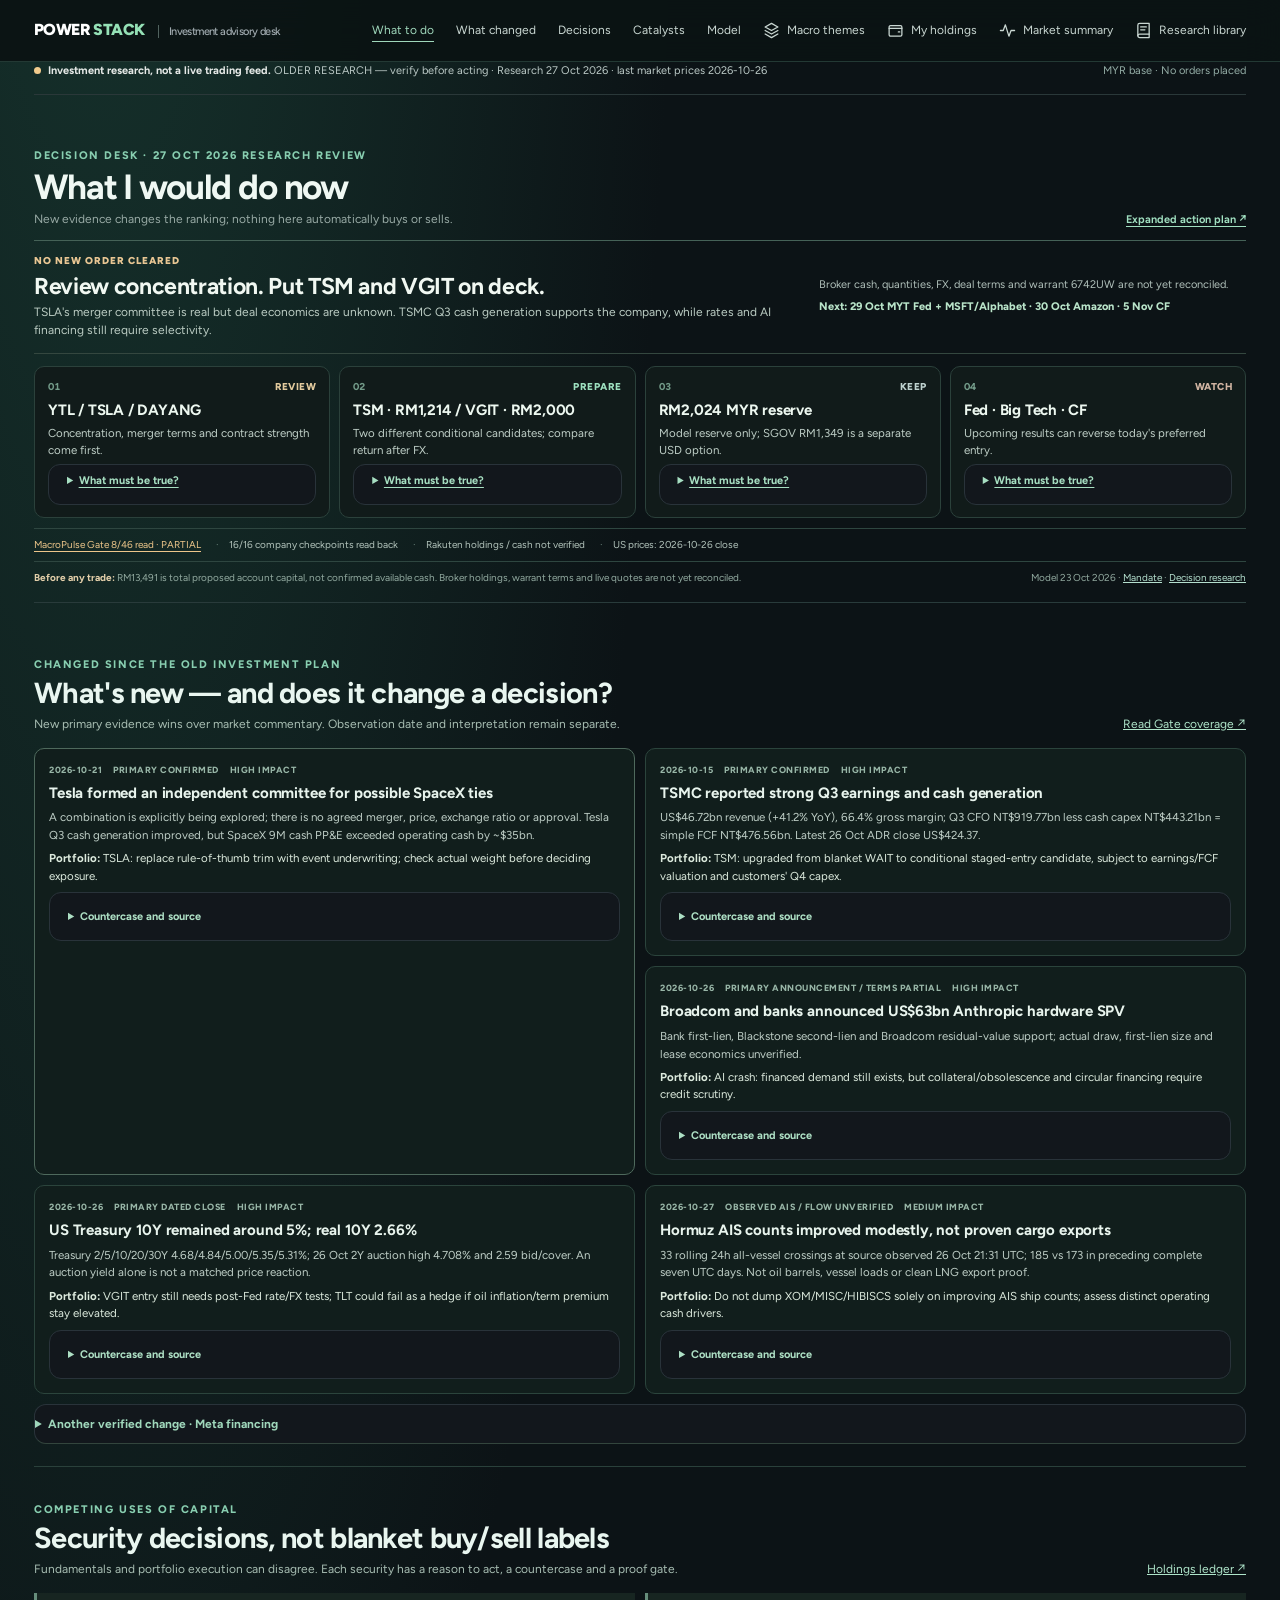
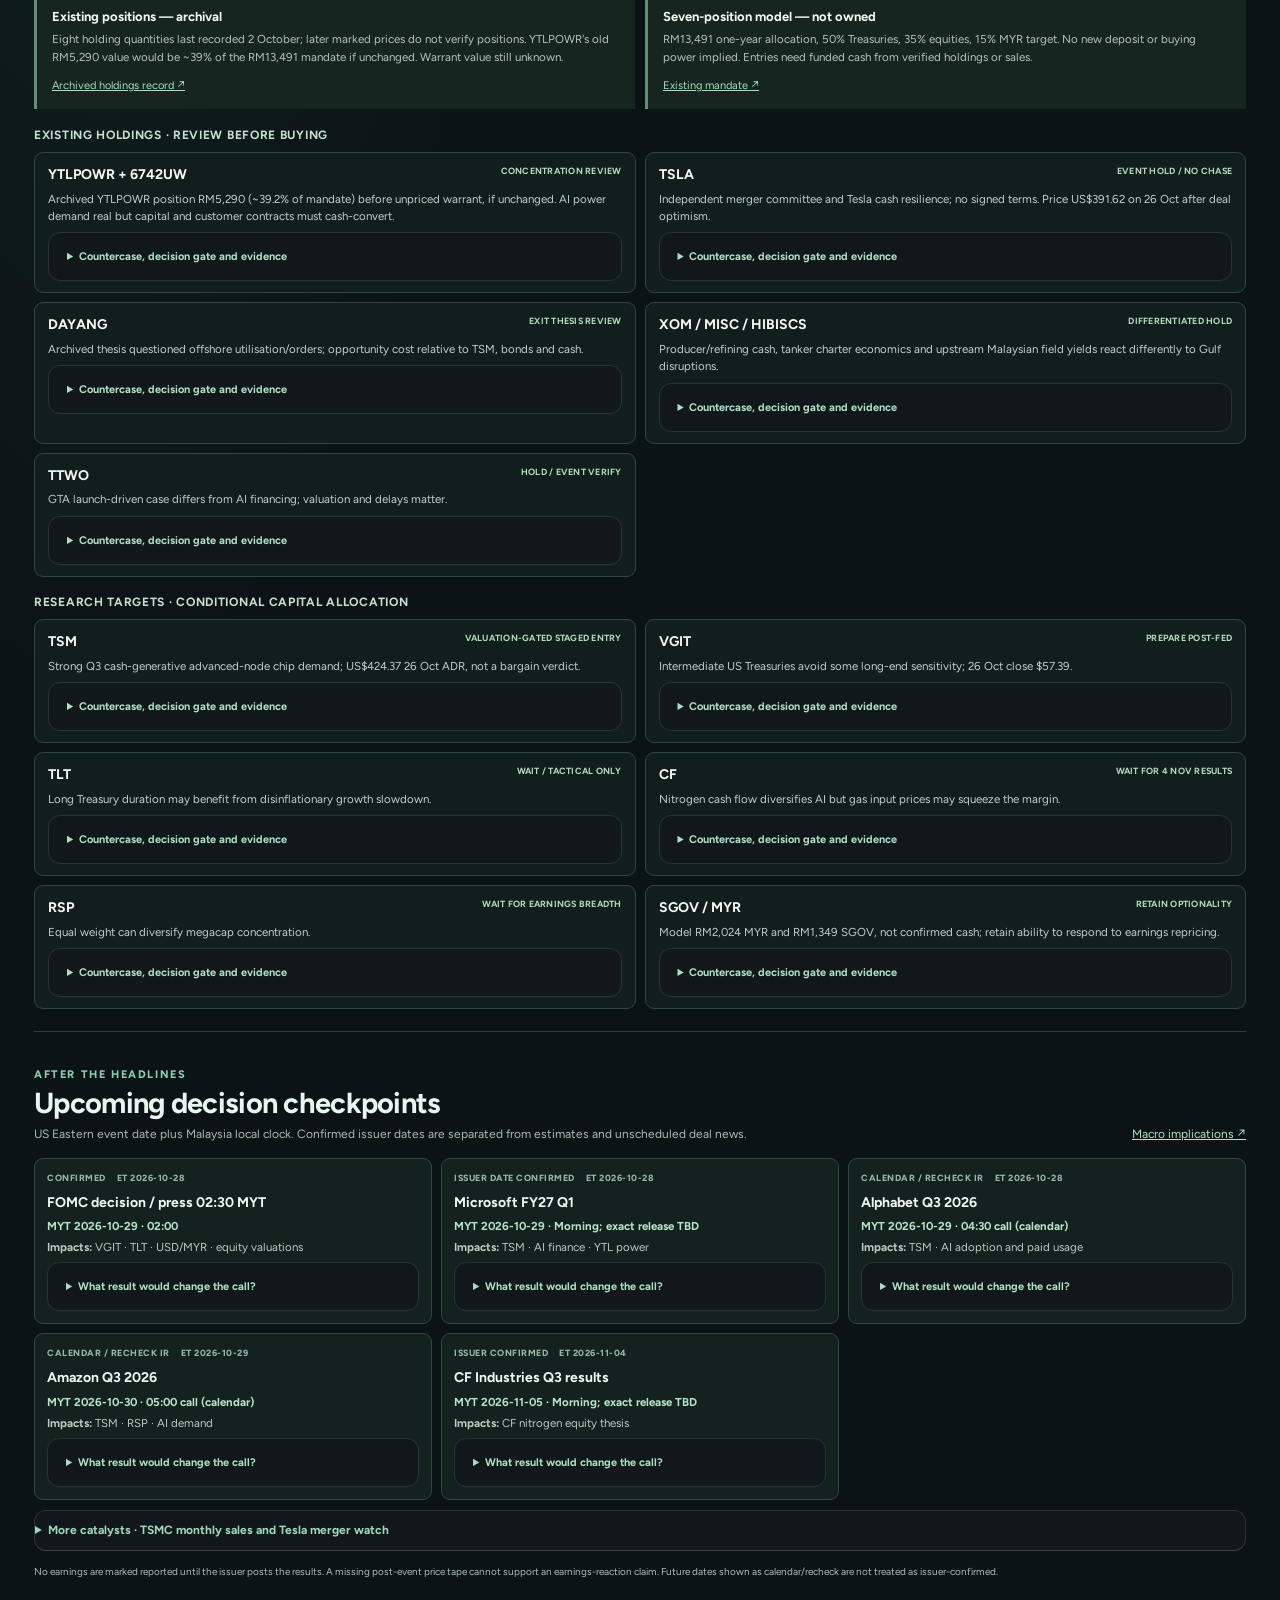
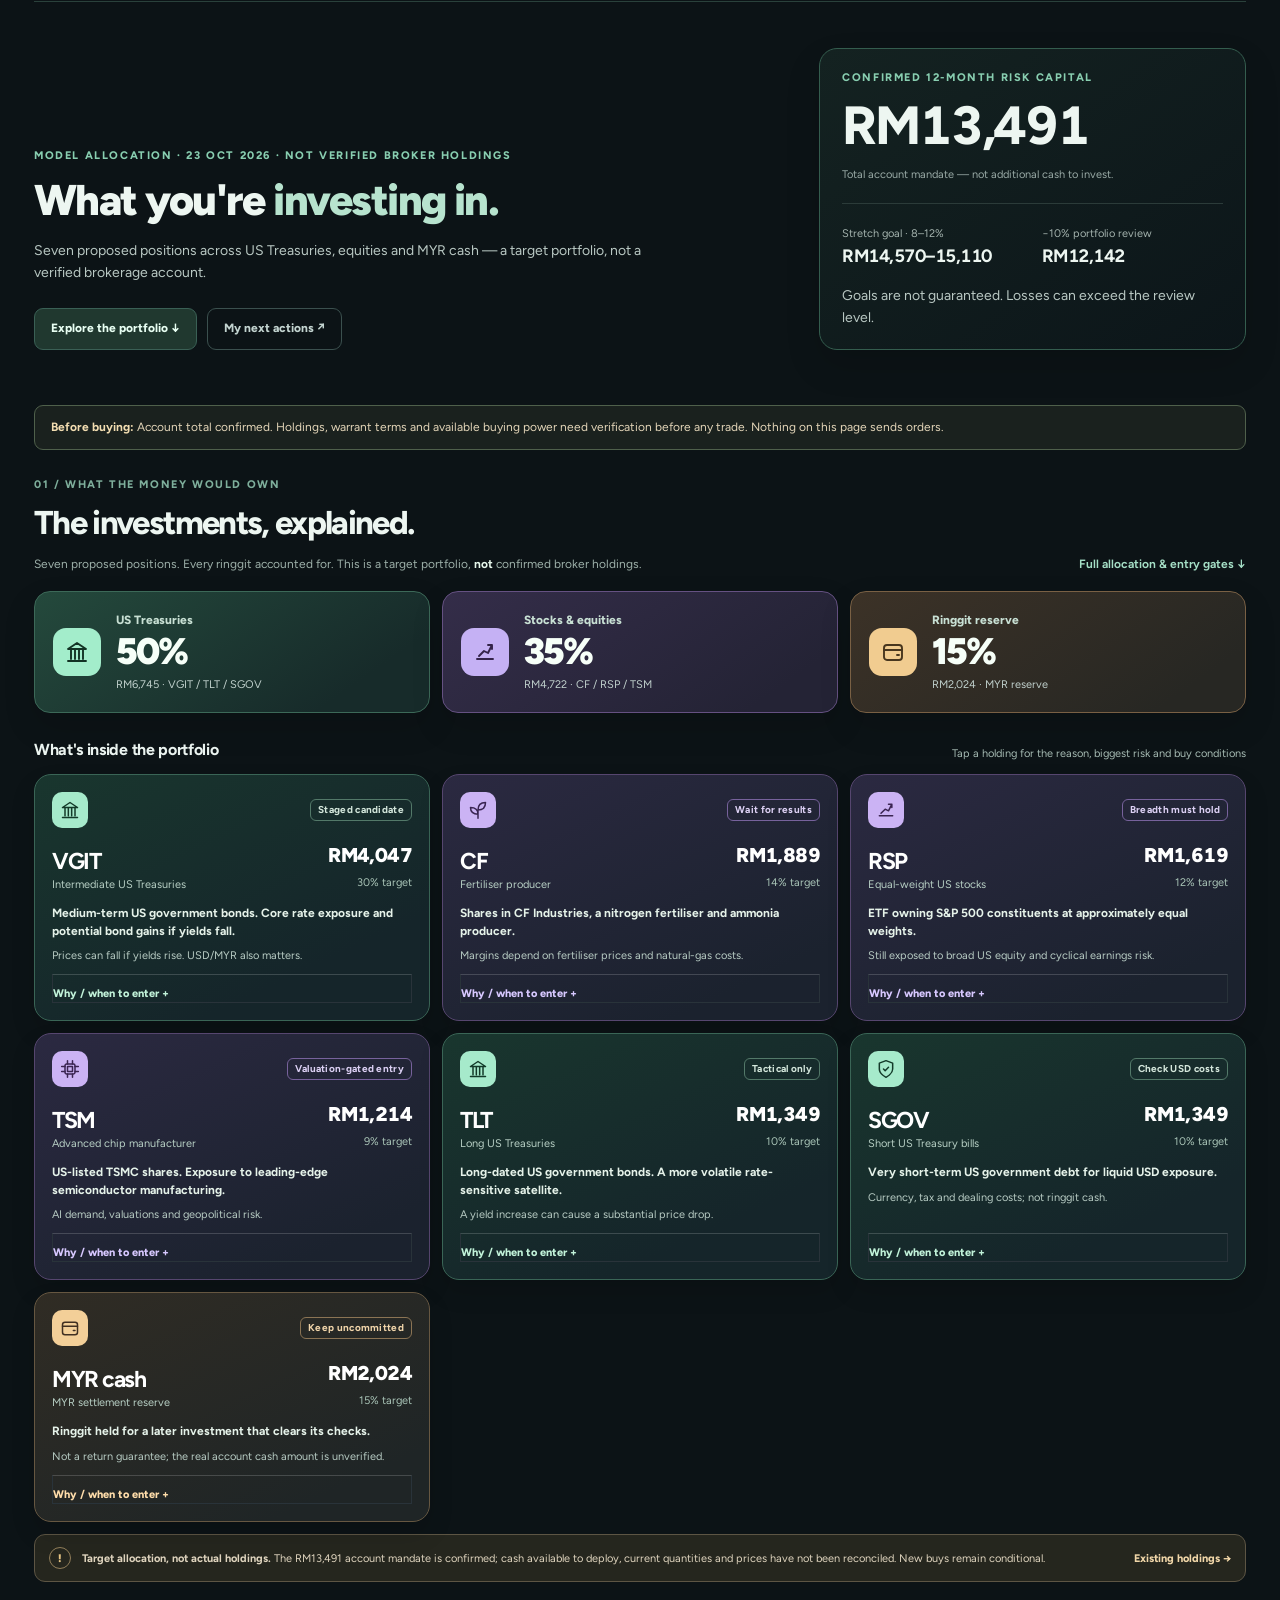
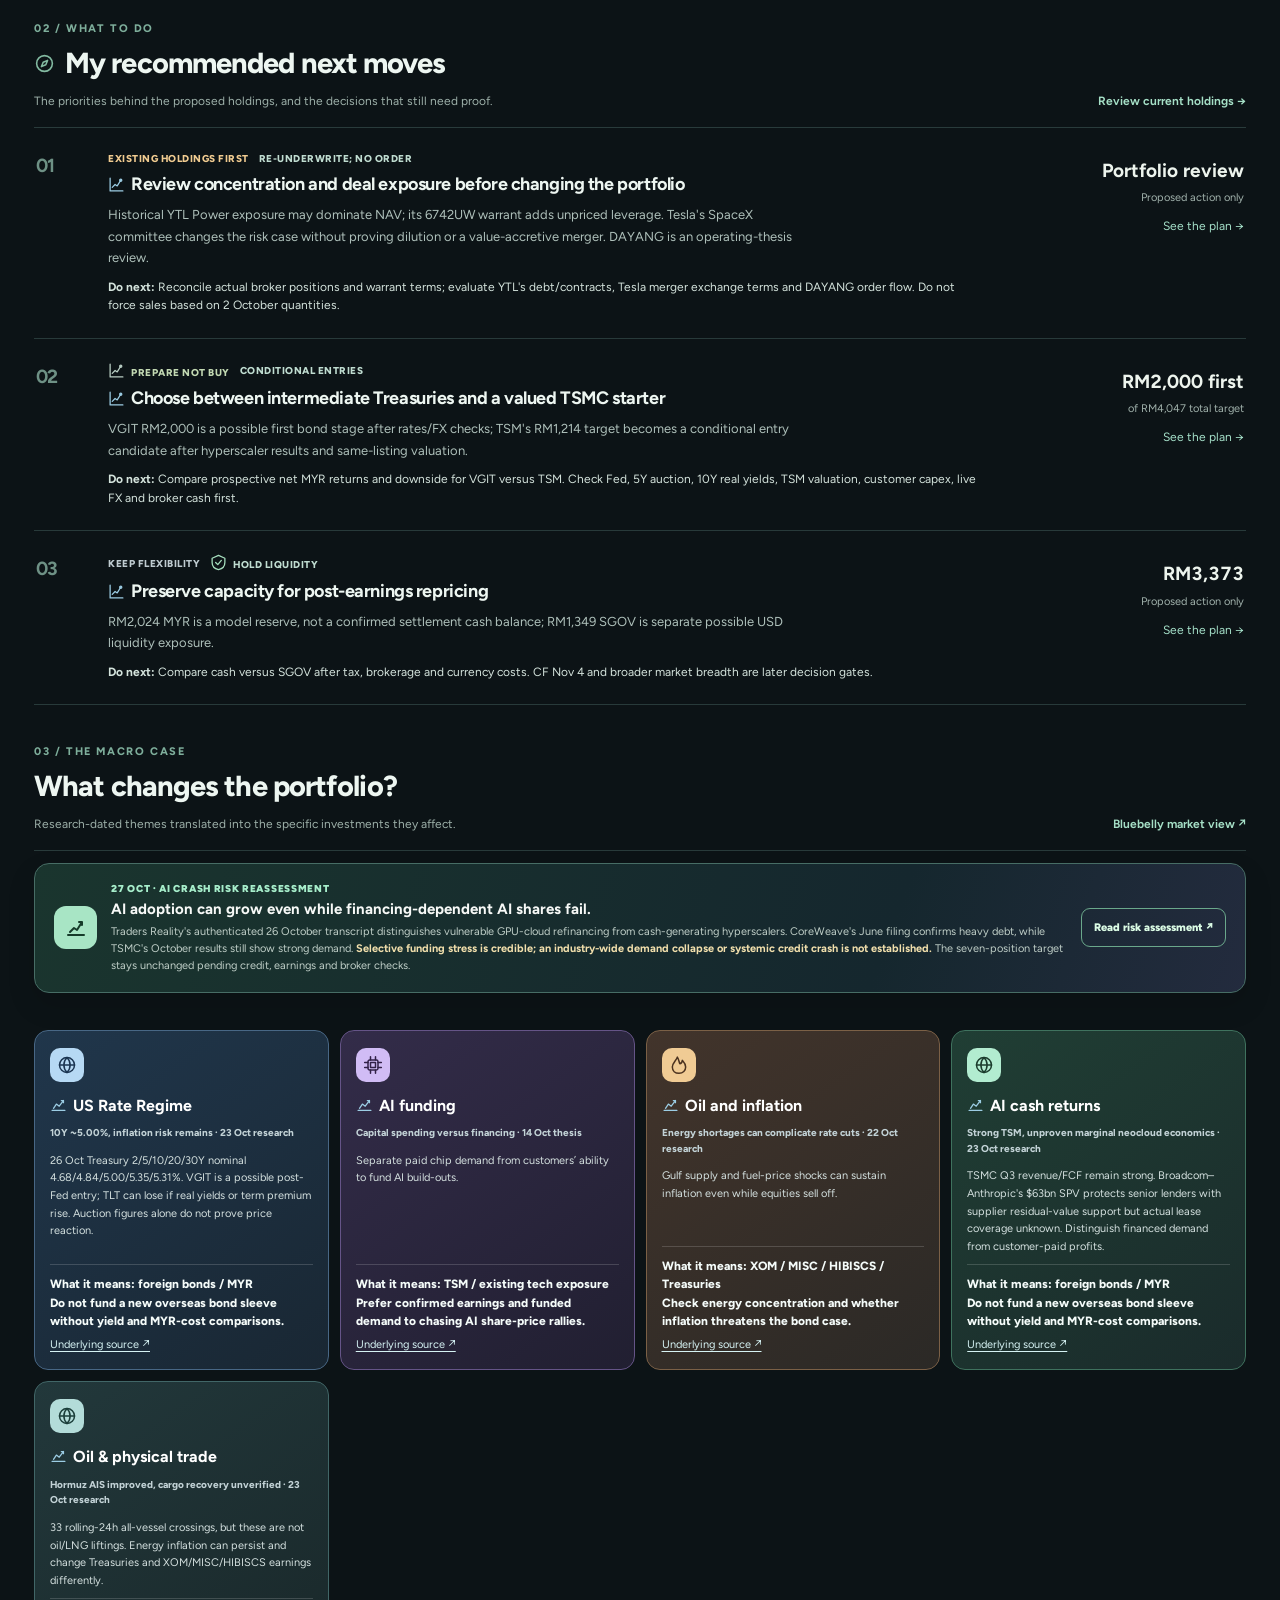
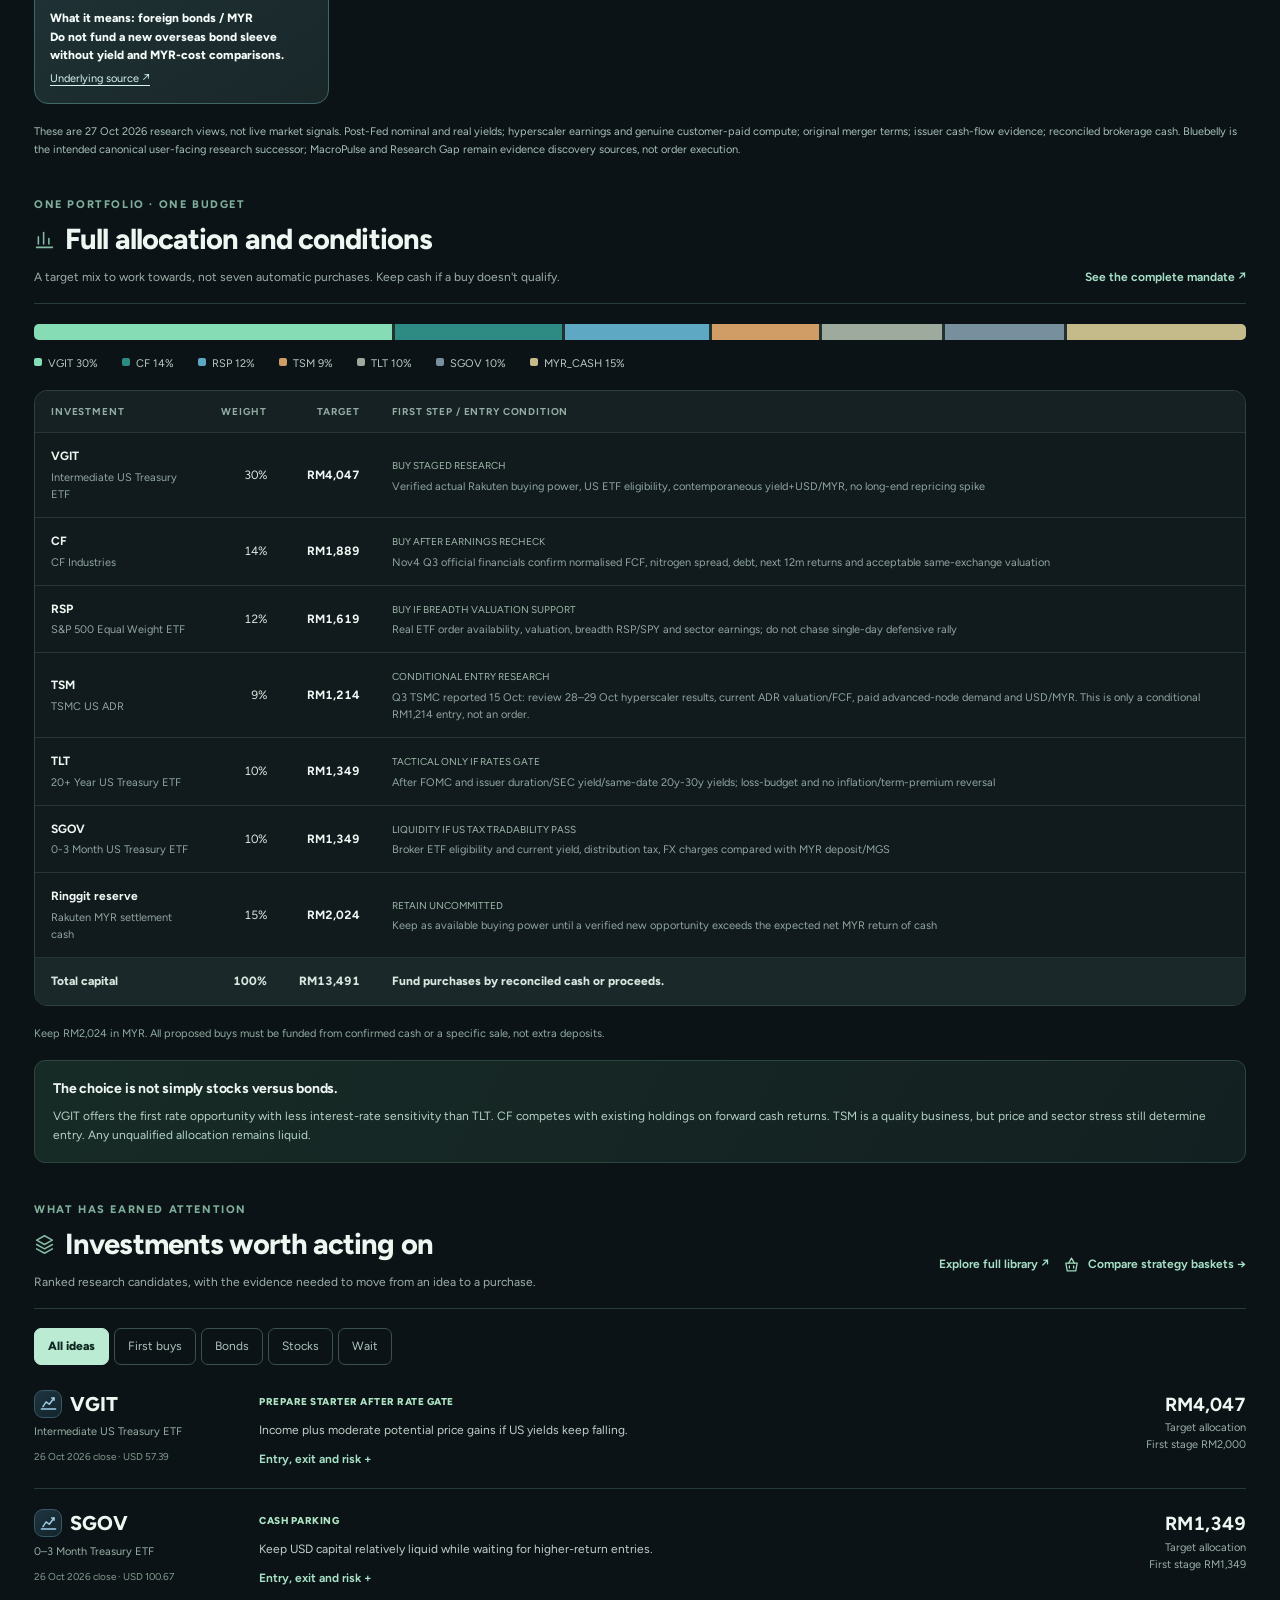
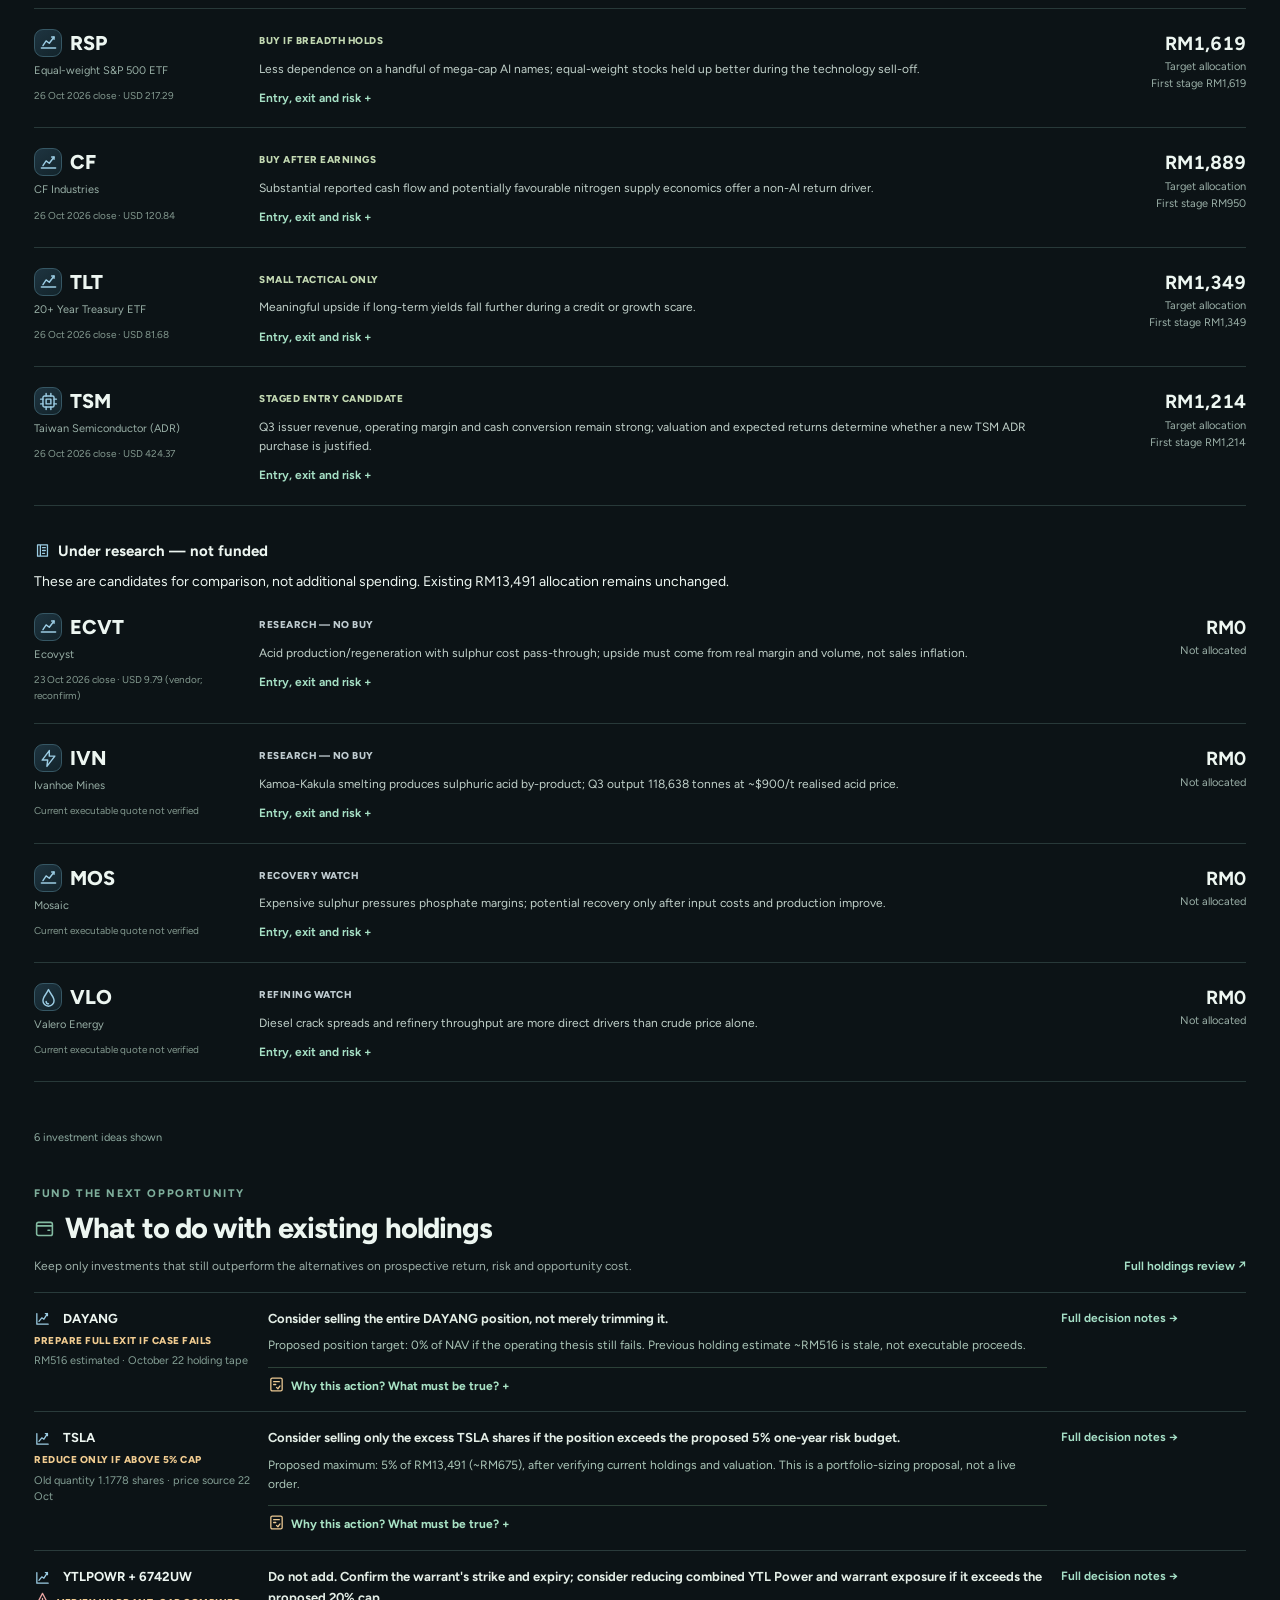
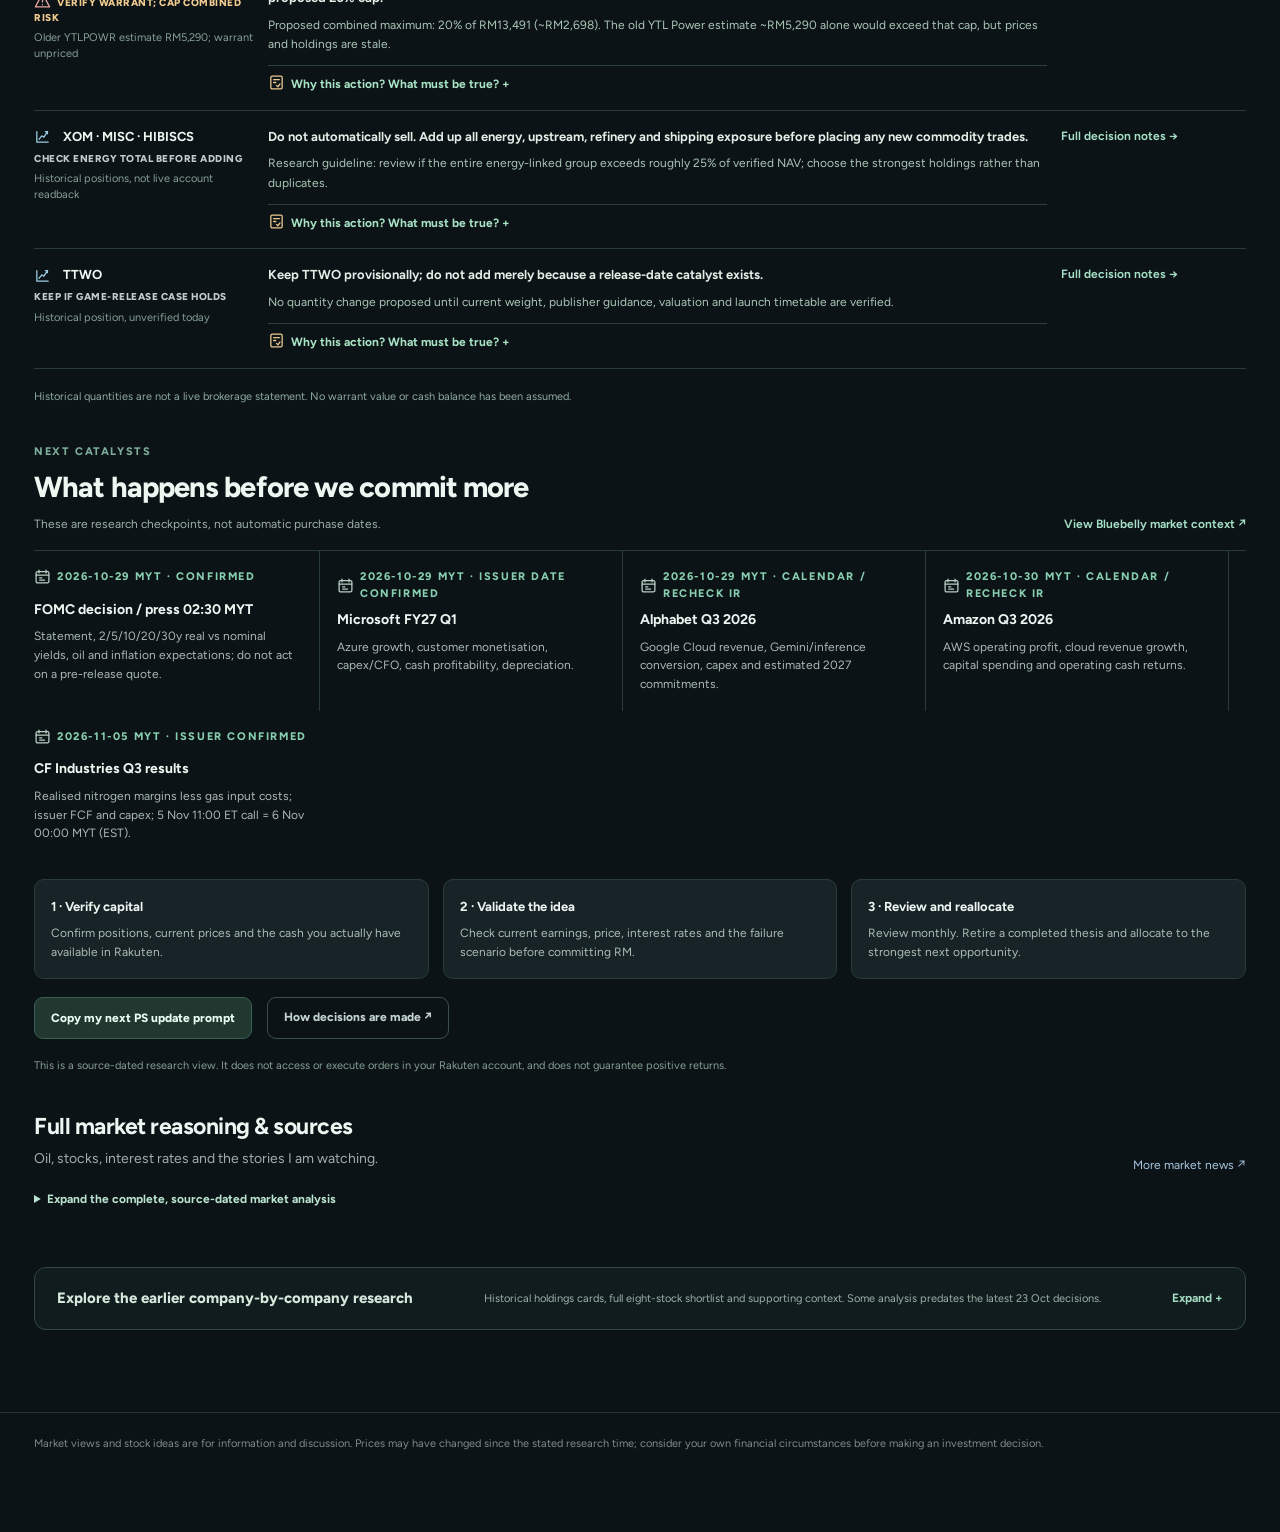
==== index.html @ a8b85f9e "Mirror next event dates in MYT on static decision header" ====
<!doctype html>
<html lang="en">
<head>
<meta charset="utf-8"><meta name="viewport" content="width=device-width,initial-scale=1">
<meta name="description" content="Power Stack investment advisory desk: a clear RM13,491 one-year plan with sourced buy, sell, hold, bond and cash recommendations.">
<title>Investment Plan & Advisor Brief · Power Stack</title>
<link rel="preconnect" href="https://fonts.googleapis.com"><link rel="preconnect" href="https://fonts.gstatic.com" crossorigin>
<link href="https://fonts.googleapis.com/css2?family=Figtree:wght@400;500;600;700;800;900&display=swap" rel="stylesheet">
<style>
:root{color-scheme:dark;--bg:#0a0d10;--surface:#12171c;--surface2:#171e24;--text:#edf2ee;--muted:#a1abb0;--line:#29333a;--mint:#9fd7bb;--amber:#f0c884;--blue:#a8c8e2}
*{box-sizing:border-box}body{margin:0;background:var(--bg);color:var(--text);font:14px/1.55 Inter,system-ui,-apple-system,"Segoe UI",sans-serif}
a{color:var(--mint)}a:focus-visible,button:focus-visible{outline:2px solid var(--mint);outline-offset:3px}
.wrap{max-width:1140px;margin:auto;padding:0 24px 58px}
header{border-bottom:1px solid var(--line);background:#0e1216}header .wrap{padding-top:17px;padding-bottom:17px;display:flex;align-items:center;justify-content:space-between;gap:12px;flex-wrap:wrap}
.logo{font-size:17px;font-weight:850;letter-spacing:-.4px;color:white;text-decoration:none}.logo small{font-size:11px;font-weight:500;color:var(--muted);margin-left:10px}
nav{display:flex;gap:18px;flex-wrap:wrap}nav a{color:#d0d8d8;text-decoration:none;font-size:12px}nav a:hover{color:var(--mint)}
html{scroll-behavior:smooth}main section[id]{scroll-margin-top:28px}header nav a[aria-current="location"]{color:var(--mint);text-decoration:underline;text-underline-offset:7px}main section[id]:target>.adv-title-row h2{color:var(--mint)}@media(prefers-reduced-motion:reduce){html{scroll-behavior:auto}}
main{padding-top:34px}.eyebrow{font-size:11px;text-transform:uppercase;letter-spacing:1.5px;color:var(--mint);font-weight:750}
h1{font-size:clamp(30px,4vw,48px);line-height:1.09;letter-spacing:-1.5px;margin:8px 0 12px}h2{font-size:23px;letter-spacing:-.5px;margin:0}h3{font-size:15px;margin:0 0 8px}p{margin:6px 0 0}
.lead{font-size:16px;color:#c5cfd1;max-width:750px}.meta{font-size:11px;color:var(--muted)}
.hero{display:grid;grid-template-columns:minmax(0,1.6fr) minmax(250px,.95fr);gap:16px;margin:26px 0 20px}
.panel{background:var(--surface);border:1px solid var(--line);border-radius:14px;padding:21px}
.verdict{border-color:#574936;background:linear-gradient(118deg,#211b14,#12171c 72%)}.verdict h2{font-size:20px;color:#f2d29e;margin:8px 0}.verdict p{color:#bec9cb}
.pill{display:inline-flex;border:1px solid #46525c;border-radius:8px;padding:4px 8px;font-size:10px;color:#cfddda;letter-spacing:.2px;font-weight:700;white-space:nowrap}
.pill.strong{color:#9fe2b7;border-color:#2a5c47}.pill.warn{color:var(--amber);border-color:#746043}
.market-summary .market-headline{font-size:clamp(19px,2.5vw,26px);line-height:1.25;letter-spacing:-.5px;margin:5px 0 13px}
.market-summary .market-prose{max-width:855px;color:#d4dddb;font-size:14px;line-height:1.7}
.market-summary .market-prose p{margin:0 0 15px}
.market-summary .market-prose h3{font-size:11px;letter-spacing:.9px;text-transform:uppercase;color:var(--mint);margin:19px 0 6px}
.market-summary .market-prose p.market-view{font-weight:650;color:var(--text);margin-top:13px}
.market-summary .market-sources{display:flex;gap:8px 16px;flex-wrap:wrap;margin-top:15px;border-top:1px solid var(--line);padding-top:12px;font-size:11px}
.market-summary .market-sources a{text-decoration:none;color:var(--blue)}
.market-summary .market-section-sources{display:flex;gap:8px 14px;flex-wrap:wrap;margin:2px 0 16px;font-size:11px}.market-summary .market-section-sources a{text-decoration:none;color:var(--blue)}
.market-summary .market-freshness{font-size:11px;color:var(--muted);margin:9px 0}
.market-summary .market-freshness.stale{color:var(--amber);font-weight:650}

.health{display:grid;gap:8px;margin-top:12px}.health-line{display:flex;align-items:flex-start;justify-content:space-between;gap:10px;padding-bottom:8px;border-bottom:1px solid var(--line)}.health-line:last-child{border:0}
.health-line span:first-child{font-size:12px;color:#c7d0ce}.health-line small{font-size:10px;color:var(--muted);max-width:200px;display:block}
section{margin:34px 0}.section-title{display:flex;align-items:flex-end;justify-content:space-between;gap:12px;flex-wrap:wrap;margin-bottom:15px}.section-title p{color:var(--muted);max-width:800px;margin:4px 0}.quiet-link{font-size:12px;color:var(--blue);text-decoration:none}
.grid{display:grid;grid-template-columns:repeat(2,minmax(0,1fr));gap:13px}.cards3{grid-template-columns:repeat(3,minmax(0,1fr))}
.kicker{color:var(--muted);font-size:11px;text-transform:uppercase;letter-spacing:.7px}
.ticker{font-size:21px;font-weight:850;letter-spacing:-.5px;margin:6px 0 4px}
.company{color:var(--muted);font-size:12px;min-height:18px}
.card-top{display:flex;align-items:start;justify-content:space-between;gap:10px}.card-body{color:#cbd4d3;font-size:13px;margin-top:12px}.card-body p{margin-top:8px}
.card-body strong{color:var(--text);font-weight:650}
.card-foot{border-top:1px solid var(--line);padding-top:11px;margin-top:13px;font-size:11px;color:var(--muted)}.card-foot a{color:var(--blue)}
.tabs{display:flex;gap:7px;flex-wrap:wrap;margin-bottom:14px}.tabs button{border:1px solid var(--line);border-radius:9px;background:#151b1f;color:#bfcbcc;padding:9px 13px;cursor:pointer;font-size:12px}
.tabs button[aria-pressed=true]{background:#26352d;border-color:#447254;color:#bde9cd}
.alert{border-left:3px solid #ad9063;padding:12px 14px;background:#171714;border-radius:0 8px 8px 0;color:#d0d2ca;margin-bottom:13px}
details{border:1px solid var(--line);border-radius:12px;padding:15px 18px;background:var(--surface);margin-top:10px}
summary{font-weight:700;cursor:pointer}details p{color:var(--muted);margin-top:10px}
.links{display:flex;gap:10px;flex-wrap:wrap;margin-top:15px}
.links a{display:inline-flex;border:1px solid #354b43;border-radius:8px;padding:8px 12px;text-decoration:none;color:#d3ebdc;font-size:12px}
aside.note{background:#111b1a;border:1px solid #284c44;border-radius:12px;padding:14px 18px;font-size:12px;color:#b9d6ca;margin-top:18px}
footer{border-top:1px solid var(--line);padding:22px 0;color:#7d8a90;font-size:11px}
@media(max-width:850px){.hero{grid-template-columns:1fr}.cards3{grid-template-columns:repeat(2,minmax(0,1fr))}}
@media(max-width:600px){.wrap{padding-left:15px;padding-right:15px}.grid,.cards3{grid-template-columns:1fr}.panel{padding:16px}header .wrap{align-items:flex-start}.logo small{display:block;margin:0}nav{gap:12px}}
</style>
  <link rel="stylesheet" href="stock-states.css" />
  <link rel="stylesheet" href="advisor-desk.css" />
  <link rel="stylesheet" href="ps-ux.css" />
  <link rel="stylesheet" href="ps-market-icons.css" />
</head>
<body>
<header><div class="wrap"><a class="logo" href="index.html">POWER <em>STACK</em> <small>Investment advisory desk</small></a>
<nav aria-label="Primary"><a href="#decision-brief" aria-current="location">What to do</a><a href="#new-since">What changed</a><a href="#security-decisions">Decisions</a><a href="#catalyst-window">Catalysts</a><a href="#investing-now">Model</a><a href="themes.html">Macro themes</a><a href="holdings.html">My holdings</a><a href="#market-summary">Market summary</a><a href="research-library.html">Research library</a></nav></div></header>
<main class="wrap">

<div class="adv-status" aria-label="Investment research freshness"><span><span class="adv-status-dot"></span><strong>Investment research, not a live trading feed.</strong> <span id="adv-research-status">Research 23 Oct 2026 · US prices to 22 Oct.</span></span><span class="adv-status-right">MYR base · No orders placed</span></div>
<section id="decision-brief" class="ps-decision-brief" aria-labelledby="ps-decision-heading">
 <div class="ps-decision-heading"><div><div class="adv-overline">DECISION DESK · <span id="ps-decision-date">27 Oct 2026 research review</span></div><h1 id="ps-decision-heading">What I would do now</h1><p id="ps-decision-summary">New evidence changes the ranking; nothing here automatically buys or sells.</p></div><a href="#next-moves" class="ps-decision-more">Expanded action plan ↗</a></div>
 <div class="ps-decision-verdict" id="ps-decision-verdict" role="note"><div class="ps-verdict-main"><span class="ps-verdict-status" id="ps-verdict-status">NO NEW ORDER CLEARED</span><strong id="ps-verdict-headline">Review concentration. Put TSM and VGIT on deck.</strong><p id="ps-verdict-reason">TSLA&#39;s merger committee is real but deal economics are unknown. TSMC Q3 cash generation supports the company, while rates and AI financing still require selectivity.</p></div><div class="ps-verdict-evidence"><span id="ps-verdict-blocker">Broker cash, quantities, FX, deal terms and warrant 6742UW are not yet reconciled.</span><span class="ps-verdict-next" id="ps-verdict-next">Next: 29 Oct MYT Fed + MSFT/Alphabet · 30 Oct Amazon · 5 Nov CF</span></div></div>
 <div class="ps-decision-grid" id="ps-decision-grid"><article class="ps-decision-card ps-decision-review"><div class="ps-decision-card-top"><span class="ps-decision-index">01</span><span class="ps-decision-state">REVIEW</span></div><h3>YTL / TSLA / DAYANG</h3><p>Concentration, merger terms and contract strength come first.</p><details class="ps-decision-detail"><summary>What must be true?</summary><p>YTL + warrant combined weight may be large; use verified Rakuten quantities. TSLA: wait for terms, model dilution and combined FCF. DAYANG: inspect orders, earnings and opportunity cost.</p><a href="#security-decisions">Full decision reasoning ↗</a></details></article>
<article class="ps-decision-card ps-decision-prepare"><div class="ps-decision-card-top"><span class="ps-decision-index">02</span><span class="ps-decision-state">PREPARE</span></div><h3>TSM · RM1,214 / VGIT · RM2,000</h3><p>Two different conditional candidates; compare return after FX.</p><details class="ps-decision-detail"><summary>What must be true?</summary><p>TSM: current ADR valuation and post-hyperscaler cash capex. VGIT: nominal/real yields after the Fed, inflation sensitivity and actual buying power. No cash committed.</p><a href="#security-decisions">Full decision reasoning ↗</a></details></article>
<article class="ps-decision-card ps-decision-liquid"><div class="ps-decision-card-top"><span class="ps-decision-index">03</span><span class="ps-decision-state">KEEP</span></div><h3>RM2,024 MYR reserve</h3><p>Model reserve only; SGOV RM1,349 is a separate USD option.</p><details class="ps-decision-detail"><summary>What must be true?</summary><p>Check fees, yield, tax and FX and do not mistake the target reserve for verified Rakuten balance.</p><a href="#investment-plan">Full decision reasoning ↗</a></details></article>
<article class="ps-decision-card ps-decision-wait"><div class="ps-decision-card-top"><span class="ps-decision-index">04</span><span class="ps-decision-state">WATCH</span></div><h3>Fed · Big Tech · CF</h3><p>Upcoming results can reverse today&#39;s preferred entry.</p><details class="ps-decision-detail"><summary>What must be true?</summary><p>Use exact issuer publication times and compare capex, CFO, paid AI usage, demand, cash returns, 5Y/10Y yields and nitrogen-versus-gas spreads.</p><a href="#catalyst-window">Full decision reasoning ↗</a></details></article></div>
 <div class="ps-evidence-strip" id="ps-evidence-strip"><a href="https://app.notion.com/p/406519b67a9481ca9874e9ba45b77e00">MacroPulse Gate 8/46 read · PARTIAL</a><span>16/16 company checkpoints read back</span><span>Rakuten holdings / cash not verified</span><span>US prices: 2026-10-26 close</span></div>
 <div class="ps-decision-footer"><p id="ps-decision-caveat"><strong>Before any trade:</strong> RM13,491 is total proposed account capital, not confirmed available cash. Broker holdings, warrant terms and live quotes are not yet reconciled.</p><span>Model 23 Oct 2026 · <a href="data/rakuten-one-year-mandate.json">Mandate</a> · <a href="research/2026-10-27-deep-decision-refresh-plan.md">Decision research</a></span></div>
 </section>
<section class="ps-current-section" id="new-since" aria-labelledby="ps-new-title">
<div class="ps-current-heading"><div><div class="adv-overline">CHANGED SINCE THE OLD INVESTMENT PLAN</div><h2 id="ps-new-title">What's new — and does it change a decision?</h2><p>New primary evidence wins over market commentary. Observation date and interpretation remain separate.</p></div><a href="https://app.notion.com/p/406519b67a9481ca9874e9ba45b77e00" target="_blank" rel="noopener noreferrer">Read Gate coverage ↗</a></div>
<div class="ps-change-grid" id="ps-new-items"><article class="ps-change-item"><div class="ps-item-eyebrow"><span>2026-10-21</span><span>PRIMARY CONFIRMED</span><span>HIGH impact</span></div><h3>Tesla formed an independent committee for possible SpaceX ties</h3><p>A combination is explicitly being explored; there is no agreed merger, price, exchange ratio or approval. Tesla Q3 cash generation improved, but SpaceX 9M cash PP&amp;E exceeded operating cash by ~$35bn.</p><p class="ps-impact"><b>Portfolio:</b> TSLA: replace rule-of-thumb trim with event underwriting; check actual weight before deciding exposure.</p><details><summary>Countercase and source</summary><p>Fair terms and capital synergies could create value, while holding no new money avoids paying the rumour premium.</p><a href="https://ir.tesla.com/_flysystem/s3/sec/000162828026066775/tsla-20260930-gen.pdf" target="_blank" rel="noopener noreferrer">Original / supporting evidence ↗</a></details></article>
<article class="ps-change-item"><div class="ps-item-eyebrow"><span>2026-10-15</span><span>PRIMARY CONFIRMED</span><span>HIGH impact</span></div><h3>TSMC reported strong Q3 earnings and cash generation</h3><p>US$46.72bn revenue (+41.2% YoY), 66.4% gross margin; Q3 CFO NT$919.77bn less cash capex NT$443.21bn = simple FCF NT$476.56bn. Latest 26 Oct ADR close US$424.37.</p><p class="ps-impact"><b>Portfolio:</b> TSM: upgraded from blanket WAIT to conditional staged-entry candidate, subject to earnings/FCF valuation and customers&#39; Q4 capex.</p><details><summary>Countercase and source</summary><p>High-quality earnings can still deliver poor forward shareholder returns when valuation/cycle/geopolitical risks are high.</p><a href="https://pr.tsmc.com/english/news/3346" target="_blank" rel="noopener noreferrer">Original / supporting evidence ↗</a></details></article>
<article class="ps-change-item"><div class="ps-item-eyebrow"><span>2026-10-26</span><span>PRIMARY ANNOUNCEMENT / TERMS PARTIAL</span><span>HIGH impact</span></div><h3>Broadcom and banks announced US$63bn Anthropic hardware SPV</h3><p>Bank first-lien, Blackstone second-lien and Broadcom residual-value support; actual draw, first-lien size and lease economics unverified.</p><p class="ps-impact"><b>Portfolio:</b> AI crash: financed demand still exists, but collateral/obsolescence and circular financing require credit scrutiny.</p><details><summary>Countercase and source</summary><p>Loan structure may reflect efficient financing of genuine, cash-paying workloads rather than a bubble.</p><a href="https://investors.broadcom.com/news-releases/news-release-details/bank-america-blackstone-citi-and-morgan-stanley-announce" target="_blank" rel="noopener noreferrer">Original / supporting evidence ↗</a></details></article>
<article class="ps-change-item"><div class="ps-item-eyebrow"><span>2026-10-26</span><span>PRIMARY DATED CLOSE</span><span>HIGH impact</span></div><h3>US Treasury 10Y remained around 5%; real 10Y 2.66%</h3><p>Treasury 2/5/10/20/30Y 4.68/4.84/5.00/5.35/5.31%; 26 Oct 2Y auction high 4.708% and 2.59 bid/cover. An auction yield alone is not a matched price reaction.</p><p class="ps-impact"><b>Portfolio:</b> VGIT entry still needs post-Fed rate/FX tests; TLT could fail as a hedge if oil inflation/term premium stay elevated.</p><details><summary>Countercase and source</summary><p>A growth shock could still favour duration even without immediate Fed cuts.</p><a href="https://home.treasury.gov/resource-center/data-chart-center/interest-rates/TextView?type=daily_treasury_yield_curve&amp;field_tdr_date_value_month=202610" target="_blank" rel="noopener noreferrer">Original / supporting evidence ↗</a></details></article>
<article class="ps-change-item"><div class="ps-item-eyebrow"><span>2026-10-27</span><span>OBSERVED AIS / FLOW UNVERIFIED</span><span>MEDIUM impact</span></div><h3>Hormuz AIS counts improved modestly, not proven cargo exports</h3><p>33 rolling 24h all-vessel crossings at source observed 26 Oct 21:31 UTC; 185 vs 173 in preceding complete seven UTC days. Not oil barrels, vessel loads or clean LNG export proof.</p><p class="ps-impact"><b>Portfolio:</b> Do not dump XOM/MISC/HIBISCS solely on improving AIS ship counts; assess distinct operating cash drivers.</p><details><summary>Countercase and source</summary><p>Better port/export deliveries and falling war premium could still hurt some energy positions.</p><a href="https://app.notion.com/p/405519b67a94812dbc66ebb8217596dc" target="_blank" rel="noopener noreferrer">Original / supporting evidence ↗</a></details></article></div>
<details class="ps-more-changes" id="ps-extra-changes"><summary>Another verified change · Meta financing</summary><article class="ps-change-item"><div class="ps-item-eyebrow"><span>2026-10-26</span><span>ISSUER LAUNCH, NOT CLOSED CAPITAL</span><span>HIGH impact</span></div><h3>Meta launched ~$35bn offerings and contemplated more</h3><p>US$22.5bn common forward and ~$12.5bn mandatory convertible; additional US$60bn ATM not yet established. Not US$95bn proceeds in the bank.</p><p class="ps-impact"><b>Portfolio:</b> Track financing terms and ownership dilution versus actual advertising/AI cash return, not just capex headlines.</p><details><summary>Countercase and source</summary><p>Meta advertising cash generation makes its risk different from debt-dependent neocloud projects.</p><a href="https://investor.atmeta.com/investor-news/press-release-details/2026/Meta-Announces-Launch-of-Offering-of-Depositary-Shares-Representing-Series-A-Mandatory-Convertible-Preferred-Stock-and-Offering-of-Class-A-Common-Stock-in-Connection-with-Forward-Sale-Agreements/default.aspx" target="_blank" rel="noopener noreferrer">Original / supporting evidence ↗</a></details></article></details>
</section><section class="ps-current-section" id="security-decisions" aria-labelledby="ps-security-title">
<div class="ps-current-heading"><div><div class="adv-overline">COMPETING USES OF CAPITAL</div><h2 id="ps-security-title">Security decisions, not blanket buy/sell labels</h2><p>Fundamentals and portfolio execution can disagree. Each security has a reason to act, a countercase and a proof gate.</p></div><a href="holdings.html">Holdings ledger ↗</a></div>
<div class="ps-truth-duo">
<div><strong>Existing positions — archival</strong><p>Eight holding quantities last recorded 2 October; later marked prices do not verify positions. YTLPOWR's old RM5,290 value would be ~39% of the RM13,491 mandate if unchanged. Warrant value still unknown.</p><a href="data/holdings-fundamentals.json">Archived holdings record ↗</a></div>
<div><strong>Seven-position model — not owned</strong><p>RM13,491 one-year allocation, 50% Treasuries, 35% equities, 15% MYR target. No new deposit or buying power implied. Entries need funded cash from verified holdings or sales.</p><a href="data/rakuten-one-year-mandate.json">Existing mandate ↗</a></div>
</div>
<div id="ps-security-calls"><h3 class="ps-call-subtitle">Existing holdings · review before buying</h3><div class="ps-call-grid"><article class="ps-call-card"><div class="ps-call-top"><strong>YTLPOWR + 6742UW</strong><span>CONCENTRATION REVIEW</span></div><p class="ps-call-why">Archived YTLPOWR position RM5,290 (~39.2% of mandate) before unpriced warrant, if unchanged. AI power demand real but capital and customer contracts must cash-convert.</p><details><summary>Countercase, decision gate and evidence</summary><p><b>Counter:</b> Contracted power plus grid scarcity can support longer-run value; avoid indiscriminate exits.</p><p><b>Reassess when:</b> Confirm broker quantity, warrant expiry/strike/delta, company debt, PPA economics and actual combined account weight.</p><a href="data/holdings-fundamentals.json" target="_blank" rel="noopener noreferrer">Underlying source ↗</a></details></article>
<article class="ps-call-card"><div class="ps-call-top"><strong>TSLA</strong><span>EVENT HOLD / NO CHASE</span></div><p class="ps-call-why">Independent merger committee and Tesla cash resilience; no signed terms. Price US$391.62 on 26 Oct after deal optimism.</p><details><summary>Countercase, decision gate and evidence</summary><p><b>Counter:</b> A fair combination may create synergies; SpaceX&#39;s investment/FCF needs and dilution could destroy value.</p><p><b>Reassess when:</b> Signed terms, independent fairness, exchange ratio, combined net debt/FCF and actual portfolio weight. No automatic trim.</p><a href="https://ir.tesla.com/_flysystem/s3/sec/000162828026066775/tsla-20260930-gen.pdf" target="_blank" rel="noopener noreferrer">Underlying source ↗</a></details></article>
<article class="ps-call-card"><div class="ps-call-top"><strong>DAYANG</strong><span>EXIT THESIS REVIEW</span></div><p class="ps-call-why">Archived thesis questioned offshore utilisation/orders; opportunity cost relative to TSM, bonds and cash.</p><details><summary>Countercase, decision gate and evidence</summary><p><b>Counter:</b> Higher offshore spending can revive utilisation and earnings.</p><p><b>Reassess when:</b> Most recent Bursa work orders, realised margins, same-session bid and verified position weight.</p><a href="data/holdings-fundamentals.json" target="_blank" rel="noopener noreferrer">Underlying source ↗</a></details></article>
<article class="ps-call-card"><div class="ps-call-top"><strong>XOM / MISC / HIBISCS</strong><span>DIFFERENTIATED HOLD</span></div><p class="ps-call-why">Producer/refining cash, tanker charter economics and upstream Malaysian field yields react differently to Gulf disruptions.</p><details><summary>Countercase, decision gate and evidence</summary><p><b>Counter:</b> Risk-premium compression or a supply recovery can reduce realised earnings.</p><p><b>Reassess when:</b> Issuer cash FCF/fixtures/offshore production vs dated Brent/diesel/LNG and actual account concentration.</p><a href="https://app.notion.com/p/405519b67a94812dbc66ebb8217596dc" target="_blank" rel="noopener noreferrer">Underlying source ↗</a></details></article>
<article class="ps-call-card"><div class="ps-call-top"><strong>TTWO</strong><span>HOLD / EVENT VERIFY</span></div><p class="ps-call-why">GTA launch-driven case differs from AI financing; valuation and delays matter.</p><details><summary>Countercase, decision gate and evidence</summary><p><b>Counter:</b> Release delays or expensive pricing can undermine upside.</p><p><b>Reassess when:</b> Original company release calendar, release economics, latest price/weight.</p><a href="data/holdings-fundamentals.json" target="_blank" rel="noopener noreferrer">Underlying source ↗</a></details></article></div><h3 class="ps-call-subtitle">Research targets · conditional capital allocation</h3><div class="ps-call-grid"><article class="ps-call-card"><div class="ps-call-top"><strong>TSM</strong><span>VALUATION-GATED STAGED ENTRY</span></div><p class="ps-call-why">Strong Q3 cash-generative advanced-node chip demand; US$424.37 26 Oct ADR, not a bargain verdict.</p><details><summary>Countercase, decision gate and evidence</summary><p><b>Counter:</b> Overpaying a premium multiple, Taiwan concentration, or a 2027 AI customer capex slowdown.</p><p><b>Reassess when:</b> Hyperscaler 28–29 Oct reports, same-listing forward EPS/FCF multiple and estimate revisions, FX, entry/stop and cash source.</p><a href="https://pr.tsmc.com/english/news/3346" target="_blank" rel="noopener noreferrer">Underlying source ↗</a></details></article>
<article class="ps-call-card"><div class="ps-call-top"><strong>VGIT</strong><span>PREPARE POST-FED</span></div><p class="ps-call-why">Intermediate US Treasuries avoid some long-end sensitivity; 26 Oct close $57.39.</p><details><summary>Countercase, decision gate and evidence</summary><p><b>Counter:</b> Oil inflation and higher real yields could cause losses despite equity selloff.</p><p><b>Reassess when:</b> FOMC, new 5/10Y yields, inflation compensation, USD/MYR, ETF costs and verified buying power.</p><a href="https://home.treasury.gov/resource-center/data-chart-center/interest-rates/TextView?type=daily_treasury_yield_curve&amp;field_tdr_date_value_month=202610" target="_blank" rel="noopener noreferrer">Underlying source ↗</a></details></article>
<article class="ps-call-card"><div class="ps-call-top"><strong>TLT</strong><span>WAIT / TACTICAL ONLY</span></div><p class="ps-call-why">Long Treasury duration may benefit from disinflationary growth slowdown.</p><details><summary>Countercase, decision gate and evidence</summary><p><b>Counter:</b> Long-term supply/term premium/oil inflation can erase expected hedge payoff.</p><p><b>Reassess when:</b> After Fed 20/30Y nominal/real yields and stress +50bp before commitment.</p><a href="https://home.treasury.gov/resource-center/data-chart-center/interest-rates/TextView?type=daily_treasury_yield_curve&amp;field_tdr_date_value_month=202610" target="_blank" rel="noopener noreferrer">Underlying source ↗</a></details></article>
<article class="ps-call-card"><div class="ps-call-top"><strong>CF</strong><span>WAIT FOR 4 NOV RESULTS</span></div><p class="ps-call-why">Nitrogen cash flow diversifies AI but gas input prices may squeeze the margin.</p><details><summary>Countercase, decision gate and evidence</summary><p><b>Counter:</b> Low-priced gas and strong nitrogen pricing support durable returns.</p><p><b>Reassess when:</b> 4 Nov after-close issuer results and 5 Nov call; CFO/FCF, nitrogen-minus-gas spread, capex and valuation.</p><a href="https://ir.cfindustries.com/Investors/news/news-details/2026/CF-Industries-Holdings-Inc--Declares-Quarterly-Dividend-and-Confirms-Dates-for-Third-Quarter-2026-Results-and-Conference-Call/default.aspx" target="_blank" rel="noopener noreferrer">Underlying source ↗</a></details></article>
<article class="ps-call-card"><div class="ps-call-top"><strong>RSP</strong><span>WAIT FOR EARNINGS BREADTH</span></div><p class="ps-call-why">Equal weight can diversify megacap concentration.</p><details><summary>Countercase, decision gate and evidence</summary><p><b>Counter:</b> A broad macro slowdown pressures cyclical companies even with lower mega-cap concentration.</p><p><b>Reassess when:</b> RSP/SPY breadth and revised forward earnings yield versus Treasuries, FX/costs.</p><a href="research/2026-10-27-deep-decision-refresh-plan.md" target="_blank" rel="noopener noreferrer">Underlying source ↗</a></details></article>
<article class="ps-call-card"><div class="ps-call-top"><strong>SGOV / MYR</strong><span>RETAIN OPTIONALITY</span></div><p class="ps-call-why">Model RM2,024 MYR and RM1,349 SGOV, not confirmed cash; retain ability to respond to earnings repricing.</p><details><summary>Countercase, decision gate and evidence</summary><p><b>Counter:</b> USD liquidity can carry tax/FX cost while MYR cash has different opportunity cost.</p><p><b>Reassess when:</b> Broker eligibility, distribution taxes, live net USD yield, actual MYR cash and transaction costs.</p><a href="data/rakuten-one-year-mandate.json" target="_blank" rel="noopener noreferrer">Underlying source ↗</a></details></article></div></div>
</section><section class="ps-current-section" id="catalyst-window" aria-labelledby="ps-event-title">
<div class="ps-current-heading"><div><div class="adv-overline">AFTER THE HEADLINES</div><h2 id="ps-event-title">Upcoming decision checkpoints</h2><p>US Eastern event date plus Malaysia local clock. Confirmed issuer dates are separated from estimates and unscheduled deal news.</p></div><a href="#market-brief">Macro implications ↗</a></div>
<div class="ps-event-grid" id="ps-event-cards"><article class="ps-event-card"><div class="ps-item-eyebrow"><span>CONFIRMED</span><span>ET 2026-10-28</span></div><h3>FOMC decision / press 02:30 MYT</h3><p class="ps-event-time">MYT 2026-10-29 · 02:00</p><p><b>Impacts:</b> VGIT · TLT · USD/MYR · equity valuations</p><details><summary>What result would change the call?</summary><p>Statement, 2/5/10/20/30y real vs nominal yields, oil and inflation expectations; do not act on a pre-release quote.</p><a href="https://www.federalreserve.gov/newsevents/2026-october.htm" target="_blank" rel="noopener noreferrer">Issuer / official calendar ↗</a></details></article>
<article class="ps-event-card"><div class="ps-item-eyebrow"><span>ISSUER DATE CONFIRMED</span><span>ET 2026-10-28</span></div><h3>Microsoft FY27 Q1</h3><p class="ps-event-time">MYT 2026-10-29 · Morning; exact release TBD</p><p><b>Impacts:</b> TSM · AI finance · YTL power</p><details><summary>What result would change the call?</summary><p>Azure growth, customer monetisation, capex/CFO, cash profitability, depreciation.</p><a href="https://www.microsoft.com/en-us/investor/default" target="_blank" rel="noopener noreferrer">Issuer / official calendar ↗</a></details></article>
<article class="ps-event-card"><div class="ps-item-eyebrow"><span>CALENDAR / RECHECK IR</span><span>ET 2026-10-28</span></div><h3>Alphabet Q3 2026</h3><p class="ps-event-time">MYT 2026-10-29 · 04:30 call (calendar)</p><p><b>Impacts:</b> TSM · AI adoption and paid usage</p><details><summary>What result would change the call?</summary><p>Google Cloud revenue, Gemini/inference conversion, capex and estimated 2027 commitments.</p><a href="https://abc.xyz/investor/" target="_blank" rel="noopener noreferrer">Issuer / official calendar ↗</a></details></article>
<article class="ps-event-card"><div class="ps-item-eyebrow"><span>CALENDAR / RECHECK IR</span><span>ET 2026-10-29</span></div><h3>Amazon Q3 2026</h3><p class="ps-event-time">MYT 2026-10-30 · 05:00 call (calendar)</p><p><b>Impacts:</b> TSM · RSP · AI demand</p><details><summary>What result would change the call?</summary><p>AWS operating profit, cloud revenue growth, capital spending and operating cash returns.</p><a href="https://ir.aboutamazon.com/" target="_blank" rel="noopener noreferrer">Issuer / official calendar ↗</a></details></article>
<article class="ps-event-card"><div class="ps-item-eyebrow"><span>ISSUER CONFIRMED</span><span>ET 2026-11-04</span></div><h3>CF Industries Q3 results</h3><p class="ps-event-time">MYT 2026-11-05 · Morning; exact release TBD</p><p><b>Impacts:</b> CF nitrogen equity thesis</p><details><summary>What result would change the call?</summary><p>Realised nitrogen margins less gas input costs; issuer FCF and capex; 5 Nov 11:00 ET call = 6 Nov 00:00 MYT (EST).</p><a href="https://ir.cfindustries.com/Investors/news/news-details/2026/CF-Industries-Holdings-Inc--Declares-Quarterly-Dividend-and-Confirms-Dates-for-Third-Quarter-2026-Results-and-Conference-Call/default.aspx" target="_blank" rel="noopener noreferrer">Issuer / official calendar ↗</a></details></article></div>
<details class="ps-more-events" id="ps-more-events"><summary>More catalysts · TSMC monthly sales and Tesla merger watch</summary><article class="ps-event-card"><div class="ps-item-eyebrow"><span>ISSUER CONFIRMED</span><span>ET 2026-11-10</span></div><h3>TSMC October monthly sales</h3><p class="ps-event-time">MYT 2026-11-10 · 13:30</p><p><b>Impacts:</b> TSM · foundry demand</p><details><summary>What result would change the call?</summary><p>Year-on-year/m-o-m revenue, guidance pacing, order mix; not a substitute for customer cash margins.</p><a href="https://investor.tsmc.com/english/financial-calendar" target="_blank" rel="noopener noreferrer">Issuer / official calendar ↗</a></details></article>
<article class="ps-event-card"><div class="ps-item-eyebrow"><span>UNSCHEDULED / EVENT WATCH</span><span>ET TBD</span></div><h3>Tesla–SpaceX transaction terms</h3><p class="ps-event-time">MYT TBD · No published event time</p><p><b>Impacts:</b> TSLA existing allocation</p><details><summary>What result would change the call?</summary><p>Special-committee recommendation, consideration, exchange ratio, debt assumption, shareholder vote, regulatory terms.</p><a href="https://ir.tesla.com/_flysystem/s3/sec/000162828026066775/tsla-20260930-gen.pdf" target="_blank" rel="noopener noreferrer">Issuer / official calendar ↗</a></details></article></details>
<p class="ps-source-honesty">No earnings are marked reported until the issuer posts the results. A missing post-event price tape cannot support an earnings-reaction claim. Future dates shown as calendar/recheck are not treated as issuer-confirmed.</p>
</section>
<section id="advisor" class="adv-hero" aria-labelledby="adv-hero-title">
<div><div class="adv-overline">MODEL ALLOCATION · 23 OCT 2026 · NOT VERIFIED BROKER HOLDINGS</div><h2 id="adv-hero-title">What you're <span>investing in.</span></h2><p id="adv-hero-description">US Treasuries, selected companies and a cash reserve. Here are the proposed positions, what each owns and why it earns a place.</p><div class="adv-hero-actions"><a class="adv-button" href="#investing-now">Explore the portfolio ↓</a><a class="adv-button secondary" href="#next-moves">My next actions ↗</a></div></div>
<div class="adv-hero-number"><div class="adv-overline">CONFIRMED 12-MONTH RISK CAPITAL</div><div class="adv-large" id="adv-total-capital">RM13,491</div><div class="adv-meta">Total account mandate — not additional cash to invest.</div><div class="adv-goal-grid"><div><small>Stretch goal · 8–12%</small><strong id="adv-target-value">RM14,570–15,110</strong></div><div><small>−10% portfolio review</small><strong id="adv-review-value">RM12,142</strong></div></div><p class="adv-note">Goals are not guaranteed. Losses can exceed the review level.</p></div>
</section>
<p class="adv-warning-line"><strong>Before buying:</strong> <span id="adv-account-status">Account total confirmed. Holdings, warrant terms and available buying power need verification before any trade.</span> Nothing on this page sends orders.</p>

<section class="adv-block adv-investment-overview" id="investing-now" aria-labelledby="adv-investing-heading">
 <div class="adv-title-row"><div><div class="adv-overline">01 / WHAT THE MONEY WOULD OWN</div><h2 id="adv-investing-heading">The investments, explained.</h2><p>Seven proposed positions. Every ringgit accounted for. This is a target portfolio, <strong>not</strong> confirmed broker holdings.</p></div><a class="adv-inline-link" href="#investment-plan">Full allocation & entry gates ↓</a></div>
 <div class="adv-class-grid" aria-label="Model asset-class allocation">
  <div class="adv-class adv-class-bonds"><span class="adv-class-icon" aria-hidden="true"><svg viewBox="0 0 24 24"><path d="m3 9 9-6 9 6M4 9h16M6 9v10m4-10v10m4-10v10m4-10v10M3 21h18" /></svg></span><div><span class="adv-class-name">US Treasuries</span><strong id="adv-class-bonds">50%</strong><small id="adv-class-bonds-rm">RM6,745 · VGIT / TLT / SGOV</small></div></div>
  <div class="adv-class adv-class-stocks"><span class="adv-class-icon" aria-hidden="true"><svg viewBox="0 0 24 24"><path d="M4 19h16M6 16l5-5 4 2 4-8m-4 0h4v4" /></svg></span><div><span class="adv-class-name">Stocks & equities</span><strong id="adv-class-stocks">35%</strong><small id="adv-class-stocks-rm">RM4,722 · CF / RSP / TSM</small></div></div>
  <div class="adv-class adv-class-cash"><span class="adv-class-icon" aria-hidden="true"><svg viewBox="0 0 24 24"><rect x="3" y="5" width="18" height="15" rx="3"/><path d="M3 10h18M16 15h2"/></svg></span><div><span class="adv-class-name">Ringgit reserve</span><strong id="adv-class-cash">15%</strong><small id="adv-class-cash-rm">RM2,024 · uncommitted MYR</small></div></div>
 </div>
 <div class="adv-positions-head"><strong>What's inside the portfolio</strong><span>Tap a holding for the reason, biggest risk and buy conditions</span></div>
 <div class="adv-position-cards" id="adv-investment-cards" aria-live="polite"><div class="adv-card-loading">Loading the source-dated investment mandate…</div></div>
 <div class="adv-target-notice"><span class="adv-target-symbol" aria-hidden="true">!</span><span><strong>Target allocation, not actual holdings.</strong> The RM13,491 account mandate is confirmed; cash available to deploy, current quantities and prices have not been reconciled. New buys remain conditional.</span><a href="#portfolio-review">Existing holdings →</a></div>
</section>

<section class="adv-block" id="next-moves" aria-labelledby="adv-move-heading">
<div class="adv-title-row"><div><div class="adv-overline">02 / WHAT TO DO</div><h2 id="adv-move-heading">My recommended next moves</h2><p>The priorities behind the proposed holdings, and the decisions that still need proof.</p></div><a href="#portfolio-review" class="adv-inline-link">Review current holdings →</a></div>
<div class="adv-primary-list" id="adv-move-list"><article class="adv-move"><div class="adv-move-num">01</div><div><div class="adv-move-top"><span class="adv-tag caution">EXISTING HOLDINGS FIRST</span><span class="adv-tag">RE-UNDERWRITE; NO ORDER</span></div><h3>Review concentration and deal exposure before changing the portfolio</h3><p>Historical YTL Power exposure may dominate NAV; its 6742UW warrant adds unpriced leverage. Tesla&#39;s SpaceX committee changes the risk case without proving dilution or a value-accretive merger. DAYANG is an operating-thesis review.</p><div class="adv-move-more"><strong>Do next:</strong> Reconcile actual broker positions and warrant terms; evaluate YTL&#39;s debt/contracts, Tesla merger exchange terms and DAYANG order flow. Do not force sales based on 2 October quantities.</div></div><div class="adv-move-side"><strong>Portfolio review</strong><small>Proposed action only</small><a href="#security-decisions">See the plan →</a></div></article><article class="adv-move"><div class="adv-move-num">02</div><div><div class="adv-move-top"><span class="adv-tag conditional">PREPARE NOT BUY</span><span class="adv-tag">CONDITIONAL ENTRIES</span></div><h3>Choose between intermediate Treasuries and a valued TSMC starter</h3><p>VGIT RM2,000 is a possible first bond stage after rates/FX checks; TSM&#39;s RM1,214 target becomes a conditional entry candidate after hyperscaler results and same-listing valuation.</p><div class="adv-move-more"><strong>Do next:</strong> Compare prospective net MYR returns and downside for VGIT versus TSM. Check Fed, 5Y auction, 10Y real yields, TSM valuation, customer capex, live FX and broker cash first.</div></div><div class="adv-move-side"><strong>RM2,000 first</strong><small>of RM4,047 total target</small><a href="#security-decisions">See the plan →</a></div></article><article class="adv-move"><div class="adv-move-num">03</div><div><div class="adv-move-top"><span class="adv-tag neutral">KEEP FLEXIBILITY</span><span class="adv-tag">HOLD LIQUIDITY</span></div><h3>Preserve capacity for post-earnings repricing</h3><p>RM2,024 MYR is a model reserve, not a confirmed settlement cash balance; RM1,349 SGOV is separate possible USD liquidity exposure.</p><div class="adv-move-more"><strong>Do next:</strong> Compare cash versus SGOV after tax, brokerage and currency costs. CF Nov 4 and broader market breadth are later decision gates.</div></div><div class="adv-move-side"><strong>RM3,373</strong><small>Proposed action only</small><a href="#catalyst-window">See the plan →</a></div></article></div>
</section>
<section class="adv-block" id="market-brief" aria-labelledby="adv-market-heading">
<div class="adv-title-row"><div><div class="adv-overline">03 / THE MACRO CASE</div><h2 id="adv-market-heading">What changes the portfolio?</h2><p>Research-dated themes translated into the specific investments they affect.</p></div><a class="adv-inline-link" href="https://bluebelly-desk.vercel.app/" target="_blank" rel="noopener noreferrer">Bluebelly market view ↗</a></div>
<aside class="adv-investigation-update" aria-label="27 October investment research update">
 <div class="adv-investigation-icon" aria-hidden="true"><svg viewBox="0 0 24 24"><path d="M4 19h16M6 16l4-4 3 2 5-8M15 6h3v3"/></svg></div>
 <div class="adv-investigation-body"><small>27 OCT · AI CRASH RISK REASSESSMENT</small><strong>AI adoption can grow even while financing-dependent AI shares fail.</strong><p>Traders Reality's authenticated 26 October transcript distinguishes vulnerable GPU-cloud refinancing from cash-generating hyperscalers. CoreWeave's June filing confirms heavy debt, while TSMC's October results still show strong demand. <b>Selective funding stress is credible; an industry-wide demand collapse or systemic credit crash is not established.</b> The seven-position target stays unchanged pending credit, earnings and broker checks.</p></div>
 <a href="https://github.com/clydigital/power-stack/blob/main/research/2026-10-27-traders-reality-ai-crash-risk-reassessment.md" target="_blank" rel="noopener noreferrer">Read risk assessment ↗</a>
</aside>
<div id="adv-insight-grid" class="adv-insight-grid"><div class="adv-insight"><strong>Treasuries</strong><small>Opportunity, with rate risk</small><p>10-year US yields briefly fell below 5% as investors sought safety. Important for VGIT and TLT. Do not assume inflation has ended.</p></div>
<div class="adv-insight"><strong>Equity rotation</strong><small>Selective, not a full crash</small><p>The technology-heavy Nasdaq fell sharply while the equal-weight S&amp;P held up. Stock selection matters more than index direction.</p></div>
<div class="adv-insight"><strong>Europe and Asia</strong><small>Keep an eye on sovereign stress</small><p>French government debt, Japanese funding flows, UK fiscal risk and Australian/NZ policy are reasons to compare foreign bonds carefully after MYR FX.</p></div></div><p class="adv-source-note" id="adv-signal-advice">A new earnings report, policy surprise, yield reversal or valuation change can replace today&#39;s recommended candidates. The market view is evidence-led, not frozen by an older research dossier.</p>
</section>

<section class="adv-block" id="investment-plan" aria-labelledby="adv-plan-heading">
<div class="adv-title-row"><div><div class="adv-overline">ONE PORTFOLIO · ONE BUDGET</div><h2 id="adv-plan-heading">Full allocation and conditions</h2><p>A target mix to work towards, not seven automatic purchases. Keep cash if a buy doesn't qualify.</p></div><a class="adv-inline-link" href="https://github.com/clydigital/power-stack/blob/main/data/rakuten-one-year-mandate.json" target="_blank" rel="noopener noreferrer">See the complete mandate ↗</a></div>
<div class="adv-money-bar" id="adv-budget-bar" aria-label="Allocation by security"><div style="width:30%;background:#86dcb4" title="VGIT · 30%"></div><div style="width:14%;background:#2d8b84" title="CF · 14%"></div><div style="width:12%;background:#5fa8c4" title="RSP · 12%"></div><div style="width:9%;background:#d09d67" title="TSM · 9%"></div><div style="width:10%;background:#9eaa9e" title="TLT · 10%"></div><div style="width:10%;background:#78909e" title="SGOV · 10%"></div><div style="width:15%;background:#c5ba8a" title="MYR_CASH · 15%"></div></div><div class="adv-legend" id="adv-budget-legend"><span><i style="background:#86dcb4"></i>VGIT 30%</span><span><i style="background:#2d8b84"></i>CF 14%</span><span><i style="background:#5fa8c4"></i>RSP 12%</span><span><i style="background:#d09d67"></i>TSM 9%</span><span><i style="background:#9eaa9e"></i>TLT 10%</span><span><i style="background:#78909e"></i>SGOV 10%</span><span><i style="background:#c5ba8a"></i>MYR_CASH 15%</span></div>
<div class="adv-budget-wrap"><table class="adv-table"><thead><tr><th>Investment</th><th data-num>Weight</th><th data-num>Target</th><th>First step / entry condition</th></tr></thead><tbody id="adv-budget-body"><tr><td><strong>VGIT</strong><small>Intermediate US Treasury ETF</small></td><td data-num>30%</td><td data-num><strong>RM4,047</strong></td><td><span class="adv-sleeve">BUY STAGED RESEARCH</span><small>Verified actual Rakuten buying power, US ETF eligibility, contemporaneous yield+USD/MYR, no long-end repricing spike</small></td></tr>
<tr><td><strong>CF</strong><small>CF Industries</small></td><td data-num>14%</td><td data-num><strong>RM1,889</strong></td><td><span class="adv-sleeve">BUY AFTER EARNINGS RECHECK</span><small>Nov4 Q3 official financials confirm normalised FCF, nitrogen spread, debt, next 12m returns and acceptable same-exchange valuation</small></td></tr>
<tr><td><strong>RSP</strong><small>S&amp;P 500 Equal Weight ETF</small></td><td data-num>12%</td><td data-num><strong>RM1,619</strong></td><td><span class="adv-sleeve">BUY IF BREADTH VALUATION SUPPORT</span><small>Real ETF order availability, valuation, breadth RSP/SPY and sector earnings; do not chase single-day defensive rally</small></td></tr>
<tr><td><strong>TSM</strong><small>TSMC US ADR</small></td><td data-num>9%</td><td data-num><strong>RM1,214</strong></td><td><span class="adv-sleeve">CONDITIONAL ENTRY RESEARCH</span><small>Updated issuer earnings and capacity demand remain strong and QQQ/SMH risk/crowding stabilize; same-listing price and FX verified</small></td></tr>
<tr><td><strong>TLT</strong><small>20+ Year US Treasury ETF</small></td><td data-num>10%</td><td data-num><strong>RM1,349</strong></td><td><span class="adv-sleeve">TACTICAL ONLY IF RATES GATE</span><small>After FOMC and issuer duration/SEC yield/same-date 20y-30y yields; loss-budget and no inflation/term-premium reversal</small></td></tr>
<tr><td><strong>SGOV</strong><small>0-3 Month US Treasury ETF</small></td><td data-num>10%</td><td data-num><strong>RM1,349</strong></td><td><span class="adv-sleeve">LIQUIDITY IF US TAX TRADABILITY PASS</span><small>Broker ETF eligibility and current yield, distribution tax, FX charges compared with MYR deposit/MGS</small></td></tr>
<tr><td><strong>Ringgit reserve</strong><small>Rakuten MYR settlement cash</small></td><td data-num>15%</td><td data-num><strong>RM2,024</strong></td><td><span class="adv-sleeve">RETAIN UNCOMMITTED</span><small>Keep as available buying power until a verified new opportunity exceeds the expected net MYR return of cash</small></td></tr></tbody><tfoot><tr><td>Total capital</td><td data-num>100%</td><td data-num id="adv-budget-total">RM13,491</td><td>Fund purchases by reconciled cash or proceeds.</td></tr></tfoot></table></div>
<p class="adv-source-note" id="adv-cash-line">Keep RM2,024 in MYR. All proposed buys must be funded from confirmed cash or a specific sale, not extra deposits.</p>
<div class="adv-advisor-brief"><strong>The choice is not simply stocks versus bonds.</strong><p>VGIT offers the first rate opportunity with less interest-rate sensitivity than TLT. CF competes with existing holdings on forward cash returns. TSM is a quality business, but price and sector stress still determine entry. Any unqualified allocation remains liquid.</p></div>
</section>
<section class="adv-block" id="opportunities" aria-labelledby="adv-idea-heading">
<div class="adv-title-row"><div><div class="adv-overline">WHAT HAS EARNED ATTENTION</div><h2 id="adv-idea-heading">Investments worth acting on</h2><p>Ranked research candidates, with the evidence needed to move from an idea to a purchase.</p></div><div class="adv-link-row"><a class="adv-inline-link" href="research-library.html">Explore full library ↗</a><a class="adv-inline-link ps-basket-link" href="baskets.html"><svg class="ps-icon" viewBox="0 0 24 24" width="17" height="17" fill="none" stroke="currentColor" stroke-width="1.8" stroke-linejoin="round" stroke-linecap="round" aria-hidden="true"><path d="m4 10 2 11h12l2-11H4Z"/><path d="m8 10 4-7 4 7M9 14v3M15 14v3"/></svg> Compare strategy baskets →</a></div></div>
<div class="adv-filter" aria-label="Filter investment opportunities"><button type="button" data-adv-filter="all" aria-pressed="true">All ideas</button><button type="button" data-adv-filter="buy" aria-pressed="false">First buys</button><button type="button" data-adv-filter="bonds" aria-pressed="false">Bonds</button><button type="button" data-adv-filter="stocks" aria-pressed="false">Stocks</button><button type="button" data-adv-filter="wait" aria-pressed="false">Wait</button></div>
<div id="adv-idea-list" class="adv-idea-list"><article class="adv-idea" data-category="bonds" data-action="buy"><div class="adv-idea-symbol-wrap"><div class="adv-idea-symbol">VGIT</div><div class="adv-idea-name">Intermediate US Treasury ETF</div><div class="adv-idea-price">26 Oct 2026 close · USD 57.39</div></div><div class="adv-idea-copy"><span class="adv-tag positive">BUY STARTER</span><p>Income plus moderate potential price gains if US yields keep falling.</p><details class="adv-details"><summary>Entry, exit and risk</summary><div class="adv-detail-grid"><div><b>Buy only when</b><p>After checking the next executable price, Treasury real yields and USD/MYR. Second tranche after the 27–28 October Fed meeting if the bond thesis survives.</p></div><div><b>What makes me sell</b><p>Review after a substantial yield decline or if real yields and term premium begin rising persistently.</p></div><div><b>Risk to watch</b><p>Currency movements and duration losses; not principal-guaranteed.</p></div><div><b>Next checkpoint</b><p>27–28 Oct · US FOMC</p><a class="adv-inline-link" href="https://advisors.vanguard.com/investments/products/vgit/vanguard-intermediate-term-treasury-etf" target="_blank" rel="noopener noreferrer">See issuer / fund source ↗</a></div></div></details></div><div class="adv-idea-amount"><strong>RM4,047</strong><span>Target allocation</span><span>First stage RM2,000</span></div></article>
<article class="adv-idea" data-category="bonds" data-action="buy"><div class="adv-idea-symbol-wrap"><div class="adv-idea-symbol">SGOV</div><div class="adv-idea-name">0–3 Month Treasury ETF</div><div class="adv-idea-price">26 Oct 2026 close · USD 100.67</div></div><div class="adv-idea-copy"><span class="adv-tag positive">CASH PARKING</span><p>Keep USD capital relatively liquid while waiting for higher-return entries.</p><details class="adv-details"><summary>Entry, exit and risk</summary><div class="adv-detail-grid"><div><b>Buy only when</b><p>Confirm Rakuten eligibility, FX charges and tax treatment against simply keeping MYR cash.</p></div><div><b>What makes me sell</b><p>Redeploy only when a better idea meets the full investment test.</p></div><div><b>Risk to watch</b><p>USD/MYR and distribution mechanics; not a MYR bank deposit.</p></div><div><b>Next checkpoint</b><p>Next broker price and fee check</p><a class="adv-inline-link" href="https://www.ishares.com/us/products/314116/ishares-0-3-month-treasury-bond-etf" target="_blank" rel="noopener noreferrer">See issuer / fund source ↗</a></div></div></details></div><div class="adv-idea-amount"><strong>RM1,349</strong><span>Target allocation</span><span>First stage RM1,349</span></div></article>
<article class="adv-idea" data-category="stocks" data-action="conditional"><div class="adv-idea-symbol-wrap"><div class="adv-idea-symbol">RSP</div><div class="adv-idea-name">Equal-weight S&amp;P 500 ETF</div><div class="adv-idea-price">26 Oct 2026 close · USD 217.29</div></div><div class="adv-idea-copy"><span class="adv-tag conditional">BUY IF BREADTH HOLDS</span><p>Less dependence on a handful of mega-cap AI names; equal-weight stocks held up better during the technology sell-off.</p><details class="adv-details"><summary>Entry, exit and risk</summary><div class="adv-detail-grid"><div><b>Buy only when</b><p>Fresh price and earnings breadth confirm the rotation, without paying an inflated short-term premium.</p></div><div><b>What makes me sell</b><p>Trim when broad earnings deteriorate or the position no longer beats cash and Treasuries on expected return.</p></div><div><b>Risk to watch</b><p>Still equity downside; equal-weighting increases exposure to economically sensitive businesses.</p></div><div><b>Next checkpoint</b><p>Q3 reporting and next broad market session</p><a class="adv-inline-link" href="https://www.invesco.com/us/financial-products/etfs/product-detail?productId=RSP" target="_blank" rel="noopener noreferrer">See issuer / fund source ↗</a></div></div></details></div><div class="adv-idea-amount"><strong>RM1,619</strong><span>Target allocation</span><span>First stage RM1,619</span></div></article>
<article class="adv-idea" data-category="stocks" data-action="conditional"><div class="adv-idea-symbol-wrap"><div class="adv-idea-symbol">CF</div><div class="adv-idea-name">CF Industries</div><div class="adv-idea-price">26 Oct 2026 close · USD 120.84</div></div><div class="adv-idea-copy"><span class="adv-tag conditional">BUY AFTER EARNINGS</span><p>Substantial reported cash flow and potentially favourable nitrogen supply economics offer a non-AI return driver.</p><details class="adv-details"><summary>Entry, exit and risk</summary><div class="adv-detail-grid"><div><b>Buy only when</b><p>Read 4 November Q3 results, remove one-off profit items, and confirm fertiliser pricing exceeds natural-gas cost pressure.</p></div><div><b>What makes me sell</b><p>Review if the nitrogen/gas margin advantage reverses or the cash economics deteriorate.</p></div><div><b>Risk to watch</b><p>Agricultural cycle, energy feedstock cost and expensive entry after strong earnings.</p></div><div><b>Next checkpoint</b><p>4 Nov · Q3 results</p><a class="adv-inline-link" href="https://ir.cfindustries.com/" target="_blank" rel="noopener noreferrer">See issuer / fund source ↗</a></div></div></details></div><div class="adv-idea-amount"><strong>RM1,889</strong><span>Target allocation</span><span>First stage RM950</span></div></article>
<article class="adv-idea" data-category="bonds" data-action="conditional"><div class="adv-idea-symbol-wrap"><div class="adv-idea-symbol">TLT</div><div class="adv-idea-name">20+ Year Treasury ETF</div><div class="adv-idea-price">26 Oct 2026 close · USD 81.68</div></div><div class="adv-idea-copy"><span class="adv-tag conditional">SMALL TACTICAL ONLY</span><p>Meaningful upside if long-term yields fall further during a credit or growth scare.</p><details class="adv-details"><summary>Entry, exit and risk</summary><div class="adv-detail-grid"><div><b>Buy only when</b><p>Check the 20/30-year yield curve and inflation response after FOMC. Never add solely because bonds rose yesterday.</p></div><div><b>What makes me sell</b><p>Review partial profit after roughly 12–15% price appreciation or if a 50bp adverse yield reversal invalidates the thesis.</p></div><div><b>Risk to watch</b><p>Roughly 14.8-year duration: a +0.50 percentage-point yield move can cause about a 7.4% price decline before income/convexity.</p></div><div><b>Next checkpoint</b><p>27–28 Oct · FOMC and long-end yields</p><a class="adv-inline-link" href="https://www.ishares.com/us/products/239454/ishares-20-year-treasury-bond-etf" target="_blank" rel="noopener noreferrer">See issuer / fund source ↗</a></div></div></details></div><div class="adv-idea-amount"><strong>RM1,349</strong><span>Target allocation</span><span>First stage RM1,349</span></div></article>
<article class="adv-idea" data-category="stocks" data-action="wait"><div class="adv-idea-symbol-wrap"><div class="adv-idea-symbol">TSM</div><div class="adv-idea-name">Taiwan Semiconductor (ADR)</div><div class="adv-idea-price">26 Oct 2026 close · USD 424.37</div></div><div class="adv-idea-copy"><span class="adv-tag neutral">STAGED ENTRY CANDIDATE</span><p>Exceptional actual Q3 revenue and margins, but semiconductor valuations and AI credit concerns remain exposed.</p><details class="adv-details"><summary>Entry, exit and risk</summary><div class="adv-detail-grid"><div><b>Buy only when</b><p>Funded chip demand remains solid and sector breadth/valuation stabilise. Need a post-sell-off entry price, not an automatic dip buy.</p></div><div><b>What makes me sell</b><p>Reduce if advanced-node cash generation, bookings or balance-sheet outlook break.</p></div><div><b>Risk to watch</b><p>Sector crowding, geopolitics and high valuation sensitivity.</p></div><div><b>Next checkpoint</b><p>Next operating update and sector confirmation</p><a class="adv-inline-link" href="https://investor.tsmc.com/english/quarterly-results/2026/q3" target="_blank" rel="noopener noreferrer">See issuer / fund source ↗</a></div></div></details></div><div class="adv-idea-amount"><strong>RM1,214</strong><span>Target allocation</span><span>First stage RM1,214</span></div></article></div><p id="adv-filter-result" class="adv-source-note" aria-live="polite">6 investment ideas shown</p>
</section>
<section class="adv-block" id="portfolio-review" aria-labelledby="adv-portfolio-heading">
<div class="adv-title-row"><div><div class="adv-overline">FUND THE NEXT OPPORTUNITY</div><h2 id="adv-portfolio-heading">What to do with existing holdings</h2><p>Keep only investments that still outperform the alternatives on prospective return, risk and opportunity cost.</p></div><a href="holdings.html" class="adv-inline-link">Full holdings review ↗</a></div>
<div id="adv-legacy-review" class="adv-portfolio-list"><div class="adv-portfolio-item"><div><strong>DAYANG</strong><div class="adv-tag caution">SELL REVIEW</div><small>RM516 estimated · October 22 holding tape</small></div><p>Weak operating earnings and uncertain repair. Assess proceeds against alternative returns. <strong>Verify:</strong> Fresh Bursa bid/ask and updated operating orders.</p><a class="adv-inline-link" href="holdings.html">View holding →</a></div>
<div class="adv-portfolio-item"><div><strong>TSLA</strong><div class="adv-tag caution">TRIM REVIEW</div><small>Old quantity 1.1778 shares · price source 22 Oct</small></div><p>High valuation for a one-year outcome, with earnings and financing risks. <strong>Verify:</strong> Check current weight and the Q3 cash/earnings thesis.</p><a class="adv-inline-link" href="holdings.html">View holding →</a></div>
<div class="adv-portfolio-item"><div><strong>YTLPOWR + 6742UW</strong><div class="adv-tag caution">CONCENTRATION REVIEW</div><small>Older YTLPOWR estimate RM5,290; warrant unpriced</small></div><p>Possible overlapping power and leveraged warrant exposure. <strong>Verify:</strong> Confirm parent weight and 6742UW contract before any trade.</p><a class="adv-inline-link" href="holdings.html">View holding →</a></div>
<div class="adv-portfolio-item"><div><strong>XOM · MISC · HIBISCS</strong><div class="adv-tag neutral">REASSESS OVERLAP</div><small>Historical positions, not live account readback</small></div><p>Energy and shipping holdings may react to similar oil/freight shocks. <strong>Verify:</strong> Compare net MYR expected return against cash, bonds and CF.</p><a class="adv-inline-link" href="holdings.html">View holding →</a></div>
<div class="adv-portfolio-item"><div><strong>TTWO</strong><div class="adv-tag neutral">HOLD IF THESIS WINS</div><small>Historical position, unverified today</small></div><p>Game-release catalyst may justify capital but competes with other 12-month ideas. <strong>Verify:</strong> Updated launch evidence, valuation and actual holding size.</p><a class="adv-inline-link" href="holdings.html">View holding →</a></div></div>
<p class="adv-source-note">Historical quantities are not a live brokerage statement. No warrant value or cash balance has been assumed.</p>
</section>
<section class="adv-block" id="upcoming" aria-labelledby="adv-next-heading">
<div class="adv-title-row"><div><div class="adv-overline">NEXT CATALYSTS</div><h2 id="adv-next-heading">What happens before we commit more</h2><p>These are research checkpoints, not automatic purchase dates.</p></div><a class="adv-inline-link" href="https://bluebelly-desk.vercel.app/" target="_blank" rel="noopener noreferrer">View Bluebelly market context ↗</a></div>
<div class="adv-event-list" id="adv-event-list"><div class="adv-event"><span class="adv-overline">27–28 Oct</span><strong>US Federal Reserve decision</strong><p>Could change VGIT/TLT entry risk</p></div>
<div class="adv-event"><span class="adv-overline">28 Oct</span><strong>UK budget, NZ central bank and Australian CPI</strong><p>Foreign bond yield opportunities may reprice</p></div>
<div class="adv-event"><span class="adv-overline">4 Nov</span><strong>CF Industries Q3 earnings</strong><p>Determines whether the CF equity starter qualifies</p></div>
<div class="adv-event"><span class="adv-overline">23 Nov</span><strong>First monthly account review</strong><p>Check net MYR performance, fills and remaining cash</p></div></div>
<div class="adv-review-steps"><div><strong>1 · Verify capital</strong><p>Confirm positions, current prices and the cash you actually have available in Rakuten.</p></div><div><strong>2 · Validate the idea</strong><p>Check current earnings, price, interest rates and the failure scenario before committing RM.</p></div><div><strong>3 · Review and reallocate</strong><p>Review monthly. Retire a completed thesis and allocate to the strongest next opportunity.</p></div></div>
<div class="adv-link-row"><button type="button" class="adv-button" id="adv-copy-update">Copy my next PS update prompt</button><a class="adv-button secondary" href="https://github.com/clydigital/power-stack/blob/main/PS_MANUAL_INVESTMENT_MANIFESTO.md" target="_blank" rel="noopener noreferrer">How decisions are made ↗</a></div><p class="adv-note">This is a source-dated research view. It does not access or execute orders in your Rakuten account, and does not guarantee positive returns.</p>
</section>
<div class="adv-hidden-legacy" aria-hidden="true"><span id="verdict"></span><span id="verdictWhy"></span><span id="asOf"></span><div id="health"></div></div>
<section id="market-summary" class="market-summary" aria-labelledby="marketSummaryHeading">
<div class="section-title"><div><h2 id="marketSummaryHeading">Full market reasoning &amp; sources</h2><p>Oil, stocks, interest rates and the stories I am watching.</p></div><a class="quiet-link" href="https://app.notion.com/p/3ea519b67a948161ba4dec8f97ebf658" target="_blank" rel="noopener noreferrer">More market news ↗</a></div>
<details class="adv-research-details"><summary>Expand the complete, source-dated market analysis</summary>
<article class="panel" aria-label="Dated market commentary">
<div class="card-top"><div class="eyebrow">Market outlook</div><div id="marketSummaryDate" class="meta">Reviewed 27 Oct 2026, 06:00 MYT</div></div>
<h3 class="market-headline" id="marketSummaryTitle">AI Spending Survives, but Who Can Finance It?</h3>
<div class="market-prose" id="marketSummaryBody"><p>On 22 October, QQQ lost 2.86% and semiconductor ETF SMH fell 5.99%, while equal-weight RSP rose 0.73%. The completed-session figures show a sharp change in what investors preferred, not proof that AI orders disappeared.</p>
<p>Traders Reality&#39;s 26 October video is now matched to a complete time-coded transcript (YouTube video ndpZTceNzbg). He separates genuine AI adoption from refinancing risk for neoclouds. Meet Kevin&#39;s oil-and-rates scenario remains a separate attributed interpretation, not independent proof of a market move.</p>
<h3>Act 1 — When the market sells a good business</h3>
<p>Traders Reality&#39;s lens starts with what investors expected. When money is tight, funds can sell profitable companies to raise cash. The useful question is whether customers cancelled orders or whether investors simply stopped paying the old price for those orders.</p>
<p>TSMC&#39;s 15 October quarterly report showed US$46.72bn revenue, 66.4% gross margin and 58.7% operating margin. Its fourth-quarter revenue guidance was US$52.3–54.3bn. Those reported operations still look strong; an attractive purchase price for the US-listed TSM shares is a separate decision.</p>
<p>The subsequent 26 October US close showed a selective rebound: the S&amp;P 500 gained 0.70%, the Nasdaq Composite gained 0.83% and the Philadelphia Semiconductor Index gained 2.8%, while Meta fell 1.9% after its financing announcement. This followed Traders Reality&#39;s livestream, and weakens an uninterrupted sector-crash interpretation without showing that neocloud funding stress has disappeared.</p>

<div class="market-section-sources"><a href="https://investor.tsmc.com/english/quarterly-results/2026/q3" target="_blank" rel="noopener noreferrer">TSMC Q3 issuer results · 15 Oct ↗</a> <a href="https://apnews.com/article/1970e79d013cbddcae89c53b4b98f384" target="_blank" rel="noopener noreferrer">22 Oct equity-session source and comparisons ↗</a> <a href="https://www.reuters.com/business/us-stock-futures-edge-up-oil-falls-heading-into-earnings-barrage-2026-10-26/" target="_blank" rel="noopener noreferrer">Reuters · 26 Oct US close, after video ↗</a> <a href="https://www.youtube.com/watch?v=ndpZTceNzbg" target="_blank" rel="noopener noreferrer">Traders Reality · authenticated 26 Oct video ↗</a></div>
<h3>Act 2 — Credit distinguishes the weak from the strong</h3>
<p>ICE credit data available through FRED for 23 October showed the lowest-rated CCC-and-below group at a 13.56% option-adjusted spread, compared with 3.38% for the broader high-yield index. The two figures measure different groups, not the borrowing rate for any single AI company. Weak-credit stress is clearer than a market-wide funding shutdown.</p>
<p>That distinction changes how I approach AI. A business already generating cash from paying customers is not the same as a highly leveraged data-centre project that needs another refinancing. Before calling the sell-off contagious, I want same-date investment-grade spreads, lender terms, issuer cash flow and a matched market reaction.</p>
<div class="market-section-sources"><a href="https://fred.stlouisfed.org/series/BAMLH0A3HYC" target="_blank" rel="noopener noreferrer">FRED · CCC-and-below spread, observed 23 Oct ↗</a> <a href="https://fred.stlouisfed.org/series/BAMLH0A0HYM2" target="_blank" rel="noopener noreferrer">FRED · broad high-yield spread, observed 23 Oct ↗</a></div>
<h3>Act 3 — The money behind the AI promises</h3>
<p>Meta&#39;s 26 October filing described roughly US$35bn in launched offerings: US$22.5bn in common shares through forward sale arrangements and US$12.5bn in mandatory-convertible preferred depositary shares. A further possible US$60bn programme had not been established. Calling all US$95bn funded, or calculating final dilution from that headline, would jump ahead of the documents.</p>
<p>Anthropic&#39;s 26 October IPO filing reported a US$80.75bn first-half net loss, but roughly US$72.4bn was fair-value remeasurement of financing instruments. That is not the same as US$80bn leaving the bank account. The investor&#39;s harder question is the remaining operating cash requirement and the cost of compute contracts. SpaceX&#39;s reported US$40bn GPU debt financing also needs executed terms before it becomes a bankable comparison.</p>
<div class="market-section-sources"><a href="https://www.sec.gov/Archives/edgar/data/1326801/000119312526431036/d116268dfwp.htm" target="_blank" rel="noopener noreferrer">Meta SEC financing announcement · 26 Oct ↗</a> <a href="https://www.sec.gov/Archives/edgar/data/2130357/000162828026067168/anthropicpbc-sx1.htm" target="_blank" rel="noopener noreferrer">Anthropic SEC S-1 · 26 Oct ↗</a> <a href="https://www.reuters.com/business/media-telecom/musk-says-spacex-raised-40-billion-debt-gpus-2026-10-25/" target="_blank" rel="noopener noreferrer">Reuters · SpaceX financing assertion · 25 Oct ↗</a></div>
<h3>Act 4 — Oil, the Fed and the bond trap</h3>
<p>Meet Kevin&#39;s recovered argument looks to Iran/Hormuz diplomacy as possible relief for oil prices, inflation and bond yields. But a diplomatic headline does not tell us how many barrels or LNG cargoes actually arrived. Different Brent contracts and times have been quoted in recent research; I will not call that a verified price collapse or recovery without matching them.</p>
<p>The US Treasury&#39;s 26 October two-year auction sold US$69bn at 4.708% with 2.59 times bid coverage. Indirect allocations were lower, but direct bidders picked up more. That was somewhat soft demand, not proof that Treasury buyers disappeared. VGIT and especially TLT still need confirmation from five-to-thirty-year nominal and real yields, Fed policy and the oil response.</p>
<div class="market-section-sources"><a href="https://www.treasurydirect.gov/instit/annceresult/press/preanre/2026/R_20261026_3.pdf" target="_blank" rel="noopener noreferrer">US Treasury official 2Y auction · 26 Oct ↗</a> <a href="https://app.notion.com/p/405519b67a9481d4b26fc6f593025623" target="_blank" rel="noopener noreferrer">26 Oct MacroPulse oil-contract caveat ↗</a></div>
<h3>Act 5 — What I would do with RM13,491</h3>
<p>The seven-position target stays 50% US Treasury exposure, 35% equities and 15% MYR reserve, but these are planned weights rather than confirmed broker holdings. VGIT remains a staged duration candidate; TLT has more risk if long yields rise; SGOV is liquid USD exposure, not MYR cash. TSM is a strong-company, price-sensitive entry study; CF waits for its 4 November earnings; RSP needs broader earnings participation.</p>
<p>Before adding money, check actual Rakuten cash and positions. DAYANG remains an operating-thesis exit review, TSLA a valuation-and-weight review, and YTLPOWR plus 6742UW a combined exposure and warrant-terms check. No automatic sale or purchase follows from either creator&#39;s view. The next decision turns on credit spreading beyond weak borrowers, new issuer cash-flow evidence, matched oil shipments and post-Fed yields.</p>
<div class="market-section-sources"><a href="https://github.com/clydigital/power-stack/blob/main/research/2026-10-27-power-stack-decision-gap-sweep-meet-kevin-traders-reality.md" target="_blank" rel="noopener noreferrer">Power Stack · 27 Oct research and source ledger ↗</a> <a href="https://investor.tsmc.com/english/quarterly-results/2026/q3" target="_blank" rel="noopener noreferrer">TSMC · official Q3 results ↗</a></div>
<p class="market-view">My current verdict: KEEP the RM13,491 target model under review, with no automatic orders or company-score changes. Prioritise evidence of credit contagion versus contained stress, issuer cash generation, matched oil shipments and post-Fed real yields. A convincing setup needs an affordable entry, verified funding and a clear condition for being wrong.</p></div>
<p class="market-freshness" id="marketSummaryFreshness">These are not live quotes. Equity prices include dated 22 Oct ETF closes and a separate 26 Oct US index rebound; credit observations end 23 Oct; issuer and Treasury events are 26 Oct. Traders Reality&#39;s 26 Oct video has a verified full transcript and ID (ndpZTceNzbg), while other creator views remain attributed to their available summaries here. Do not treat unrelated trading sessions or indices as matched; no 27 Oct intraday broker cash, same-contract Brent/TTF price, warrant 6742UW terms or completed trade has been verified.</p>
<div class="market-sources" id="marketSummarySources"><a href="https://www.youtube.com/watch?v=ndpZTceNzbg" target="_blank" rel="noopener noreferrer">Traders Reality · 26 Oct original video ↗</a>
<a href="https://www.reuters.com/business/us-stock-futures-edge-up-oil-falls-heading-into-earnings-barrage-2026-10-26/" target="_blank" rel="noopener noreferrer">Reuters · 26 Oct US equity rebound ↗</a>
<a href="https://www.sec.gov/Archives/edgar/data/1326801/000119312526431036/d116268dfwp.htm" target="_blank" rel="noopener noreferrer">Meta SEC offering · 26 Oct ↗</a>
<a href="https://www.sec.gov/Archives/edgar/data/2130357/000162828026067168/anthropicpbc-sx1.htm" target="_blank" rel="noopener noreferrer">Anthropic SEC S-1 · 26 Oct ↗</a>
<a href="https://investor.tsmc.com/english/quarterly-results/2026/q3" target="_blank" rel="noopener noreferrer">TSMC official Q3 · 15 Oct ↗</a>
<a href="https://fred.stlouisfed.org/series/BAMLH0A3HYC" target="_blank" rel="noopener noreferrer">FRED CCC spreads · 23 Oct ↗</a>
<a href="https://fred.stlouisfed.org/series/BAMLH0A0HYM2" target="_blank" rel="noopener noreferrer">FRED broad HY spreads · 23 Oct ↗</a>
<a href="https://www.treasurydirect.gov/instit/annceresult/press/preanre/2026/R_20261026_3.pdf" target="_blank" rel="noopener noreferrer">Treasury auction · 26 Oct ↗</a>
<a href="https://github.com/clydigital/power-stack/blob/main/research/2026-10-27-power-stack-decision-gap-sweep-meet-kevin-traders-reality.md" target="_blank" rel="noopener noreferrer">Power Stack 27 Oct decision-gap sweep ↗</a>
<a href="https://www.reuters.com/business/media-telecom/musk-says-spacex-raised-40-billion-debt-gpus-2026-10-25/" target="_blank" rel="noopener noreferrer">Reuters · SpaceX GPU borrowing assertion ↗</a>
<a href="https://apnews.com/article/1970e79d013cbddcae89c53b4b98f384" target="_blank" rel="noopener noreferrer">AP Oct22 stock closes ↗</a>
<a href="https://www.reuters.com/business/nasdaq-futures-drop-over-1-ai-worries-resurface-oil-climbs-2026-10-22/" target="_blank" rel="noopener noreferrer">Reuters AI-led stock selloff ↗</a>
<a href="https://www.ishares.com/us/products/239454/ishares-20-year-treasury-bond-etf" target="_blank" rel="noopener noreferrer">iShares TLT fund facts ↗</a>
<a href="https://advisors.vanguard.com/investments/products/vgit/vanguard-intermediate-term-treasury-etf" target="_blank" rel="noopener noreferrer">Vanguard VGIT fund facts ↗</a>
<a href="https://www.sec.gov/Archives/edgar/data/1046179/000104617926000726/a3q26e_withguidancexfinal.htm" target="_blank" rel="noopener noreferrer">TSMC Q3 SEC earnings ↗</a>
<a href="https://ir.cfindustries.com/Investors/news/news-details/2026/CF-Industries-Holdings-Inc--Reports-First-Half-2026-Net-Earnings-of-1-34-Billion-Adjusted-EBITDA-of-2-18-Billion/default.aspx" target="_blank" rel="noopener noreferrer">CF official H1 results ↗</a>
<a href="https://www.prnewswire.com/news-releases/meta-reports-third-quarter-2026-results-302915964.html" target="_blank" rel="noopener noreferrer">Meta Q3 issuer report ↗</a>
<a href="https://financialmarkets.bnm.gov.my/benchmark-yields" target="_blank" rel="noopener noreferrer">BNM official 21 Oct benchmark MGS ↗</a>
<a href="https://www.imf.org/en/news/articles/2026/07/22/pr26255-france-imf-executive-board-concludes-2026-article-iv-consultation" target="_blank" rel="noopener noreferrer">IMF France 2026 Article IV ↗</a>
<a href="https://www.ecb.europa.eu/press/pr/date/2026/html/ecb.mp260910~314e508016.en.html" target="_blank" rel="noopener noreferrer">ECB September policy ↗</a>
<a href="https://www.reuters.com/world/asia-pacific/broadcom-ceo-says-biggest-hurdle-ai-fuelled-tech-growth-is-capital-not-memory-2026-10-12/" target="_blank" rel="noopener noreferrer">Reuters · Broadcom CEO on AI financing constraint ↗</a></div>
</article>
</details></section>
<details class="adv-history-archive" id="earlier-research">
<summary><span>Explore the earlier company-by-company research</span><small>Historical holdings cards, full eight-stock shortlist and supporting context. Some analysis predates the latest 23 Oct decisions.</small></summary>
<section id="holdings">
<div class="section-title"><div><h2>Your Portfolio</h2><p>Before looking for the next opportunity, I want to know what I already own and whether the reasons for holding it still make sense.</p></div><a class="quiet-link" href="holdings.html">View all holdings →</a></div>
<div class="alert" id="portfolioCaution">Some of the last recorded prices are older. I would check the latest prices and the terms of the YTL-linked warrant before making changes.</div>
<div class="stock-state-note">Every holding shows <strong>DO NOW</strong>, <strong>CONSIDER ADDING ONLY IF</strong> and <strong>REVIEW REDUCING / EXIT IF</strong>. Open its conditions. Bullish thesis does not mean buy now.</div>
<div id="holdingsToneFilters" class="stock-filter-tabs" role="group" aria-label="Filter holdings by thesis state"><button class="stock-filter stock-filter--all" type="button" data-holding-tone="all" aria-pressed="true">All holdings</button><button class="stock-filter stock-filter--bullish" type="button" data-holding-tone="bullish" aria-pressed="false">Bullish thesis</button><button class="stock-filter stock-filter--conditional" type="button" data-holding-tone="caution" aria-pressed="false">Under pressure</button><button class="stock-filter stock-filter--bearish" type="button" data-holding-tone="bearish" aria-pressed="false">Bearish / breaking</button><button class="stock-filter stock-filter--unconfirmed" type="button" data-holding-tone="unconfirmed" aria-pressed="false">Unconfirmed</button></div>
<div id="holdingGrid" class="grid" aria-live="polite"><div class="panel">Loading holdings…</div></div>
</section>
<section id="shortlist">
<div class="section-title"><div><h2>Stocks on My Radar</h2><p>These are the businesses I am spending more time on. Some have strong earnings behind them, while others could become much more interesting if their prices settle or their results improve.</p></div><a class="quiet-link" href="watchlist.html">Explore the wider watchlist →</a></div>
<div class="tabs" role="group" aria-label="Shortlist filter"><button data-filter="ALL" aria-pressed="true">All ideas</button><button data-filter="UNDERWRITE" aria-pressed="false">Worth a closer look</button><button data-filter="ENTRY_STUDY" aria-pressed="false">Waiting for a better price</button><button data-filter="ADJACENT_RESEARCH" aria-pressed="false">Beyond the AI chips</button></div>
<div class="stock-state-note">Start with <strong>DO NOW</strong> for each stock. Open its price, company-proof and risk gates before any entry. Priority research is not an order to buy.</div>
<div id="shortlistToneFilters" class="stock-filter-tabs" role="group" aria-label="Filter stocks by thesis state"><button class="stock-filter stock-filter--all" type="button" data-shortlist-tone="all" aria-pressed="true">All states</button><button class="stock-filter stock-filter--bullish" type="button" data-shortlist-tone="bullish" aria-pressed="false">Bullish thesis</button><button class="stock-filter stock-filter--conditional" type="button" data-shortlist-tone="conditional" aria-pressed="false">Conditional</button><button class="stock-filter stock-filter--unconfirmed" type="button" data-shortlist-tone="unrated" aria-pressed="false">Unrated research</button></div>
<div id="candidateGrid" class="grid" aria-live="polite"><div class="panel">Loading shortlisted ideas…</div></div>
<details><summary>Other companies I am keeping an eye on</summary><p>LNG, CRDO, CEG, DELL, CTVA, NTR, VST, AVGO and Alibaba are still on my wider watchlist. Several overlap with existing exposure or need more convincing earnings at their current valuations.</p><p><a href="watchlist.html">View more companies →</a></p></details>
</section>
<section id="research">
<div class="section-title"><div><h2>What Could Change My View?</h2><p>Price is only part of the story. I also want to know if earnings are improving, whether companies can afford their expansion plans and whether the broader market is supporting the trend.</p></div></div>
<div class="grid cards3" id="sourceCards"></div>
<article class="panel" id="tsmcCatalystGate" aria-label="TSMC earnings: the next AI investment test" style="margin-top:16px">
<div class="card-top"><div class="eyebrow">Upcoming earnings test · 15 October 2026</div><div class="meta" id="tsmcGateStatus">Issuer results not yet published as of 14 October</div></div>
<h3 style="font-size:18px">TSMC: will AI orders still justify the spending?</h3>
<p id="tsmcGateDate">15 October, 14:00 MYT · Q3 earnings conference.</p>
<p>As of 14 October, revenue was already reported up about 50% year on year. Previous Q3 guidance was 65–67% gross margin and 56–58% operating margin. These are <strong>pre-release figures</strong>, not final Q3 margins.</p>
<p id="tsmcGateDecision">I want to see profitable orders, advanced packaging demand and cash flow hold up. Weaker revenue alone does not prove AI labs cannot pay their bills; it would take verifiable project cuts and worsening funding to raise the concern.</p>
<div class="links"><a href="https://investor.tsmc.com/english/quarterly-results/2026/q3" target="_blank" rel="noopener noreferrer">Issuer results ↗</a><a href="research/2026-10-14-live-ps-capability-routing.md">Research questions ↗</a></div>
</article>
<details><summary>Other ways to invest around AI</summary><div id="adjacent" class="grid" style="margin-top:12px"></div></details>
<details><summary>Explore more ideas and market research</summary><p>The wider library includes company comparisons, market themes, interest-rate analysis and the full watchlist.</p><p><a href="research/2026-10-18-ai-regime-portfolio-trade-review.md">18 Oct portfolio action review: updated holdings, concentration and conditional stock setups ↗</a> — research only; no live execution or score change.</p><p>My DXY and JXY chart notes, US02Y–US30Y GOLD IDEA, SPX log-channel/rollover idea and SMH/QQQ checks live in the separate presenter checklist. These manually recorded chart observations need current market confirmation and never change a company score on their own.</p><div class="links"><a href="research-library.html">Research library</a><a href="themes.html">Developing themes</a><a href="capital-scarcity.html">Capital scarcity</a><a href="motion.html">Live Market Motion</a><a href="https://alchemy-live-market-desk.vercel.app/presenter/technical-checks" target="_blank" rel="noopener noreferrer">Presenter technical checklist ↗</a><a href="watchlist.html">Complete watchlist</a></div></details>
</section>
</details>
</main>
<footer><div class="wrap">Market views and stock ideas are for information and discussion. Prices may have changed since the stated research time; consider your own financial circumstances before making an investment decision.</div></footer>
<script>
/* Make homepage jump destinations and location feedback explicit; full sections use their own pages. */
(() => {
  const nav = document.querySelector('header nav[aria-label="Primary"]');
  if (!nav) return;
  const updateLocation = () => {
    const hash = window.location.hash || '#decision-brief';
    nav.querySelectorAll('a').forEach(a => {
      if (a.getAttribute('href') === hash) a.setAttribute('aria-current','location');
      else a.removeAttribute('aria-current');
    });
  };
  window.addEventListener('hashchange', updateLocation);
  updateLocation();
})();
</script>
<script src="stock-states.js"></script>
<script>
(()=>{'use strict';
const $=s=>document.querySelector(s),esc=v=>String(v??'').replace(/[&<>"']/g,ch=>({'&':'&amp;','<':'&lt;','>':'&gt;','"':'&quot;',"'":'&#39;'}[ch]));
let data=null,holdings=[],watchlist=new Map(),live=null,cpiHold=new Map(),cpiWatch=new Map(),actionHeld=new Map(),actionWatch=new Map(),actionAdjacent=new Map();
let holdingsToneFilter='all',shortlistToneFilter='all',shortlistLaneFilter='ALL';
const when=x=>String(x||'not available');
const baseLinks={research:"research-library.html",watch:"watchlist.html"};
function signal(text){return '<span class="pill'+(/DEGRADED|STALE|PARTIAL|UNVERIFIED|Partial data|Older prices|Needs refresh/.test(text)?' warn':/CURRENT|Updated/.test(text)?' strong':'')+'">'+esc(text)+'</span>'}
function markAsOf(x){return x?'Quote '+esc(x):'Quote unavailable'}
function renderMarketSummary(note){
 const title=$('#marketSummaryTitle'),date=$('#marketSummaryDate'),body=$('#marketSummaryBody'),fresh=$('#marketSummaryFreshness'),sources=$('#marketSummarySources');
 // Keep the complete HTML article visible even when the optional JSON fetch fails.
 if(!note||note.contractVersion!=='power-stack-market-summary/v1'||!Array.isArray(note.sections)||!note.asOf)return;
 const stamp=Date.parse(note.asOf),age=Number.isFinite(stamp)?Math.max(0,(Date.now()-stamp)/3600000):Infinity;
 const fmt=new Intl.DateTimeFormat('en-GB',{timeZone:'Asia/Kuala_Lumpur',day:'numeric',month:'short',year:'numeric',hour:'2-digit',minute:'2-digit',hour12:false});
 date.textContent=Number.isFinite(stamp)?'Reviewed '+fmt.format(new Date(stamp))+' MYT':'Date unavailable';
 title.textContent=note.title||'Market Summary';
 const prose=document.createDocumentFragment();
 for(const part of (note.introParagraphs?.length?note.introParagraphs:[note.intro||''])){const p=document.createElement('p');p.textContent=part;prose.append(p);}
 for(const sec of note.sections.slice(0,5)){const h=document.createElement('h3');h.textContent=sec.label||'';prose.append(h);for(const part of (sec.paragraphs?.length?sec.paragraphs:[sec.text||''])){const p=document.createElement('p');p.textContent=part;prose.append(p);}const refs=document.createElement('div');refs.className='market-section-sources';for(const src of (sec.sources||[])){if(typeof src.url!=='string'||!/^https:\/\//.test(src.url))continue;const a=document.createElement('a');a.href=src.url;a.textContent=(src.label||'Source')+' ↗';a.target='_blank';a.rel='noopener noreferrer';refs.append(a);}if(refs.childElementCount)prose.append(refs);}
 if(note.verdict){const p=document.createElement('p');p.className='market-view';p.textContent=note.verdict;prose.append(p);}
 body.replaceChildren(prose);
 fresh.classList.toggle('stale',age>Number(note.editorial?.freshnessHours||24));
 fresh.textContent=(age>Number(note.editorial?.freshnessHours||24)?'This commentary is more than 24 hours old. ':'Market view as of the research time above. ')+(note.dataLimits||'Not live prices.');
 sources.replaceChildren();
 for(const src of (note.sourceLinks||[])){if(typeof src.url!=='string'||!/^https:\/\//.test(src.url))continue;const a=document.createElement('a');a.href=src.url;a.textContent=src.label||'Source';a.target='_blank';a.rel='noopener noreferrer';sources.append(a);}
}
function renderCatalystGate(packet){
 const status=$('#tsmcGateStatus'), date=$('#tsmcGateDate'), decision=$('#tsmcGateDecision');
 if(!status||!packet||packet.contractVersion!=='power-stack-ai-catalyst-gates/1'||!Array.isArray(packet.events))return;
 const event=packet.events.find(x=>x.id==='TSMC-2026Q3-20261015');
 if(!event)return;
 const starts=Date.parse(event.eventAtMYT||'');
 const after=Number.isFinite(starts)&&Date.now()>=starts;
 const hasResults=event.observedResults&&Array.isArray(event.observedResults.sourceUrls)&&event.observedResults.sourceUrls.length>0;
 // A calendar clock or a user-submitted note is never proof an issuer result was checked.
 if(event.status==='PRE_RELEASE'){
   status.textContent=after?'Release time has passed; issuer evidence still awaiting review':'Issuer report pending · source dated 14 Oct';
   decision.textContent=after?'Results are not yet verified in this dated Power Stack research. Read the issuer release before changing the AI investment view.':'Watch reported margins, the next revenue and capex guide, packaging utilisation and cash conversion. TSMC earnings cannot by themselves verify AI lab payments.';
 }else if(event.status==='PUBLISHED_UNRECONCILED'){
   status.textContent='Issuer figures received; investment implications not yet reviewed';
   decision.textContent='Do not change company scores or buying decisions until the release, sources and market reaction are reconciled.';
 }else if(event.status==='ADJUDICATED'&&hasResults){
   status.textContent='Source-backed earnings review recorded';
   decision.textContent=event.observedResults.conclusion||'Read the published issuer results and reviewed company-specific gates before acting.';
 }else{
   status.textContent='Research incomplete; no investment action';
 }
 if(Number.isFinite(starts))date.textContent='15 October 2026, 14:00 MYT · '+(after?'event time passed; check primary-source results':'scheduled Q3 earnings conference');
}
function renderHealth(){
 const entries=(data?.researchInputs||[]).map(x=>({...x}));
 if(live){const it=entries.find(x=>x.source==='Live macro snapshot');if(it)it.status=String(live.sourceStatus||'').toUpperCase().includes('DEGRADED')?'DEGRADED':'CURRENT';}
 const hasVerifiedMarketUpdates=Number(live?.marketMotion?.itemCount||0)>0;
 const readable={'AI 16-company regime':['AI companies','Latest earnings and spending figures reviewed.'],'MacroPulse / Research Gap':['Market news','Recent events and their market impact reviewed.'],'Live macro snapshot':['Interest rates','Some bond and credit readings still need confirmation.'],'Power Stack holdings and quotes':['Portfolio prices','Some prices need to be refreshed before acting.']};
 if(hasVerifiedMarketUpdates && live?.sourceStatus==='OK')readable['Live macro snapshot'][1]='Bond and credit figures have been checked alongside the latest confirmed market developments.';
 const statuses={CURRENT:'Updated',DEGRADED:'Partial data',STALE:'Older prices',PARTIAL:'Partial data'};
 $('#health').innerHTML=entries.map(x=>{const copy=readable[x.source]||[x.source,x.note];return '<div class="health-line"><div><span>'+esc(copy[0])+'</span><small>'+esc(copy[1])+'</small></div>'+signal(statuses[x.status]||'Check date')+'</div>';}).join('')||'The latest checks are unavailable.';
}
const holdingOrder=()=>data?.portfolioWatch?.top||[];
function renderHoldings(){
const priority=holdingOrder();
const all=holdings.slice().sort((a,b)=>{const ia=priority.indexOf(a.ticker),ib=priority.indexOf(b.ticker);return (ia<0?99:ia)-(ib<0?99:ib)});
const xs=all.filter(h=>holdingsToneFilter==='all'||PowerStackState.holding(h).tone===holdingsToneFilter);
$('#holdingGrid').innerHTML=xs.map(h=>{
const p=h.position||{},watch=priority.includes(h.ticker);
const thesis=PowerStackState.holding(h),decision=PowerStackState.holdingAction(h);
const inflation=PowerStackState.cpiImpact(cpiHold.get(h.ticker));
const inflationTag=inflation?'<div class="stock-state-inline">'+PowerStackState.badge(inflation.text,inflation.tone,inflation.basis)+'</div>':'';
const tags=PowerStackState.strip([{text:'THESIS · '+thesis.text,tone:thesis.tone,label:thesis.basis},{text:'ACTION · '+decision.text,tone:decision.tone,label:decision.basis}]);
return '<article class="panel stock-card-state" data-thesis-tone="'+thesis.tone+'"><div class="card-top"><div><div class="kicker">'+(watch?'Needs review':'Monitor')+'</div><div class="ticker">'+esc(h.ticker)+'</div><div class="company">'+esc(h.name)+'</div></div></div>'+tags+inflationTag+PowerStackState.holdingPlan(actionHeld.get(h.ticker),true)+'<div class="card-foot">'+markAsOf(p.priceAsOf)+' · '+(p.latestPrice===null||p.latestPrice===undefined?'Value unavailable':esc(p.currency||'')+' '+esc(p.latestPrice))+' · Not a live quote</div></article>';
}).join('')||'<div class="panel">No holdings match this thesis state.</div>';
}
function candidateCard(x){
const prev=watchlist.get(x.ticker),src=x.source||'',hasLink=/^https:\/\//.test(src);
const thesis=PowerStackState.candidate(x,prev),decision=PowerStackState.candidateAction(x);
const inflation=PowerStackState.cpiImpact(cpiWatch.get(x.ticker));
const inflationTag=inflation?'<div class="stock-state-inline">'+PowerStackState.badge(inflation.text,inflation.tone,inflation.basis)+'</div>':'';
const tags=PowerStackState.strip([{text:'THESIS · '+thesis.text,tone:thesis.tone,label:thesis.basis},{text:'ACTION · '+decision.text,tone:decision.tone,label:decision.basis}]);
return '<article class="panel stock-card-state" data-lane="'+esc(x.lane)+'" data-thesis-tone="'+thesis.tone+'"><div class="card-top"><div><div class="kicker">'+esc(x.sector)+'</div><div class="ticker">'+esc(x.ticker)+'</div></div></div>'+tags+inflationTag+PowerStackState.watchPlan(actionWatch.get(x.ticker)||actionAdjacent.get(x.ticker),prev||x,cpiWatch.get(x.ticker),true)+'<div class="card-foot">'+(prev?'Previous price reference: '+esc(prev.price||'Check latest quote'):'No scored entry quote')+(hasLink?' · <a href="'+esc(src)+'" target="_blank" rel="noopener noreferrer">Issuer evidence ↗</a>':'')+'</div></article>';
}
function renderCandidates(){
const xs=(data?.focus||[]).filter(x=>(shortlistLaneFilter==='ALL'||x.lane===shortlistLaneFilter)&&(shortlistToneFilter==='all'||PowerStackState.candidate(x,watchlist.get(x.ticker)).tone===shortlistToneFilter));
$('#candidateGrid').innerHTML=xs.map(candidateCard).join('')||'<div class="panel">No stocks match both selected filters.</div>';
}
function renderSources(){
const s=data?.sourceLinks||{};
const contents=[['Today’s market research','The latest news and the next events that could move prices.',s.macroPulse,'Read the market briefing'],['The AI spending boom','A closer look at growth, profits and the cost of building AI.',s.notionAI,'Explore the AI research'],['AI funding risks and picks & shovels','Which parts of the buildout can turn orders into real cash?',s.aiFundingMemo,'Read the 14 October research'],['14 October CPI · 54-stock decision sweep','Every holding and watchlist security reviewed against rates, energy and cash flow.','research/2026-10-14-post-cpi-54-security-review.md','Read the full post-CPI review'],['Interest rates and the wider market','How bond yields, currencies and economic data fit together.',s.live,'Explore the Live Desk']];
$('#sourceCards').innerHTML=contents.map(([name,desc,url,label])=>'<article class="panel"><h3>'+esc(name)+'</h3><p class="meta">'+esc(desc)+'</p><div class="links"><a href="'+esc(url||'#')+'" target="_blank" rel="noopener noreferrer">'+esc(label)+' ↗</a></div></article>').join('');
$('#adjacent').innerHTML=(data?.additionalAdjacentResearch||[]).map(x=>'<div class="panel"><h3>'+esc(x.ticker)+' · '+esc(x.theme)+'</h3><p class="meta">'+esc(x.gate)+'</p><div class="links"><a href="'+esc(x.source)+'" target="_blank" rel="noopener noreferrer">Source ↗</a></div></div>').join('');
}
async function go(){
try{
const inputs=[['decision','data/personal-decision-desk.json'],['holdings','data/holdings-fundamentals.json'],['watch','data/watchlist.json'],['live','data/live-desk-canonical.json'],['market','data/market-summary.json'],['catalyst','data/ai-catalyst-gates.json'],['cpi','data/cpi-2026-10-14-security-overlay.json'],['actions','data/stock-action-playbook.json']];
const res=await Promise.all(inputs.map(async ([k,url])=>{try{const r=await fetch(url,{cache:'no-store'});if(!r.ok)throw Error('HTTP '+r.status);return [k,await r.json()]}catch(e){return [k,null]}}));const vals=Object.fromEntries(res);
renderMarketSummary(vals.market);
renderCatalystGate(vals.catalyst);
data=vals.decision;holdings=vals.holdings?.holdings||[];watchlist=new Map((vals.watch?.candidates||[]).map(c=>[c.ticker,c]));live=vals.live;
const overlay=vals.cpi?.contractVersion==='power-stack-cpi-crossasset-security-review/1'?vals.cpi:null;
cpiHold=new Map((overlay?.holdings||[]).map(h=>[h.ticker,h]));cpiWatch=new Map((overlay?.watchlist||[]).map(w=>[w.ticker,w]));
const playbook=vals.actions?.contractVersion==='power-stack-action-playbook/1'?vals.actions:null;
actionHeld=new Map((playbook?.holdings||[]).map(h=>[h.ticker,h]));actionWatch=new Map((playbook?.watchlist||[]).map(w=>[w.ticker,w]));actionAdjacent=new Map((playbook?.adjacent||[]).map(x=>[x.ticker,x]));
if(!data)throw Error('Decision research file unavailable');
$('#verdict').textContent=data.headline.verdict;$('#verdictWhy').textContent=data.headline.detail+' '+data.headline.next;
$('#asOf').textContent='Updated '+when(data.asOf)+' · Stock prices shown elsewhere may be older';
$('#portfolioCaution').textContent=data.portfolioWatch.why+' I would check the latest price before buying or selling.';
renderHealth();renderHoldings();renderCandidates();renderSources();
}catch(e){$('#verdict').textContent='Data unavailable — no action signal';$('#verdictWhy').textContent='Do not rely on a missing or stale research file. Use the source ledgers below.';$('#health').textContent='Source status unavailable';$('#holdingGrid').innerHTML='<div class="panel">Open the <a href="holdings.html">holdings ledger</a>.</div>';$('#candidateGrid').innerHTML='<div class="panel">Open the <a href="watchlist.html">research watchlist</a>.</div>';}
}
document.querySelectorAll('[data-filter]').forEach(b=>b.addEventListener('click',()=>{shortlistLaneFilter=b.dataset.filter;document.querySelectorAll('[data-filter]').forEach(x=>x.setAttribute('aria-pressed',String(x===b)));renderCandidates()}));
document.querySelectorAll('[data-holding-tone]').forEach(b=>b.addEventListener('click',()=>{holdingsToneFilter=b.dataset.holdingTone;document.querySelectorAll('[data-holding-tone]').forEach(x=>x.setAttribute('aria-pressed',String(x===b)));renderHoldings()}));
document.querySelectorAll('[data-shortlist-tone]').forEach(b=>b.addEventListener('click',()=>{shortlistToneFilter=b.dataset.shortlistTone;document.querySelectorAll('[data-shortlist-tone]').forEach(x=>x.setAttribute('aria-pressed',String(x===b)));renderCandidates()}));
go();
})();
</script>
<script src="advisor-desk.js" defer></script>
  <script src="ps-ux.js"></script>
  <script src="ps-market-icons.js"></script>
</body></html>
---- stock-states.css ----
/* Stock-state colours only. Preserve original Power Stack dark theme and typography.
   Bullish/bearish = STORED THESIS or RISK; action is a separate pill. */
.stock-tag-strip{display:flex;align-items:center;flex-wrap:wrap;gap:6px;margin:6px 0 8px}
.stock-tag{display:inline-flex;align-items:center;width:max-content;max-width:100%;padding:4px 8px;border-radius:999px;border:1px solid #4b5661;background:#171c22;color:#c7d0d7;font-size:10px;font-weight:750;line-height:1.3;letter-spacing:.012em;white-space:normal}
.stock-tag--bullish{color:#a8f0c7;border-color:#35664c;background:#10251b}
.stock-tag--bearish{color:#ffb6b8;border-color:#853d48;background:#34191f}
.stock-tag--caution{color:#f7d794;border-color:#785e34;background:#2e2517}
.stock-tag--conditional{color:#c6c4ff;border-color:#57518b;background:#211d34}
.stock-tag--unconfirmed{color:#b6c7d4;border-color:#455666;background:#19212a}
.stock-tag--unrated{color:#bfc6d0;border-color:#414750;background:#1b2025}
.stock-tag--neutral{color:#c1c9cf;border-color:#454d54;background:#1b2126}
.stock-tag--action{font-weight:850;letter-spacing:.025em}
.stock-state-note{font-size:11px;line-height:1.5;color:#aeb8be;margin:8px 0 13px}
.stock-state-key{display:flex;gap:7px;flex-wrap:wrap;align-items:center;margin:10px 0 14px}
.stock-state-key-label{font-size:10px;color:#b2bdc7;font-weight:700;margin-right:4px}
.stock-filter-tabs{display:flex;gap:7px;flex-wrap:wrap;align-items:center;margin:12px 0 17px}
.stock-filter{appearance:none;border:1px solid #3a444d;background:#13191e;border-radius:10px;padding:8px 11px;color:#c9d3d9;font:inherit;font-size:11px;font-weight:750;cursor:pointer}
.stock-filter:hover{border-color:#75818c}
.stock-filter[aria-pressed=true]{box-shadow:0 0 0 1px currentColor inset;background:#202930;color:#fff}
.stock-filter--bullish[aria-pressed=true]{color:#a8f0c7;border-color:#35664c;background:#162b20}
.stock-filter--bearish[aria-pressed=true]{color:#ffb6b8;border-color:#853d48;background:#311c21}
.stock-filter--conditional[aria-pressed=true]{color:#c6c4ff;border-color:#57518b;background:#231f37}
.stock-filter--unconfirmed[aria-pressed=true]{color:#d6dbdc;border-color:#5c6671;background:#252b32}
.stock-filter--all[aria-pressed=true]{color:#dbe5ee}
.stock-filter:focus-visible,.stock-tag a:focus-visible{outline:2px solid #e9e0ff;outline-offset:3px}
.stock-card-state{border-left:3px solid #51575d}
.stock-card-state[data-thesis-tone=bullish]{border-left-color:#57bc86}
.stock-card-state[data-thesis-tone=bearish]{border-left-color:#df7180}
.stock-card-state[data-thesis-tone=caution]{border-left-color:#d5b568}
.stock-card-state[data-thesis-tone=conditional]{border-left-color:#928cdd}
.stock-card-state[data-thesis-tone=unconfirmed],.stock-card-state[data-thesis-tone=unrated]{border-left-color:#6a7882}
.stock-card-state[data-thesis-tone=neutral]{border-left-color:#55636c}
.stock-state-inline{display:inline-flex;gap:5px;align-items:center;flex-wrap:wrap;max-width:100%}
.stock-state-inline .stock-tag{font-size:9px;padding:3px 6px}
.stock-state-footnote{font-size:10px;color:#9aa5ad;margin-top:8px}
body .watch-card.stock-card-state{border-left-width:3px}
body .holding-card.stock-card-state{border-left-width:3px}
body .idea-card.stock-card-state{border-left-width:3px}
body .idea-row.stock-card-state{border-left:3px solid #55636c}
body .idea-row.stock-card-state[data-thesis-tone=bullish]{border-left-color:#57bc86}
body .idea-row.stock-card-state[data-thesis-tone=bearish]{border-left-color:#df7180}
body .idea-row.stock-card-state[data-thesis-tone=conditional]{border-left-color:#928cdd}
.stock-latest-note{font-size:10px;color:#b8c4ca}
[hidden]{display:none!important}
@media(max-width:650px){.stock-filter-tabs{gap:6px}.stock-filter{padding:8px 9px}.stock-state-key{gap:5px}.stock-tag{font-size:9px}}
@media(prefers-reduced-motion:reduce){.stock-filter{transition:none}}

/* Action playbook. Explicit decisions in the classic Power Stack colour scheme,
   with thesis signals and macro badges still separate from trade eligibility. */
.stock-plan{border:1px solid #39454b;background:#11171b;border-radius:10px;margin:12px 0;padding:12px 13px;color:#dbe2e5;}
.stock-plan-top{display:flex;align-items:center;gap:8px;flex-wrap:wrap;margin-bottom:9px;}
.stock-plan-top .stock-tag{font-size:11px;padding:5px 9px;}
.stock-plan-date{font-size:10px;color:#a5b0b7;}
.stock-plan-row{border-top:1px solid #263038;padding:9px 0 5px;}
.stock-plan-row>b{display:block;font-size:9px;line-height:1.4;letter-spacing:.09em;text-transform:uppercase;color:#9ba9b3;}
.stock-plan-row>p{margin:4px 0 2px;line-height:1.55;font-size:11px;color:#e0e6e8;}
.stock-plan-row--now{border-left:3px solid #6fbb94;padding-left:10px;background:#132019;margin:7px 0 8px;border-radius:0 5px 5px 0;}
.stock-plan-row--now>b{color:#a8f0c7;}
.stock-plan-row--risk{border-left:3px solid #ba6974;padding-left:10px;background:#24171c;border-top:0;border-radius:0 5px 5px 0;margin:8px 0;}
.stock-plan-row--risk>b{color:#ffb6b8;}
.stock-plan-row--entry>b{color:#f4d18d;}
.stock-plan-conditions{display:grid;gap:5px;grid-template-columns:repeat(2,minmax(0,1fr));}
.stock-plan-conditions>.stock-plan-row{min-width:0;}
.stock-plan-conditions>.stock-plan-row:last-child:nth-child(odd){grid-column:1/-1;}
.stock-plan-foot{border-top:1px dashed #40505a;padding-top:8px;margin-top:9px;color:#b6c2c9;font-size:9px;line-height:1.5;}
.stock-plan-details{border:1px solid #374149;border-radius:7px;background:#151d21;margin-top:9px;padding:7px 9px;}
.stock-plan-details summary{cursor:pointer;font-size:10px;font-weight:750;color:#cbd5dc;padding:5px;list-style:revert;}
.stock-plan-details:focus-within{border-color:#b7a5ff;}
.stock-plan-details[open]{margin-bottom:5px;}
.stock-plan-details .stock-plan-row{padding-top:10px;}
.stock-plan-summary{font-size:11px;color:#b0bec6;margin:7px 0 11px;line-height:1.5;}
.stock-plan-inline{font-weight:650;color:#d6e2e6;font-size:10px;line-height:1.45;}
.stock-plan-inline b{color:#b6edce;}
@media(max-width:790px){.stock-plan-conditions{grid-template-columns:1fr}.stock-plan-conditions>.stock-plan-row:last-child:nth-child(odd){grid-column:auto}}
---- advisor-desk.css ----
/* Power Stack client advisory desk — standalone responsive visual layer.
   Keeps legacy stock/watchlist styling untouched; only new .adv-* components. */
:root{--adv-lime:#b6ead2;--adv-ink:#edf6f1;--adv-dim:#aabbb5;--adv-rule:#293b3b;--adv-panel:#151e21;--adv-panel2:#19262a;--adv-dark:#0c1316;--adv-warning:#f1cc8d;--adv-danger:#ef9f9d;}
html{scroll-behavior:smooth;scroll-padding-top:90px}
body{background:radial-gradient(ellipse 48% 28% at 8% -6%,#17362f 0%,transparent 95%),#0c1316;color:var(--adv-ink)}
header{position:sticky;top:0;z-index:30;border-color:#233934;background:rgba(11,19,20,.95);backdrop-filter:blur(18px);-webkit-backdrop-filter:blur(18px)}
header .wrap{max-width:1260px;padding-top:13px;padding-bottom:13px}
.wrap{max-width:1260px}
.logo{font-size:16px;letter-spacing:-.6px}
.logo em{font-style:normal;color:#95e1b6}
.logo small{border-left:1px solid #51635f;padding-left:10px}
nav{align-items:center;gap:22px}nav a{font-size:12px;color:#c9d7d2;padding:8px 0}
nav a[aria-current="page"]{color:#b6ead2;font-weight:700}
nav .adv-nav-cta{border:1px solid #3d7767;border-radius:9px;padding:8px 12px;color:#c8f4dd}
a:focus-visible,button:focus-visible,summary:focus-visible,input:focus-visible{outline:2px solid #b9f6df;outline-offset:3px}
main{padding-top:16px}
.adv-status{display:flex;align-items:center;justify-content:space-between;flex-wrap:wrap;gap:8px 20px;font-size:11px;color:#bbc9c6;padding:0 0 15px;border-bottom:1px solid #2a3839}
.adv-status-dot{display:inline-block;width:7px;height:7px;border-radius:50%;background:#f1cb8d;margin-right:7px;vertical-align:middle}
.adv-status strong{color:#e5e9e7;font-weight:700}
.adv-status-right{color:#93aca5}
.adv-hero{display:grid;grid-template-columns:minmax(0,1.48fr) minmax(280px,.83fr);gap:48px;padding:46px 0 37px;align-items:end}
.adv-overline{color:#88ceb0;font-size:11px;text-transform:uppercase;letter-spacing:1.6px;font-weight:750}
.adv-hero h2{font-size:clamp(38px,5.15vw,68px);max-width:780px;font-weight:760;letter-spacing:-2.8px;line-height:1.035;margin:14px 0 18px;text-wrap:balance}
.adv-hero h2 span{color:#b7e3ce}
.adv-hero p{max-width:640px;font-size:15px;color:#b9c8c3;line-height:1.68}
.adv-hero-actions{display:flex;gap:10px;flex-wrap:wrap;margin:24px 0 0}
.adv-button{appearance:none;min-height:42px;border:1px solid #3a6055;background:#20382f;color:#e8fff3;border-radius:9px;display:inline-flex;align-items:center;justify-content:center;gap:8px;padding:10px 16px;text-decoration:none;font-size:12px;font-weight:750;cursor:pointer;transition:background .16s ease,border-color .16s ease,transform .16s ease}
.adv-button:hover{background:#315744;border-color:#80bea0;transform:translateY(-1px);color:#fff}
.adv-button.secondary{background:transparent;color:#c3d4d0;border-color:#3b504e}
.adv-button.secondary:hover{background:#1d2a29}
.adv-hero-number{border-left:1px solid #3a504b;padding:8px 0 5px 29px}
.adv-hero-number .adv-large{font-size:clamp(38px,4.2vw,56px);letter-spacing:-2.4px;line-height:1.12;font-weight:760;margin:9px 0 10px;font-variant-numeric:tabular-nums}
.adv-meta{font-size:11px;color:#99aaa6}
.adv-goal-grid{display:grid;grid-template-columns:1fr 1fr;gap:18px;margin-top:20px;padding-top:18px;border-top:1px solid #2b3b39}
.adv-goal-grid strong{display:block;font-size:18px;letter-spacing:-.5px;font-variant-numeric:tabular-nums}
.adv-goal-grid small{color:#a3b2ad;font-size:11px;line-height:1.5}
.adv-warning-line{margin:0;padding:12px 16px;border:1px solid #5d5138;border-radius:9px;background:#1f201c;color:#e3d5b8;font-size:12px;line-height:1.65}
.adv-warning-line strong{color:#f2ddb1}
.adv-block{margin:38px 0 0}
.adv-title-row{display:flex;align-items:flex-end;justify-content:space-between;gap:18px;flex-wrap:wrap;padding-bottom:16px;border-bottom:1px solid var(--adv-rule)}
.adv-title-row h2{font-size:clamp(22px,3vw,29px);font-weight:750;letter-spacing:-.9px;margin:4px 0 2px}
.adv-title-row p{font-size:12px;color:#9db0a9;max-width:680px}
.adv-title-row .adv-overline{color:#7eae9b}
.adv-inline-link{color:#a5dfc6;text-decoration:none;font-size:12px;font-weight:650}
.adv-inline-link:hover{text-decoration:underline}
.adv-primary-list{display:grid;gap:0}
.adv-move{display:grid;grid-template-columns:50px minmax(0,1fr) minmax(160px,240px);gap:22px;align-items:start;padding:23px 2px;border-bottom:1px solid #283a3a}
.adv-move-num{font-size:19px;color:#6e9185;font-weight:700;letter-spacing:-1px}
.adv-move-top{display:flex;align-items:center;gap:10px;flex-wrap:wrap;margin-bottom:7px}
.adv-tag{font-size:10px;font-weight:800;letter-spacing:.5px;text-transform:uppercase;color:#bfdcd0;white-space:nowrap}
.adv-tag.positive{color:#aee5c5}
.adv-tag.caution{color:#f0cb90}
.adv-tag.neutral{color:#bfcbd0}
.adv-tag.conditional{color:#c2d8b2}
.adv-move h3{font-size:18px;line-height:1.28;letter-spacing:-.42px;margin:0 0 8px}
.adv-move p{font-size:13px;color:#aec0ba;line-height:1.65;max-width:710px}
.adv-move-more{margin-top:9px;display:block;font-size:12px;color:#d4e3dc}
.adv-move-side{text-align:right;padding-top:5px}
.adv-move-side strong{display:block;font-size:19px;color:#edf4ed;font-variant-numeric:tabular-nums}
.adv-move-side small{display:block;font-size:11px;color:#a0b1ab;margin:4px 0 9px}
.adv-move-side a{font-size:12px;text-decoration:none;color:#a5e0c9}
.adv-move-side a:hover{text-decoration:underline}
.adv-money-bar{display:flex;gap:3px;width:100%;height:16px;overflow:hidden;border-radius:5px;background:#22332f;margin-top:20px}
.adv-money-bar > div{min-width:0;transition:width .25s}
.adv-legend{display:flex;flex-wrap:wrap;gap:9px 24px;margin:15px 0 13px;font-size:11px;color:#b9ccc4}
.adv-legend i{display:inline-block;height:8px;width:8px;border-radius:2px;margin-right:6px;vertical-align:1px}
.adv-budget-wrap{overflow-x:auto;border:1px solid #2d4140;border-radius:13px;background:#111b1d;margin-top:18px}
.adv-table{border-collapse:collapse;width:100%;font-size:12px;min-width:620px}
.adv-table thead th{text-align:left;color:#93ada2;font-size:10px;text-transform:uppercase;letter-spacing:.85px;background:#162124;padding:13px 16px;font-weight:700}
.adv-table td{padding:14px 16px;border-top:1px solid #263636;color:#d9e6df;vertical-align:middle}
.adv-table tbody tr:hover{background:#1a2929}
.adv-table th[data-num],.adv-table td[data-num]{text-align:right;font-variant-numeric:tabular-nums;white-space:nowrap}
.adv-table td strong{display:block;font-size:12px;color:#f0f7f3}
.adv-table td small{display:block;color:#90a5a0;font-size:11px;margin-top:3px}
.adv-table tfoot td{font-weight:750;background:#1a2829}
.adv-sleeve{font-size:10px;color:#9fb7aa}
.adv-heading-flex{display:flex;justify-content:space-between;align-items:center;gap:10px}
.adv-filter{display:flex;gap:5px;flex-wrap:wrap;margin:19px 0 5px}
.adv-filter button{font:inherit;cursor:pointer;font-size:12px;border:1px solid #3b5050;background:transparent;color:#adc2bc;border-radius:7px;min-height:37px;padding:7px 13px}
.adv-filter button[aria-pressed="true"]{background:#bcebd3;color:#0d2720;border-color:#bcebd3;font-weight:800}
.adv-idea-list{display:grid;gap:0}
.adv-idea{display:grid;grid-template-columns:minmax(150px,205px) minmax(0,1fr) minmax(140px,200px);gap:20px;padding:20px 0;border-bottom:1px solid #283939;align-items:start}
.adv-idea-symbol{font-size:20px;line-height:1.2;font-weight:780}
.adv-idea-name{font-size:11px;color:#98afa6;margin-top:3px}
.adv-idea-price{font-size:10px;color:#82988e;margin-top:9px}
.adv-idea p{margin:9px 0;color:#c1d1ca;font-size:12px;line-height:1.6}
.adv-idea-amount{text-align:right}
.adv-idea-amount strong{font-size:19px;font-variant-numeric:tabular-nums}
.adv-idea-amount span{font-size:11px;color:#9aafa7;display:block}
.adv-details{margin-top:10px;border:0;padding:0;background:none;border-radius:0}
.adv-details summary{list-style:none;color:#a6e0c5;font-weight:650;font-size:12px;cursor:pointer;width:fit-content}
.adv-details summary::-webkit-details-marker{display:none}
.adv-details summary:after{content:"  +"}
.adv-details[open] summary:after{content:"  −"}
.adv-detail-grid{display:grid;grid-template-columns:1fr 1fr;gap:12px;margin-top:13px}
.adv-detail-grid div{padding:12px;border-radius:8px;background:#1b2929}
.adv-detail-grid b{display:block;font-size:10px;letter-spacing:.5px;text-transform:uppercase;color:#a3c8b6}
.adv-detail-grid p{font-size:12px;color:#d1ddd4;margin:5px 0}
.adv-idea-hidden{display:none!important}
.adv-portfolio-list{margin:0;display:grid;gap:0}
.adv-portfolio-item{display:grid;grid-template-columns:minmax(160px,220px) minmax(0,1fr) minmax(140px,185px);gap:14px;padding:16px 0;border-bottom:1px solid #2a3b3b;align-items:center}
.adv-portfolio-item strong{font-size:13px}
.adv-portfolio-item p{font-size:12px;color:#b3c6bc;line-height:1.55}
.adv-portfolio-item small{color:#849f95;font-size:11px;line-height:1.45}
.adv-empty{padding:14px 0;color:#a6b5af;font-size:13px}
.adv-event-list{display:grid;grid-template-columns:repeat(4,minmax(0,1fr));gap:0}
.adv-event{padding:17px 17px 17px 0;border-right:1px solid #2a3c38;margin-right:17px}
.adv-event:last-child{margin-right:0;border:0}
.adv-event strong{font-size:14px;display:block;margin:7px 0}
.adv-event p{font-size:12px;color:#a9bab4}
.adv-insight-grid{display:grid;grid-template-columns:repeat(3,minmax(0,1fr));gap:18px;padding-top:18px}
.adv-insight{padding:17px 0;border-top:2px solid #3f6256}
.adv-insight strong{font-size:15px}
.adv-insight small{font-size:10px;text-transform:uppercase;color:#87c6ab;letter-spacing:.8px;display:block;margin:6px 0}
.adv-insight p{color:#b1c1bc;font-size:12px;line-height:1.6}
.adv-source-note{font-size:11px;color:#8eaba0;line-height:1.6;padding-top:13px}
.adv-advisor-brief{padding:17px 18px;border:1px solid #2b4740;border-radius:11px;background:linear-gradient(120deg,#172b26,#132021);margin-top:18px}
.adv-advisor-brief strong{font-size:14px;letter-spacing:-.2px}
.adv-advisor-brief p{color:#b6d2c5;font-size:12px;line-height:1.6;margin-top:7px}
.adv-review-steps{display:grid;grid-template-columns:repeat(3,minmax(0,1fr));gap:14px;margin-top:19px}
.adv-review-steps>div{background:#172326;border:1px solid #2a3d3b;border-radius:10px;padding:16px}
.adv-review-steps strong{font-size:13px}
.adv-review-steps p{color:#a9beb5;font-size:12px;margin-top:7px}
.adv-note{font-size:11px;color:#849e93;line-height:1.65;margin-top:14px}
.adv-hidden-legacy{display:none}
.adv-research-details{background:transparent;border:0;padding:0;margin-top:16px}
.adv-research-details>summary{font-size:12px;color:#b9e3d0;cursor:pointer;margin-bottom:12px}
.adv-research-details .market-prose{max-width:850px}
.adv-research-details .market-prose h3{margin:17px 0 8px}
.adv-link-row{display:flex;gap:15px;flex-wrap:wrap;margin:18px 0}
@media(max-width:960px){
 .adv-hero{grid-template-columns:1fr;gap:25px}
 .adv-hero-number{border-left:0;border-top:1px solid #315047;padding:19px 0 0}
 .adv-goal-grid{max-width:480px}
 .adv-idea{grid-template-columns:150px minmax(0,1fr) 150px;gap:12px}
}
@media(max-width:720px){
 nav{gap:11px}
 nav a{font-size:11px}
 .adv-hero{padding:31px 0 24px}
 .adv-hero h2{font-size:clamp(34px,10vw,47px);letter-spacing:-1.9px}
 .adv-move{grid-template-columns:35px minmax(0,1fr);gap:12px}
 .adv-move-side{grid-column:2;text-align:left;padding:0}
 .adv-move-side strong{display:inline-block;font-size:16px}
 .adv-move-side small{display:inline;margin-left:9px}
 .adv-move-side a{display:block;margin-top:7px}
 .adv-idea{grid-template-columns:minmax(0,1fr) auto;gap:8px}
 .adv-idea-symbol-wrap{grid-column:1}
 .adv-idea-copy{grid-column:1/-1;grid-row:2}
 .adv-idea-amount{grid-column:2;grid-row:1}
 .adv-detail-grid{grid-template-columns:1fr}
 .adv-portfolio-item{grid-template-columns:1fr auto;gap:8px}
 .adv-portfolio-item p{grid-column:1/-1;grid-row:2}
 .adv-event-list,.adv-insight-grid{grid-template-columns:1fr 1fr}
 .adv-review-steps{grid-template-columns:1fr}
 .adv-event:nth-child(2){border-right:0}
 .adv-event:nth-child(3){border-top:1px solid #283c37}
 .adv-event:nth-child(4){border-top:1px solid #283c37}
 .adv-goal-grid{gap:15px}
}
@media(max-width:460px){
 .adv-event-list,.adv-insight-grid{grid-template-columns:1fr}
 .adv-event{border-right:0;border-bottom:1px solid #2a3c38;padding:14px 0;margin:0}
 .adv-event:nth-child(4){border-top:0}
 .adv-goal-grid strong{font-size:16px}
 nav .adv-nav-cta{display:none}
 .adv-hero h2{font-size:37px}
 .adv-button{flex:1 0 140px}
}
@media(prefers-reduced-motion:reduce){html{scroll-behavior:auto}.adv-button,.adv-money-bar>div{transition:none}}

/* Historical research is available without overwhelming the current investment decision. */
.adv-history-archive{margin:46px 0 24px;padding:0;border:1px solid #34483f;border-radius:12px;background:#111c1e}
.adv-history-archive>summary{list-style:none;padding:19px 22px;cursor:pointer;display:flex;justify-content:space-between;flex-wrap:wrap;gap:8px 24px;align-items:center}
.adv-history-archive>summary::-webkit-details-marker{display:none}
.adv-history-archive>summary span{font-size:15px;color:#d5e9dd;font-weight:750}
.adv-history-archive>summary small{font-size:11px;color:#99b3a5;font-weight:400}
.adv-history-archive>summary:after{content:"Expand +";color:#a3dbc1;font-size:12px}
.adv-history-archive[open]>summary{border-bottom:1px solid #283c36}
.adv-history-archive[open]>summary:after{content:"Collapse −"}
.adv-history-archive>section{margin:28px 19px}
.adv-detail-grid p,.adv-idea p{overflow-wrap:anywhere;word-break:normal}
@media(max-width:600px){.adv-history-archive>summary{padding:17px}.adv-history-archive>section{margin:21px 12px}}


/* Plain-language holdings risk decisions: keep the front-page layout intact. */
.adv-portfolio-item{align-items:start}
.adv-portfolio-name{display:grid;gap:5px}
.adv-portfolio-name .adv-tag{white-space:normal;line-height:1.45}
.adv-portfolio-decision{min-width:0}
.adv-portfolio-decision .adv-holding-action{color:#e3eee6;font-weight:670;font-size:13px;line-height:1.6;margin:0}
.adv-portfolio-decision .adv-holding-target{color:#abc6b8;font-size:12px;line-height:1.6;margin:7px 0 0}
.adv-holding-explanation{background:transparent;border:0;border-top:1px solid #2c4138;border-radius:0;padding:8px 0 0;margin:11px 0 0}
.adv-holding-explanation summary{font-size:12px;color:#a8e2c4;cursor:pointer;list-style:none}
.adv-holding-explanation summary::-webkit-details-marker{display:none}
.adv-holding-explanation summary::after{content:' +'}
.adv-holding-explanation[open] summary::after{content:' −'}
.adv-holding-explanation p{color:#b8cec0;font-size:12px;line-height:1.7;margin:8px 0 0}
.adv-holding-explanation b{color:#e6f1e9}
@media(max-width:720px){.adv-portfolio-item>.adv-inline-link{grid-column:1/-1}}


/* Decision Desk V2 — show what the money owns, not merely a trading workflow. */
.adv-investment-overview{margin-top:26px}
.adv-investment-overview .adv-title-row{border-bottom:0;padding-bottom:12px}
.adv-investment-overview .adv-title-row h2{font-size:clamp(25px,3vw,33px);letter-spacing:-.05em}
.adv-investment-overview .adv-title-row p strong{color:#e6f7eb}
.adv-hero{padding-top:32px;padding-bottom:24px;gap:30px}
.adv-hero h2{font-size:clamp(34px,4.3vw,55px);font-weight:850;letter-spacing:-.055em}
.adv-hero p{font-size:14px;line-height:1.55}
.adv-hero-number{background:linear-gradient(145deg,rgba(56,103,83,.18),rgba(12,22,26,.8));border:1px solid #345d4e;border-radius:18px;padding:20px 22px;box-shadow:0 16px 35px #0002}
.adv-warning-line{background:#1a211e;border-color:#4f604b}
.adv-class-grid{display:grid;grid-template-columns:repeat(3,minmax(0,1fr));gap:12px;margin:6px 0 25px}
.adv-class{position:relative;display:flex;align-items:center;gap:15px;min-width:0;border-radius:16px;padding:19px 18px;border:1px solid #3c6958;background:linear-gradient(145deg,#24493c,#172b2a 80%);box-shadow:0 14px 32px #0002}
.adv-class-stocks{border-color:#655182;background:linear-gradient(145deg,#342d49,#242335 84%)}
.adv-class-cash{border-color:#796044;background:linear-gradient(145deg,#3c3227,#272723 84%)}
.adv-class-icon{flex:0 0 48px;width:48px;height:48px;border-radius:13px;display:grid;place-items:center;background:#a3edcb;color:#123224}
.adv-class-stocks .adv-class-icon{background:#c5b1f4;color:#342349}
.adv-class-cash .adv-class-icon{background:#f1cc90;color:#48361e}
.adv-class-icon svg{width:24px;height:24px;fill:none;stroke:currentColor;stroke-width:1.9;stroke-linecap:round;stroke-linejoin:round}
.adv-class>div{min-width:0}
.adv-class-name{display:block;color:#c8e0d4;font-size:12px;font-weight:760}
.adv-class strong{font-size:clamp(29px,3vw,37px);font-weight:900;letter-spacing:-.05em;line-height:1.16;display:block;color:#f6fff8}
.adv-class small{display:block;font-size:11px;line-height:1.45;color:#c0d0cc;margin-top:4px}
.adv-positions-head{display:flex;justify-content:space-between;align-items:end;gap:12px;margin:0 0 12px}
.adv-positions-head strong{font-size:16px;letter-spacing:-.02em;color:#ecf5f1}
.adv-positions-head span{font-size:11px;color:#a6bbb3;text-align:right}
.adv-position-cards{display:grid;grid-template-columns:repeat(3,minmax(0,1fr));gap:12px}
.adv-card-loading{grid-column:1/-1;min-height:85px;padding:22px;border:1px solid #425953;border-radius:14px;background:#172722;color:#b2c9bd}
.adv-position{display:flex;flex-direction:column;min-width:0;border:1px solid #3a6556;border-radius:17px;padding:17px;background:linear-gradient(155deg,#19362e,#15252a 75%);box-shadow:0 12px 25px #0002;transition:border-color .15s,transform .15s}
.adv-position:hover{border-color:#8bc9ae;transform:translateY(-1px)}
.adv-position.equity{border-color:#56466f;background:linear-gradient(155deg,#2b2941,#1b222e 82%)}
.adv-position.equity:hover{border-color:#a698df}
.adv-position.cash{border-color:#665741;background:linear-gradient(155deg,#302c24,#1f2526 82%)}
.adv-position.cash:hover{border-color:#d9bc8e}
.adv-position-head{display:flex;align-items:center;justify-content:space-between;gap:8px}
.adv-position-logo{width:36px;height:36px;display:grid;place-items:center;flex-shrink:0;border-radius:10px;background:#a6eacb;color:#133a29}
.adv-position.equity .adv-position-logo{background:#cbb3f4;color:#3a2451}
.adv-position.cash .adv-position-logo{background:#f3cf98;color:#413022}
.adv-position-logo svg{width:20px;height:20px;fill:none;stroke:currentColor;stroke-width:1.8;stroke-linejoin:round;stroke-linecap:round}
.adv-position-tag{font-size:10px;letter-spacing:.03em;color:#d4e7dc;border-radius:6px;border:1px solid #537969;padding:4px 7px;line-height:1.2;text-align:right;font-weight:700}
.adv-position.equity .adv-position-tag{color:#ddd1f5;border-color:#77629c}
.adv-position.cash .adv-position-tag{color:#f2d6ab;border-color:#8b7454}
.adv-position-main{display:flex;align-items:end;justify-content:space-between;gap:10px;margin-top:12px}
.adv-position-name{min-width:0}
.adv-position-name strong{font-size:23px;letter-spacing:-.055em;line-height:1.15;display:block;color:#fff}
.adv-position-name small{font-size:11px;color:#b7cfc4;display:block;line-height:1.5;margin-top:2px}
.adv-position-money{text-align:right;flex-shrink:0}
.adv-position-money strong{color:#fff;font-size:20px;font-weight:850;font-variant-numeric:tabular-nums;letter-spacing:-.03em;display:block}
.adv-position-money small{font-size:11px;color:#a9c4b7}
.adv-position-role{font-size:12px;color:#e5f2e9;line-height:1.45;margin:12px 0 8px;font-weight:700}
.adv-position-risk{color:#b7cbc3;font-size:11px;line-height:1.5;margin:0 0 10px}
.adv-position-detail{border-top:1px solid rgba(255,255,255,.17);border-radius:0;background:transparent;padding:10px 0 0;margin:auto 0 0}
.adv-position-detail summary{cursor:pointer;font-size:11px;font-weight:770;color:#c1f2d9;list-style:none}
.adv-position.equity .adv-position-detail summary{color:#d7c8ff}
.adv-position.cash .adv-position-detail summary{color:#ffddaa}
.adv-position-detail summary::after{content:" +"}
.adv-position-detail[open] summary::after{content:" −"}
.adv-position-detail p{font-size:11px;color:#d2ddd5;line-height:1.58;margin-top:9px}
.adv-position-detail b{color:#fff}
.adv-target-notice{display:flex;align-items:center;gap:11px;flex-wrap:wrap;padding:12px 14px;border:1px solid #5d5544;border-radius:11px;background:#25261e;color:#dfd4be;font-size:11px;line-height:1.55;margin-top:12px}
.adv-target-notice>span:nth-child(2){flex:1 1 500px}
.adv-target-notice a{white-space:nowrap;color:#f0d6a8;text-decoration:none;font-weight:750}
.adv-target-symbol{display:grid;place-items:center;width:22px;height:22px;border-radius:50%;border:1px solid #907d59;color:#e8c684;font-weight:850}
#market-brief .adv-insight-grid{grid-template-columns:repeat(4,minmax(0,1fr));gap:11px;padding-top:15px}
#market-brief .adv-insight{min-width:0;padding:17px 15px 16px;border:1px solid #486785;border-radius:14px;background:linear-gradient(145deg,#20364b,#192733);border-top:1px solid #486785;display:flex;flex-direction:column;gap:5px}
#market-brief .adv-insight:nth-child(2){background:linear-gradient(145deg,#332c49,#211f31);border-color:#655487}
#market-brief .adv-insight:nth-child(3){background:linear-gradient(145deg,#42342b,#2b2926);border-color:#7b6046}
#market-brief .adv-insight:nth-child(4){background:linear-gradient(145deg,#203e34,#1a2b2b);border-color:#3f725e}
#market-brief .adv-insight:nth-child(5){background:linear-gradient(145deg,#22383b,#192729);border-color:#416667}
#market-brief .adv-insight-icon{width:34px;height:34px;border-radius:10px;background:#b6d9f4;color:#1a3451;display:grid;place-items:center;margin-bottom:7px}
#market-brief .adv-insight:nth-child(2) .adv-insight-icon{background:#d1bcf5;color:#322147}
#market-brief .adv-insight:nth-child(3) .adv-insight-icon{background:#f0cb94;color:#4b321f}
#market-brief .adv-insight:nth-child(4) .adv-insight-icon{background:#b2ecd0;color:#1b3b2c}
#market-brief .adv-insight:nth-child(5) .adv-insight-icon{background:#b3dcd9;color:#1b3e3a}
#market-brief .adv-insight-icon svg{width:20px;height:20px;stroke:currentColor;fill:none;stroke-width:1.8;stroke-linejoin:round;stroke-linecap:round}
#market-brief .adv-insight strong{font-size:16px;color:#fff}
#market-brief .adv-insight small{font-size:10px;color:#c2d2d6;font-weight:750;text-transform:none;letter-spacing:0;margin:2px 0}
#market-brief .adv-insight p{color:#d4e0df;font-size:11px;margin:4px 0}
#market-brief .adv-insight .adv-implication{padding-top:10px;margin-top:auto;border-top:1px solid rgba(255,255,255,.16);font-size:12px;color:#f5fcfa;font-weight:760}
#market-brief .adv-insight a{color:#d6f3f4;font-size:11px;text-decoration:underline;text-underline-offset:3px}
#market-brief .adv-source-note{color:#a5c0b8}
@media(max-width:1020px){
 .adv-position-cards{grid-template-columns:repeat(2,minmax(0,1fr))}
 #market-brief .adv-insight-grid{grid-template-columns:repeat(2,minmax(0,1fr))}
}
@media(max-width:720px){
 .adv-class-grid{grid-template-columns:1fr}
 .adv-class{padding:14px 16px}
 .adv-position-cards{grid-template-columns:1fr}
 .adv-positions-head{align-items:start;flex-direction:column}
 .adv-positions-head span{text-align:left}
 #market-brief .adv-insight-grid{grid-template-columns:1fr}
 .adv-hero-number{padding:17px}
 .adv-hero{gap:14px}
 .adv-investment-overview{margin-top:20px}
 header nav{max-width:100%;width:100%;flex-wrap:nowrap;gap:17px;overflow-x:auto;overscroll-behavior-x:contain;scrollbar-width:thin}
 header nav a{white-space:nowrap;flex:0 0 auto;padding:6px 0}
}
@media(prefers-reduced-motion:reduce){.adv-position{transition:none}}

/* Source-dated investigation updates are distinct from the older model mandate. */
.adv-investigation-update{display:flex;align-items:center;gap:14px;flex-wrap:wrap;margin:12px 0 22px;padding:17px 19px;border:1px solid #476d65;border-radius:15px;background:linear-gradient(110deg,#1a352e,#15272e 70%,#232b3e);box-shadow:0 12px 28px #0002}
.adv-investigation-icon{flex:0 0 43px;width:43px;height:43px;display:grid;place-items:center;background:#a8e5c5;color:#163b2a;border-radius:12px}
.adv-investigation-icon svg{width:24px;height:24px;fill:none;stroke:currentColor;stroke-width:2;stroke-linecap:round;stroke-linejoin:round}
.adv-investigation-body{flex:1 1 360px;min-width:0}
.adv-investigation-body small{display:block;color:#a7eecb;font-size:10px;font-weight:900;letter-spacing:.07em}
.adv-investigation-body strong{display:block;color:#f7f9f7;font-size:15px;line-height:1.4;margin:3px 0}
.adv-investigation-body p{font-size:11px;color:#bfcec7;line-height:1.55;margin:0}
.adv-investigation-body p b{color:#f1dfac}
.adv-investigation-update>a{margin-left:auto;white-space:nowrap;align-self:center;border-radius:9px;border:1px solid #6aa88b;color:#dbfce5;text-decoration:none;font-size:11px;font-weight:850;padding:10px 12px}
.adv-investigation-update>a:hover{background:#234737}
.adv-investigation-update>a:focus-visible{outline:2px solid #c0f6d8;outline-offset:3px}
@media(max-width:700px){.adv-investigation-update{padding:14px;gap:10px}.adv-investigation-update>a{margin-left:0}.adv-investigation-body{flex:1 1 220px}}


/* Decision desk: one verdict, four one-glance actions, depth on demand. */
.ps-decision-brief{padding:18px 0 17px;border-bottom:1px solid var(--adv-rule);scroll-margin-top:85px}
.ps-decision-heading{display:flex;justify-content:space-between;align-items:end;gap:14px;margin-bottom:12px}
.ps-decision-heading h1{font-size:clamp(25px,3.15vw,35px);line-height:1.13;letter-spacing:-1.15px;margin:4px 0;color:#eff8f3}
.ps-decision-heading p{max-width:780px;margin:0;color:#98aaa5;font-size:12px;line-height:1.4}
.ps-decision-more{flex:0 0 auto;color:#a1e0c1;text-decoration:underline;text-underline-offset:3px;font-size:11px;font-weight:650}
.ps-decision-verdict{display:grid;grid-template-columns:minmax(0,1.6fr) minmax(220px,.9fr);gap:12px 25px;border-top:1px solid #456257;border-bottom:1px solid #34473f;padding:12px 0 14px;margin:4px 0 12px}
.ps-verdict-main{display:flex;flex-direction:column;gap:4px}
.ps-verdict-status{font-size:10px;letter-spacing:1px;font-weight:850;color:#e8c693}
.ps-verdict-main>strong{font-size:clamp(17px,2vw,23px);letter-spacing:-.35px;line-height:1.2;color:#f1f8f2}
.ps-verdict-main p{margin:0;color:#bbccc3;line-height:1.45;font-size:12px}
.ps-verdict-evidence{display:flex;flex-direction:column;justify-content:center;gap:6px;font-size:11px;line-height:1.45;color:#afbfb9}
.ps-verdict-next{font-size:11px;font-weight:750;color:#b9e4c9}
.ps-decision-grid{display:grid;grid-template-columns:repeat(4,minmax(0,1fr));gap:9px}
.ps-decision-card{min-width:0;display:flex;flex-direction:column;gap:5px;background:#111b1a;border:1px solid #2b413b;border-radius:10px;padding:12px 13px}
.ps-decision-card-top{display:flex;align-items:center;justify-content:space-between;gap:8px}
.ps-decision-index{font-size:10px;font-weight:750;color:#729a88;font-variant-numeric:tabular-nums}
.ps-decision-state{font-size:10px;letter-spacing:.45px;text-transform:uppercase;font-weight:800;color:#e2ca9d}
.ps-decision-prepare .ps-decision-state{color:#9de0bf}
.ps-decision-liquid .ps-decision-state{color:#bed2cf}
.ps-decision-wait .ps-decision-state{color:#d0b4a2}
.ps-decision-card h3{font-size:15px;line-height:1.25;letter-spacing:-.2px;color:#edf8f0;margin:2px 0 0}
.ps-decision-card>p{font-size:11.5px;line-height:1.48;color:#bfcfc7;margin:0}
.ps-decision-detail{margin-top:auto;padding-top:7px;font-size:11px;color:#a6bcb3}
.ps-decision-detail summary{cursor:pointer;color:#a7dfc2;text-decoration:underline;text-underline-offset:3px}
.ps-decision-detail summary:focus-visible{outline:2px solid #9fd7bb;outline-offset:3px}
.ps-decision-detail[open] summary{margin-bottom:7px}
.ps-decision-detail p{margin:0 0 7px;line-height:1.5;color:#b3c5bb}
.ps-decision-detail a{color:#b5eacb;text-decoration:underline;text-underline-offset:3px}
.ps-decision-footer{display:flex;align-items:start;justify-content:space-between;gap:5px 22px;flex-wrap:wrap;padding:9px 0 0;font-size:10px;line-height:1.4;color:#91a99f}
.ps-decision-footer p{margin:0;max-width:800px;font-size:10px}
.ps-decision-footer strong{color:#e3cfaa}
.ps-decision-footer a{color:#b4dfce}
.adv-hero{padding-top:12px}
@media(max-width:1020px){.ps-decision-grid{grid-template-columns:repeat(2,minmax(0,1fr))}.ps-decision-heading{align-items:start}}
@media(max-width:720px){.ps-decision-brief{padding:14px 0}.ps-decision-heading{display:block}.ps-decision-more{display:inline-block;margin-top:9px}.ps-decision-verdict{grid-template-columns:1fr;gap:10px}.ps-decision-card{padding:13px}}
@media(max-width:530px){.ps-decision-grid{grid-template-columns:1fr;gap:7px}.ps-decision-card{gap:4px}.ps-decision-footer{gap:7px}}
@media(prefers-reduced-motion:reduce){.ps-decision-detail summary{scroll-behavior:auto}}

/* The investment allocation is a supporting view, not a second hero competing with the decisions. */
.adv-hero h2{font-size:clamp(28px,3.6vw,43px);letter-spacing:-1.55px}
.adv-hero{gap:24px;padding-bottom:21px}


/* Evidence-led decision detail, 27 Oct 2026. The top verdict remains the first mobile viewport. */
.ps-evidence-strip{display:flex;align-items:center;gap:6px 15px;flex-wrap:wrap;margin-top:10px;padding:9px 0;border-top:1px solid #2e4640;border-bottom:1px solid #2e4640;font-size:10px;line-height:1.4;color:#b2c3bb}
.ps-evidence-strip>*{position:relative;display:inline-block}
.ps-evidence-strip>*:not(:first-child)::before{content:'·';color:#708c81;margin-right:10px}
.ps-evidence-strip a{color:#edc68a;text-underline-offset:3px}
.ps-current-section{padding:19px 0 22px;border-bottom:1px solid #2a413b;margin:15px 0 8px;scroll-margin-top:100px}
.ps-current-heading{display:flex;justify-content:space-between;align-items:end;gap:12px 22px;flex-wrap:wrap;margin-bottom:14px}
.ps-current-heading h2{font-size:clamp(20px,2.45vw,29px);line-height:1.2;letter-spacing:-.7px;margin:3px 0 4px;color:#e9f6f0}
.ps-current-heading p{margin:0;font-size:12px;color:#a8beb3;max-width:840px}
.ps-current-heading>a{color:#afe5ca;font-size:12px}
.ps-change-grid{display:grid;grid-template-columns:repeat(2,minmax(0,1fr));gap:10px}
.ps-change-item{border:1px solid #2b443c;border-radius:10px;padding:14px;background:#111e1c;min-width:0}
.ps-change-item:first-child{grid-row:span 2;border-color:#4e695c}
.ps-item-eyebrow{display:flex;gap:7px 11px;flex-wrap:wrap;color:#98b6a7;letter-spacing:.5px;text-transform:uppercase;font-size:9px;font-weight:750}
.ps-change-item h3{margin:7px 0 4px;color:#e8f4ed;font-size:15px;letter-spacing:-.15px;line-height:1.32}
.ps-change-item p{margin:6px 0;font-size:11.5px;line-height:1.52;color:#becec6}
.ps-change-item .ps-impact{color:#dceadd}
.ps-change-item details,.ps-event-card details,.ps-call-card details{margin-top:7px}
.ps-change-item summary,.ps-event-card summary,.ps-call-card summary{font-size:11px;color:#addfc4;cursor:pointer;text-underline-offset:3px}
.ps-change-item details p,.ps-event-card details p,.ps-call-card details p{color:#afc4b8;font-size:11px;margin:7px 0}
.ps-change-item details a,.ps-event-card details a,.ps-call-card details a{font-size:11px;color:#b4dfce}
.ps-more-changes,.ps-more-events{border-bottom:1px solid #33453d;padding:10px 0;color:#9fd7bb;font-size:12px}
.ps-more-changes>summary,.ps-more-events>summary{cursor:pointer}
.ps-more-changes .ps-change-item{margin-top:10px}
.ps-truth-duo{display:grid;grid-template-columns:repeat(2,minmax(0,1fr));gap:10px;margin-bottom:17px}
.ps-truth-duo>div{border-left:3px solid #668d7b;background:#172521;padding:13px 15px}
.ps-truth-duo strong{font-size:13px;color:#f0f6ee}
.ps-truth-duo p{font-size:11.5px;line-height:1.5;margin:4px 0 8px;color:#b0c5b9}
.ps-truth-duo a{font-size:11px;color:#a4dec0}
.ps-call-subtitle{font-size:12px;margin:16px 0 8px;color:#c6dfd1;text-transform:uppercase;letter-spacing:.7px}
.ps-call-grid{display:grid;grid-template-columns:repeat(2,minmax(0,1fr));gap:9px}
.ps-call-card{padding:11px 13px;background:#121e1d;border:1px solid #30463e;border-radius:9px;min-width:0}
.ps-call-top{display:flex;align-items:start;justify-content:space-between;gap:8px}
.ps-call-top strong{font-size:14px;color:#f3f8f1}
.ps-call-top span{font-size:9px;font-weight:700;text-align:right;letter-spacing:.25px;color:#b4dcbd}
.ps-call-why{font-size:11.5px;line-height:1.5;color:#c0d0c9;margin:5px 0}
.ps-event-grid{display:grid;grid-template-columns:repeat(3,minmax(0,1fr));gap:9px}
.ps-event-card{border:1px solid #314941;background:#14211f;border-radius:9px;padding:12px;min-width:0}
.ps-event-card h3{font-size:14px;margin:7px 0 3px}
.ps-event-card p{font-size:11.5px;color:#b9cbc1;margin:5px 0;line-height:1.4}
.ps-event-card .ps-event-time{color:#b5e3c9;font-weight:700}
.ps-more-events .ps-event-card{margin-top:10px}
.ps-source-honesty{font-size:10px;color:#aabbb3;line-height:1.55;margin:13px 0 0}
.ps-current-section details summary:focus-visible{outline:2px solid #a0dcbc;outline-offset:3px;border-radius:3px}
@media(max-width:920px){.ps-event-grid{grid-template-columns:repeat(2,minmax(0,1fr))}}
@media(max-width:700px){.ps-change-grid,.ps-truth-duo,.ps-call-grid{grid-template-columns:1fr}.ps-change-item:first-child{grid-row:auto}.ps-event-grid{grid-template-columns:1fr}.ps-current-heading{align-items:start}.ps-evidence-strip>*:not(:first-child)::before{margin-right:6px}.ps-current-section{padding:17px 0}}
@media(max-width:460px){.ps-change-item,.ps-call-card,.ps-event-card{padding:12px}.ps-evidence-strip{font-size:10px;row-gap:5px}}
---- ps-ux.css ----
@import url("https://fonts.googleapis.com/css2?family=Figtree:wght@400;500;600;700;800;900&display=swap");
/* Power Stack navigation/readability layer. Only iconography is applied to the public advisory front page. */
.ps-icon{width:17px;height:17px;flex:0 0 17px;vertical-align:-3px;color:currentColor}
.ps-link-with-icon,.ps-link-icon-text{display:inline-flex;align-items:center;gap:7px}
.ps-icon-heading{display:flex;align-items:center;gap:10px}
.ps-icon-heading>.ps-icon{width:21px;height:21px;flex-basis:21px;color:#90cdb1}
.ps-front-icons header nav a{display:inline-flex;align-items:center;gap:7px}
.ps-front-icons .adv-title-row h2{gap:10px}
.ps-front-icons .adv-title-row h2>.ps-icon{opacity:.9}

/* Secondary research pages: prioritise legible explanations over dashboard density. */
.ps-deep-ux{line-height:1.55}
.ps-deep-ux .topbar{min-height:initial;align-items:center;padding-top:27px;padding-bottom:25px}
.ps-deep-ux .topbar h1{font-size:clamp(33px,4vw,52px);line-height:1.08;margin-bottom:8px}
.ps-deep-ux .topbar p,.ps-deep-ux .themes-top p,.ps-deep-ux .motion-top p{font-size:13px;line-height:1.65}
.ps-deep-ux .side-heading,.ps-deep-ux .eyebrow,.ps-deep-ux .meta{font-size:10px;letter-spacing:.11em}
.ps-deep-ux .side-micro,.ps-deep-ux .brand-sub{font-size:11px;line-height:1.6;color:#a1abb0}
.ps-deep-ux .nav-top{font-size:12px;line-height:1.5}
.ps-deep-ux .nav-item{min-height:38px;display:block;padding:9px 10px}
.ps-deep-ux .nav-item:focus-visible,.ps-deep-ux .ghost-link:focus-visible,.ps-deep-ux .ps-view-switch a:focus-visible{outline:2px solid #9edfb9;outline-offset:3px}
.ps-deep-ux .ghost-link{display:inline-flex;align-items:center;gap:7px;font-size:11px;line-height:1.4;padding:9px 12px}
.ps-deep-ux .summary-card span,.ps-deep-ux .context-meta,.ps-deep-ux .context-rule{font-size:11px;line-height:1.55}
.ps-deep-ux .company,.ps-deep-ux .holding-name,.ps-deep-ux .watch-name,.ps-deep-ux .theme-updated{font-size:11px;line-height:1.5;color:#adb9c1}
.ps-deep-ux .idea-card,.ps-deep-ux .holding-card,.ps-deep-ux .watch-card,.ps-deep-ux .theme-card,.ps-deep-ux .motion-card{line-height:1.6}
.ps-deep-ux .card-copy,.ps-deep-ux .card-body,.ps-deep-ux .detail p,.ps-deep-ux .theme-copy,.ps-deep-ux .theme-why,.ps-deep-ux .rank-copy{font-size:12px;line-height:1.72}
.ps-deep-ux .detail h3,.ps-deep-ux .theme-panel h3,.ps-deep-ux .kicker,.ps-deep-ux .holding-card h3{font-size:11px}
.ps-deep-ux .source-link,.ps-deep-ux .card-foot,.ps-deep-ux .footer{font-size:11px;line-height:1.6}
.ps-deep-ux .rate-home p,.ps-deep-ux .bond-home p,.ps-deep-ux .motion-home p{font-size:12px;line-height:1.7}
.ps-deep-ux .rate-chip,.ps-deep-ux .motion-home-card strong,.ps-deep-ux .bond-bucket strong,.ps-deep-ux .motion-home-card small{font-size:11px;line-height:1.55}
.ps-deep-ux .bond-metric span,.ps-deep-ux .bond-metric small,.ps-deep-ux .bond-bucket span,.ps-deep-ux .bond-bucket p,.ps-deep-ux .motion-home-card span{font-size:10px;line-height:1.55}
.ps-deep-ux .ranking th,.ps-deep-ux .ranking td{font-size:11px;line-height:1.6}
.ps-deep-ux .ranking td:nth-child(2) span{font-size:10px}
.ps-deep-ux .watch-card p,.ps-deep-ux .watch-card small,.ps-deep-ux .watch-hero-copy p,.ps-deep-ux .regime-panel p{font-size:12px;line-height:1.65}
.ps-deep-ux .watch-stat span,.ps-deep-ux .bucket-head p,.ps-deep-ux .watch-card .action-guide{font-size:11px;line-height:1.55}
.ps-deep-ux .motion-hero-copy p,.ps-deep-ux .motion-rule,.ps-deep-ux .motion-live-note,.ps-deep-ux .motion-card p,.ps-deep-ux .motion-card small{font-size:12px;line-height:1.7}
.ps-deep-ux .motion-stat span,.ps-deep-ux .filter-row button{font-size:11px;line-height:1.5}
.ps-deep-ux .premium,.ps-deep-ux .gate,.ps-deep-ux .rank-copy,.ps-deep-ux .note,.ps-deep-ux .live-meta{font-size:12px;line-height:1.7}
.ps-deep-ux .themes-main,.ps-deep-ux .motion-main,.ps-deep-ux .main-content{min-width:0}
.ps-deep-ux :is(.theme-copy,.theme-why,.motion-card,.watch-card,.holding-card,.detail,.rank-copy,.card-body) :is(p,small,span){overflow-wrap:anywhere}
.ps-deep-ux .theme-list,.ps-deep-ux .bucket-grid,.ps-deep-ux .holdings-grid,.ps-deep-ux .motion-grid{gap:14px}
.ps-deep-ux .theme-head,.ps-deep-ux .watch-card,.ps-deep-ux .motion-card,.ps-deep-ux .holding-card{padding:18px}
.ps-deep-ux .theme-copy{max-width:90ch}
.ps-deep-ux .theme-why{padding:15px 18px}
.ps-deep-ux .theme-panel{padding:16px}
.ps-deep-ux .theme-title{font-size:23px;line-height:1.2}
.ps-deep-ux .motion-top h1,.ps-deep-ux .themes-top h1{font-size:clamp(34px,5vw,60px);line-height:1.08}
.ps-deep-ux .summary-grid{gap:12px}
.ps-deep-ux .idea-card{min-height:initial}

/* Consistent wayfinding on every research page. */
.ps-research-navigator{padding:14px 0 17px;margin:0 0 20px;border-bottom:1px solid #27353b}
.ps-research-context{display:flex;align-items:center;gap:10px 15px;flex-wrap:wrap;padding:0 0 13px}
.ps-context-kicker{font-size:10px;letter-spacing:.12em;color:#90bea6;font-weight:800}
.ps-context-location{display:inline-flex;align-items:center;gap:7px;color:#eff5f0;font-weight:760;font-size:14px}
.ps-context-description{color:#9eafb3;font-size:12px}
.ps-view-switch{display:flex;flex-wrap:nowrap;align-items:center;gap:7px;overflow-x:auto;padding:2px 1px 8px;scrollbar-width:thin;scrollbar-color:#44544f transparent}
.ps-view-switch a{display:inline-flex;align-items:center;gap:7px;flex:0 0 auto;color:#b6c5c4;text-decoration:none;border:1px solid #2c3b42;border-radius:10px;padding:9px 12px;background:#111a1e;font-size:12px;white-space:nowrap;min-height:40px}
.ps-view-switch a:hover{border-color:#6b9d86;color:#e5f9ee}
.ps-view-switch a[aria-current="page"]{background:#213a30;border-color:#6b9d86;color:#c8ffdf;font-weight:780}
.ps-reading-guide{margin:8px 0 0;border:1px solid #2b4044;background:#10181b;border-radius:10px;padding:0}
.ps-reading-guide summary{display:flex;align-items:center;gap:8px;cursor:pointer;font-size:12px;line-height:1.55;padding:10px 12px;color:#acd7c1;font-weight:680;list-style:none}
.ps-reading-guide summary::-webkit-details-marker{display:none}
.ps-reading-guide summary::after{content:'+';margin-left:auto}
.ps-reading-guide[open] summary::after{content:'−'}
.ps-reading-guide p{border-top:1px solid #29383d;padding:13px 14px;margin:0;font-size:12px;line-height:1.75;color:#bccdcc;max-width:100ch}

/* The back-office holdings action brief translates ambiguous labels to conditional decisions. */
.ps-holdings-action-brief{border:1px solid #3d554d;background:linear-gradient(145deg,#12211e,#0d1417 72%);padding:22px;margin:0 0 24px;border-radius:13px}
.ps-action-brief-head{display:flex;align-items:flex-start;justify-content:space-between;gap:14px;flex-wrap:wrap;padding-bottom:16px}
.ps-action-brief-head h2{display:flex;align-items:center;gap:9px;font-size:23px;line-height:1.3;letter-spacing:-.5px;margin:6px 0 8px}
.ps-action-brief-head h2 .ps-icon{color:#a2e4c5;flex:0 0 20px}
.ps-action-brief-head p{max-width:800px;color:#abbfb6;font-size:13px;line-height:1.65}
.ps-action-brief-head a{font-size:12px;color:#b3e1c9;text-decoration:none;padding:5px 0}
.ps-action-brief-grid{display:grid;grid-template-columns:repeat(2,minmax(0,1fr));gap:11px}
.ps-holding-explainer{border:1px solid #32413d;background:#101a1b;border-radius:11px;padding:18px;min-width:0}
.ps-holding-explainer-top{display:flex;justify-content:space-between;align-items:flex-start;gap:8px;flex-wrap:wrap}
.ps-holding-explainer-top strong{font-size:16px;color:#eaf9f0}
.ps-holding-explainer-top span{font-size:10px;line-height:1.5;letter-spacing:.025em;color:#eed4a9;border:1px solid #65543a;border-radius:7px;padding:4px 7px;font-weight:750}
.ps-holding-verdict{font-weight:700;color:#e0f3e7;font-size:13px;line-height:1.65;margin:12px 0}
.ps-holding-target{display:flex;align-items:flex-start;gap:9px;padding:11px 12px;background:#182d29;border-left:2px solid #7ebda0;border-radius:6px;color:#c7e4d6;font-size:12px;line-height:1.65}
.ps-holding-target>.ps-icon{margin-top:2px;flex:0 0 17px}
.ps-holding-explainer dl{margin:14px 0;display:grid;gap:11px}
.ps-holding-explainer dt{color:#86ba9f;font-size:10px;letter-spacing:.08em;font-weight:800;text-transform:uppercase;margin-bottom:4px}
.ps-holding-explainer dd{margin:0;font-size:12px;line-height:1.7;color:#c2d2c9}
.ps-holding-explainer details{border-top:1px solid #33443f;padding-top:10px;margin-top:7px}
.ps-holding-explainer details summary{font-size:12px;color:#b5e2cc;cursor:pointer}
.ps-holding-explainer details p{font-size:12px;line-height:1.7;color:#c1d1c9;margin:10px 0}
.ps-holding-explainer details small{color:#91a79d;font-size:10px}
.ps-loading{color:#aebfba;font-size:12px}
@media(max-width:1050px){.ps-action-brief-grid{grid-template-columns:1fr}.ps-deep-ux .topbar{flex-wrap:wrap}.ps-deep-ux .top-actions{justify-content:flex-start}}
@media(max-width:720px){.ps-holdings-action-brief{padding:16px}.ps-action-brief-head h2{font-size:20px}.ps-research-context{gap:7px 12px}.ps-context-description{width:100%}.ps-deep-ux .theme-head,.ps-deep-ux .watch-card,.ps-deep-ux .motion-card,.ps-deep-ux .holding-card{padding:14px}.ps-deep-ux .theme-grid{grid-template-columns:1fr}.ps-deep-ux .detail-grid{grid-template-columns:1fr}}
@media(prefers-reduced-motion:reduce){.ps-view-switch a{transition:none}}


/* Strategy and exposure categorisation: source classification only, not a risk score. */
.ps-front-icons .ps-basket-link{display:inline-flex;align-items:center;gap:8px}
.ps-front-icons .adv-title-row>.adv-link-row{display:flex;align-items:center;gap:14px;flex-wrap:wrap}
.ps-basket-link .ps-icon{color:#9fd9b9;width:17px;height:17px}
.ps-exposure-explainer{display:flex;align-items:center;justify-content:space-between;gap:14px;flex-wrap:wrap;padding:15px 17px;margin-bottom:17px;border:1px solid #345147;border-radius:11px;background:#13211e}
.ps-exposure-explainer>div{display:flex;flex-direction:column;gap:5px;min-width:0}
.ps-exposure-explainer strong{color:#c2ebd3;font-size:13px}
.ps-exposure-explainer span{color:#a9c1b4;font-size:12px;line-height:1.7}
.ps-exposure-explainer b{color:#d6efe2}
.ps-exposure-explainer a{color:#b9e9d2;font-size:12px;font-weight:700;text-decoration:none}
.ps-exposure-explainer a:hover{text-decoration:underline}
.ps-link-icon-text .ps-exposure-icon{width:15px;height:15px;flex:0 0 15px;color:#9acdb2}
.ps-exposure-tag{display:inline-flex;align-items:center;gap:6px;color:#bee6cb;border-color:#345849}
.ps-exposure-tag .ps-exposure-icon{width:14px;height:14px}
.ps-deep-ux .card-tags{gap:5px}
.ps-deep-ux #exposureNav .nav-item .ps-link-icon-text{display:inline-flex;align-items:center;gap:7px}
.ps-deep-ux #exposureNav .nav-item.active{background:#1e382d;border-color:#4b7c63;color:#e0f5e9}
.ps-deep-ux .ps-research-navigator{scroll-margin-top:20px}
@media(max-width:660px){.ps-exposure-explainer{padding:13px}.ps-front-icons .adv-title-row>.adv-link-row{gap:9px}}

/* Library: a quiet filter rail, not a second brand hero or a mini dashboard. */
.ps-library-page .brand-block.library-filter-heading{
  display:flex;align-items:center;justify-content:space-between;gap:12px;
  flex:0 0 auto;min-height:56px;padding:15px 19px;
  overflow:visible;border-bottom:1px solid #243039;background:#0e151c;
}
.ps-library-page .library-filter-heading::after{display:none}
.ps-library-page .library-filter-title{
  color:#e4ede8;font-size:14px;line-height:1.3;font-weight:750;letter-spacing:-.02em;
}
.ps-library-page .library-filter-helper{
  color:#81968c;font-size:10px;line-height:1.4;white-space:nowrap;
}
.ps-library-page .side-scroll{
  min-height:0;padding:9px 12px 24px;overscroll-behavior:contain;
  scrollbar-width:thin;scrollbar-color:#3a4c48 transparent;
}
.ps-library-page .side-scroll .side-section{padding:15px 1px 13px}
.ps-library-page .side-scroll .side-section.library-universe{padding:6px 1px 11px}
.ps-library-page .side-scroll .side-heading{
  padding:0 10px 8px;color:#869a9f;font-size:10px;letter-spacing:.09em;
  font-weight:700;
}
.ps-library-page .side-scroll .side-micro{padding:0 10px 10px;font-size:10px;line-height:1.5}
.ps-library-page .side-scroll .mini-track{display:none}
.ps-library-page .side-scroll .side-nav{gap:2px}
.ps-library-page .side-scroll .nav-item{
  position:relative;min-height:37px;padding:9px 11px;border-radius:8px;
  background:transparent;border:1px solid transparent;color:#b9c9c7;
  box-shadow:none;transition:background-color .15s,border-color .15s;
}
.ps-library-page .side-scroll .nav-item:hover{background:#15221f;border-color:#2a4039;color:#edf8f1}
.ps-library-page .side-scroll .nav-item.active{
  color:#e9f6ee;background:#172b23;border-color:#345747;
  box-shadow:inset 3px 0 #8dddab;
}
.ps-library-page .side-scroll .nav-top{font-size:12px;line-height:1.45}
.ps-library-page .side-scroll .nav-top span{min-width:0}
.ps-library-page .side-scroll .nav-top b{
  flex-shrink:0;font-size:11px;font-weight:650;font-variant-numeric:tabular-nums;color:#98aca7;
}
.ps-library-page .side-scroll .nav-item.active .nav-top b{color:#a7e6c0}
.ps-library-page #allIdeasNav .all-ideas{
  width:100%;min-height:40px;padding:10px 12px;background:transparent;border-color:transparent;
}
.ps-library-page #allIdeasNav .all-ideas.active{background:#172b23;border-color:#345747}
.ps-library-page #allIdeasNav .all-ideas .nav-top span{font-weight:700;color:inherit}
.ps-library-page .side-scroll .nav-item:focus-visible{
  outline:2px solid #9edfb9;outline-offset:2px;
}
.ps-deep-ux.ps-library-page .topbar{align-items:flex-start;flex-wrap:wrap;gap:18px 28px}
.ps-library-page .library-identity{flex:1 1 390px;min-width:0;max-width:770px}
.ps-library-page .library-wordmark{display:inline-flex;align-items:center;gap:5px;margin:0 0 15px;color:#f1f5f0;text-decoration:none;font-size:16px;font-weight:850;letter-spacing:-.045em;line-height:1.3}
.ps-library-page .library-wordmark em{color:#a9e6c4;font-style:normal}
.ps-library-page .library-wordmark:hover{color:#fff}
.ps-library-page .library-wordmark:focus-visible{outline:2px solid #9edfb9;outline-offset:4px;border-radius:2px}
.ps-library-page .library-identity>.eyebrow{color:#9dc5b2;margin-bottom:2px}
.ps-deep-ux.ps-library-page .topbar h1{margin:6px 0 12px;font-size:clamp(35px,4vw,56px);letter-spacing:-.05em;line-height:1.05}
.ps-library-page .library-identity #viewSubtitle{max-width:70ch}
.ps-library-page .topbar .top-actions{flex:0 1 520px;align-items:flex-start}
@media(max-width:1170px){
  .ps-library-page .topbar .top-actions{flex:1 1 100%;justify-content:flex-start}
}
@media(max-width:900px){
  .ps-library-page .side-scroll{max-height:340px;overflow-y:auto}
  .ps-library-page .library-wordmark{margin-bottom:11px}
  .ps-deep-ux.ps-library-page .topbar{gap:16px}
}
@media(max-width:650px){
  .ps-library-page .side-scroll{max-height:275px;padding-bottom:14px}
  .ps-library-page .brand-block.library-filter-heading{min-height:50px;padding:12px 16px}
}
@media(prefers-reduced-motion:reduce){
  .ps-library-page .side-scroll .nav-item{transition:none}
}

/* Library header: one permanent title, a restrained status/exit, then horizontal workspace navigation. */
.ps-deep-ux.ps-library-page .topbar{
  min-height:0;padding:23px clamp(20px,3.25vw,42px) 23px;
  align-items:flex-start;justify-content:space-between;flex-wrap:wrap;gap:16px 24px;
}
.ps-library-page .library-identity{flex:1 1 390px;max-width:730px;min-width:0}
.ps-library-page .library-wordmark{font-size:15px;margin-bottom:16px}
.ps-library-page .library-identity>.eyebrow{font-size:10px;letter-spacing:.11em}
.ps-deep-ux.ps-library-page .topbar #libraryTitle{
  font-size:clamp(32px,3vw,44px);font-weight:800;
  letter-spacing:-.042em;line-height:1.14;margin:5px 0 8px;
}
.ps-library-page .library-identity #viewSubtitle{
  max-width:66ch;font-size:12px;line-height:1.65;margin:0;color:#a5b8ba;
}
.ps-library-page .topbar .top-actions.library-utilities{
  display:flex;align-items:center;justify-content:flex-end;
  gap:9px;flex:0 1 auto;min-width:0;max-width:100%;flex-wrap:wrap;
  margin-top:2px;
}
.ps-library-page .library-utilities .live-badge{
  min-height:32px;font-size:10px;padding:6px 10px;
  box-shadow:none;white-space:nowrap;
}
.ps-library-page .library-utilities .library-desk-link{
  display:inline-flex;align-items:center;
  min-height:32px;padding:6px 10px;font-size:11px;font-weight:650;
  color:#bcd5c7;background:transparent;border:1px solid #33473d;
  border-radius:8px;text-decoration:none;white-space:nowrap;box-shadow:none;
}
.ps-library-page .library-utilities .library-desk-link:hover{color:#e8faee;border-color:#659e80}
.ps-library-page .ps-research-context{display:none}
.ps-library-page .ps-research-navigator{
  margin:0 0 16px;padding:3px 0 12px;
  border-bottom:1px solid #263632;
}
.ps-library-page .ps-view-switch{gap:5px;padding:2px 1px 7px}
.ps-library-page .ps-view-switch a{
  min-height:34px;padding:7px 10px;font-size:11px;
  border:1px solid transparent;background:transparent;color:#abbdba;
  border-radius:8px;
}
.ps-library-page .ps-view-switch a:hover{border-color:#33483d;background:#14231c}
.ps-library-page .ps-view-switch a[aria-current="page"]{
  background:#1d3429;border-color:#48715b;color:#d7f6e4;
}
.ps-library-page .ps-reading-guide{margin-top:2px;border-color:#243a31;background:transparent}
.ps-library-page .ps-reading-guide summary{font-size:11px;padding:8px 11px}
@media(max-width:1050px){
  .ps-library-page .topbar .top-actions.library-utilities{flex:1 1 100%;justify-content:flex-start;margin-top:0}
}
@media(max-width:650px){
  .ps-deep-ux.ps-library-page .topbar{padding:18px 16px 19px;gap:12px}
  .ps-library-page .library-wordmark{margin-bottom:12px}
  .ps-deep-ux.ps-library-page .topbar #libraryTitle{font-size:34px}
}

/* Full Library navigation: an actual top-level tab bar, not a row of action pills.
   The rest of Power Stack's secondary pages retain their original navigation. */
body.ps-library-page .ps-research-navigator.ps-library-nav {
  width:100%; min-width:0;
  margin:0; padding:0 clamp(20px,3.25vw,42px);
  background:#10171d; border-top:0; border-bottom:1px solid #2a373c;
  box-shadow:inset 0 1px rgba(255,255,255,.025);
}
body.ps-library-page .ps-library-tabs {
  display:flex; flex-wrap:nowrap; justify-content:flex-start; align-items:stretch;
  gap:clamp(4px,.8vw,11px); overflow-x:auto; overscroll-behavior-x:contain;
  margin:0; padding:0; scrollbar-width:thin; scrollbar-color:#34463e transparent;
}
body.ps-library-page .ps-library-tabs a {
  position:relative; display:inline-flex; align-items:center; justify-content:center;
  flex:0 0 auto; min-height:48px; padding:0 clamp(9px,1vw,15px);
  border:0; border-bottom:2px solid transparent; border-radius:0;
  background:transparent; box-shadow:none; text-decoration:none;
  color:#a5b8b6; font-size:12px; font-weight:600; letter-spacing:.005em;
  line-height:1.3; white-space:nowrap;
  transition:color .15s ease, border-color .15s ease;
}
body.ps-library-page .ps-library-tabs a:hover {
  background:transparent; border-color:transparent; border-bottom-color:#517765;
  color:#e3f0e9;
}
body.ps-library-page .ps-library-tabs a[aria-current="page"],
body.ps-library-page .ps-library-tabs a[aria-current="page"]:hover {
  background:transparent; border-color:transparent; border-bottom-color:#9ed9b5;
  color:#e5f8ec; font-weight:750;
}
body.ps-library-page .ps-library-tabs a:focus-visible {
  outline:2px solid #9edfb9; outline-offset:-5px; border-radius:3px;
}
@media(max-width:900px){
  body.ps-library-page .ps-research-navigator.ps-library-nav { padding:0 13px; }
  body.ps-library-page .ps-library-tabs { gap:3px; }
  body.ps-library-page .ps-library-tabs a { min-height:44px; padding:0 12px; font-size:12px; }
}
@media(prefers-reduced-motion:reduce){
  body.ps-library-page .ps-library-tabs a {transition:none}
}

/* One lightweight brand typeface across Power Stack views. System font remains fallback. */
body,button,input,select,textarea{font-family:"Figtree",system-ui,-apple-system,"Segoe UI",sans-serif}
---- ps-market-icons.css ----
/*
 * Market iconography borrowed from the first-party Alchemy Live Desk Hybrid SVG set.
 * Icons identify a concept, not signal trade eligibility or source verification.
 * No font, emoji, network icon library or mutable market data dependency.
 */
:root {
  --ps-market-neutral:#b9cec4;
  --ps-market-info:#9ccde4;
  --ps-market-good:#a6dfbe;
  --ps-market-warn:#ecc993;
  --ps-market-risk:#e7a4a1;
}
.ps-market-icon{width:17px;height:17px;min-width:17px;display:inline-block;vertical-align:-3px;margin-right:6px;flex-shrink:0;pointer-events:none}
.ps-market-icon--neutral{color:var(--ps-market-neutral)}
.ps-market-icon--info{color:var(--ps-market-info)}
.ps-market-icon--good{color:var(--ps-market-good)}
.ps-market-icon--warn{color:var(--ps-market-warn)}
.ps-market-icon--risk{color:var(--ps-market-risk)}
.ps-market-has-glyph{overflow-wrap:anywhere}
.ps-market-tile{width:31px;height:31px;flex:0 0 31px;display:inline-grid;place-items:center;vertical-align:middle;
  border:1px solid #355247;border-radius:9px;background:linear-gradient(148deg,#20392f,#15251f);color:#acd9bf}
.ps-market-tile .ps-market-icon{margin:0;width:19px;height:19px;min-width:19px}
.ps-market-tile--info{background:linear-gradient(145deg,#1e3440,#13242b);border-color:#365764}
.ps-market-tile--warn{background:linear-gradient(145deg,#3e2d1a,#242019);border-color:#6c5434}
.ps-market-tile--risk{background:linear-gradient(145deg,#3f2526,#25191b);border-color:#674044}
.ps-market-tile--good{background:linear-gradient(145deg,#204333,#13291f);border-color:#467b5d}
.ps-market-has-tile{display:inline-flex;align-items:center;gap:9px;max-width:100%}
.ps-market-has-tile>.ps-market-tile{flex-shrink:0}
.ps-market-has-glyph>.ps-market-icon{color:var(--ps-market-info)}
.ps-market-has-glyph>.ps-market-icon--neutral{color:var(--ps-market-neutral)}
.ps-market-has-glyph>.ps-market-icon--good{color:var(--ps-market-good)}
.ps-market-has-glyph>.ps-market-icon--warn{color:var(--ps-market-warn)}
.ps-market-has-glyph>.ps-market-icon--risk{color:var(--ps-market-risk)}

/* Library. Asset glyphs are editorial sector markers, not company ratings. */
.ps-deep-ux .idea-card .ticker.ps-market-has-tile,.ps-deep-ux .idea-row .row-stock-top strong.ps-market-has-tile{display:inline-flex;gap:9px;align-items:center;min-width:0}
.ps-deep-ux .idea-card .card-head{gap:10px}
.ps-deep-ux .idea-card .card-head .ticker-row{display:flex;gap:7px;align-items:center;flex-wrap:wrap}
.ps-deep-ux .idea-card .ticker .ps-market-tile{width:31px;height:31px}
.ps-deep-ux .idea-row .row-stock-top strong .ps-market-tile{width:26px;height:26px;flex-basis:26px;border-radius:7px}
.ps-deep-ux .detail h3 .ps-market-icon,.ps-deep-ux .theme-panel h3 .ps-market-icon{margin-right:8px}
.ps-deep-ux .bond-metric span.ps-market-has-glyph,.ps-deep-ux .summary-card span.ps-market-has-glyph{display:inline-flex;align-items:center;gap:5px}
.ps-deep-ux .bond-metric span.ps-market-has-glyph .ps-market-icon,.ps-deep-ux .summary-card span.ps-market-has-glyph .ps-market-icon{width:14px;height:14px;min-width:14px;margin-right:0}
.ps-deep-ux .rate-home h2 .ps-market-icon,.ps-deep-ux .bond-home h2 .ps-market-icon,.ps-deep-ux .motion-home h2 .ps-market-icon{width:21px;height:21px;min-width:21px}
.ps-deep-ux .ps-exposure-explainer strong .ps-market-icon{margin-right:8px}

/* Holdings: differentiation between source, observed outcome, risk and next test. */
.ps-deep-ux .holding-ticker.ps-market-has-tile{display:inline-flex;align-items:center;gap:9px}
.ps-deep-ux .holding-ticker .ps-market-tile{width:35px;height:35px;flex-basis:35px}
.ps-deep-ux .holding-card .card-section h3.ps-market-has-glyph{display:block;line-height:1.5}
.ps-deep-ux .divergence-card h4 .ps-market-icon{width:15px;height:15px;min-width:15px;margin-right:6px}
.ps-deep-ux .divergence-card .div-top b.ps-market-has-glyph{display:inline-flex;align-items:center;gap:5px;flex-wrap:wrap}
.ps-deep-ux .cluster-card b .ps-market-icon{margin-right:5px}
.ps-holding-explainer-top>strong.ps-market-has-glyph{display:inline-flex;align-items:center;gap:6px}
.ps-holding-explainer dt .ps-market-icon{width:14px;height:14px;min-width:14px}

/* Watchlist: action class drives visual language, but the original text gate remains. */
.ps-deep-ux .watch-ticker.ps-market-has-tile{display:inline-flex;align-items:center;gap:8px}
.ps-deep-ux .watch-card .action-pill.ps-market-has-glyph{display:inline-flex;align-items:center;gap:5px;white-space:normal;line-height:1.4}
.ps-deep-ux .watch-card .action-pill>.ps-market-icon{margin-right:0;width:14px;height:14px;min-width:14px}
.ps-deep-ux .bucket-head h2 .ps-market-icon{width:19px;height:19px;min-width:19px}
.ps-deep-ux .watch-hero-copy h2 .ps-market-icon{width:22px;height:22px;min-width:22px}

/* Theme cards and motion: causal reading cues, not extra decorative badges. */
.ps-deep-ux .theme-title.ps-market-has-tile{display:inline-flex;gap:9px;align-items:center;flex-wrap:wrap;min-width:0}
.ps-deep-ux .theme-title .ps-market-tile{width:33px;height:33px;flex-basis:33px}
.ps-deep-ux .theme-panel h3.ps-market-has-glyph{line-height:1.65}
.ps-deep-ux .theme-why.ps-market-has-glyph{display:flex;align-items:flex-start;gap:8px}
.ps-deep-ux .theme-why.ps-market-has-glyph .ps-market-icon{margin-top:2px;margin-right:0}
.ps-deep-ux .news-date .ps-market-icon{width:13px;height:13px;min-width:13px}
.ps-deep-ux .motion-card h3.ps-market-has-tile{display:flex;align-items:flex-start;gap:9px;max-width:100%}
.ps-deep-ux .motion-card h3.ps-market-has-tile .ps-market-tile{width:33px;height:33px;flex-basis:33px}
.ps-deep-ux .motion-kicker.ps-market-has-glyph{align-items:center}
.ps-deep-ux .motion-toolbar .filter-row button.ps-market-has-glyph{display:inline-flex;gap:5px;align-items:center}
.ps-deep-ux .motion-toolbar .filter-row button .ps-market-icon{margin-right:0;width:14px;height:14px;min-width:14px}

/* Rates, capital scarcity and scenario baskets */
.ps-deep-ux main.scarcity .section>.meta.ps-market-has-glyph{display:inline-flex;align-items:center;gap:6px;line-height:1.6}
.ps-deep-ux main.scarcity .section>.meta .ps-market-icon{margin-right:0}
.ps-deep-ux .signal .meta.ps-market-has-glyph{display:inline-flex;align-items:center;gap:6px}
.ps-deep-ux .signal .meta .ps-market-icon{margin-right:0}
.ps-deep-ux .rank-card .rank-ticker .ps-market-icon{width:15px;height:15px;min-width:15px}
.ps-deep-ux .basket-evidence-row strong.ps-market-has-glyph{display:inline-flex;align-items:center;gap:5px}
.ps-deep-ux .basket-card-outcome span.ps-market-has-glyph{display:inline-flex;gap:5px;align-items:center}
.ps-deep-ux .basket-card-outcome span .ps-market-icon{width:14px;height:14px;min-width:14px;margin-right:0}
.ps-deep-ux .basket-logic-grid h3 .ps-market-icon{margin-right:7px}
.ps-deep-ux .basket-baseline p strong .ps-market-icon{color:#e9c98c}
.ps-deep-ux .basket-hero-number>span.ps-market-has-glyph{display:flex;align-items:center;gap:7px}
.ps-deep-ux .basket-hero-number>span .ps-market-icon{margin-right:0}

/* Client front page: iconography only, preserve spacing, colour hierarchy and capital decisions. */
.ps-front-icons .adv-move h3 .ps-market-icon,.ps-front-icons .adv-insight strong .ps-market-icon{width:17px;height:17px;min-width:17px}
.ps-front-icons .adv-event .adv-overline.ps-market-has-glyph{display:inline-flex;align-items:center;gap:6px}
.ps-front-icons .adv-event .adv-overline .ps-market-icon{margin-right:0}
.ps-front-icons .adv-idea-symbol.ps-market-has-tile{display:inline-flex;align-items:center;gap:8px}
.ps-front-icons .adv-idea-symbol .ps-market-tile{width:28px;height:28px;flex-basis:28px}
.ps-front-icons .adv-move h3.ps-market-has-glyph{display:block}
.ps-front-icons .adv-radar-section h3 .ps-market-icon{margin-right:7px}
.ps-front-icons .adv-portfolio-name>strong.ps-market-has-glyph{display:inline-flex;align-items:center;gap:6px}

/* Small screens and reduced animation */
@media(max-width:640px){
  .ps-market-tile{width:27px;height:27px;flex-basis:27px;border-radius:8px}
  .ps-market-tile .ps-market-icon{width:17px;height:17px;min-width:17px}
  .ps-deep-ux .theme-title.ps-market-has-tile{gap:7px}
  .ps-deep-ux .motion-card h3.ps-market-has-tile{gap:7px}
  .ps-front-icons .adv-idea-symbol .ps-market-tile{width:25px;height:25px;flex-basis:25px}
}
@media(prefers-reduced-motion:reduce){.ps-market-icon,.ps-market-tile{transition:none}}
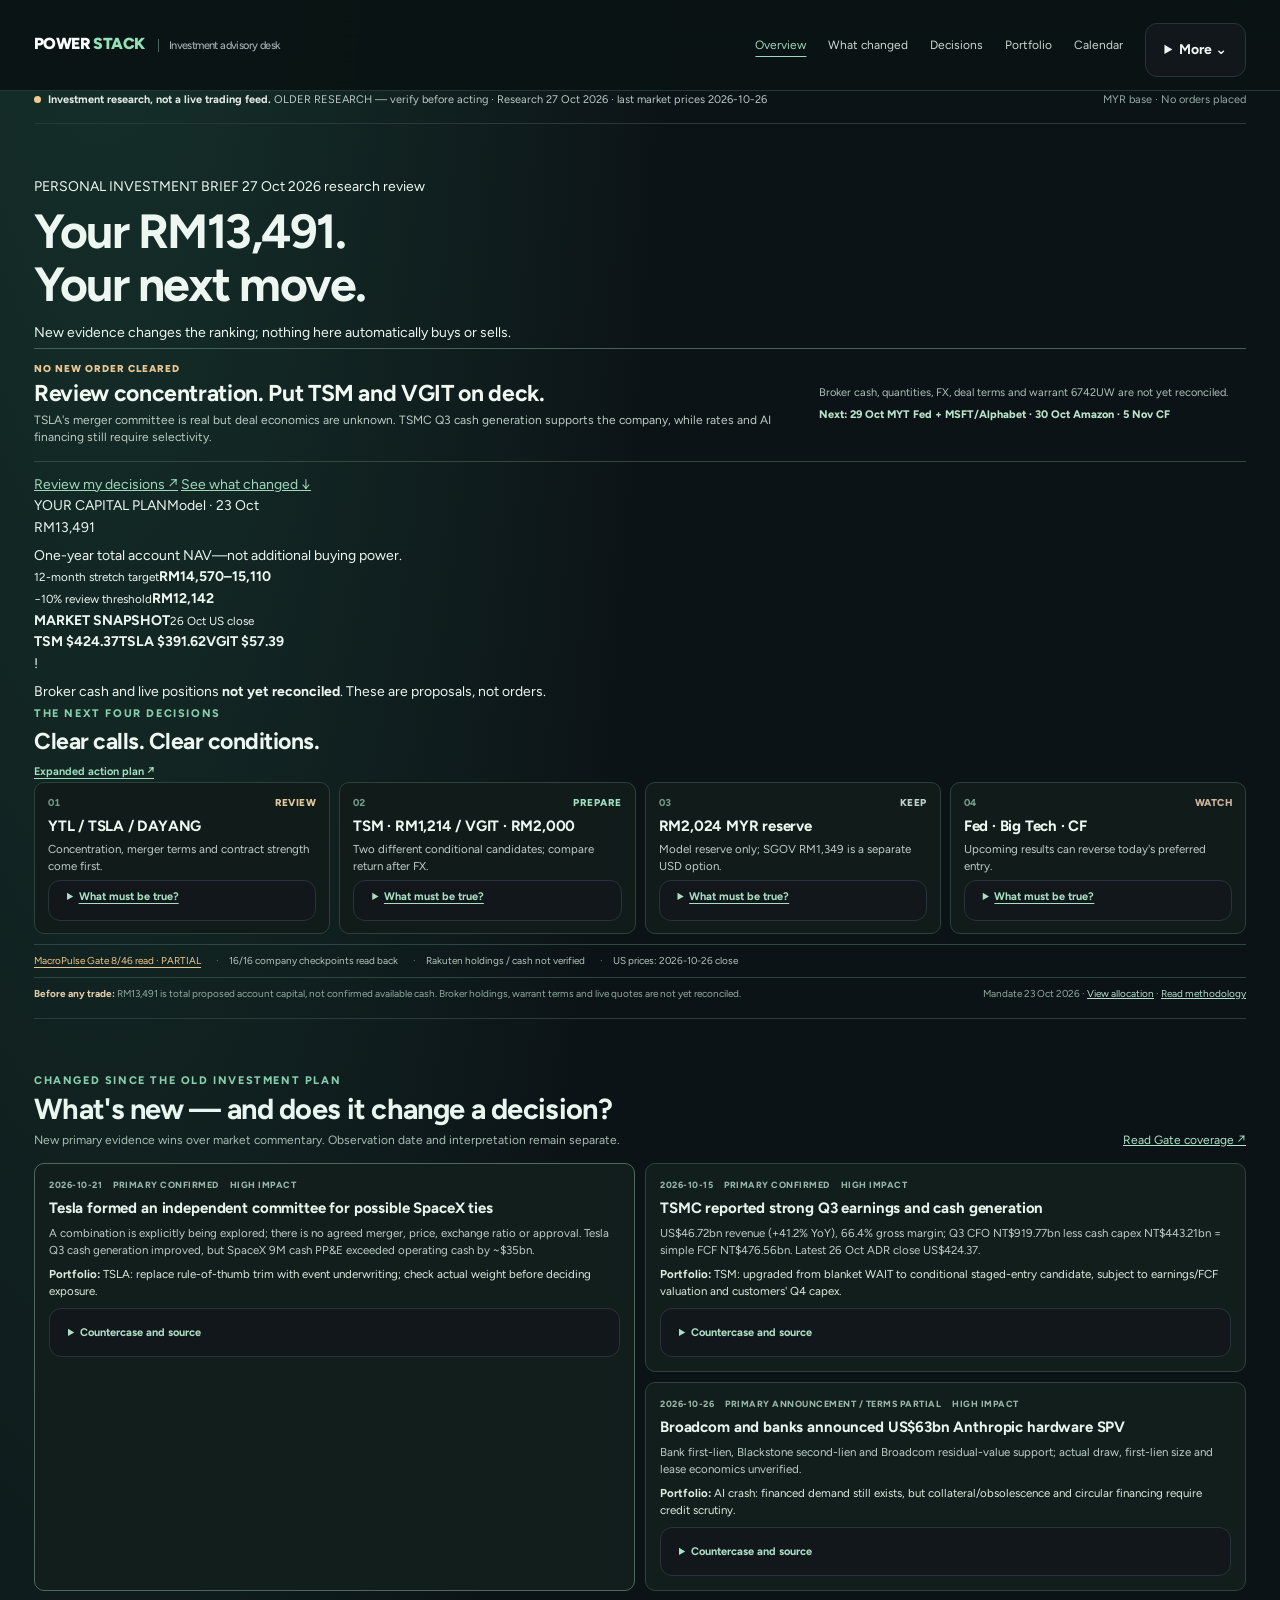
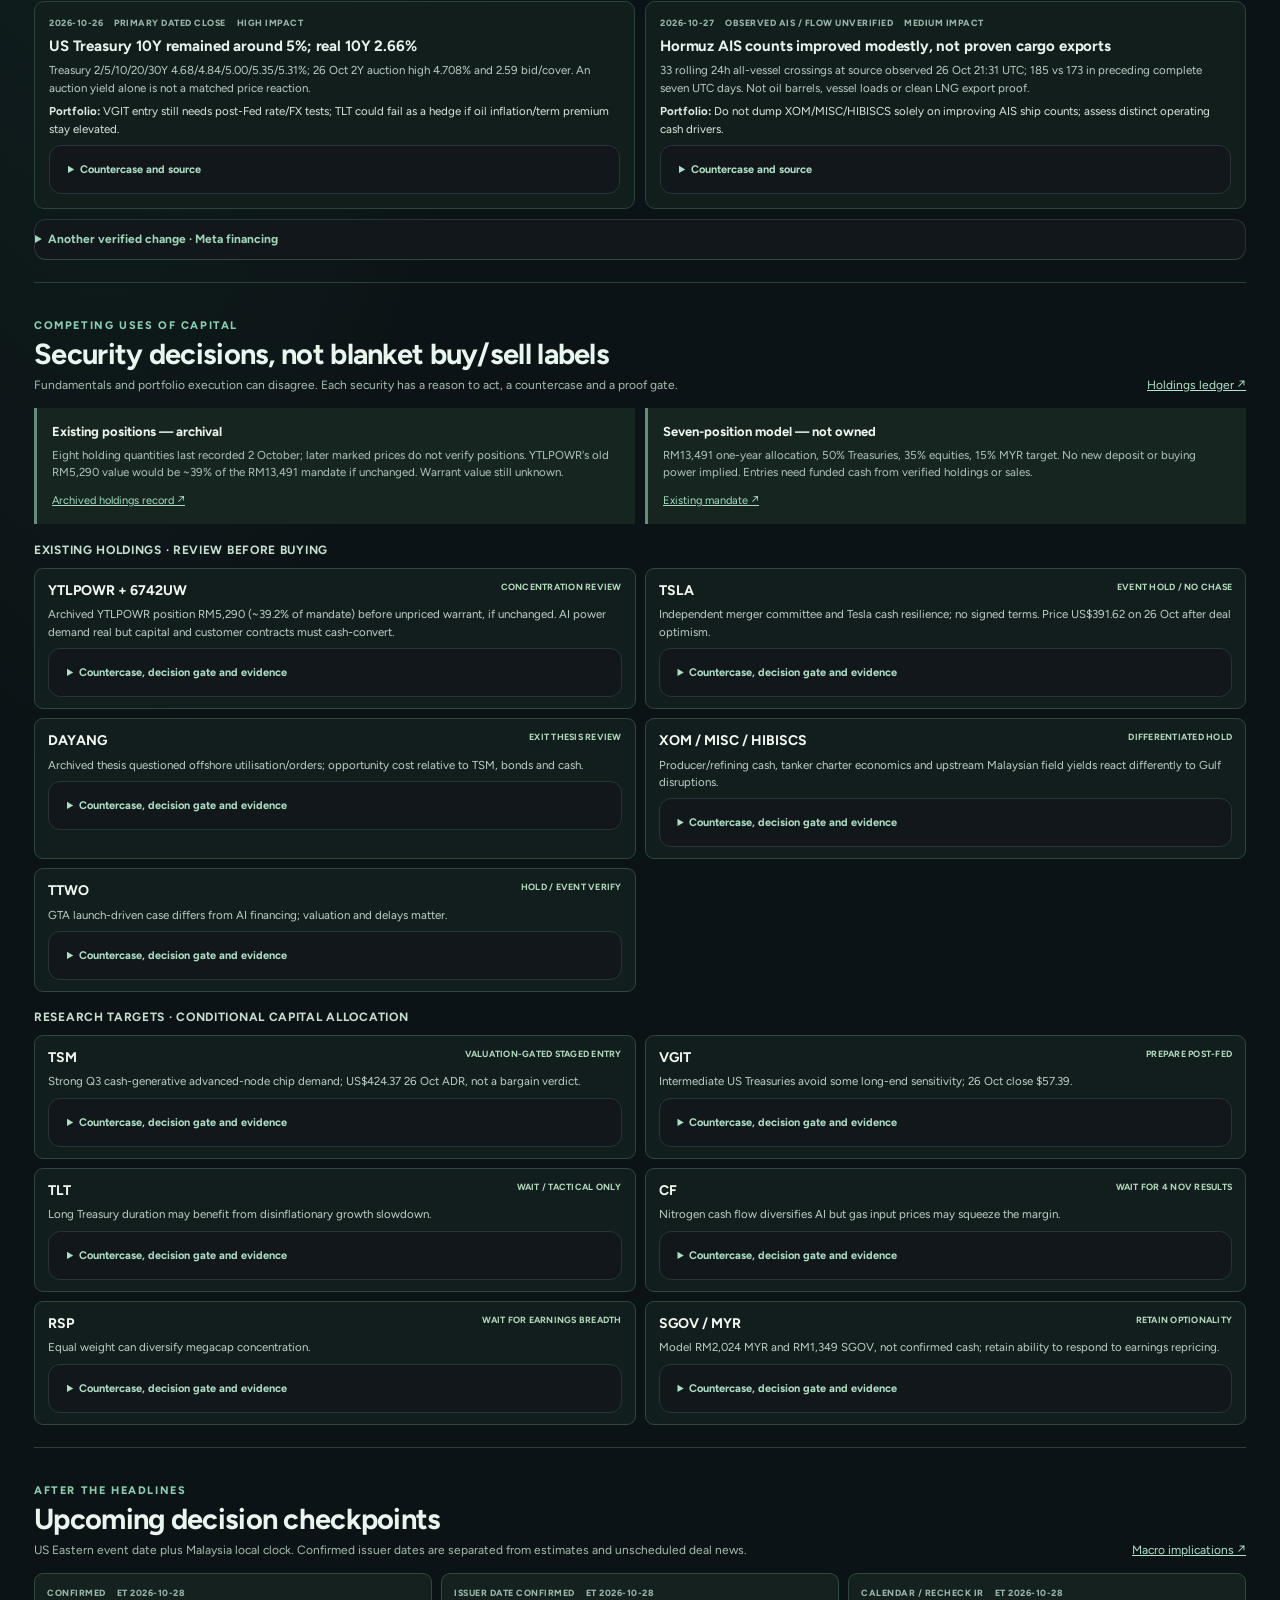
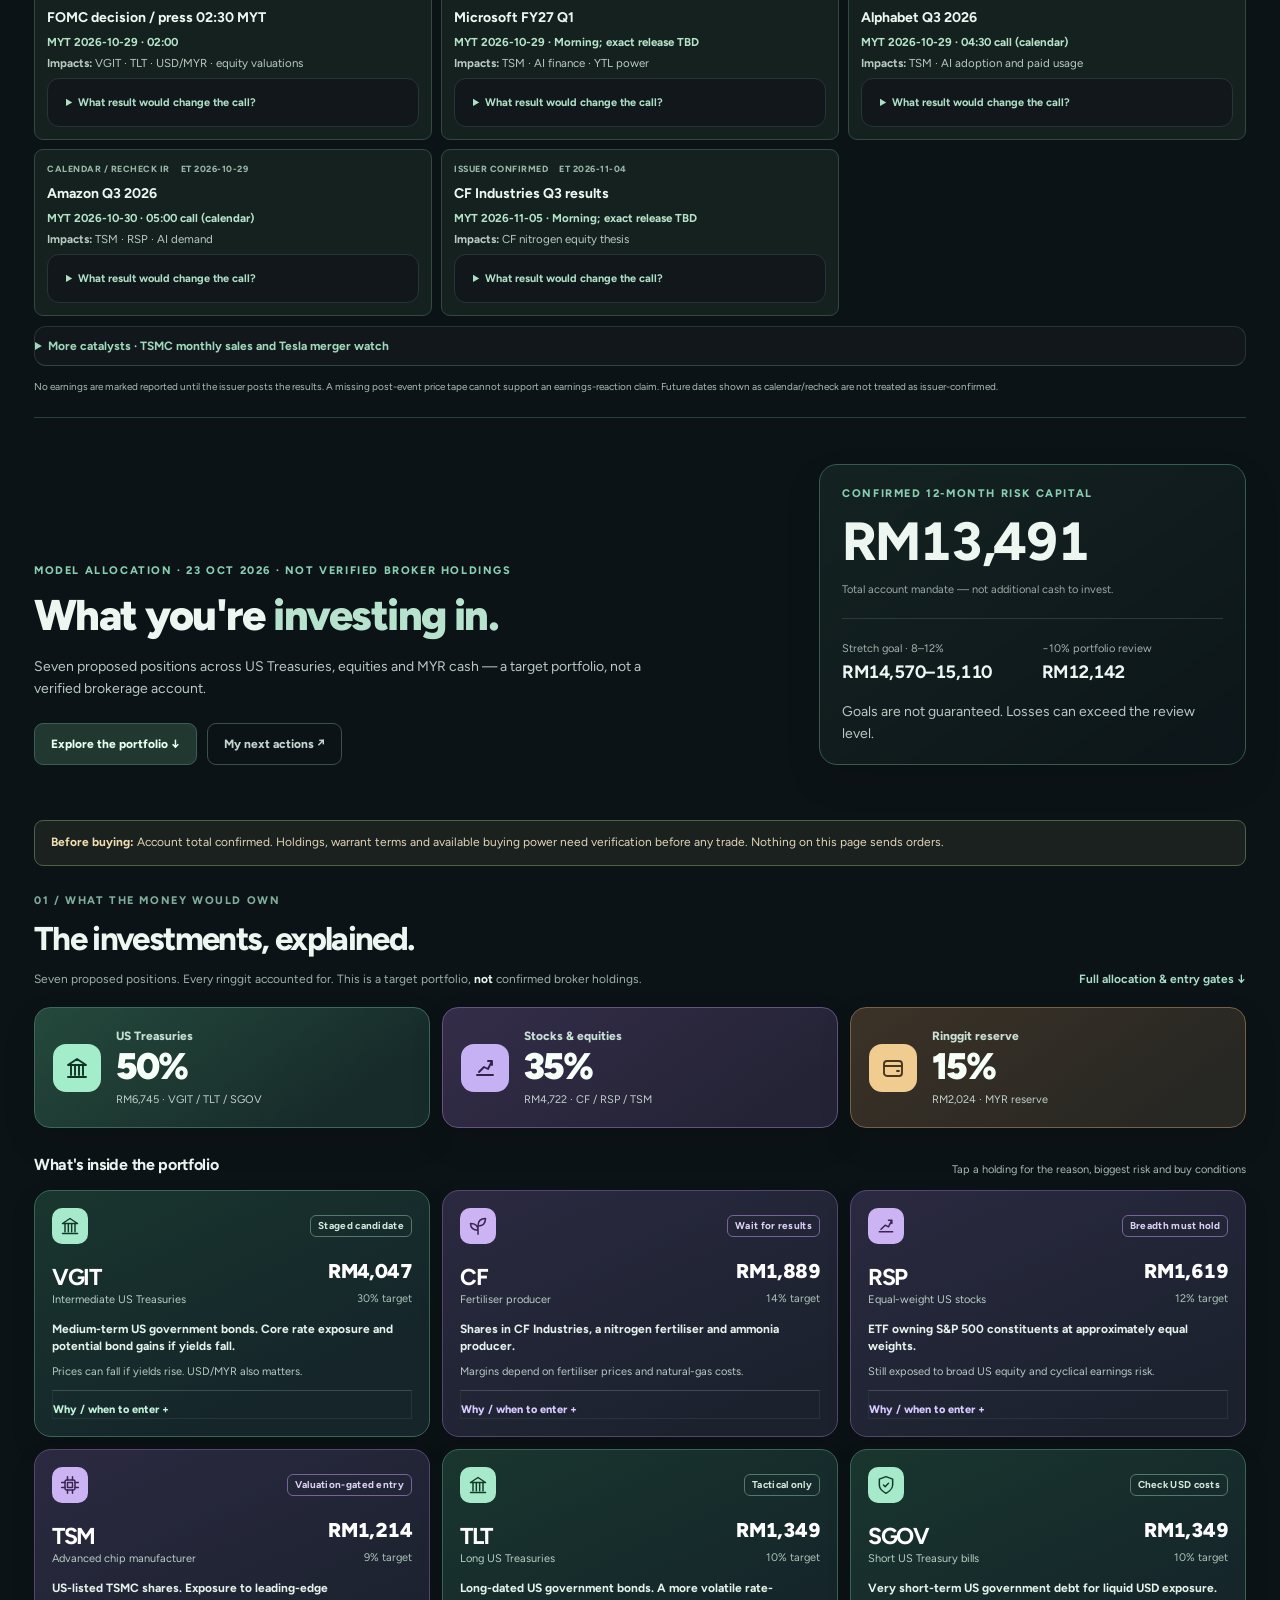
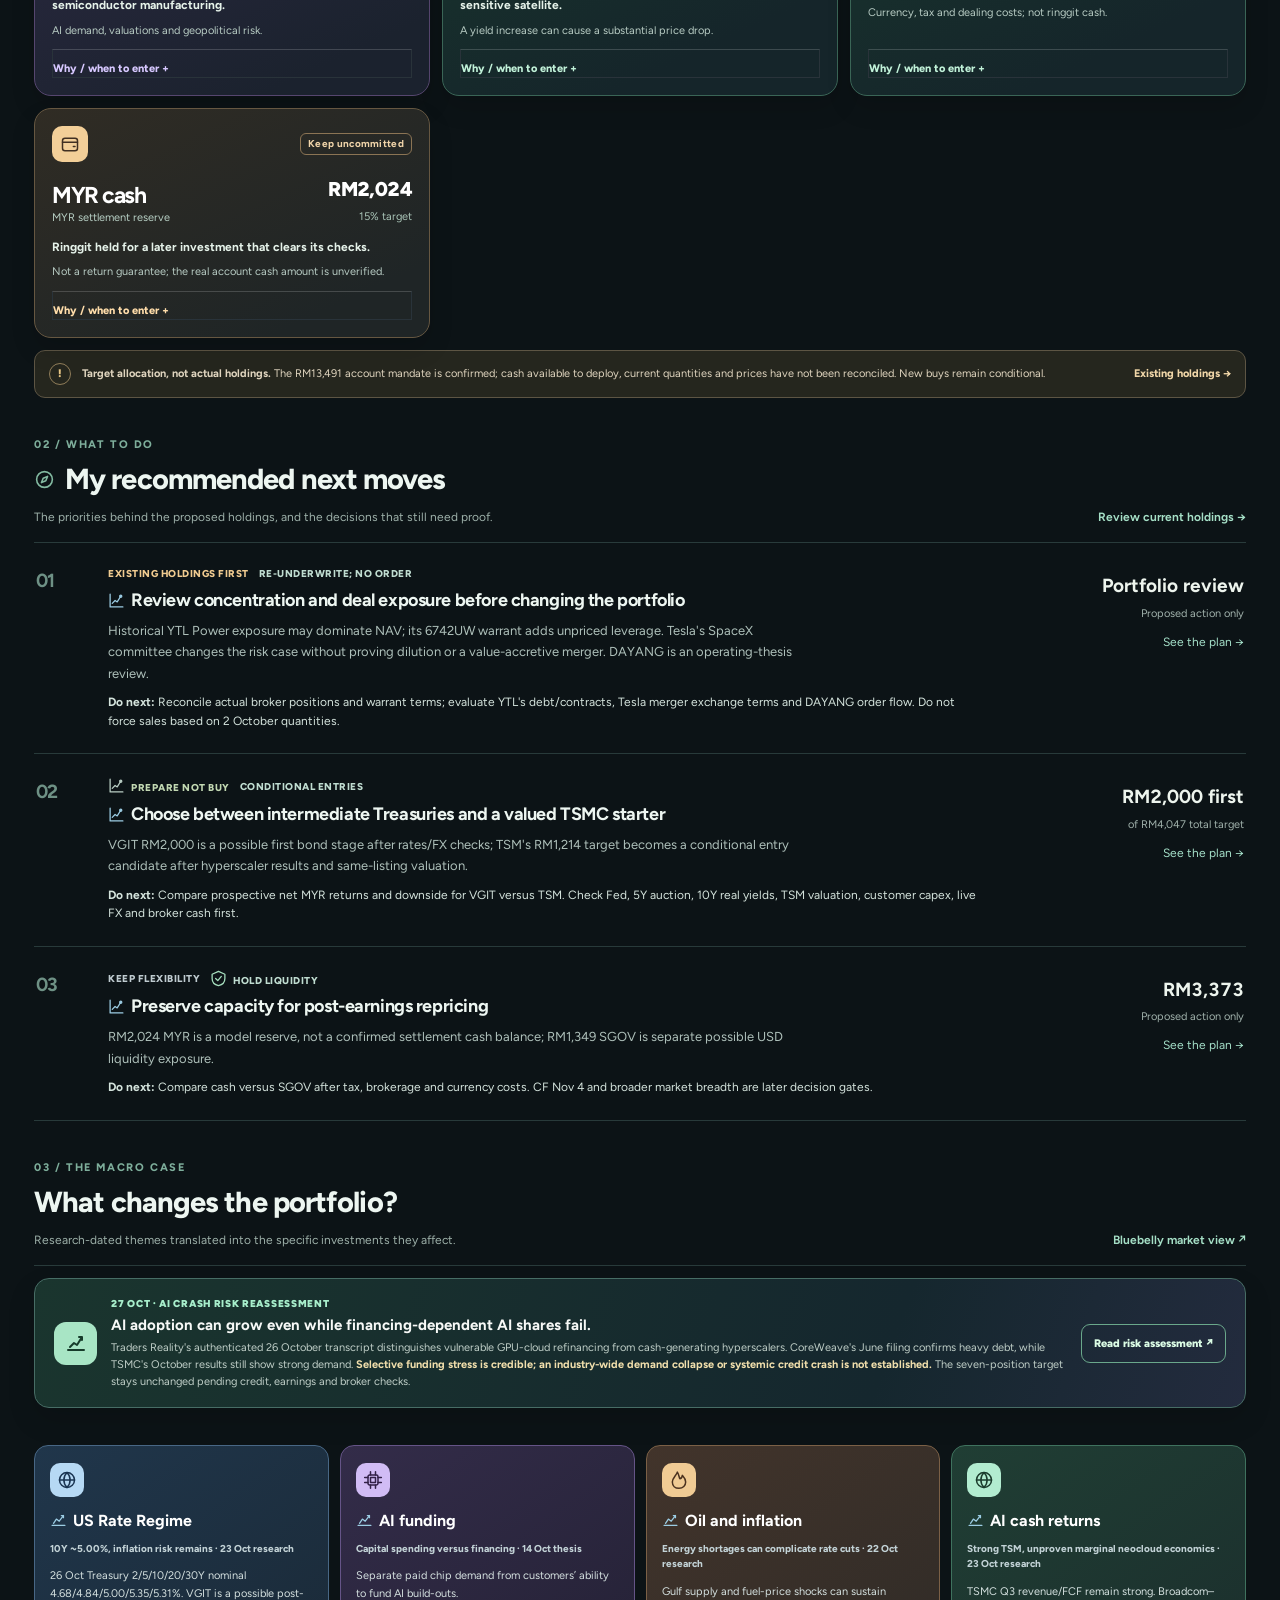
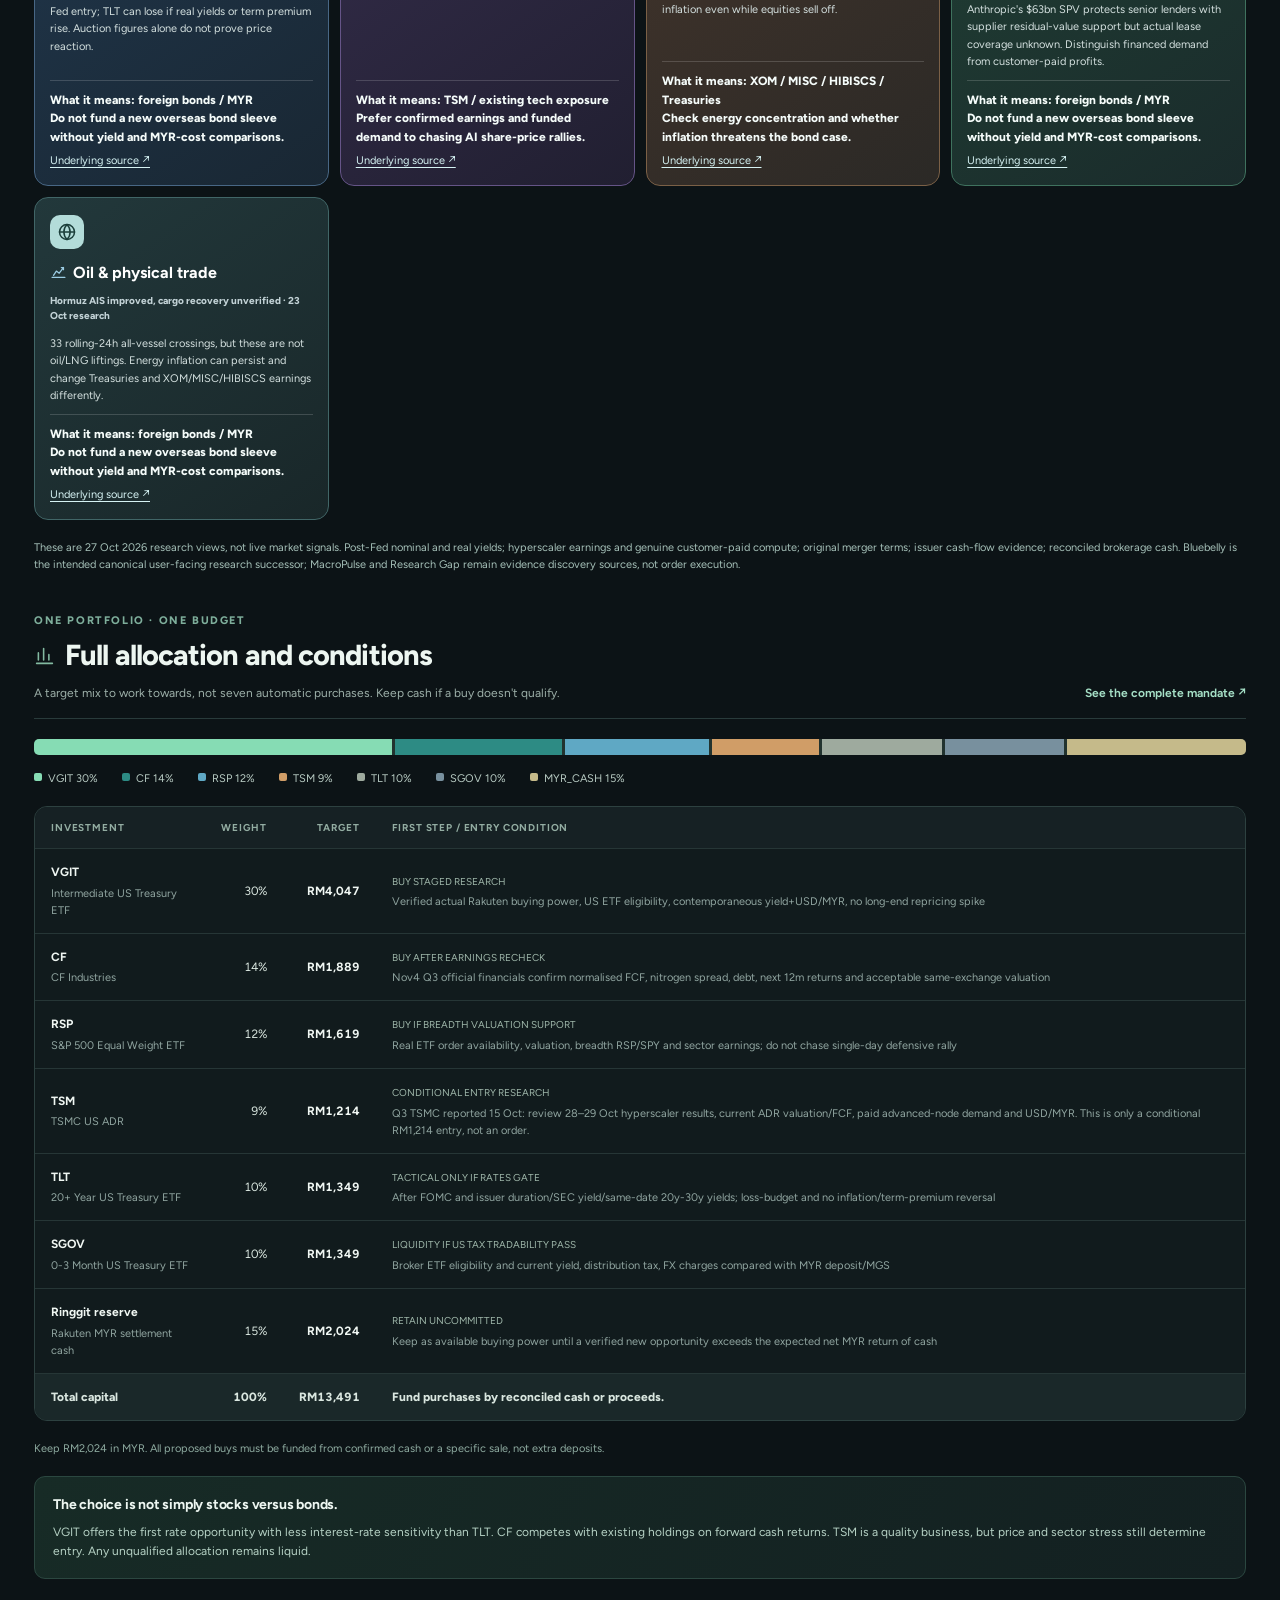
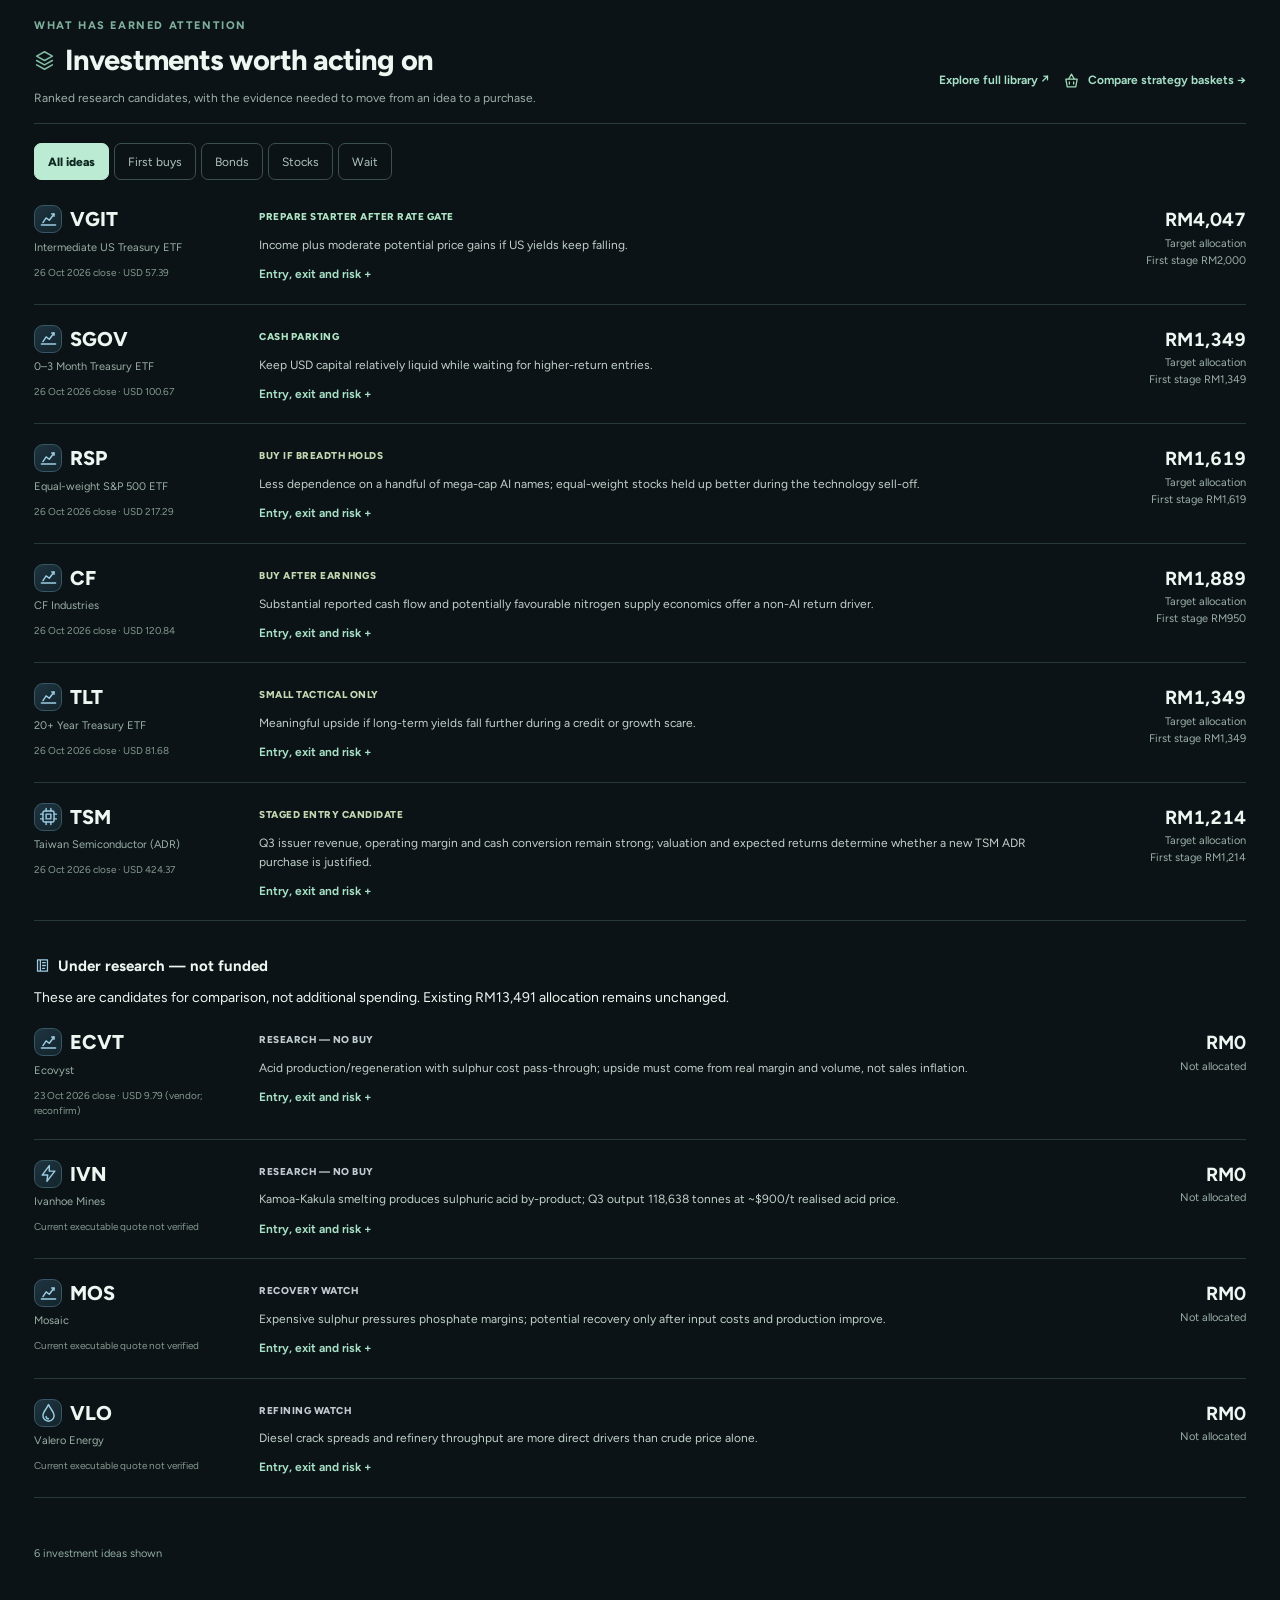
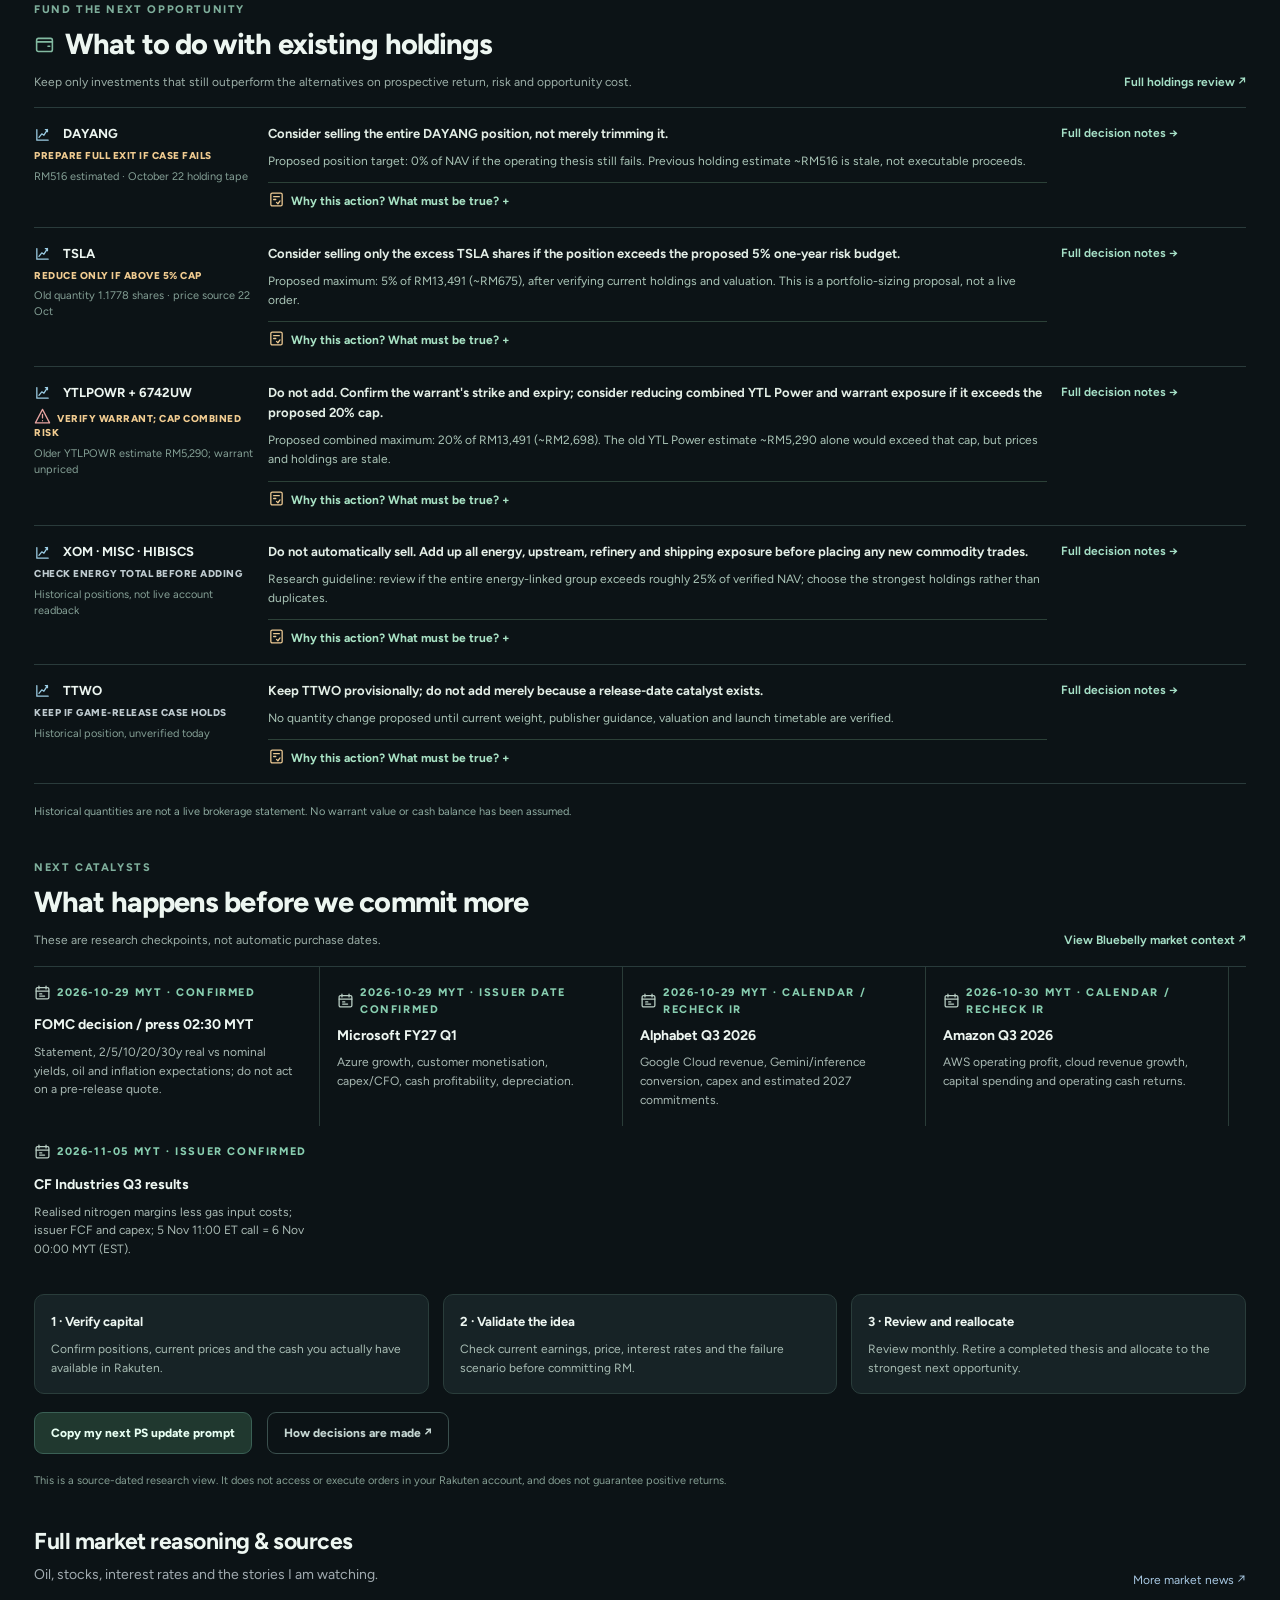
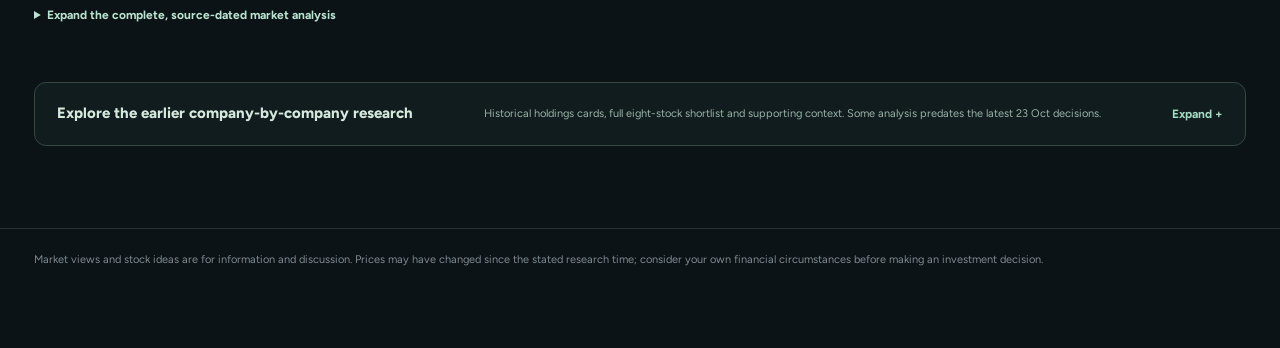
==== commit 1c8b62bc: "Restore visual advisory mockup: large capital-and-next-move hero, compact action cards and market ta" ====
--- a/index.html
+++ b/index.html
@@ -63,20 +63,55 @@
 </head>
 <body>
 <header><div class="wrap"><a class="logo" href="index.html">POWER <em>STACK</em> <small>Investment advisory desk</small></a>
-<nav aria-label="Primary"><a href="#decision-brief" aria-current="location">What to do</a><a href="#new-since">What changed</a><a href="#security-decisions">Decisions</a><a href="#catalyst-window">Catalysts</a><a href="#investing-now">Model</a><a href="themes.html">Macro themes</a><a href="holdings.html">My holdings</a><a href="#market-summary">Market summary</a><a href="research-library.html">Research library</a></nav></div></header>
+<nav aria-label="Primary"><a href="#decision-brief" aria-current="location">Overview</a><a href="#new-since">What changed</a><a href="#security-decisions">Decisions</a><a href="#investing-now">Portfolio</a><a href="#catalyst-window">Calendar</a><details class="ps-nav-more"><summary>More <span aria-hidden="true">⌄</span></summary><div class="ps-nav-menu"><a href="holdings.html">My holdings</a><a href="themes.html">Macro themes</a><a href="#market-summary">Market summary</a><a href="research-library.html">Research library</a><a href="#next-moves">Detailed actions</a></div></details></nav></div></header>
 <main class="wrap">
 
-<div class="adv-status" aria-label="Investment research freshness"><span><span class="adv-status-dot"></span><strong>Investment research, not a live trading feed.</strong> <span id="adv-research-status">Research 23 Oct 2026 · US prices to 22 Oct.</span></span><span class="adv-status-right">MYR base · No orders placed</span></div>
-<section id="decision-brief" class="ps-decision-brief" aria-labelledby="ps-decision-heading">
- <div class="ps-decision-heading"><div><div class="adv-overline">DECISION DESK · <span id="ps-decision-date">27 Oct 2026 research review</span></div><h1 id="ps-decision-heading">What I would do now</h1><p id="ps-decision-summary">New evidence changes the ranking; nothing here automatically buys or sells.</p></div><a href="#next-moves" class="ps-decision-more">Expanded action plan ↗</a></div>
- <div class="ps-decision-verdict" id="ps-decision-verdict" role="note"><div class="ps-verdict-main"><span class="ps-verdict-status" id="ps-verdict-status">NO NEW ORDER CLEARED</span><strong id="ps-verdict-headline">Review concentration. Put TSM and VGIT on deck.</strong><p id="ps-verdict-reason">TSLA&#39;s merger committee is real but deal economics are unknown. TSMC Q3 cash generation supports the company, while rates and AI financing still require selectivity.</p></div><div class="ps-verdict-evidence"><span id="ps-verdict-blocker">Broker cash, quantities, FX, deal terms and warrant 6742UW are not yet reconciled.</span><span class="ps-verdict-next" id="ps-verdict-next">Next: 29 Oct MYT Fed + MSFT/Alphabet · 30 Oct Amazon · 5 Nov CF</span></div></div>
- <div class="ps-decision-grid" id="ps-decision-grid"><article class="ps-decision-card ps-decision-review"><div class="ps-decision-card-top"><span class="ps-decision-index">01</span><span class="ps-decision-state">REVIEW</span></div><h3>YTL / TSLA / DAYANG</h3><p>Concentration, merger terms and contract strength come first.</p><details class="ps-decision-detail"><summary>What must be true?</summary><p>YTL + warrant combined weight may be large; use verified Rakuten quantities. TSLA: wait for terms, model dilution and combined FCF. DAYANG: inspect orders, earnings and opportunity cost.</p><a href="#security-decisions">Full decision reasoning ↗</a></details></article>
-<article class="ps-decision-card ps-decision-prepare"><div class="ps-decision-card-top"><span class="ps-decision-index">02</span><span class="ps-decision-state">PREPARE</span></div><h3>TSM · RM1,214 / VGIT · RM2,000</h3><p>Two different conditional candidates; compare return after FX.</p><details class="ps-decision-detail"><summary>What must be true?</summary><p>TSM: current ADR valuation and post-hyperscaler cash capex. VGIT: nominal/real yields after the Fed, inflation sensitivity and actual buying power. No cash committed.</p><a href="#security-decisions">Full decision reasoning ↗</a></details></article>
-<article class="ps-decision-card ps-decision-liquid"><div class="ps-decision-card-top"><span class="ps-decision-index">03</span><span class="ps-decision-state">KEEP</span></div><h3>RM2,024 MYR reserve</h3><p>Model reserve only; SGOV RM1,349 is a separate USD option.</p><details class="ps-decision-detail"><summary>What must be true?</summary><p>Check fees, yield, tax and FX and do not mistake the target reserve for verified Rakuten balance.</p><a href="#investment-plan">Full decision reasoning ↗</a></details></article>
-<article class="ps-decision-card ps-decision-wait"><div class="ps-decision-card-top"><span class="ps-decision-index">04</span><span class="ps-decision-state">WATCH</span></div><h3>Fed · Big Tech · CF</h3><p>Upcoming results can reverse today&#39;s preferred entry.</p><details class="ps-decision-detail"><summary>What must be true?</summary><p>Use exact issuer publication times and compare capex, CFO, paid AI usage, demand, cash returns, 5Y/10Y yields and nitrogen-versus-gas spreads.</p><a href="#catalyst-window">Full decision reasoning ↗</a></details></article></div>
+<div class="adv-status" aria-label="Investment research freshness"><span><span class="adv-status-dot"></span><strong>Investment research, not a live trading feed.</strong> <span id="adv-research-status">Research 27 Oct 2026 · US closes through 26 Oct.</span></span><span class="adv-status-right">MYR base · No orders placed</span></div>
+<section id="decision-brief" class="ps-decision-brief ps-editorial-front" aria-labelledby="ps-decision-heading">
+ <div class="ps-hero-layout">
+  <div class="ps-hero-story">
+    <div class="ps-hero-eyebrow"><span class="ps-hero-live-mark" aria-hidden="true"></span> PERSONAL INVESTMENT BRIEF <span class="ps-hero-date" id="ps-decision-date">27 Oct 2026 research review</span></div>
+    <h1 id="ps-decision-heading">Your <span class="ps-money-emphasis">RM13,491.</span><br>Your next move.</h1>
+    <p id="ps-decision-summary">A personal investment brief, rebuilt around the evidence that changed your decisions—not a list of market headlines.</p>
+    <div class="ps-decision-verdict" id="ps-decision-verdict" role="note">
+      <div class="ps-verdict-main">
+        <span class="ps-verdict-status" id="ps-verdict-status">NO NEW ORDER CLEARED</span>
+        <strong id="ps-verdict-headline">Review concentration. Put TSM and VGIT on deck.</strong>
+        <p id="ps-verdict-reason">TSLA&#39;s merger committee is real but deal economics are unknown. TSMC Q3 cash generation supports the company, while rates and AI financing still require selectivity.</p>
+      </div>
+      <div class="ps-verdict-evidence">
+        <span id="ps-verdict-blocker">Broker cash, quantities, FX, deal terms and warrant 6742UW are not yet reconciled.</span>
+        <span class="ps-verdict-next" id="ps-verdict-next">Next: 29 Oct MYT Fed + MSFT/Alphabet · 30 Oct Amazon · 5 Nov CF</span>
+      </div>
+    </div>
+    <div class="ps-hero-actions">
+      <a class="ps-hero-primary" href="#security-decisions">Review my decisions <span aria-hidden="true">↗</span></a>
+      <a class="ps-hero-secondary" href="#new-since">See what changed <span aria-hidden="true">↓</span></a>
+    </div>
+  </div>
+  <aside class="ps-hero-account" aria-label="Portfolio mandate and dated market prices">
+    <div class="ps-account-top"><span>YOUR CAPITAL PLAN</span><span class="ps-account-vintage">Model · 23 Oct</span></div>
+    <div class="ps-account-number" id="ps-hero-capital">RM13,491</div>
+    <p class="ps-account-caption">One-year total account NAV—not additional buying power.</p>
+    <div class="ps-account-metrics">
+      <div><small>12-month stretch target</small><strong id="ps-hero-target">RM14,570–15,110</strong></div>
+      <div><small>−10% review threshold</small><strong id="ps-hero-review">RM12,142</strong></div>
+    </div>
+    <div class="ps-account-market">
+      <div class="ps-quote-title"><strong>MARKET SNAPSHOT</strong><small id="ps-quote-vintage">26 Oct US close</small></div>
+      <div class="ps-quote-list" id="ps-hero-quote-list"><span class="ps-quote-pill"><b>TSM</b> <strong>$424.37</strong></span><span class="ps-quote-pill"><b>TSLA</b> <strong>$391.62</strong></span><span class="ps-quote-pill"><b>VGIT</b> <strong>$57.39</strong></span></div>
+    </div>
+    <div class="ps-account-warning"><span aria-hidden="true">!</span><p>Broker cash and live positions <strong>not yet reconciled</strong>. These are proposals, not orders.</p></div>
+  </aside>
+ </div>
+ <div class="ps-action-heading"><div><span class="adv-overline">THE NEXT FOUR DECISIONS</span><h2>Clear calls. Clear conditions.</h2></div><a href="#next-moves" class="ps-decision-more">Expanded action plan ↗</a></div>
+ <div class="ps-decision-grid" id="ps-decision-grid"><article class="ps-decision-card ps-decision-review"><div class="ps-decision-card-top"><span class="ps-decision-index">01</span><span class="ps-decision-state">REVIEW</span></div><h3>YTL / TSLA / DAYANG</h3><p>Concentration, merger terms and contract strength come first.</p><details class="ps-decision-detail"><summary>What clears this call?</summary><p>YTL + warrant combined weight may be large; use verified Rakuten quantities. TSLA: wait for terms, model dilution and combined FCF. DAYANG: inspect orders, earnings and opportunity cost.</p><a href="#security-decisions">Review the evidence ↗</a></details></article>
+<article class="ps-decision-card ps-decision-prepare"><div class="ps-decision-card-top"><span class="ps-decision-index">02</span><span class="ps-decision-state">PREPARE</span></div><h3>TSM · RM1,214 / VGIT · RM2,000</h3><p>Two different conditional candidates; compare return after FX.</p><details class="ps-decision-detail"><summary>What clears this call?</summary><p>TSM: current ADR valuation and post-hyperscaler cash capex. VGIT: nominal/real yields after the Fed, inflation sensitivity and actual buying power. No cash committed.</p><a href="#security-decisions">Review the evidence ↗</a></details></article>
+<article class="ps-decision-card ps-decision-liquid"><div class="ps-decision-card-top"><span class="ps-decision-index">03</span><span class="ps-decision-state">KEEP</span></div><h3>RM2,024 MYR reserve</h3><p>Model reserve only; SGOV RM1,349 is a separate USD option.</p><details class="ps-decision-detail"><summary>What clears this call?</summary><p>Check fees, yield, tax and FX and do not mistake the target reserve for verified Rakuten balance.</p><a href="#investment-plan">Review the evidence ↗</a></details></article>
+<article class="ps-decision-card ps-decision-wait"><div class="ps-decision-card-top"><span class="ps-decision-index">04</span><span class="ps-decision-state">WATCH</span></div><h3>Fed · Big Tech · CF</h3><p>Upcoming results can reverse today&#39;s preferred entry.</p><details class="ps-decision-detail"><summary>What clears this call?</summary><p>Use exact issuer publication times and compare capex, CFO, paid AI usage, demand, cash returns, 5Y/10Y yields and nitrogen-versus-gas spreads.</p><a href="#catalyst-window">Review the evidence ↗</a></details></article></div>
  <div class="ps-evidence-strip" id="ps-evidence-strip"><a href="https://app.notion.com/p/406519b67a9481ca9874e9ba45b77e00">MacroPulse Gate 8/46 read · PARTIAL</a><span>16/16 company checkpoints read back</span><span>Rakuten holdings / cash not verified</span><span>US prices: 2026-10-26 close</span></div>
- <div class="ps-decision-footer"><p id="ps-decision-caveat"><strong>Before any trade:</strong> RM13,491 is total proposed account capital, not confirmed available cash. Broker holdings, warrant terms and live quotes are not yet reconciled.</p><span>Model 23 Oct 2026 · <a href="data/rakuten-one-year-mandate.json">Mandate</a> · <a href="research/2026-10-27-deep-decision-refresh-plan.md">Decision research</a></span></div>
- </section>
+ <div class="ps-decision-footer"><p id="ps-decision-caveat"><strong>Before any trade:</strong> RM13,491 is total proposed account capital, not confirmed available cash. Broker holdings, warrant terms and live quotes are not yet reconciled.</p><span>Mandate 23 Oct 2026 · <a href="data/rakuten-one-year-mandate.json">View allocation</a> · <a href="research/2026-10-27-deep-decision-refresh-plan.md">Read methodology</a></span></div>
+</section>
 <section class="ps-current-section" id="new-since" aria-labelledby="ps-new-title">
 <div class="ps-current-heading"><div><div class="adv-overline">CHANGED SINCE THE OLD INVESTMENT PLAN</div><h2 id="ps-new-title">What's new — and does it change a decision?</h2><p>New primary evidence wins over market commentary. Observation date and interpretation remain separate.</p></div><a href="https://app.notion.com/p/406519b67a9481ca9874e9ba45b77e00" target="_blank" rel="noopener noreferrer">Read Gate coverage ↗</a></div>
 <div class="ps-change-grid" id="ps-new-items"><article class="ps-change-item"><div class="ps-item-eyebrow"><span>2026-10-21</span><span>PRIMARY CONFIRMED</span><span>HIGH impact</span></div><h3>Tesla formed an independent committee for possible SpaceX ties</h3><p>A combination is explicitly being explored; there is no agreed merger, price, exchange ratio or approval. Tesla Q3 cash generation improved, but SpaceX 9M cash PP&amp;E exceeded operating cash by ~$35bn.</p><p class="ps-impact"><b>Portfolio:</b> TSLA: replace rule-of-thumb trim with event underwriting; check actual weight before deciding exposure.</p><details><summary>Countercase and source</summary><p>Fair terms and capital synergies could create value, while holding no new money avoids paying the rumour premium.</p><a href="https://ir.tesla.com/_flysystem/s3/sec/000162828026066775/tsla-20260930-gen.pdf" target="_blank" rel="noopener noreferrer">Original / supporting evidence ↗</a></details></article>
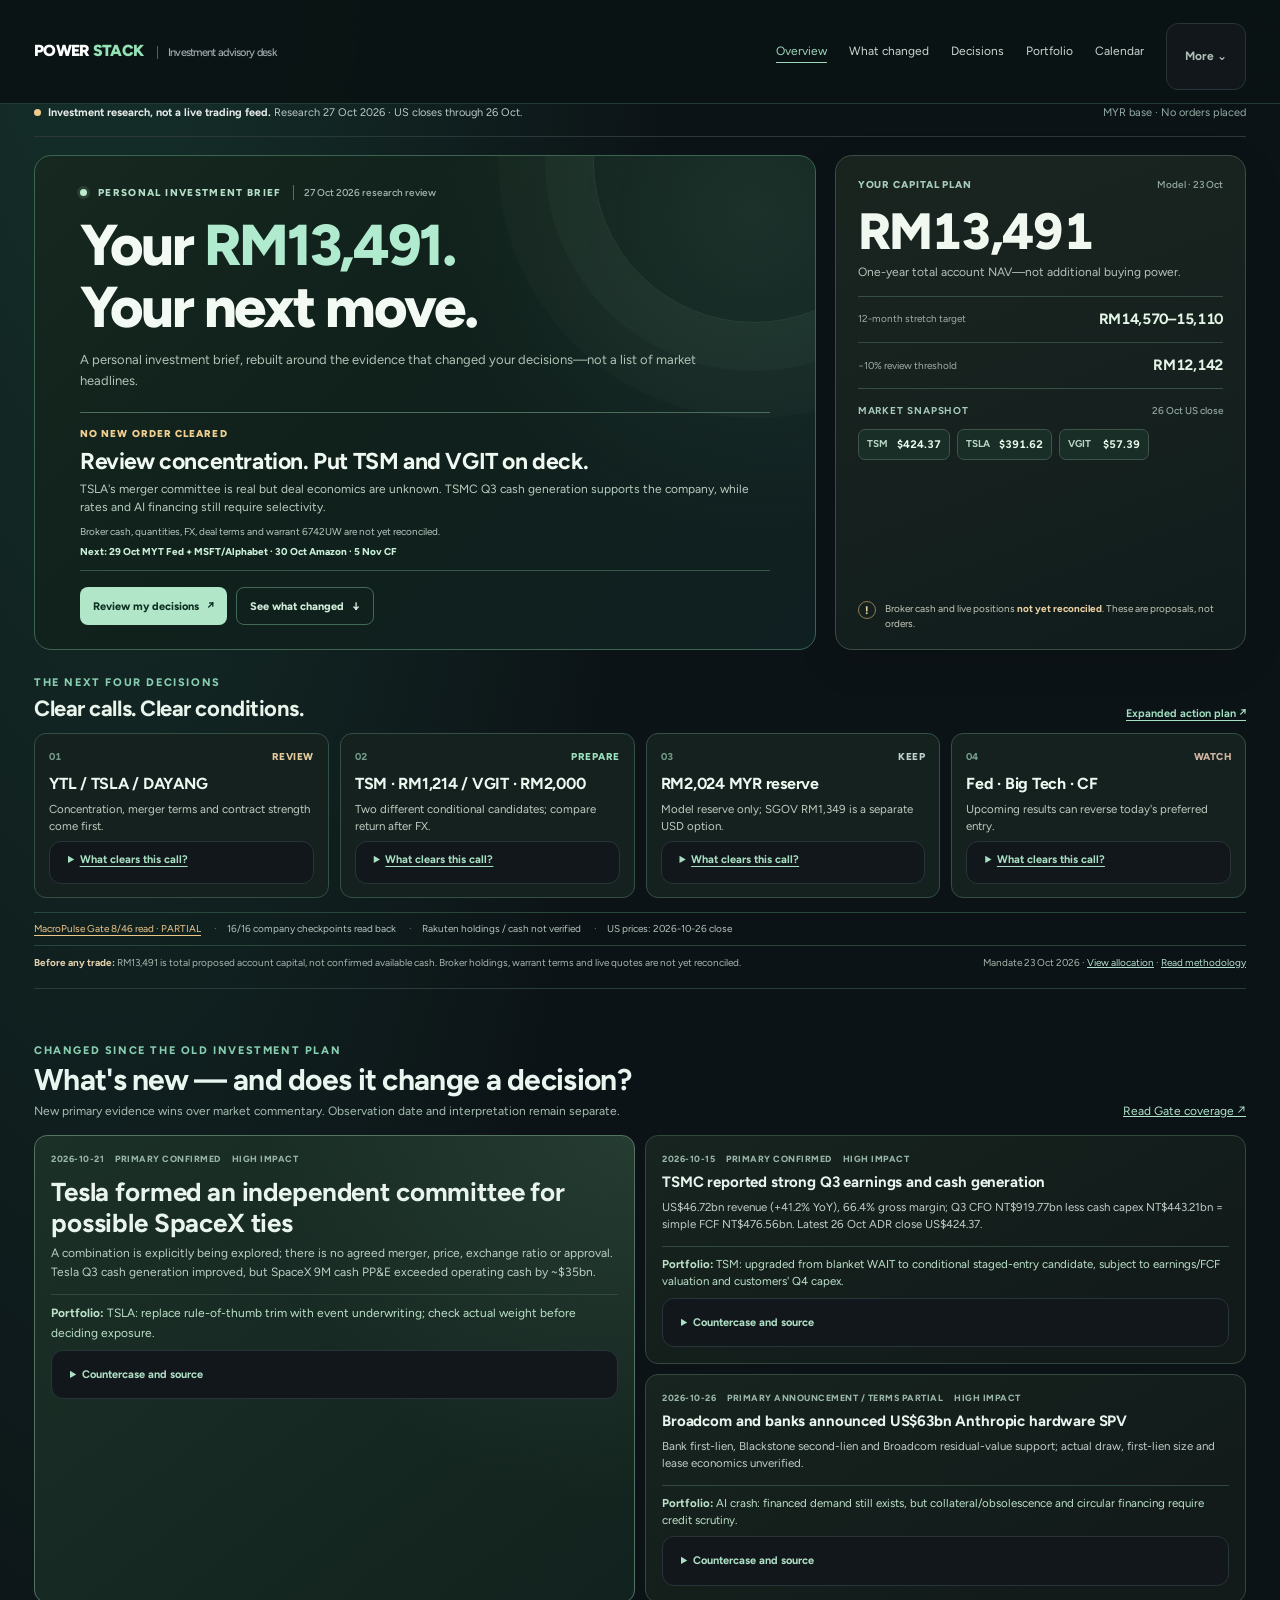
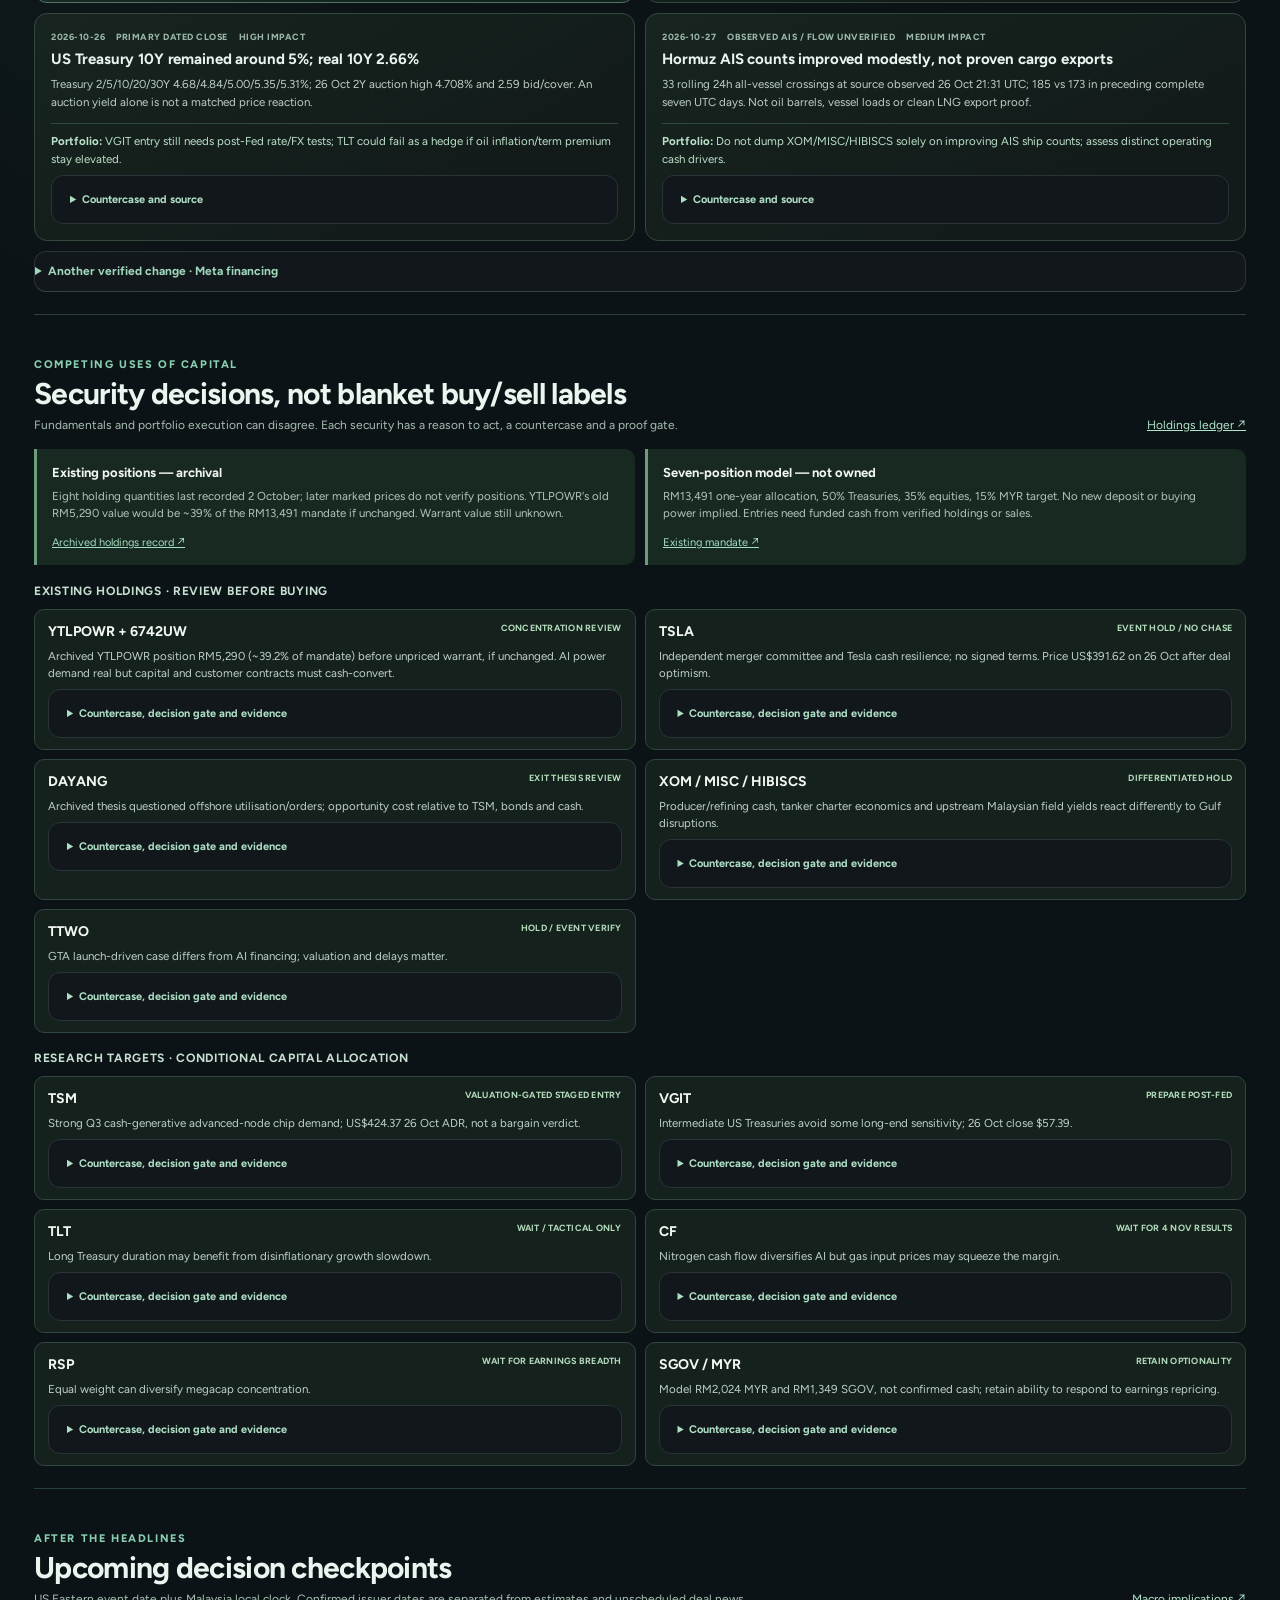
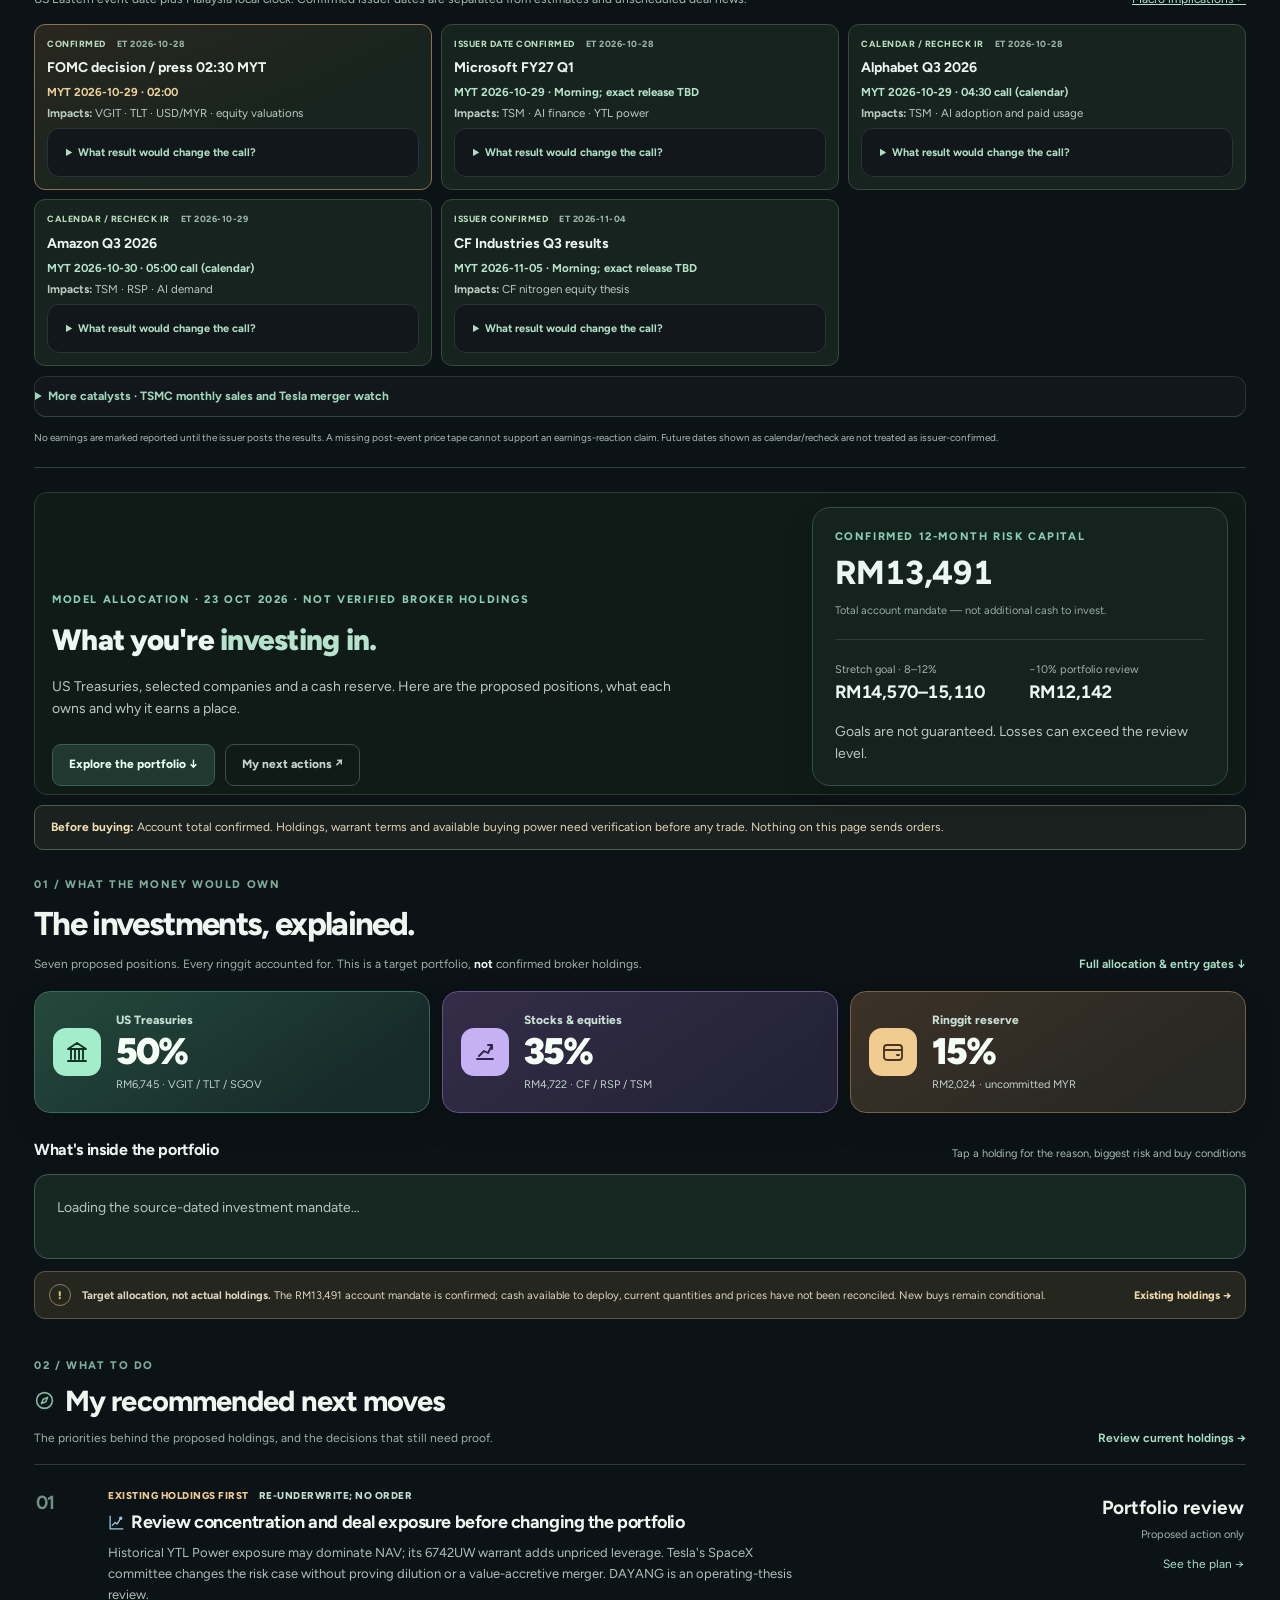
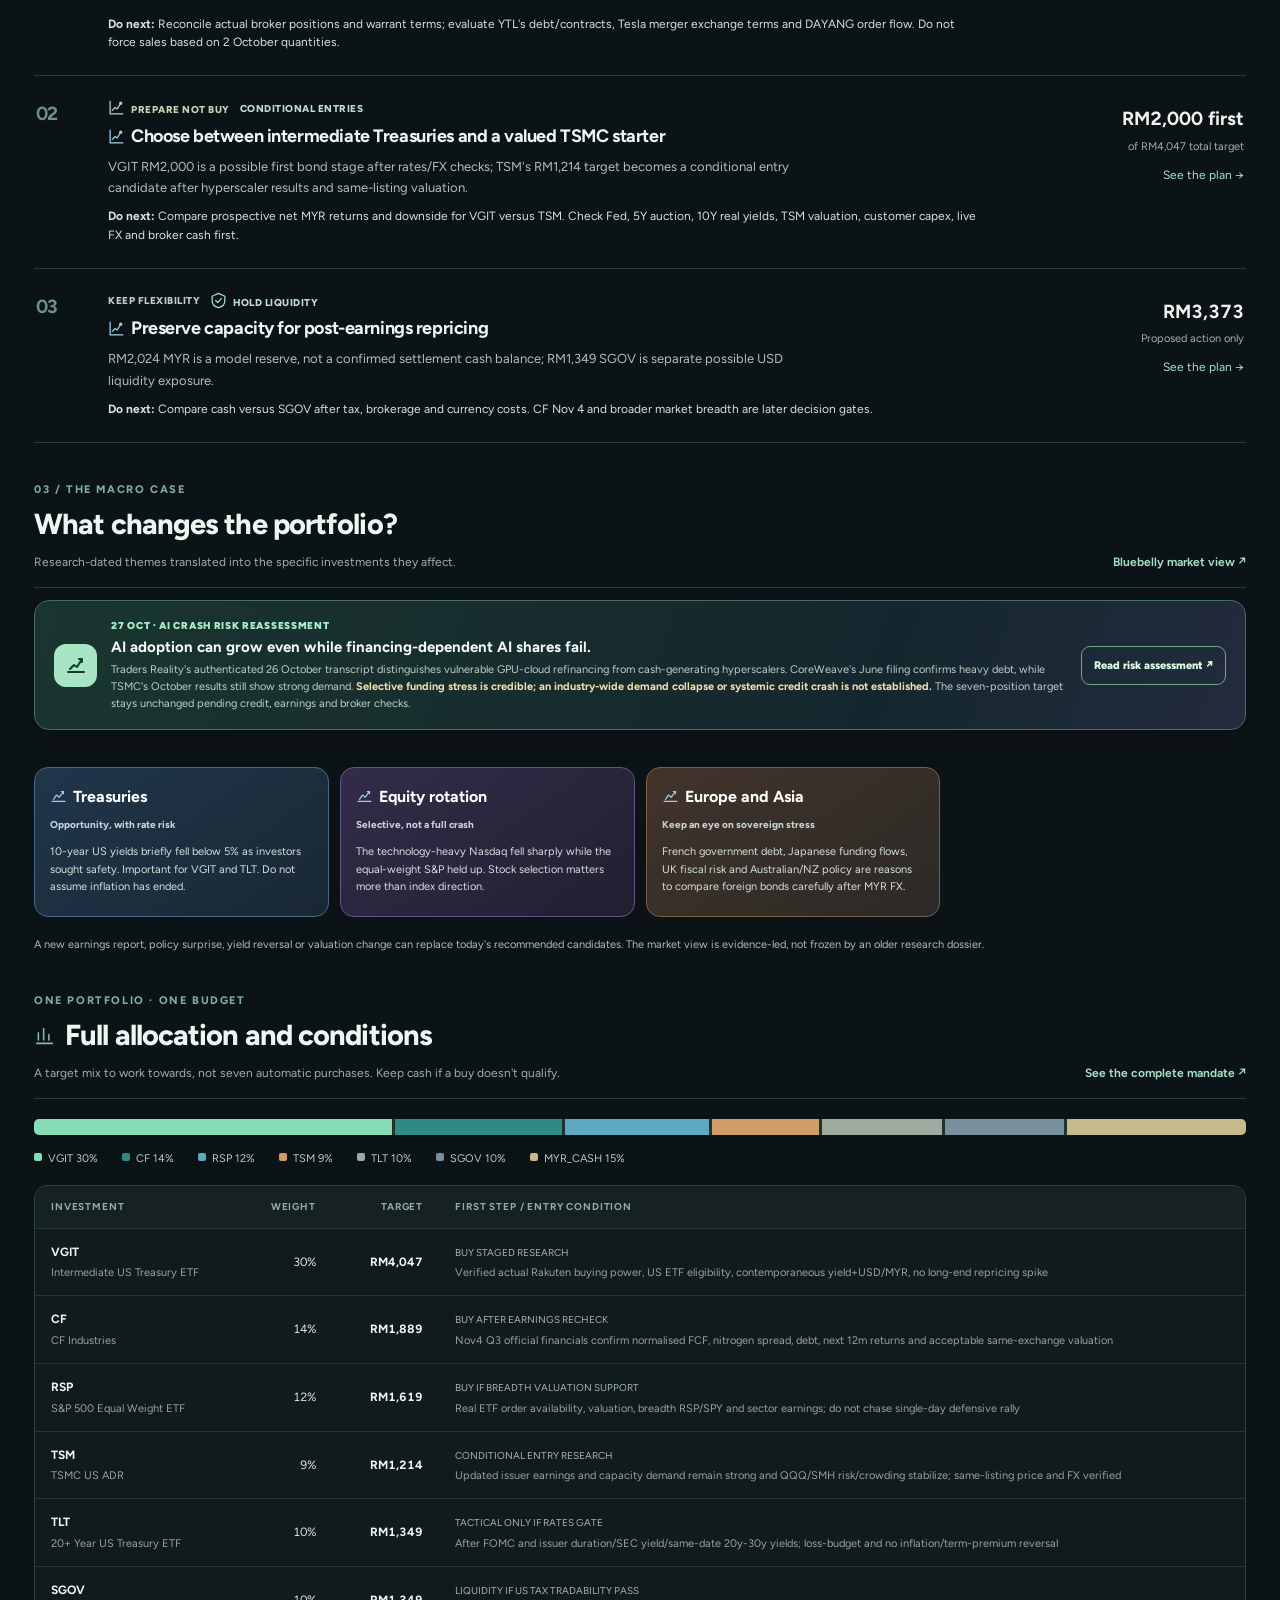
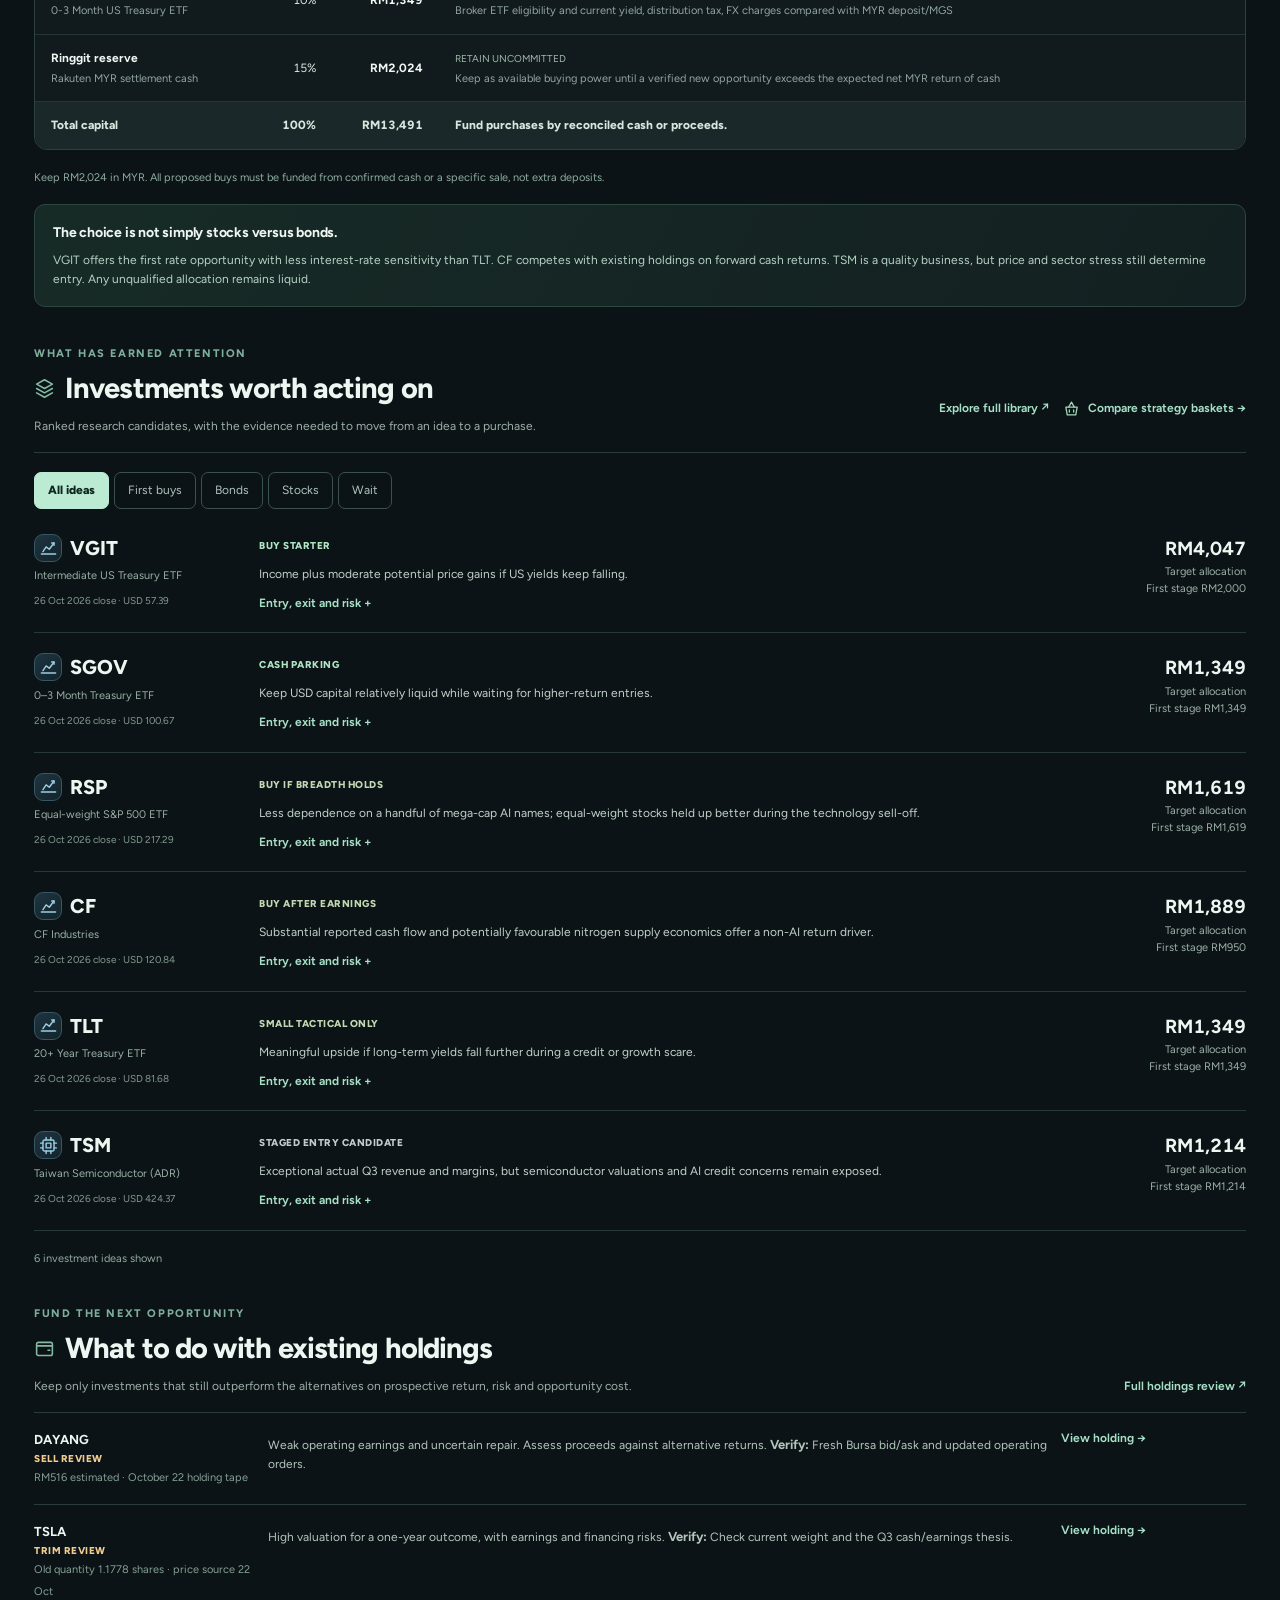
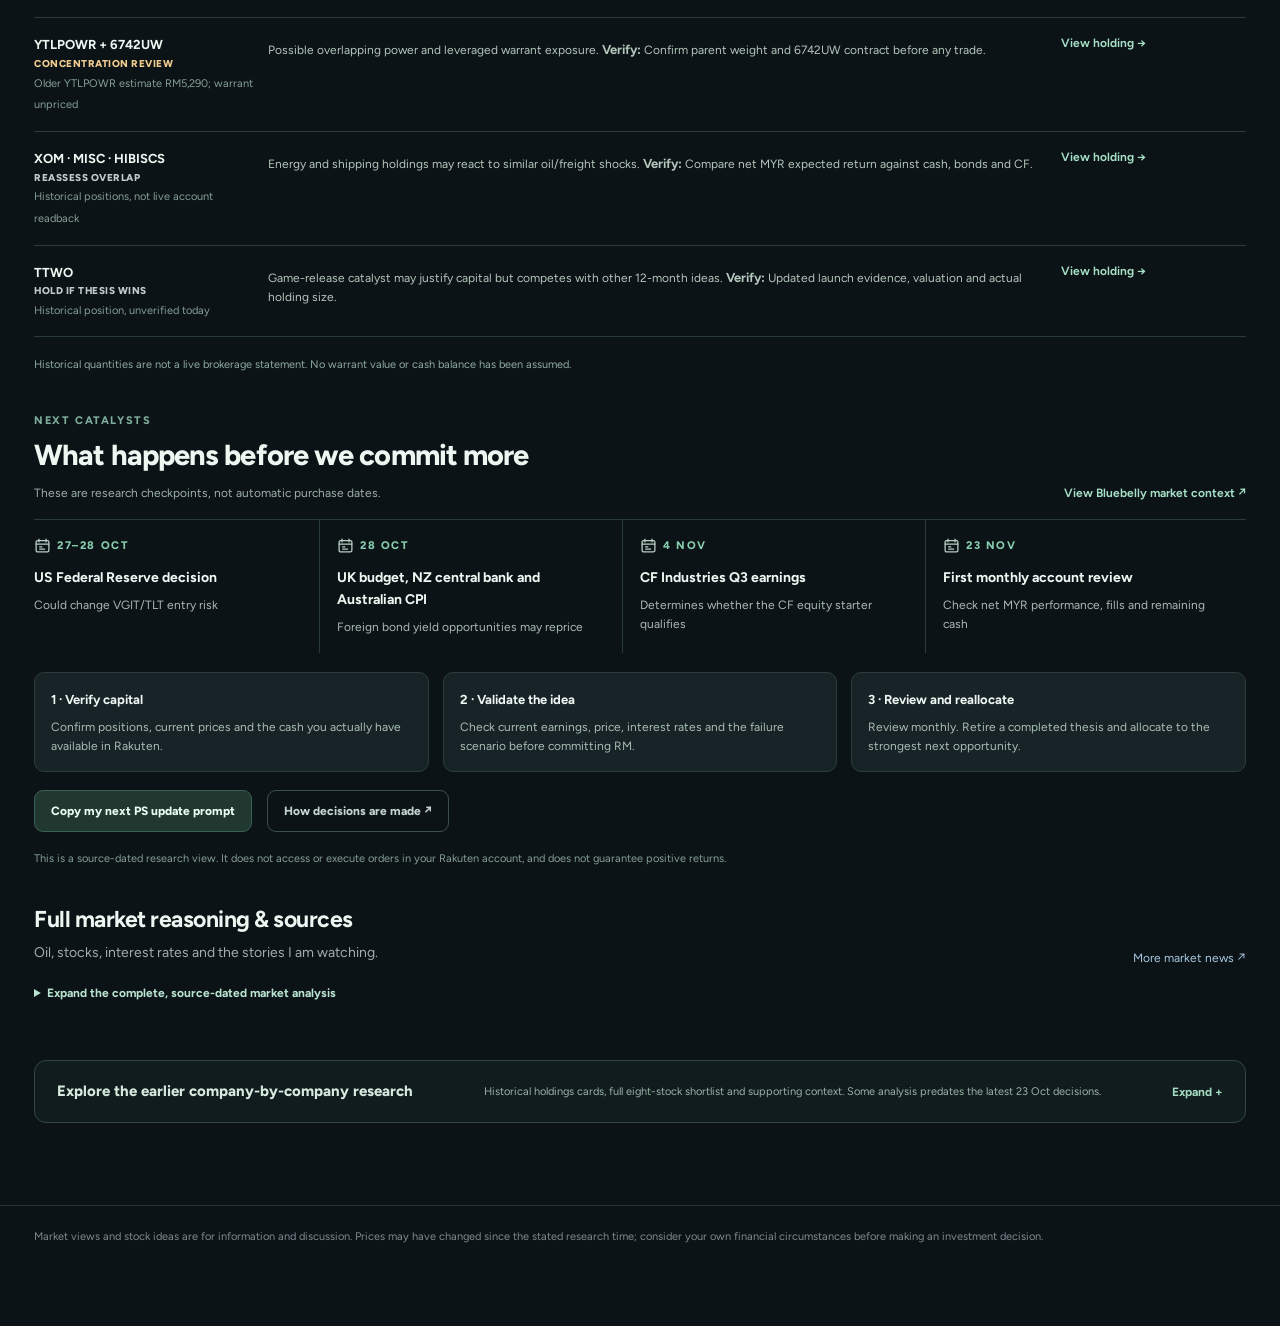
==== commit 1d46ac86: "Bind semantic capital headline to the same mandate as the account snapshot" ====
--- a/index.html
+++ b/index.html
@@ -71,7 +71,7 @@
  <div class="ps-hero-layout">
   <div class="ps-hero-story">
     <div class="ps-hero-eyebrow"><span class="ps-hero-live-mark" aria-hidden="true"></span> PERSONAL INVESTMENT BRIEF <span class="ps-hero-date" id="ps-decision-date">27 Oct 2026 research review</span></div>
-    <h1 id="ps-decision-heading">Your <span class="ps-money-emphasis">RM13,491.</span><br>Your next move.</h1>
+    <h1 id="ps-decision-heading">Your <span class="ps-money-emphasis" id="ps-hero-headline-capital">RM13,491.</span><br>Your next move.</h1>
     <p id="ps-decision-summary">A personal investment brief, rebuilt around the evidence that changed your decisions—not a list of market headlines.</p>
     <div class="ps-decision-verdict" id="ps-decision-verdict" role="note">
       <div class="ps-verdict-main">
--- a/advisor-desk.css
+++ b/advisor-desk.css
@@ -405,3 +405,97 @@
 @media(max-width:920px){.ps-event-grid{grid-template-columns:repeat(2,minmax(0,1fr))}}
 @media(max-width:700px){.ps-change-grid,.ps-truth-duo,.ps-call-grid{grid-template-columns:1fr}.ps-change-item:first-child{grid-row:auto}.ps-event-grid{grid-template-columns:1fr}.ps-current-heading{align-items:start}.ps-evidence-strip>*:not(:first-child)::before{margin-right:6px}.ps-current-section{padding:17px 0}}
 @media(max-width:460px){.ps-change-item,.ps-call-card,.ps-event-card{padding:12px}.ps-evidence-strip{font-size:10px;row-gap:5px}}
+
+
+/* V2 mockup direction: premium editorial investment brief, not a dense terminal.
+   No external imagery, generated live prices, or execution controls. */
+header .wrap{gap:14px}
+.logo{font-weight:850;letter-spacing:-.7px}
+.ps-nav-more{position:relative;align-self:center}
+.ps-nav-more>summary{list-style:none;cursor:pointer;color:#aebfb6;font-size:12px;padding:8px 0;white-space:nowrap}
+.ps-nav-more>summary::-webkit-details-marker{display:none}
+.ps-nav-more>summary:focus-visible{outline:2px solid #b6ead2;outline-offset:3px}
+.ps-nav-more[open]>summary{color:#b9f0d2}
+.ps-nav-menu{position:absolute;top:calc(100% + 12px);right:0;min-width:192px;display:grid;gap:0;padding:7px;background:#111d1a;border:1px solid #456a58;border-radius:11px;box-shadow:0 20px 40px rgba(0,0,0,.4);z-index:40}
+.ps-nav-menu a{display:block;padding:9px 11px;font-size:12px;white-space:nowrap;border-radius:6px}
+.ps-nav-menu a:hover{background:#203c31}
+.ps-editorial-front{position:relative;isolation:isolate;padding:6px 0 18px;margin-top:12px;scroll-margin-top:90px}
+.ps-hero-layout{display:grid;grid-template-columns:minmax(0,1.52fr) minmax(310px,.8fr);gap:19px;align-items:stretch}
+.ps-hero-story{position:relative;min-width:0;overflow:hidden;display:flex;flex-direction:column;justify-content:center;background:radial-gradient(circle at 92% 12%,rgba(87,140,109,.16),transparent 38%),linear-gradient(135deg,#162820 0%,#10201b 46%,#102022 100%);border:1px solid #3b6452;border-radius:17px;padding:29px clamp(24px,3.8vw,45px) 24px}
+.ps-hero-story::before{content:'';pointer-events:none;position:absolute;right:-100px;top:-155px;width:320px;height:320px;border:1px solid rgba(171,231,196,.10);border-radius:100%;box-shadow:0 0 0 48px rgba(171,231,196,.027),0 0 0 95px rgba(171,231,196,.020)}
+.ps-hero-eyebrow{display:flex;align-items:center;gap:8px 11px;flex-wrap:wrap;font-size:10px;color:#b4dfc9;letter-spacing:1.35px;font-weight:800;z-index:1}
+.ps-hero-live-mark{display:inline-block;width:7px;height:7px;background:#bcecca;border-radius:50%;box-shadow:0 0 0 3px rgba(188,236,202,.12)}
+.ps-hero-date{color:#a1b5ae;letter-spacing:0;font-weight:550;font-size:10px;border-left:1px solid #4c7663;padding-left:10px}
+.ps-hero-story h1{position:relative;z-index:1;font-size:clamp(34px,4.5vw,59px);line-height:1.07;letter-spacing:-2.3px;margin:14px 0 13px;font-weight:800;color:#f2faf3}
+.ps-money-emphasis{color:#b0ebcf;white-space:nowrap}
+.ps-hero-story>p{position:relative;z-index:1;color:#b0c4b7;max-width:620px;line-height:1.55;font-size:13px;margin:0}
+.ps-editorial-front .ps-decision-verdict{position:relative;z-index:1;display:grid;grid-template-columns:minmax(0,1fr);gap:0;margin:21px 0 0;padding:13px 0 11px;border-top:1px solid #4d6c5b;border-bottom:1px solid #385747;background:transparent}
+.ps-editorial-front .ps-verdict-status{font-size:10px;letter-spacing:1.08px;color:#f0cf90}
+.ps-editorial-front .ps-verdict-main>strong{font-size:clamp(17px,1.88vw,23px);line-height:1.23;letter-spacing:-.4px;color:#f0f9f1;margin:2px 0 1px}
+.ps-editorial-front .ps-verdict-main p{line-height:1.5;font-size:12px;color:#b8cec0}
+.ps-editorial-front .ps-verdict-evidence{display:flex;gap:5px;align-items:start;margin-top:9px;color:#a7bfb3}
+.ps-editorial-front .ps-verdict-evidence #ps-verdict-blocker{font-size:10px;color:#b6c6bf}
+.ps-editorial-front .ps-verdict-next{font-size:10px;color:#c9efd9;font-weight:750}
+.ps-hero-actions{display:flex;align-items:center;gap:9px;flex-wrap:wrap;margin-top:16px;position:relative;z-index:2}
+.ps-hero-primary,.ps-hero-secondary{display:inline-flex;align-items:center;gap:8px;justify-content:center;min-height:38px;padding:8px 13px;text-decoration:none;font-size:11px;font-weight:750;border-radius:8px}
+.ps-hero-primary{background:#b1e7c8;color:#103225}
+.ps-hero-primary:hover{background:#d5fae3;color:#103225}
+.ps-hero-secondary{border:1px solid #426a56;color:#d0ecd9}
+.ps-hero-secondary:hover{background:#1c3a2d}
+.ps-hero-account{min-width:0;display:flex;flex-direction:column;background:linear-gradient(159deg,#1a241f 0%,#16211f 55%,#0f1c1b 100%);border:1px solid #3c4b44;border-radius:17px;padding:21px 22px 18px;box-shadow:0 13px 38px rgba(0,0,0,.13)}
+.ps-account-top,.ps-quote-title{display:flex;justify-content:space-between;align-items:center;gap:9px;font-size:10px;font-weight:800;letter-spacing:.9px;color:#a6cbbb}
+.ps-account-vintage{font-size:10px;font-weight:550;letter-spacing:0;color:#91a6a0}
+.ps-account-number{margin:12px 0 0;font-size:clamp(35px,4vw,51px);line-height:1.09;letter-spacing:-2.1px;font-weight:800;color:#f1f8f0;font-variant-numeric:tabular-nums}
+.ps-account-caption{color:#b5c2b9;font-size:12px;line-height:1.5;margin:3px 0 15px}
+.ps-account-metrics{display:grid;grid-template-columns:1fr;gap:0;border-top:1px solid #374e42;border-bottom:1px solid #374e42}
+.ps-account-metrics>div{display:flex;justify-content:space-between;align-items:center;gap:12px;padding:11px 0}
+.ps-account-metrics>div:first-child{border-bottom:1px solid #334940}
+.ps-account-metrics small{font-size:10px;color:#9eada5;line-height:1.2}
+.ps-account-metrics strong{font-size:15px;white-space:nowrap;color:#e3f5e6;letter-spacing:-.3px;font-variant-numeric:tabular-nums}
+.ps-account-market{padding-top:14px}
+.ps-quote-title small{color:#94a9a0;text-transform:none;letter-spacing:0;font-weight:500;font-size:10px}
+.ps-quote-list{display:flex;flex-wrap:wrap;gap:7px;margin-top:10px}
+.ps-quote-pill{display:flex;align-items:center;justify-content:space-between;gap:9px;min-width:90px;border:1px solid #3e554a;background:#182e27;border-radius:7px;padding:6px 8px;font-size:11px;color:#b8d6c4}
+.ps-quote-pill b{font-size:10px}
+.ps-quote-pill strong{color:#eaf9ec;font-size:11px;font-variant-numeric:tabular-nums}
+.ps-account-warning{margin-top:auto;display:flex;align-items:start;gap:9px;padding-top:14px}
+.ps-account-warning>span{display:flex;align-items:center;justify-content:center;flex:0 0 auto;width:18px;height:18px;border-radius:100%;border:1px solid #927b53;color:#e9d09f;font-size:11px;font-weight:750}
+.ps-account-warning p{margin:0;font-size:10px;color:#c2c6b8;line-height:1.52}
+.ps-account-warning strong{color:#ebd1a3}
+.ps-action-heading{display:flex;align-items:end;justify-content:space-between;flex-wrap:wrap;gap:8px 15px;margin:21px 0 10px}
+.ps-action-heading h2{font-size:clamp(17px,2.2vw,22px);line-height:1.2;margin:3px 0 0;letter-spacing:-.45px;color:#e9f4eb}
+.ps-editorial-front .ps-decision-grid{gap:11px}
+.ps-editorial-front .ps-decision-card{position:relative;border-radius:12px;background:#14211e;border:1px solid #344f43;padding:15px 14px 13px;min-height:153px;transition:border-color .14s ease,background .14s ease}
+.ps-editorial-front .ps-decision-card:hover{border-color:#5c9177;background:#192e25}
+.ps-editorial-front .ps-decision-card h3{font-size:16px;line-height:1.25;letter-spacing:-.25px;margin:5px 0 2px}
+.ps-editorial-front .ps-decision-card>p{font-size:11.5px;color:#bdcdc1;line-height:1.5}
+.ps-editorial-front .ps-decision-state{font-size:10px}
+.ps-editorial-front .ps-decision-detail{font-size:11px;margin-top:auto;padding-top:9px}
+.ps-editorial-front .ps-decision-detail summary{font-size:11px}
+.ps-editorial-front .ps-evidence-strip{margin-top:14px;border-color:#284639;gap:5px 13px}
+.ps-editorial-front .ps-decision-footer{padding-top:10px;color:#a5b5ac}
+.ps-editorial-front .ps-decision-footer p{font-size:10px}
+.ps-current-section{scroll-margin-top:93px;margin:22px 0 9px}
+.ps-current-section .ps-current-heading{margin-bottom:15px}
+.ps-current-heading h2{font-size:clamp(22px,2.75vw,30px)}
+.ps-change-item{background:linear-gradient(150deg,#17241f,#121b1a 76%);border-color:#33473d;border-radius:13px;padding:16px}
+.ps-change-item:first-child{background:radial-gradient(circle at right top,rgba(158,215,171,.11),transparent 49%),linear-gradient(142deg,#1b3027,#12221e);border-color:#557362}
+.ps-change-item:first-child h3{font-size:clamp(19px,2.2vw,26px);line-height:1.17;margin-top:11px;max-width:550px}
+.ps-change-item:first-child p{font-size:12px;line-height:1.6}
+.ps-change-item .ps-item-eyebrow span{white-space:nowrap}
+.ps-change-item .ps-impact{color:#bce1c9;border-top:1px solid #304b3d;padding-top:9px;margin-top:12px}
+.ps-current-section .ps-truth-duo>div{border-left-color:#6d9b7c;background:#182921;border-radius:0 10px 10px 0}
+.ps-current-section .ps-call-card{background:#15211d;border-radius:10px}
+.ps-event-card{background:#17231e;border-color:#354b3c;border-radius:11px}
+.ps-event-card:first-child{border-color:#8a7350;background:linear-gradient(155deg,#29271e,#17241f 65%)}
+.ps-event-card:first-child .ps-event-time{color:#ebd199}
+.ps-event-card .ps-item-eyebrow span:first-child{color:#b9dbbf}
+.adv-hero{padding:14px 17px 8px!important;margin:24px 0 10px!important;border:1px solid #273d35;border-radius:13px;background:#101b18;gap:17px}
+.adv-hero h2{font-size:clamp(23px,2.3vw,30px)!important;line-height:1.23;letter-spacing:-.75px}
+.adv-hero .adv-large{font-size:clamp(25px,2.6vw,36px);letter-spacing:-1px}
+.adv-hero .adv-hero-number{background:#14231d;border-color:#355040}
+@media(max-width:1080px){.ps-hero-layout{grid-template-columns:minmax(0,1.17fr) minmax(285px,.9fr)}.ps-hero-story{padding:24px}.ps-hero-story h1{font-size:clamp(32px,4vw,49px)}header nav{gap:11px}}
+@media(max-width:800px){.ps-hero-layout{grid-template-columns:1fr}.ps-hero-story{min-height:0}.ps-account-metrics{grid-template-columns:1fr 1fr}.ps-account-metrics>div:first-child{border-right:1px solid #334940;border-bottom:0;padding-right:12px}.ps-account-metrics>div:nth-child(2){padding-left:12px}.ps-account-metrics>div{display:flex;align-items:start;flex-direction:column;gap:7px}.ps-account-warning{padding-top:12px}.ps-hero-account{gap:5px}.ps-account-market{padding-top:8px}}
+@media(max-width:640px){header nav{gap:10px}.ps-hero-story{padding:24px 20px}.ps-hero-story h1{font-size:clamp(34px,9vw,46px);letter-spacing:-1.7px}.ps-hero-layout{gap:10px}.ps-hero-account{padding:19px}.ps-hero-actions>a{flex:1 1 140px}.ps-editorial-front .ps-decision-card{min-height:0}.ps-account-top{align-items:start}.ps-action-heading{align-items:start}}
+@media(max-width:460px){.ps-editorial-front .ps-decision-grid{grid-template-columns:1fr;gap:8px}.ps-money-emphasis{white-space:normal}.ps-hero-story h1{font-size:37px}.ps-account-metrics strong{font-size:14px}.ps-account-metrics small{font-size:10px}.ps-current-section .ps-change-item:first-child h3{font-size:20px}.ps-nav-menu{right:-2px}}
+@media(prefers-reduced-motion:reduce){.ps-editorial-front .ps-decision-card{transition:none}}
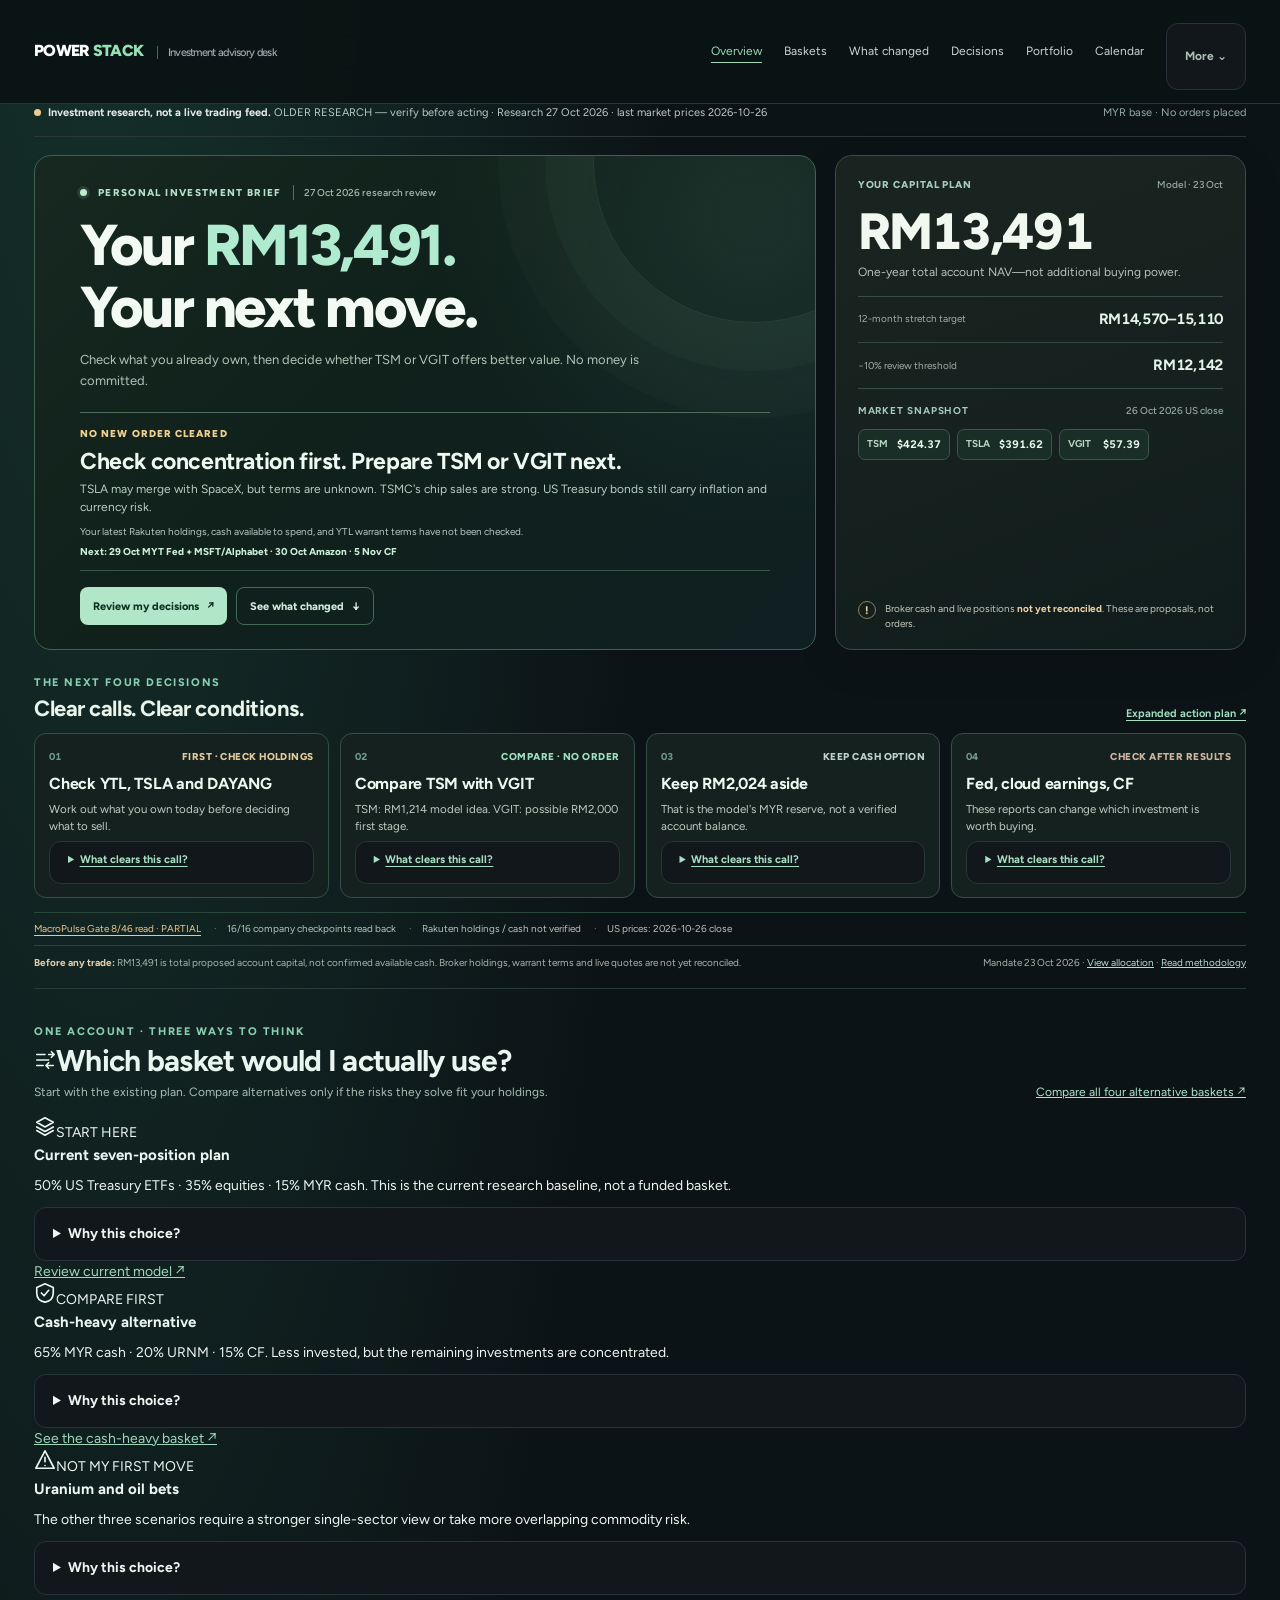
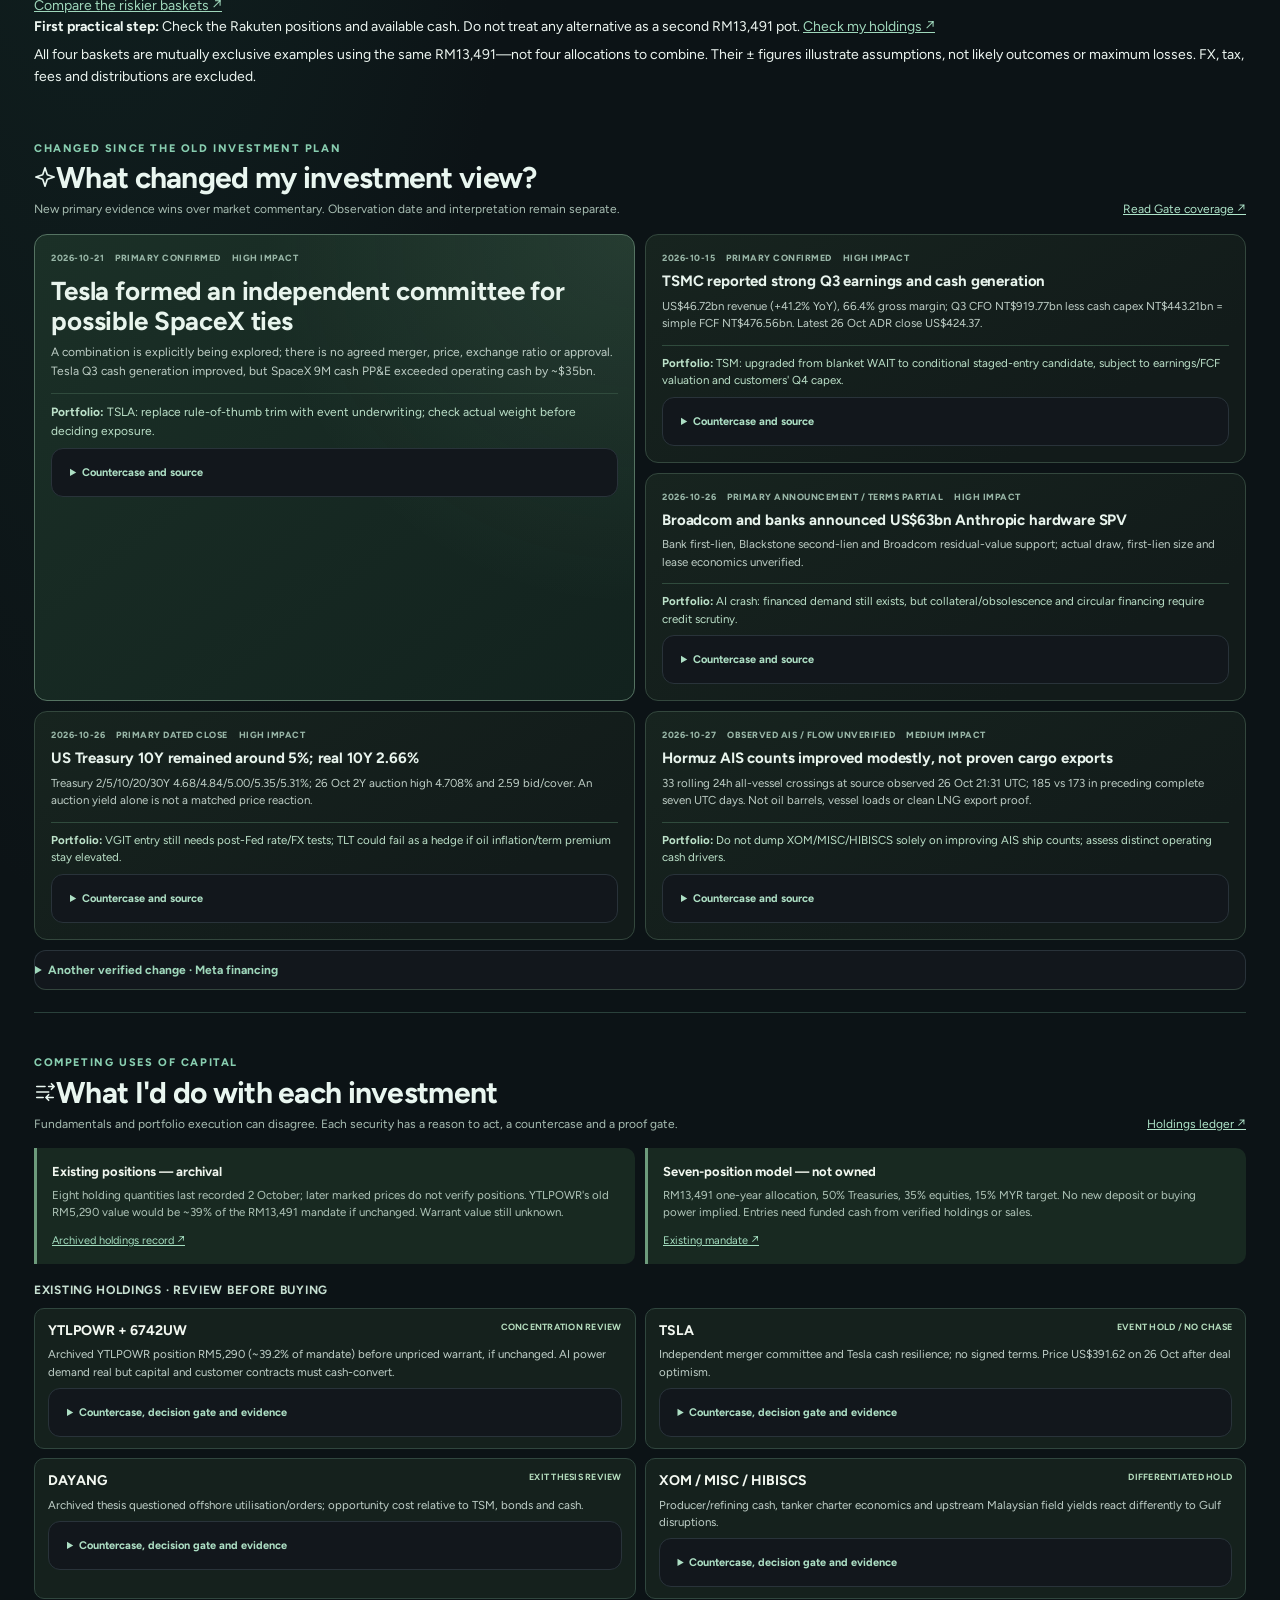
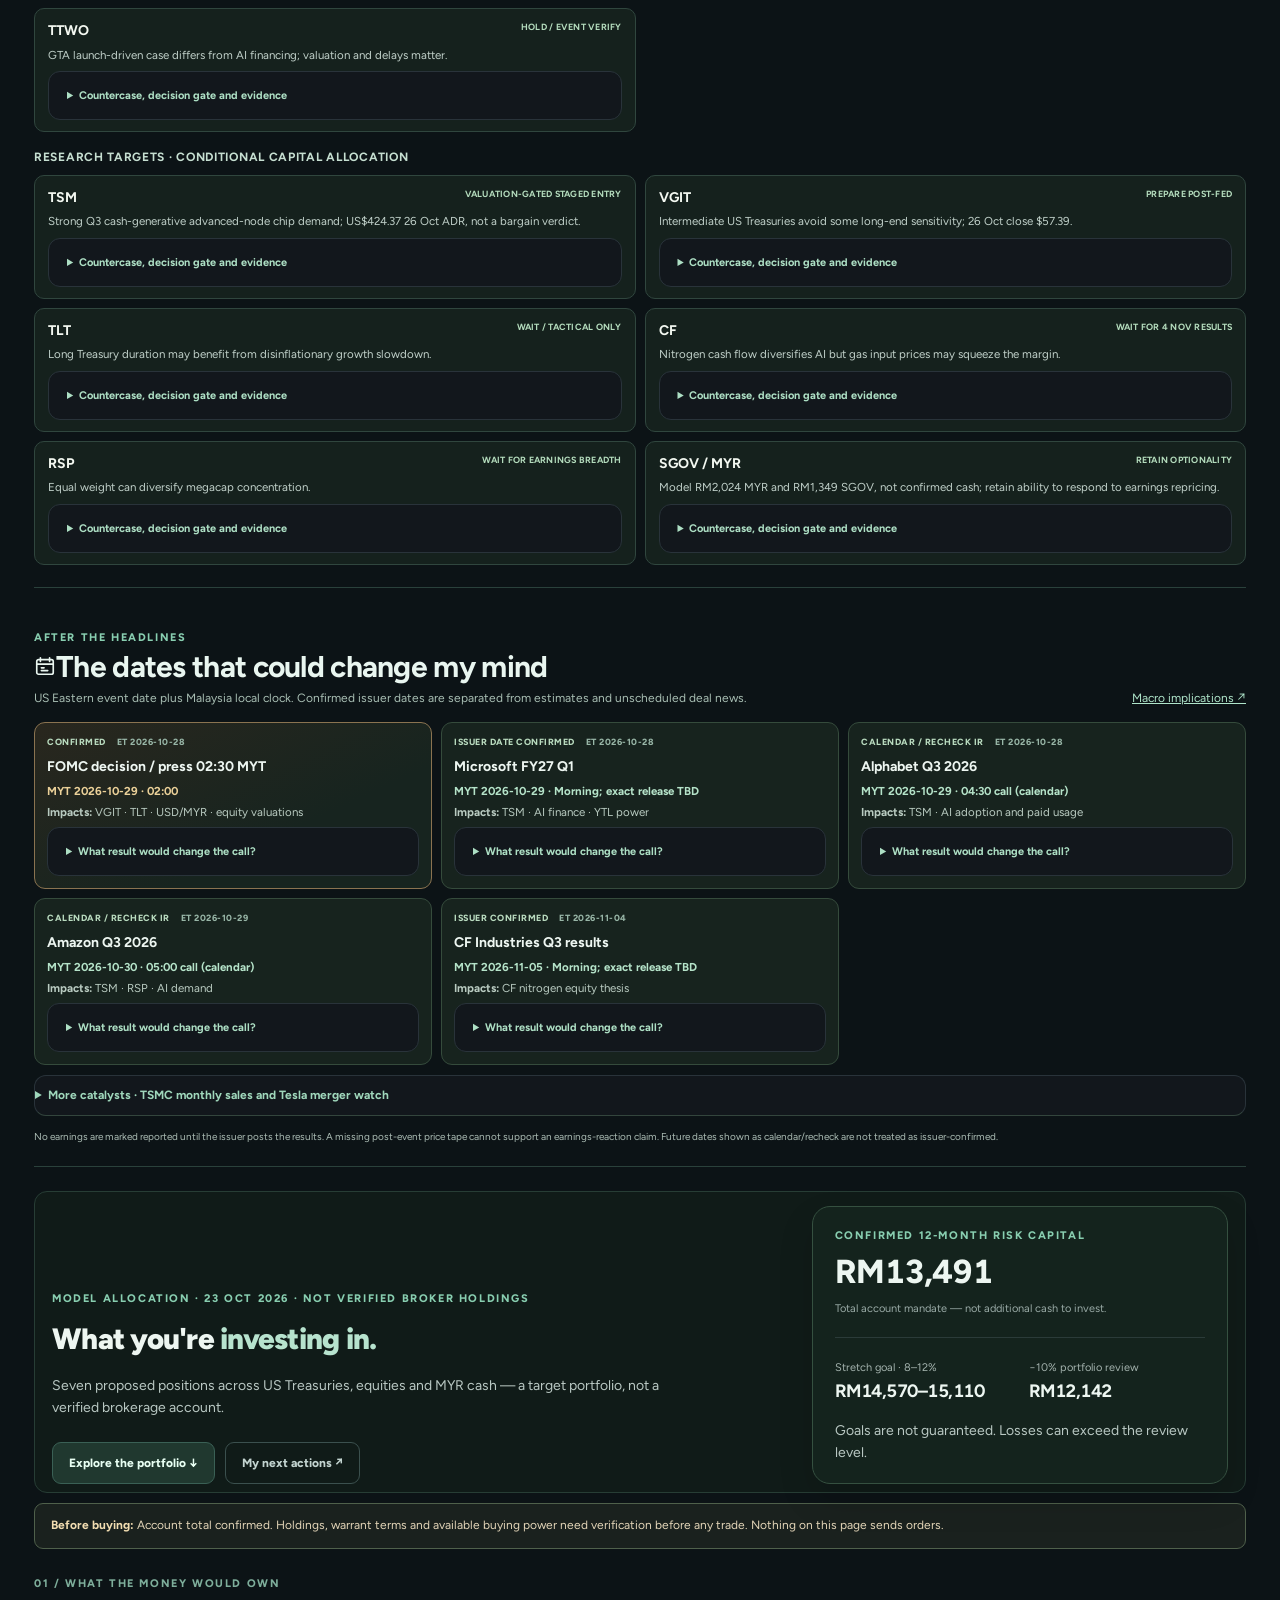
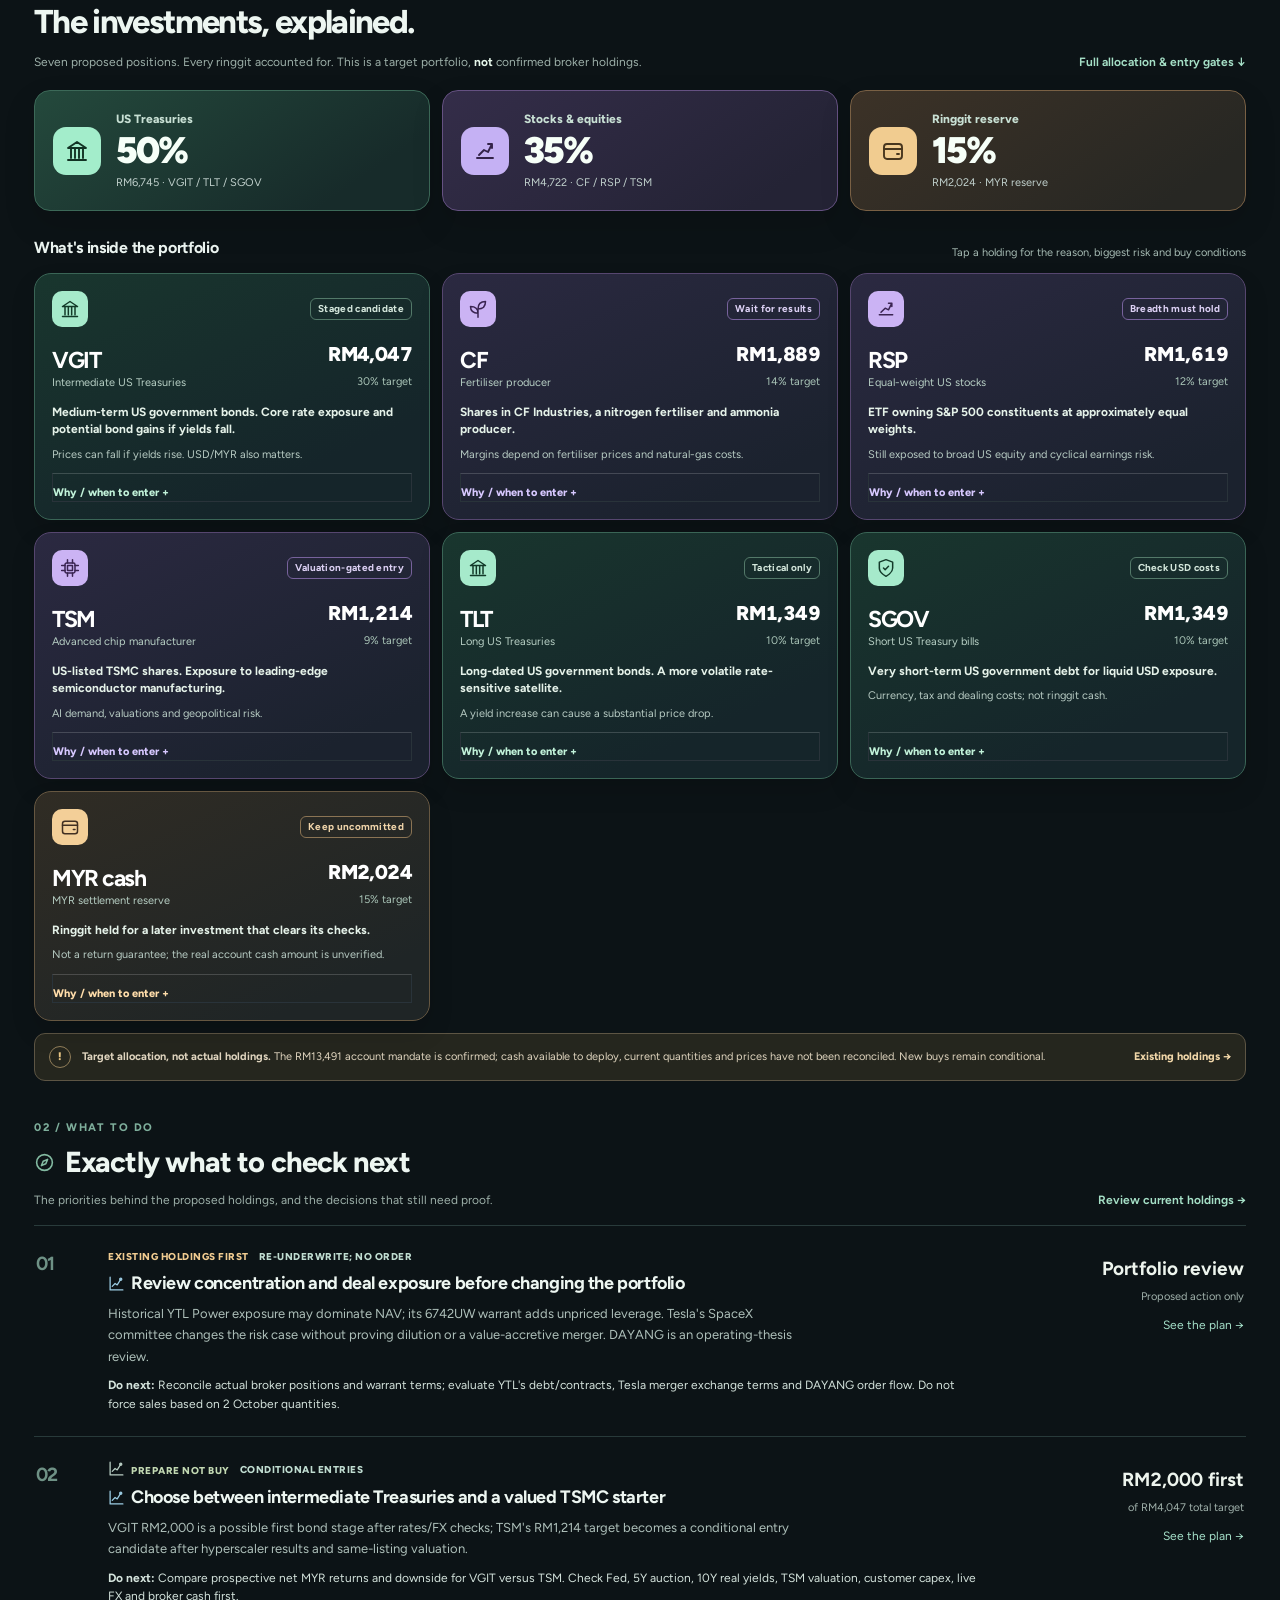
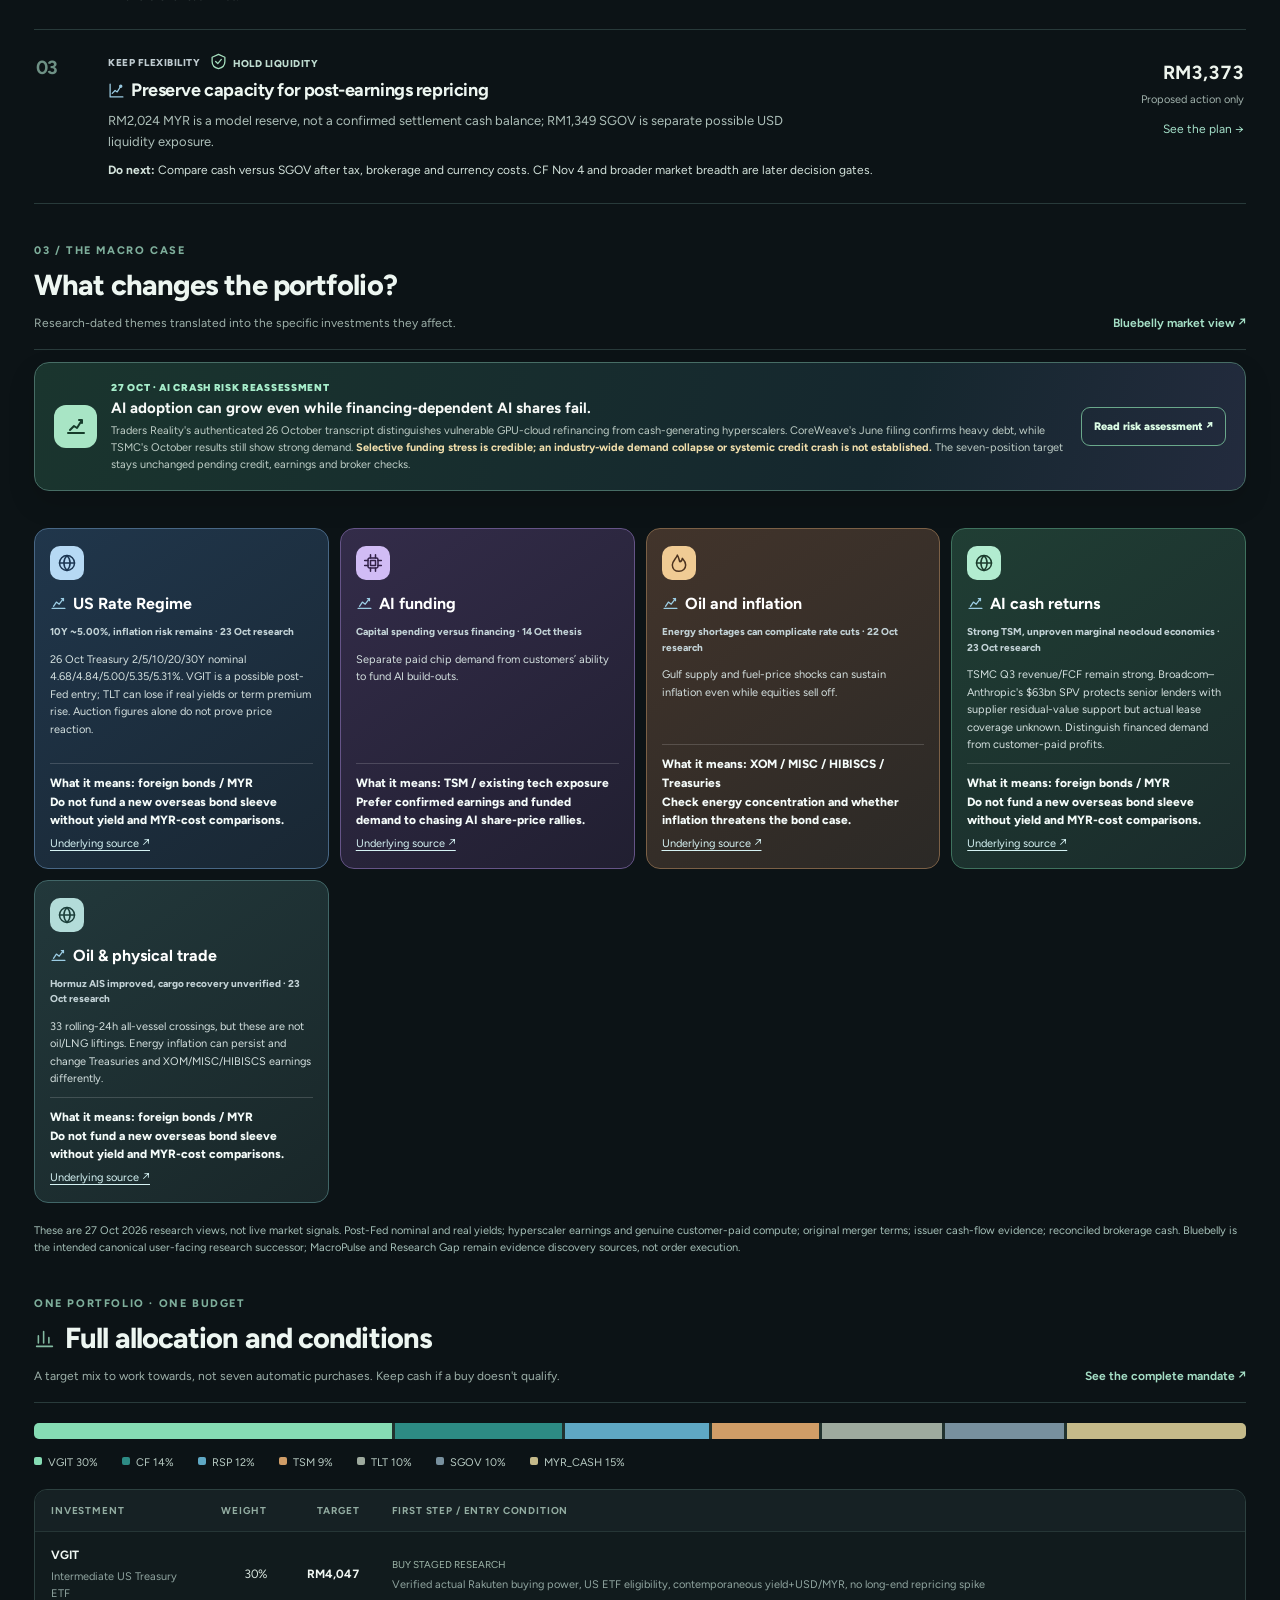
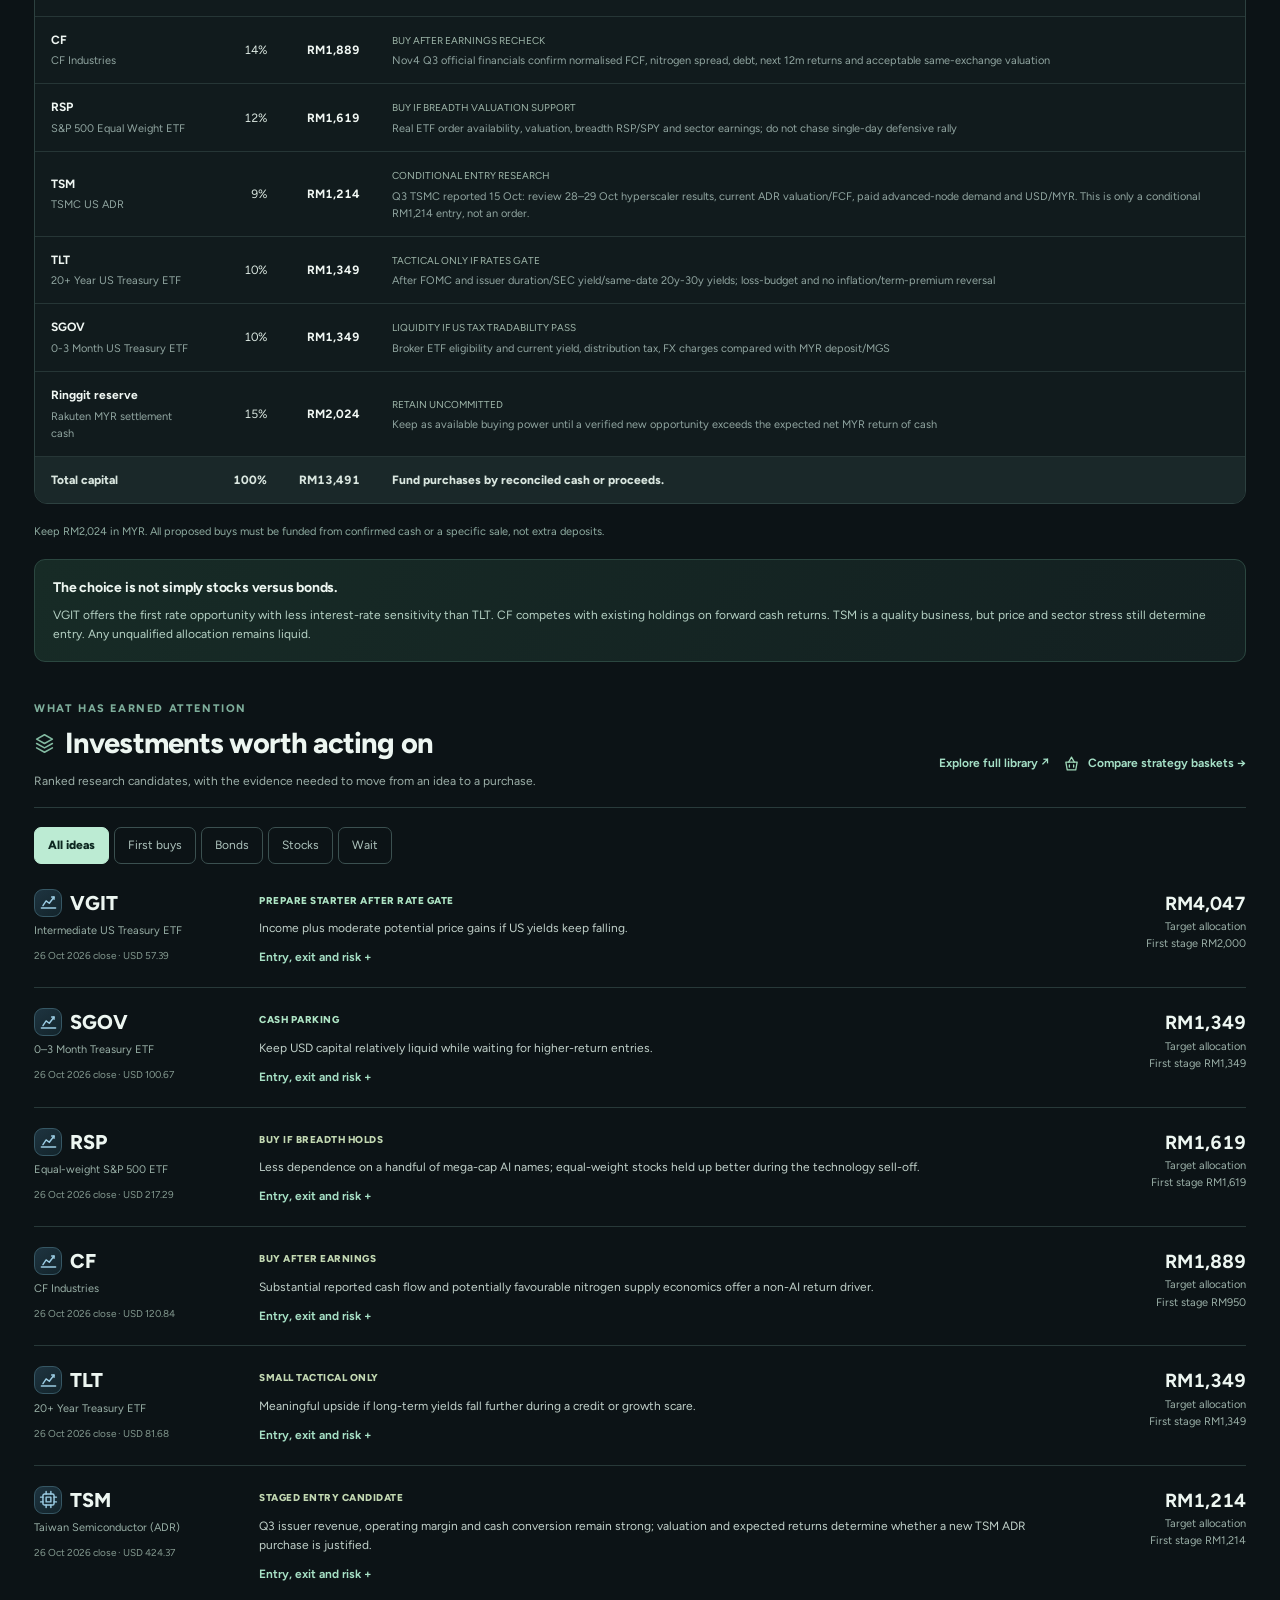
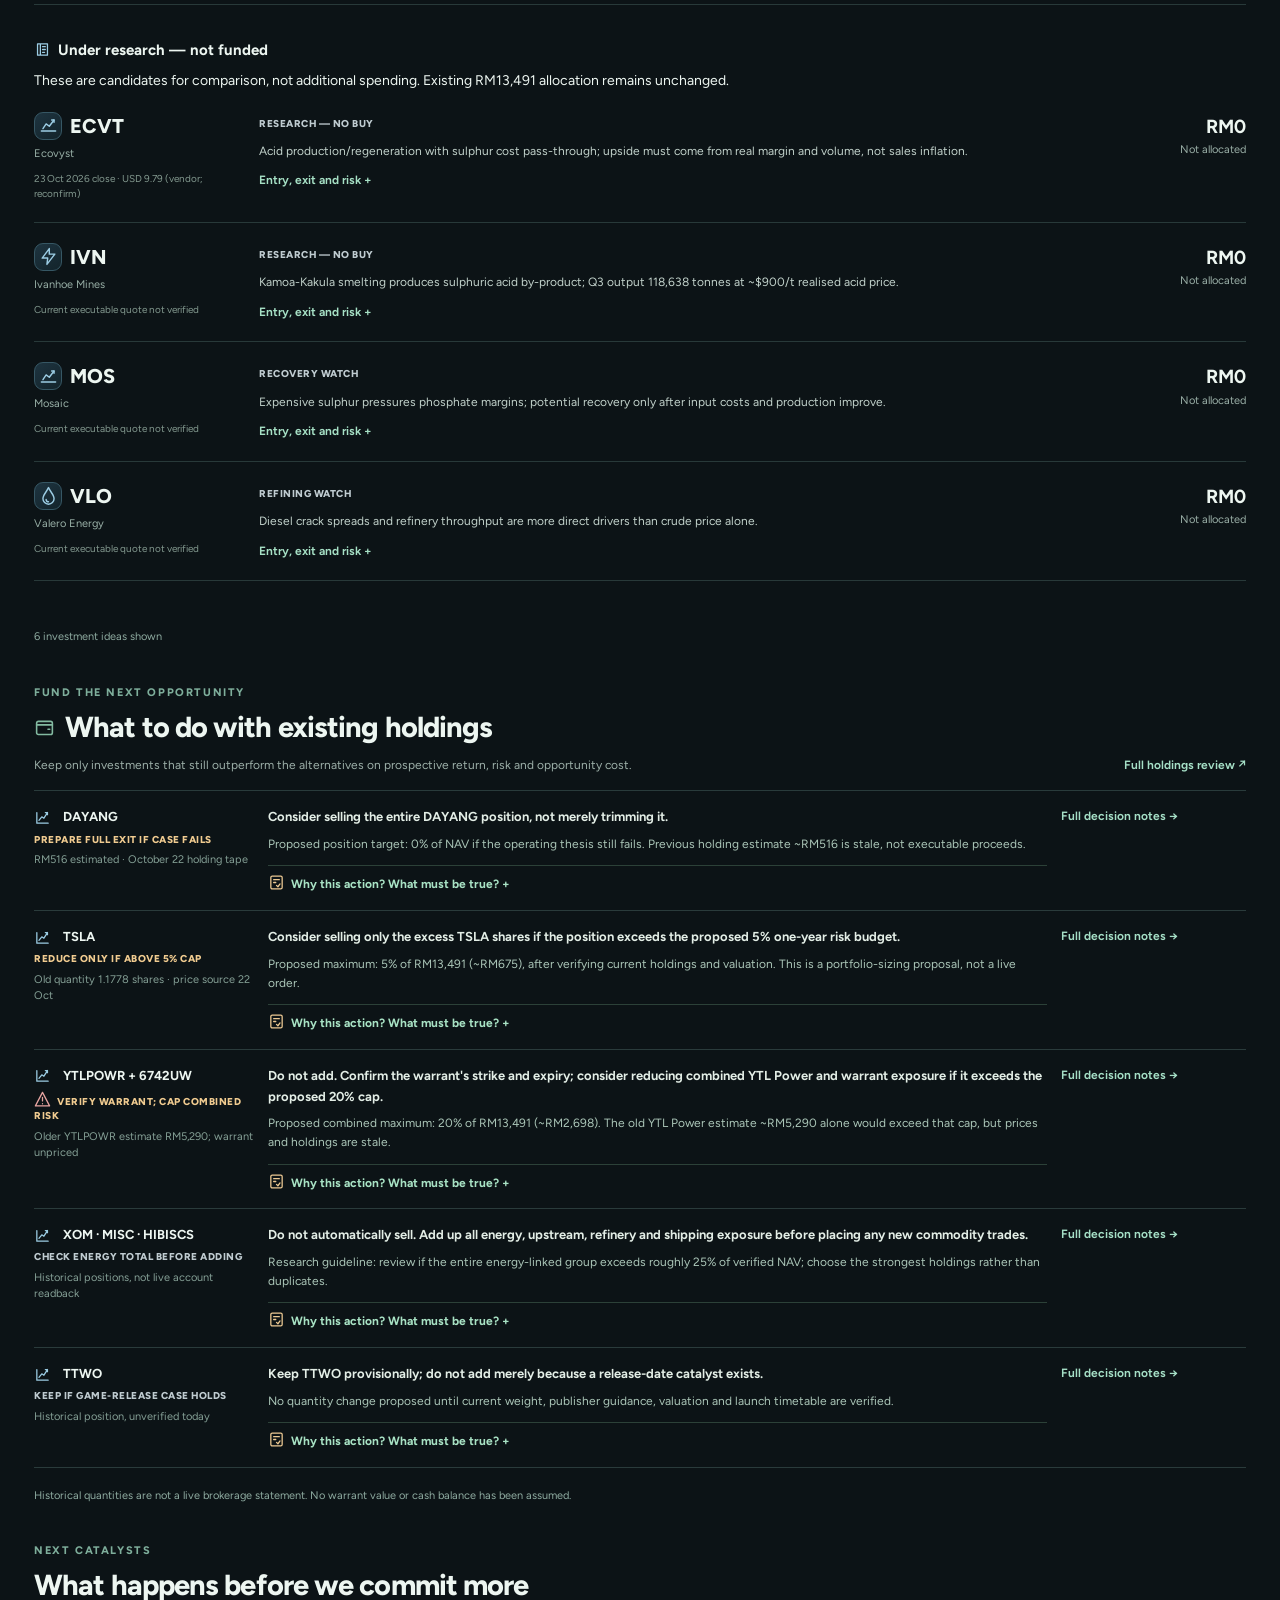
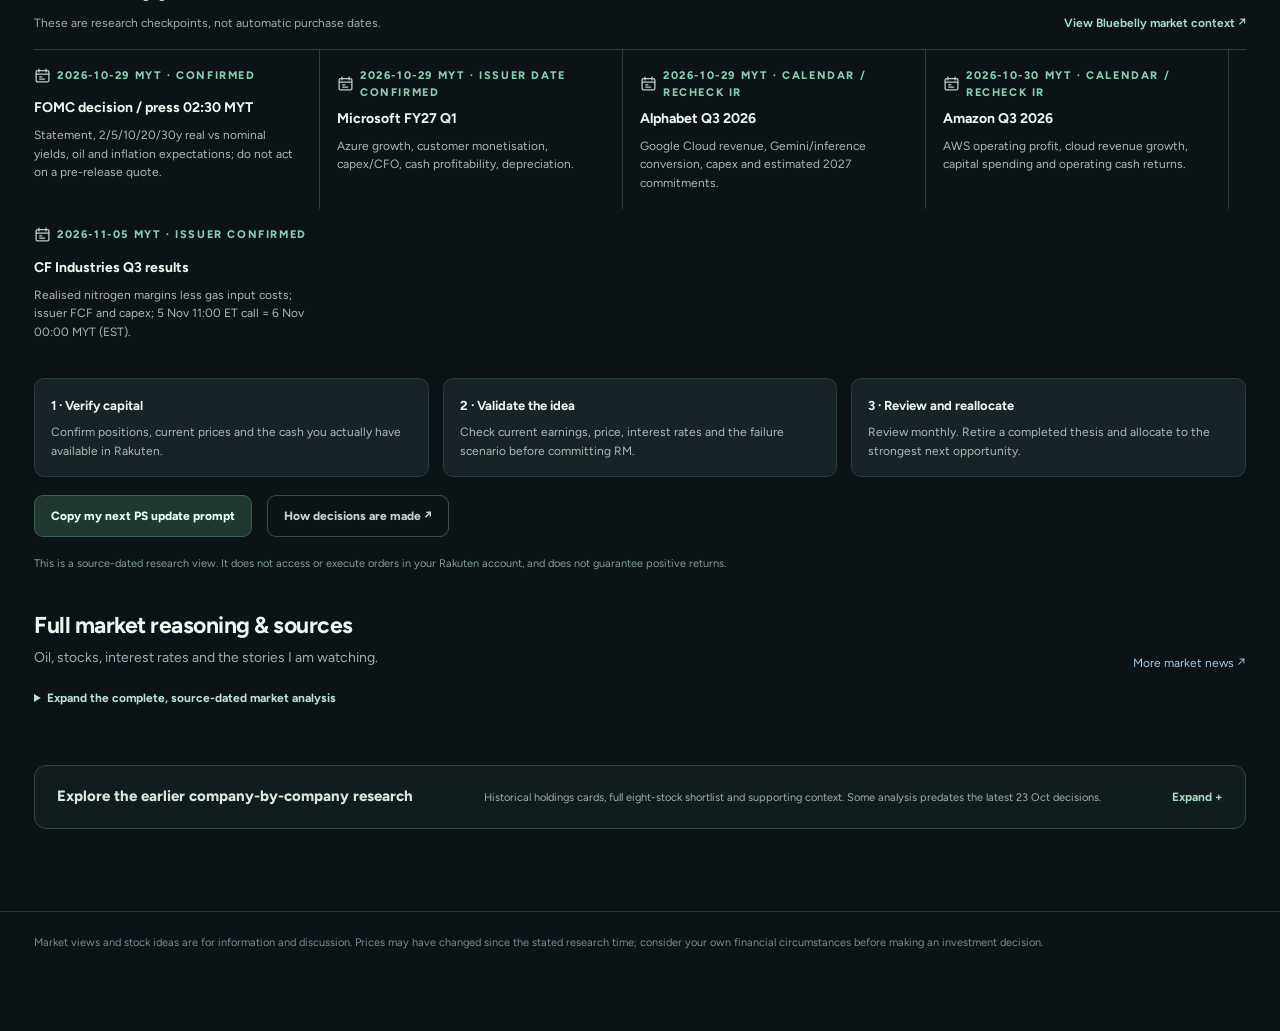
==== commit 309909de: "Show decision icons, plain-language action gates and three basket recommendations on the homepage" ====
--- a/index.html
+++ b/index.html
@@ -63,7 +63,7 @@
 </head>
 <body>
 <header><div class="wrap"><a class="logo" href="index.html">POWER <em>STACK</em> <small>Investment advisory desk</small></a>
-<nav aria-label="Primary"><a href="#decision-brief" aria-current="location">Overview</a><a href="#new-since">What changed</a><a href="#security-decisions">Decisions</a><a href="#investing-now">Portfolio</a><a href="#catalyst-window">Calendar</a><details class="ps-nav-more"><summary>More <span aria-hidden="true">⌄</span></summary><div class="ps-nav-menu"><a href="holdings.html">My holdings</a><a href="themes.html">Macro themes</a><a href="#market-summary">Market summary</a><a href="research-library.html">Research library</a><a href="#next-moves">Detailed actions</a></div></details></nav></div></header>
+<nav aria-label="Primary"><a href="#decision-brief" aria-current="location">Overview</a><a href="#basket-recommendations">Baskets</a><a href="#new-since">What changed</a><a href="#security-decisions">Decisions</a><a href="#investing-now">Portfolio</a><a href="#catalyst-window">Calendar</a><details class="ps-nav-more"><summary>More <span aria-hidden="true">⌄</span></summary><div class="ps-nav-menu"><a href="holdings.html">My holdings</a><a href="themes.html">Macro themes</a><a href="#market-summary">Market summary</a><a href="research-library.html">Research library</a><a href="#next-moves">Detailed actions</a></div></details></nav></div></header>
 <main class="wrap">
 
 <div class="adv-status" aria-label="Investment research freshness"><span><span class="adv-status-dot"></span><strong>Investment research, not a live trading feed.</strong> <span id="adv-research-status">Research 27 Oct 2026 · US closes through 26 Oct.</span></span><span class="adv-status-right">MYR base · No orders placed</span></div>
@@ -105,15 +105,23 @@
   </aside>
  </div>
  <div class="ps-action-heading"><div><span class="adv-overline">THE NEXT FOUR DECISIONS</span><h2>Clear calls. Clear conditions.</h2></div><a href="#next-moves" class="ps-decision-more">Expanded action plan ↗</a></div>
- <div class="ps-decision-grid" id="ps-decision-grid"><article class="ps-decision-card ps-decision-review"><div class="ps-decision-card-top"><span class="ps-decision-index">01</span><span class="ps-decision-state">REVIEW</span></div><h3>YTL / TSLA / DAYANG</h3><p>Concentration, merger terms and contract strength come first.</p><details class="ps-decision-detail"><summary>What clears this call?</summary><p>YTL + warrant combined weight may be large; use verified Rakuten quantities. TSLA: wait for terms, model dilution and combined FCF. DAYANG: inspect orders, earnings and opportunity cost.</p><a href="#security-decisions">Review the evidence ↗</a></details></article>
-<article class="ps-decision-card ps-decision-prepare"><div class="ps-decision-card-top"><span class="ps-decision-index">02</span><span class="ps-decision-state">PREPARE</span></div><h3>TSM · RM1,214 / VGIT · RM2,000</h3><p>Two different conditional candidates; compare return after FX.</p><details class="ps-decision-detail"><summary>What clears this call?</summary><p>TSM: current ADR valuation and post-hyperscaler cash capex. VGIT: nominal/real yields after the Fed, inflation sensitivity and actual buying power. No cash committed.</p><a href="#security-decisions">Review the evidence ↗</a></details></article>
-<article class="ps-decision-card ps-decision-liquid"><div class="ps-decision-card-top"><span class="ps-decision-index">03</span><span class="ps-decision-state">KEEP</span></div><h3>RM2,024 MYR reserve</h3><p>Model reserve only; SGOV RM1,349 is a separate USD option.</p><details class="ps-decision-detail"><summary>What clears this call?</summary><p>Check fees, yield, tax and FX and do not mistake the target reserve for verified Rakuten balance.</p><a href="#investment-plan">Review the evidence ↗</a></details></article>
-<article class="ps-decision-card ps-decision-wait"><div class="ps-decision-card-top"><span class="ps-decision-index">04</span><span class="ps-decision-state">WATCH</span></div><h3>Fed · Big Tech · CF</h3><p>Upcoming results can reverse today&#39;s preferred entry.</p><details class="ps-decision-detail"><summary>What clears this call?</summary><p>Use exact issuer publication times and compare capex, CFO, paid AI usage, demand, cash returns, 5Y/10Y yields and nitrogen-versus-gas spreads.</p><a href="#catalyst-window">Review the evidence ↗</a></details></article></div>
+ <div class="ps-decision-grid" id="ps-decision-grid"><article class="ps-decision-card ps-decision-review"><div class="ps-decision-card-top"><span class="ps-action-graphic"><span class="ps-semantic-icon ps-semantic-icon--warn" aria-hidden="true"><svg viewBox="0 0 24 24" width="22" height="22" fill="none" stroke="currentColor" stroke-width="1.8" stroke-linecap="round" stroke-linejoin="round"><use href="assets/market-iconography/sprite.svg#bb-risk"></use></svg></span><span class="ps-decision-index">01</span></span><span class="ps-decision-state">FIRST · CHECK HOLDINGS</span></div><h3>Check YTL, TSLA and DAYANG</h3><p>Work out what you own today before deciding what to sell.</p><details class="ps-decision-detail"><summary>What to check first</summary><p>Open the holdings review. Check YTL Power plus its warrant together, your TSLA position size, and DAYANG&#39;s latest contracts. Do not place an exit order until the quantities and evidence match.</p><a href="#security-decisions">Open the full assessment ↗</a></details></article>
+<article class="ps-decision-card ps-decision-prepare"><div class="ps-decision-card-top"><span class="ps-action-graphic"><span class="ps-semantic-icon ps-semantic-icon--info" aria-hidden="true"><svg viewBox="0 0 24 24" width="22" height="22" fill="none" stroke="currentColor" stroke-width="1.8" stroke-linecap="round" stroke-linejoin="round"><use href="assets/market-iconography/sprite.svg#bb-compare"></use></svg></span><span class="ps-decision-index">02</span></span><span class="ps-decision-state">COMPARE · NO ORDER</span></div><h3>Compare TSM with VGIT</h3><p>TSM: RM1,214 model idea. VGIT: possible RM2,000 first stage.</p><details class="ps-decision-detail"><summary>What to check first</summary><p>For TSM, check the price paid against earnings and what cloud customers report. For VGIT, check US yields after the Fed, USD/MYR and all dealing costs. Pick neither if the numbers do not work.</p><a href="#security-decisions">Open the full assessment ↗</a></details></article>
+<article class="ps-decision-card ps-decision-liquid"><div class="ps-decision-card-top"><span class="ps-action-graphic"><span class="ps-semantic-icon ps-semantic-icon--good" aria-hidden="true"><svg viewBox="0 0 24 24" width="22" height="22" fill="none" stroke="currentColor" stroke-width="1.8" stroke-linecap="round" stroke-linejoin="round"><use href="assets/market-iconography/sprite.svg#bb-shield"></use></svg></span><span class="ps-decision-index">03</span></span><span class="ps-decision-state">KEEP CASH OPTION</span></div><h3>Keep RM2,024 aside</h3><p>That is the model&#39;s MYR reserve, not a verified account balance.</p><details class="ps-decision-detail"><summary>What to check first</summary><p>Confirm real buying power in Rakuten. Keep SGOV&#39;s separate RM1,349 USD allocation out of the MYR-cash total; compare fund taxes, FX and fees before using it.</p><a href="#investment-plan">Open the full assessment ↗</a></details></article>
+<article class="ps-decision-card ps-decision-wait"><div class="ps-decision-card-top"><span class="ps-action-graphic"><span class="ps-semantic-icon ps-semantic-icon--neutral" aria-hidden="true"><svg viewBox="0 0 24 24" width="22" height="22" fill="none" stroke="currentColor" stroke-width="1.8" stroke-linecap="round" stroke-linejoin="round"><use href="assets/market-iconography/sprite.svg#bb-calendar"></use></svg></span><span class="ps-decision-index">04</span></span><span class="ps-decision-state">CHECK AFTER RESULTS</span></div><h3>Fed, cloud earnings, CF</h3><p>These reports can change which investment is worth buying.</p><details class="ps-decision-detail"><summary>What to check first</summary><p>29 Oct Malaysia time: Fed, Microsoft and Alphabet. 30 Oct: Amazon. 5 Nov: CF results. Read the releases first, then compare new cash-flow and demand numbers before changing your plan.</p><a href="#catalyst-window">Open the full assessment ↗</a></details></article></div>
  <div class="ps-evidence-strip" id="ps-evidence-strip"><a href="https://app.notion.com/p/406519b67a9481ca9874e9ba45b77e00">MacroPulse Gate 8/46 read · PARTIAL</a><span>16/16 company checkpoints read back</span><span>Rakuten holdings / cash not verified</span><span>US prices: 2026-10-26 close</span></div>
  <div class="ps-decision-footer"><p id="ps-decision-caveat"><strong>Before any trade:</strong> RM13,491 is total proposed account capital, not confirmed available cash. Broker holdings, warrant terms and live quotes are not yet reconciled.</p><span>Mandate 23 Oct 2026 · <a href="data/rakuten-one-year-mandate.json">View allocation</a> · <a href="research/2026-10-27-deep-decision-refresh-plan.md">Read methodology</a></span></div>
 </section>
+<section id="basket-recommendations" class="ps-basket-recommendations" aria-labelledby="ps-basket-title">
+<div class="ps-current-heading ps-basket-heading"><div><div class="adv-overline">ONE ACCOUNT · THREE WAYS TO THINK</div><h2 id="ps-basket-title"><span class="ps-semantic-icon ps-semantic-icon--info" aria-hidden="true"><svg viewBox="0 0 24 24" width="22" height="22" fill="none" stroke="currentColor" stroke-width="1.8" stroke-linecap="round" stroke-linejoin="round"><use href="assets/market-iconography/sprite.svg#bb-compare"></use></svg></span>Which basket would I actually use?</h2><p>Start with the existing plan. Compare alternatives only if the risks they solve fit your holdings.</p></div><a href="baskets.html" class="ps-basket-all">Compare all four alternative baskets ↗</a></div>
+<div class="ps-basket-guides" id="ps-home-basket-guides"><article class="ps-home-basket-card ps-home-basket-card--baseline"><div class="ps-home-basket-card-top"><span class="ps-semantic-icon ps-semantic-icon--good" aria-hidden="true"><svg viewBox="0 0 24 24" width="22" height="22" fill="none" stroke="currentColor" stroke-width="1.8" stroke-linecap="round" stroke-linejoin="round"><use href="assets/market-iconography/sprite.svg#bb-layers"></use></svg></span><span>START HERE</span></div><h3>Current seven-position plan</h3><p>50% US Treasury ETFs · 35% equities · 15% MYR cash. This is the current research baseline, not a funded basket.</p><details><summary>Why this choice?</summary><p>Keep it as the comparison point. VGIT and TSM can qualify after prices, earnings and cash are checked; no automatic purchase.</p></details><a href="#investing-now" class="ps-basket-cta">Review current model <span aria-hidden="true">↗</span></a></article>
+<article class="ps-home-basket-card ps-home-basket-card--alternative"><div class="ps-home-basket-card-top"><span class="ps-semantic-icon ps-semantic-icon--info" aria-hidden="true"><svg viewBox="0 0 24 24" width="22" height="22" fill="none" stroke="currentColor" stroke-width="1.8" stroke-linecap="round" stroke-linejoin="round"><use href="assets/market-iconography/sprite.svg#bb-shield"></use></svg></span><span>COMPARE FIRST</span></div><h3>Cash-heavy alternative</h3><p>65% MYR cash · 20% URNM · 15% CF. Less invested, but the remaining investments are concentrated.</p><details><summary>Why this choice?</summary><p>Only a defensive comparison. URNM is still a volatile miner ETF; CF needs its November earnings. Do not call it safe cash.</p></details><a href="baskets.html#basket-dry-powder" class="ps-basket-cta">See the cash-heavy basket <span aria-hidden="true">↗</span></a></article>
+<article class="ps-home-basket-card ps-home-basket-card--risk"><div class="ps-home-basket-card-top"><span class="ps-semantic-icon ps-semantic-icon--warn" aria-hidden="true"><svg viewBox="0 0 24 24" width="22" height="22" fill="none" stroke="currentColor" stroke-width="1.8" stroke-linecap="round" stroke-linejoin="round"><use href="assets/market-iconography/sprite.svg#bb-risk"></use></svg></span><span>NOT MY FIRST MOVE</span></div><h3>Uranium and oil bets</h3><p>The other three scenarios require a stronger single-sector view or take more overlapping commodity risk.</p><details><summary>Why this choice?</summary><p>Wait for uranium contract evidence, Gulf cargo flows and CF results. Check current oil holdings first. None clears a new trade today.</p></details><a href="baskets.html#basket-compare-title" class="ps-basket-cta">Compare the riskier baskets <span aria-hidden="true">↗</span></a></article></div>
+<div class="ps-basket-next" id="ps-basket-next"><strong>First practical step:</strong> Check the Rakuten positions and available cash. Do not treat any alternative as a second RM13,491 pot. <a href="holdings.html">Check my holdings ↗</a></div>
+<p class="ps-basket-qualification" id="ps-basket-qualification">All four baskets are mutually exclusive examples using the same RM13,491—not four allocations to combine. Their ± figures illustrate assumptions, not likely outcomes or maximum losses. FX, tax, fees and distributions are excluded.</p>
+</section>
 <section class="ps-current-section" id="new-since" aria-labelledby="ps-new-title">
-<div class="ps-current-heading"><div><div class="adv-overline">CHANGED SINCE THE OLD INVESTMENT PLAN</div><h2 id="ps-new-title">What's new — and does it change a decision?</h2><p>New primary evidence wins over market commentary. Observation date and interpretation remain separate.</p></div><a href="https://app.notion.com/p/406519b67a9481ca9874e9ba45b77e00" target="_blank" rel="noopener noreferrer">Read Gate coverage ↗</a></div>
+<div class="ps-current-heading"><div><div class="adv-overline">CHANGED SINCE THE OLD INVESTMENT PLAN</div><h2 id="ps-new-title"><span class="ps-semantic-icon ps-semantic-icon--info" aria-hidden="true"><svg viewBox="0 0 24 24" width="22" height="22" fill="none" stroke="currentColor" stroke-width="1.8" stroke-linecap="round" stroke-linejoin="round"><use href="assets/market-iconography/sprite.svg#bb-spark"></use></svg></span>What changed my investment view?</h2><p>New primary evidence wins over market commentary. Observation date and interpretation remain separate.</p></div><a href="https://app.notion.com/p/406519b67a9481ca9874e9ba45b77e00" target="_blank" rel="noopener noreferrer">Read Gate coverage ↗</a></div>
 <div class="ps-change-grid" id="ps-new-items"><article class="ps-change-item"><div class="ps-item-eyebrow"><span>2026-10-21</span><span>PRIMARY CONFIRMED</span><span>HIGH impact</span></div><h3>Tesla formed an independent committee for possible SpaceX ties</h3><p>A combination is explicitly being explored; there is no agreed merger, price, exchange ratio or approval. Tesla Q3 cash generation improved, but SpaceX 9M cash PP&amp;E exceeded operating cash by ~$35bn.</p><p class="ps-impact"><b>Portfolio:</b> TSLA: replace rule-of-thumb trim with event underwriting; check actual weight before deciding exposure.</p><details><summary>Countercase and source</summary><p>Fair terms and capital synergies could create value, while holding no new money avoids paying the rumour premium.</p><a href="https://ir.tesla.com/_flysystem/s3/sec/000162828026066775/tsla-20260930-gen.pdf" target="_blank" rel="noopener noreferrer">Original / supporting evidence ↗</a></details></article>
 <article class="ps-change-item"><div class="ps-item-eyebrow"><span>2026-10-15</span><span>PRIMARY CONFIRMED</span><span>HIGH impact</span></div><h3>TSMC reported strong Q3 earnings and cash generation</h3><p>US$46.72bn revenue (+41.2% YoY), 66.4% gross margin; Q3 CFO NT$919.77bn less cash capex NT$443.21bn = simple FCF NT$476.56bn. Latest 26 Oct ADR close US$424.37.</p><p class="ps-impact"><b>Portfolio:</b> TSM: upgraded from blanket WAIT to conditional staged-entry candidate, subject to earnings/FCF valuation and customers&#39; Q4 capex.</p><details><summary>Countercase and source</summary><p>High-quality earnings can still deliver poor forward shareholder returns when valuation/cycle/geopolitical risks are high.</p><a href="https://pr.tsmc.com/english/news/3346" target="_blank" rel="noopener noreferrer">Original / supporting evidence ↗</a></details></article>
 <article class="ps-change-item"><div class="ps-item-eyebrow"><span>2026-10-26</span><span>PRIMARY ANNOUNCEMENT / TERMS PARTIAL</span><span>HIGH impact</span></div><h3>Broadcom and banks announced US$63bn Anthropic hardware SPV</h3><p>Bank first-lien, Blackstone second-lien and Broadcom residual-value support; actual draw, first-lien size and lease economics unverified.</p><p class="ps-impact"><b>Portfolio:</b> AI crash: financed demand still exists, but collateral/obsolescence and circular financing require credit scrutiny.</p><details><summary>Countercase and source</summary><p>Loan structure may reflect efficient financing of genuine, cash-paying workloads rather than a bubble.</p><a href="https://investors.broadcom.com/news-releases/news-release-details/bank-america-blackstone-citi-and-morgan-stanley-announce" target="_blank" rel="noopener noreferrer">Original / supporting evidence ↗</a></details></article>
@@ -121,7 +129,7 @@
 <article class="ps-change-item"><div class="ps-item-eyebrow"><span>2026-10-27</span><span>OBSERVED AIS / FLOW UNVERIFIED</span><span>MEDIUM impact</span></div><h3>Hormuz AIS counts improved modestly, not proven cargo exports</h3><p>33 rolling 24h all-vessel crossings at source observed 26 Oct 21:31 UTC; 185 vs 173 in preceding complete seven UTC days. Not oil barrels, vessel loads or clean LNG export proof.</p><p class="ps-impact"><b>Portfolio:</b> Do not dump XOM/MISC/HIBISCS solely on improving AIS ship counts; assess distinct operating cash drivers.</p><details><summary>Countercase and source</summary><p>Better port/export deliveries and falling war premium could still hurt some energy positions.</p><a href="https://app.notion.com/p/405519b67a94812dbc66ebb8217596dc" target="_blank" rel="noopener noreferrer">Original / supporting evidence ↗</a></details></article></div>
 <details class="ps-more-changes" id="ps-extra-changes"><summary>Another verified change · Meta financing</summary><article class="ps-change-item"><div class="ps-item-eyebrow"><span>2026-10-26</span><span>ISSUER LAUNCH, NOT CLOSED CAPITAL</span><span>HIGH impact</span></div><h3>Meta launched ~$35bn offerings and contemplated more</h3><p>US$22.5bn common forward and ~$12.5bn mandatory convertible; additional US$60bn ATM not yet established. Not US$95bn proceeds in the bank.</p><p class="ps-impact"><b>Portfolio:</b> Track financing terms and ownership dilution versus actual advertising/AI cash return, not just capex headlines.</p><details><summary>Countercase and source</summary><p>Meta advertising cash generation makes its risk different from debt-dependent neocloud projects.</p><a href="https://investor.atmeta.com/investor-news/press-release-details/2026/Meta-Announces-Launch-of-Offering-of-Depositary-Shares-Representing-Series-A-Mandatory-Convertible-Preferred-Stock-and-Offering-of-Class-A-Common-Stock-in-Connection-with-Forward-Sale-Agreements/default.aspx" target="_blank" rel="noopener noreferrer">Original / supporting evidence ↗</a></details></article></details>
 </section><section class="ps-current-section" id="security-decisions" aria-labelledby="ps-security-title">
-<div class="ps-current-heading"><div><div class="adv-overline">COMPETING USES OF CAPITAL</div><h2 id="ps-security-title">Security decisions, not blanket buy/sell labels</h2><p>Fundamentals and portfolio execution can disagree. Each security has a reason to act, a countercase and a proof gate.</p></div><a href="holdings.html">Holdings ledger ↗</a></div>
+<div class="ps-current-heading"><div><div class="adv-overline">COMPETING USES OF CAPITAL</div><h2 id="ps-security-title"><span class="ps-semantic-icon ps-semantic-icon--good" aria-hidden="true"><svg viewBox="0 0 24 24" width="22" height="22" fill="none" stroke="currentColor" stroke-width="1.8" stroke-linecap="round" stroke-linejoin="round"><use href="assets/market-iconography/sprite.svg#bb-compare"></use></svg></span>What I'd do with each investment</h2><p>Fundamentals and portfolio execution can disagree. Each security has a reason to act, a countercase and a proof gate.</p></div><a href="holdings.html">Holdings ledger ↗</a></div>
 <div class="ps-truth-duo">
 <div><strong>Existing positions — archival</strong><p>Eight holding quantities last recorded 2 October; later marked prices do not verify positions. YTLPOWR's old RM5,290 value would be ~39% of the RM13,491 mandate if unchanged. Warrant value still unknown.</p><a href="data/holdings-fundamentals.json">Archived holdings record ↗</a></div>
 <div><strong>Seven-position model — not owned</strong><p>RM13,491 one-year allocation, 50% Treasuries, 35% equities, 15% MYR target. No new deposit or buying power implied. Entries need funded cash from verified holdings or sales.</p><a href="data/rakuten-one-year-mandate.json">Existing mandate ↗</a></div>
@@ -137,7 +145,7 @@
 <article class="ps-call-card"><div class="ps-call-top"><strong>RSP</strong><span>WAIT FOR EARNINGS BREADTH</span></div><p class="ps-call-why">Equal weight can diversify megacap concentration.</p><details><summary>Countercase, decision gate and evidence</summary><p><b>Counter:</b> A broad macro slowdown pressures cyclical companies even with lower mega-cap concentration.</p><p><b>Reassess when:</b> RSP/SPY breadth and revised forward earnings yield versus Treasuries, FX/costs.</p><a href="research/2026-10-27-deep-decision-refresh-plan.md" target="_blank" rel="noopener noreferrer">Underlying source ↗</a></details></article>
 <article class="ps-call-card"><div class="ps-call-top"><strong>SGOV / MYR</strong><span>RETAIN OPTIONALITY</span></div><p class="ps-call-why">Model RM2,024 MYR and RM1,349 SGOV, not confirmed cash; retain ability to respond to earnings repricing.</p><details><summary>Countercase, decision gate and evidence</summary><p><b>Counter:</b> USD liquidity can carry tax/FX cost while MYR cash has different opportunity cost.</p><p><b>Reassess when:</b> Broker eligibility, distribution taxes, live net USD yield, actual MYR cash and transaction costs.</p><a href="data/rakuten-one-year-mandate.json" target="_blank" rel="noopener noreferrer">Underlying source ↗</a></details></article></div></div>
 </section><section class="ps-current-section" id="catalyst-window" aria-labelledby="ps-event-title">
-<div class="ps-current-heading"><div><div class="adv-overline">AFTER THE HEADLINES</div><h2 id="ps-event-title">Upcoming decision checkpoints</h2><p>US Eastern event date plus Malaysia local clock. Confirmed issuer dates are separated from estimates and unscheduled deal news.</p></div><a href="#market-brief">Macro implications ↗</a></div>
+<div class="ps-current-heading"><div><div class="adv-overline">AFTER THE HEADLINES</div><h2 id="ps-event-title"><span class="ps-semantic-icon ps-semantic-icon--neutral" aria-hidden="true"><svg viewBox="0 0 24 24" width="22" height="22" fill="none" stroke="currentColor" stroke-width="1.8" stroke-linecap="round" stroke-linejoin="round"><use href="assets/market-iconography/sprite.svg#bb-calendar"></use></svg></span>The dates that could change my mind</h2><p>US Eastern event date plus Malaysia local clock. Confirmed issuer dates are separated from estimates and unscheduled deal news.</p></div><a href="#market-brief">Macro implications ↗</a></div>
 <div class="ps-event-grid" id="ps-event-cards"><article class="ps-event-card"><div class="ps-item-eyebrow"><span>CONFIRMED</span><span>ET 2026-10-28</span></div><h3>FOMC decision / press 02:30 MYT</h3><p class="ps-event-time">MYT 2026-10-29 · 02:00</p><p><b>Impacts:</b> VGIT · TLT · USD/MYR · equity valuations</p><details><summary>What result would change the call?</summary><p>Statement, 2/5/10/20/30y real vs nominal yields, oil and inflation expectations; do not act on a pre-release quote.</p><a href="https://www.federalreserve.gov/newsevents/2026-october.htm" target="_blank" rel="noopener noreferrer">Issuer / official calendar ↗</a></details></article>
 <article class="ps-event-card"><div class="ps-item-eyebrow"><span>ISSUER DATE CONFIRMED</span><span>ET 2026-10-28</span></div><h3>Microsoft FY27 Q1</h3><p class="ps-event-time">MYT 2026-10-29 · Morning; exact release TBD</p><p><b>Impacts:</b> TSM · AI finance · YTL power</p><details><summary>What result would change the call?</summary><p>Azure growth, customer monetisation, capex/CFO, cash profitability, depreciation.</p><a href="https://www.microsoft.com/en-us/investor/default" target="_blank" rel="noopener noreferrer">Issuer / official calendar ↗</a></details></article>
 <article class="ps-event-card"><div class="ps-item-eyebrow"><span>CALENDAR / RECHECK IR</span><span>ET 2026-10-28</span></div><h3>Alphabet Q3 2026</h3><p class="ps-event-time">MYT 2026-10-29 · 04:30 call (calendar)</p><p><b>Impacts:</b> TSM · AI adoption and paid usage</p><details><summary>What result would change the call?</summary><p>Google Cloud revenue, Gemini/inference conversion, capex and estimated 2027 commitments.</p><a href="https://abc.xyz/investor/" target="_blank" rel="noopener noreferrer">Issuer / official calendar ↗</a></details></article>
@@ -166,7 +174,7 @@
 </section>
 
 <section class="adv-block" id="next-moves" aria-labelledby="adv-move-heading">
-<div class="adv-title-row"><div><div class="adv-overline">02 / WHAT TO DO</div><h2 id="adv-move-heading">My recommended next moves</h2><p>The priorities behind the proposed holdings, and the decisions that still need proof.</p></div><a href="#portfolio-review" class="adv-inline-link">Review current holdings →</a></div>
+<div class="adv-title-row"><div><div class="adv-overline">02 / WHAT TO DO</div><h2 id="adv-move-heading">Exactly what to check next</h2><p>The priorities behind the proposed holdings, and the decisions that still need proof.</p></div><a href="#portfolio-review" class="adv-inline-link">Review current holdings →</a></div>
 <div class="adv-primary-list" id="adv-move-list"><article class="adv-move"><div class="adv-move-num">01</div><div><div class="adv-move-top"><span class="adv-tag caution">EXISTING HOLDINGS FIRST</span><span class="adv-tag">RE-UNDERWRITE; NO ORDER</span></div><h3>Review concentration and deal exposure before changing the portfolio</h3><p>Historical YTL Power exposure may dominate NAV; its 6742UW warrant adds unpriced leverage. Tesla&#39;s SpaceX committee changes the risk case without proving dilution or a value-accretive merger. DAYANG is an operating-thesis review.</p><div class="adv-move-more"><strong>Do next:</strong> Reconcile actual broker positions and warrant terms; evaluate YTL&#39;s debt/contracts, Tesla merger exchange terms and DAYANG order flow. Do not force sales based on 2 October quantities.</div></div><div class="adv-move-side"><strong>Portfolio review</strong><small>Proposed action only</small><a href="#security-decisions">See the plan →</a></div></article><article class="adv-move"><div class="adv-move-num">02</div><div><div class="adv-move-top"><span class="adv-tag conditional">PREPARE NOT BUY</span><span class="adv-tag">CONDITIONAL ENTRIES</span></div><h3>Choose between intermediate Treasuries and a valued TSMC starter</h3><p>VGIT RM2,000 is a possible first bond stage after rates/FX checks; TSM&#39;s RM1,214 target becomes a conditional entry candidate after hyperscaler results and same-listing valuation.</p><div class="adv-move-more"><strong>Do next:</strong> Compare prospective net MYR returns and downside for VGIT versus TSM. Check Fed, 5Y auction, 10Y real yields, TSM valuation, customer capex, live FX and broker cash first.</div></div><div class="adv-move-side"><strong>RM2,000 first</strong><small>of RM4,047 total target</small><a href="#security-decisions">See the plan →</a></div></article><article class="adv-move"><div class="adv-move-num">03</div><div><div class="adv-move-top"><span class="adv-tag neutral">KEEP FLEXIBILITY</span><span class="adv-tag">HOLD LIQUIDITY</span></div><h3>Preserve capacity for post-earnings repricing</h3><p>RM2,024 MYR is a model reserve, not a confirmed settlement cash balance; RM1,349 SGOV is separate possible USD liquidity exposure.</p><div class="adv-move-more"><strong>Do next:</strong> Compare cash versus SGOV after tax, brokerage and currency costs. CF Nov 4 and broader market breadth are later decision gates.</div></div><div class="adv-move-side"><strong>RM3,373</strong><small>Proposed action only</small><a href="#catalyst-window">See the plan →</a></div></article></div>
 </section>
 <section class="adv-block" id="market-brief" aria-labelledby="adv-market-heading">
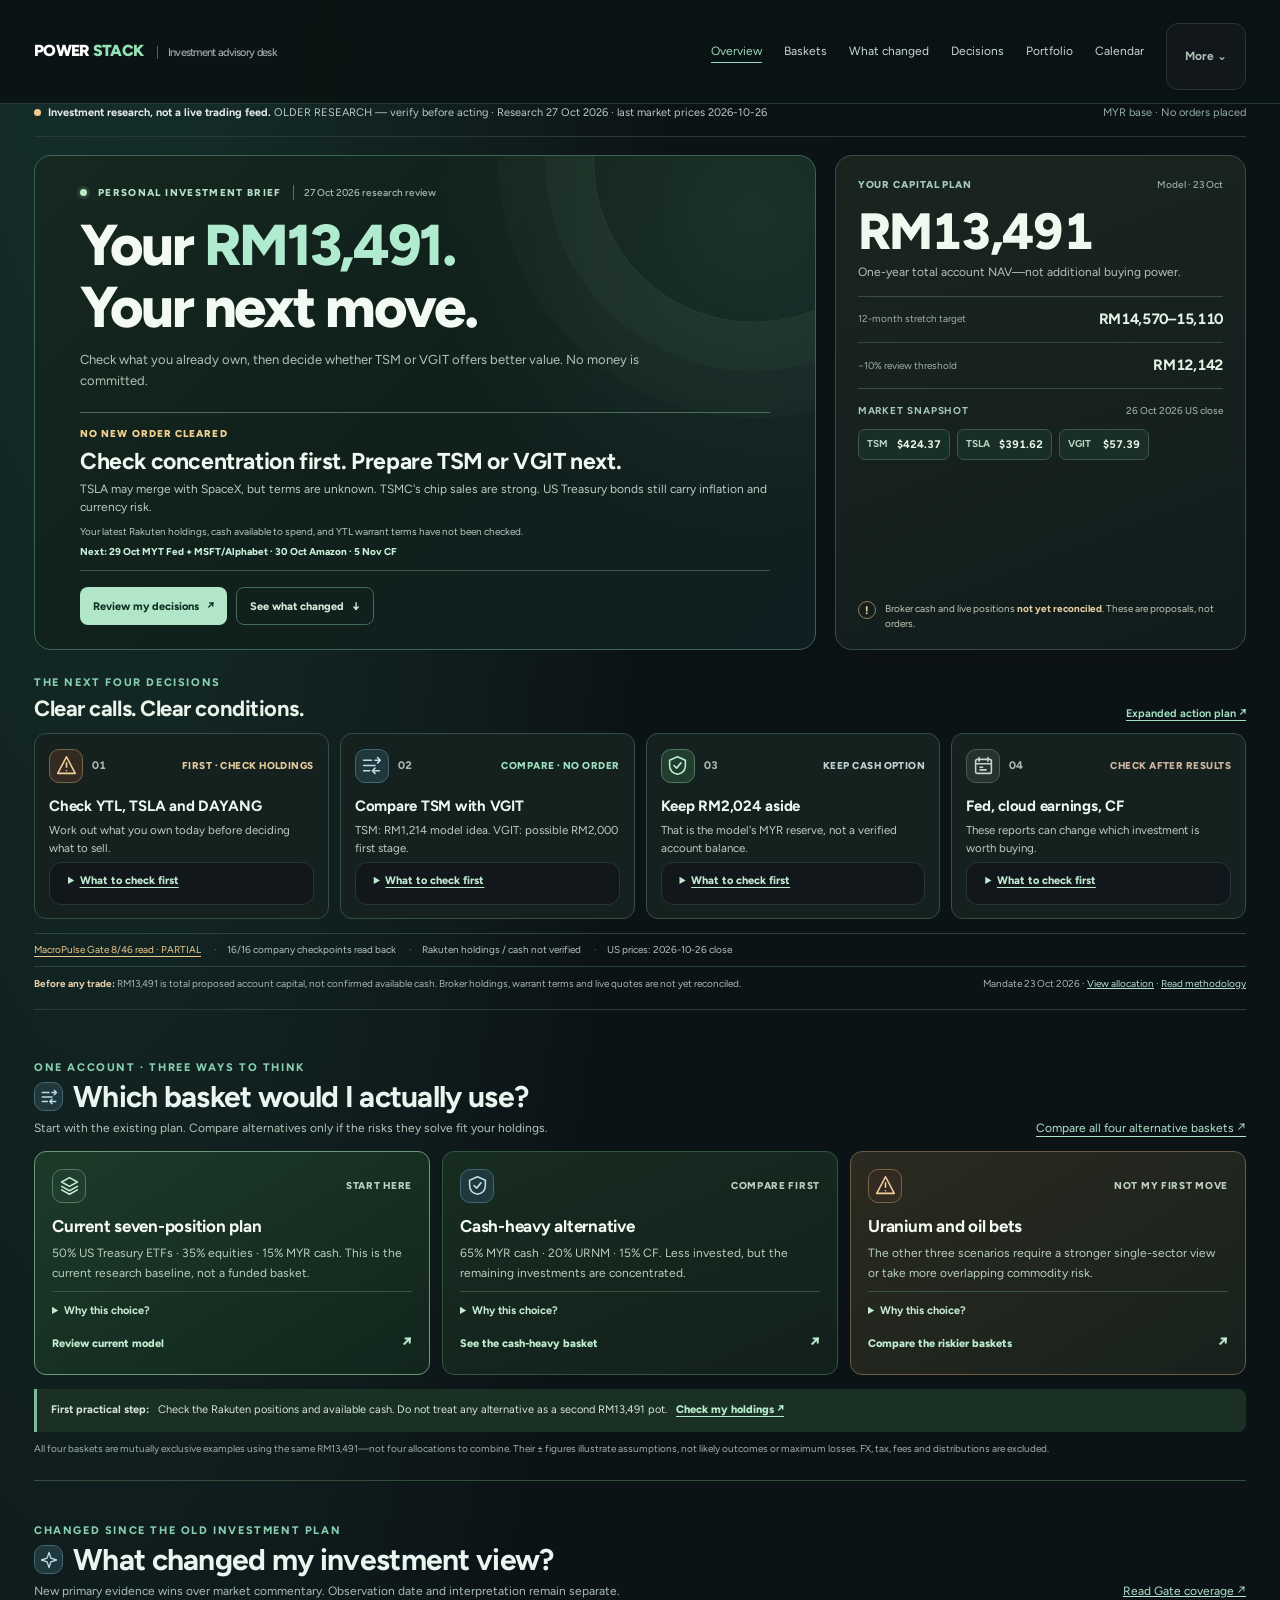
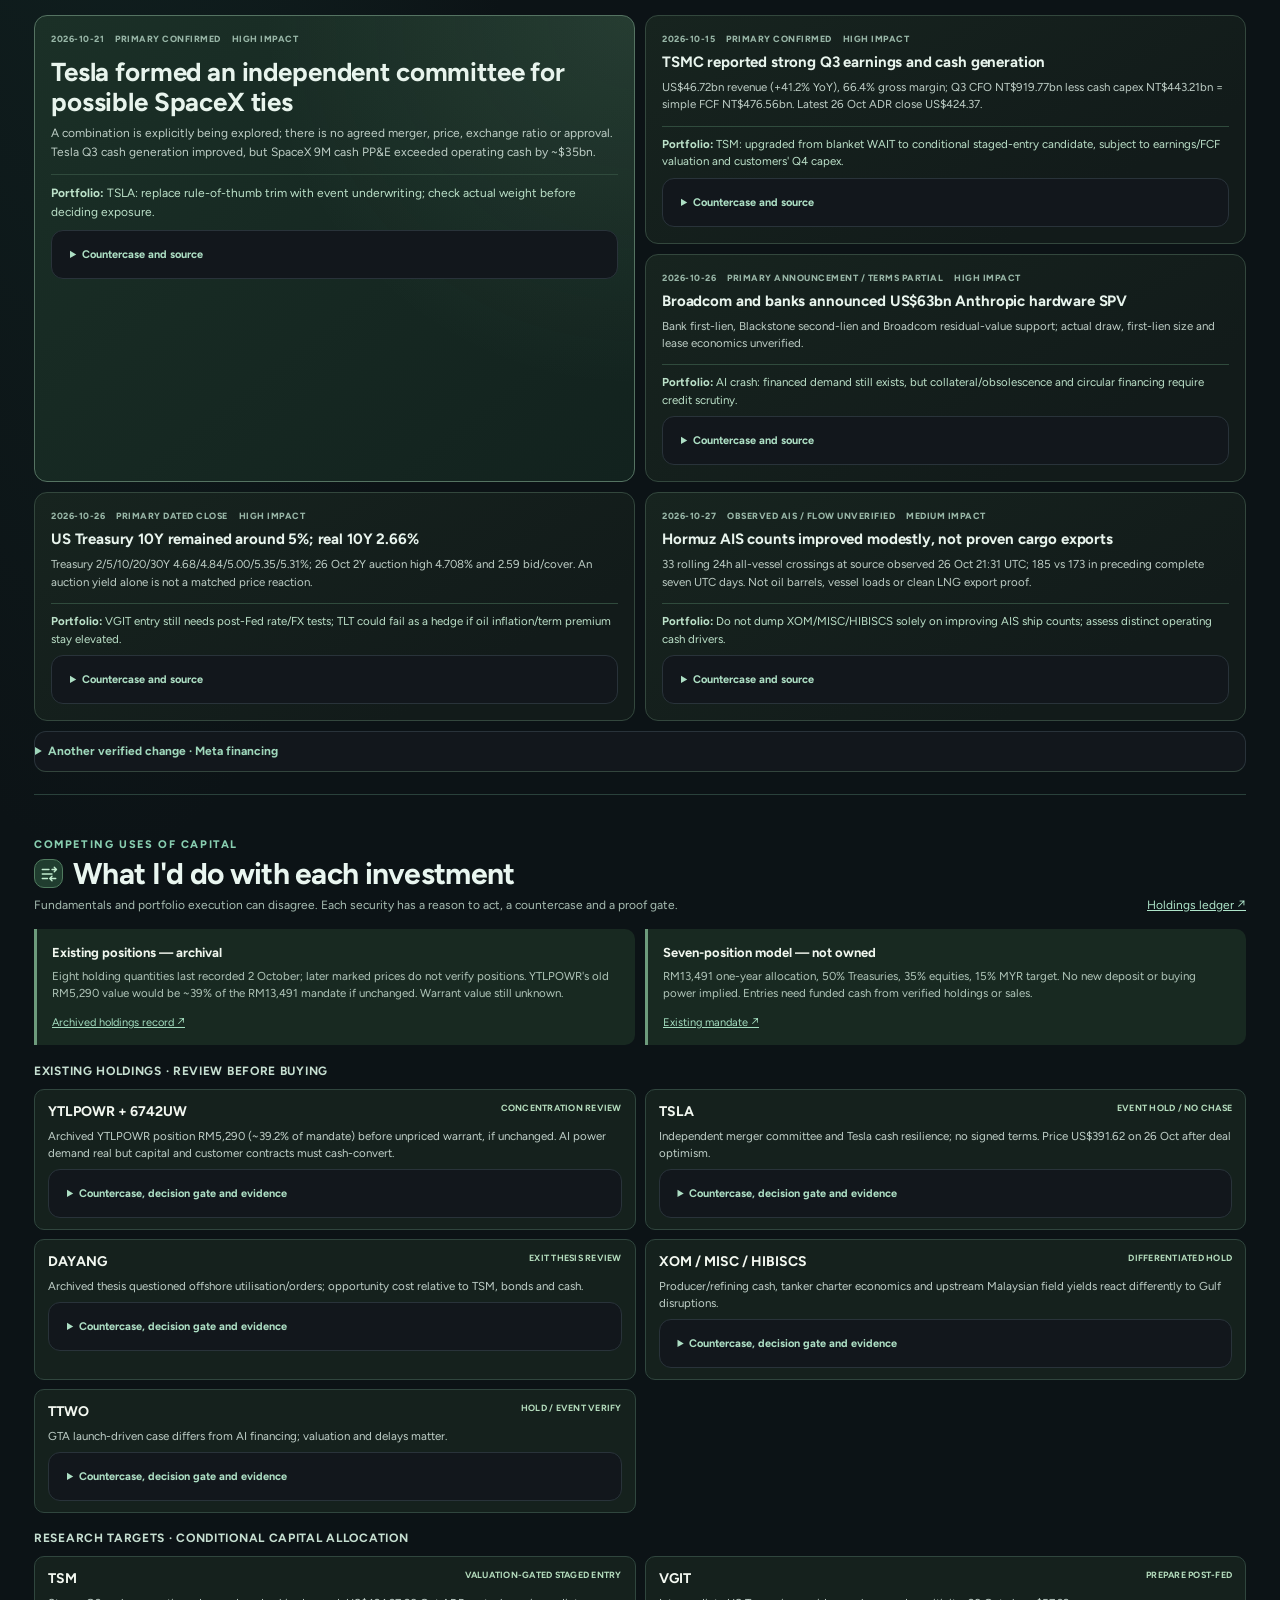
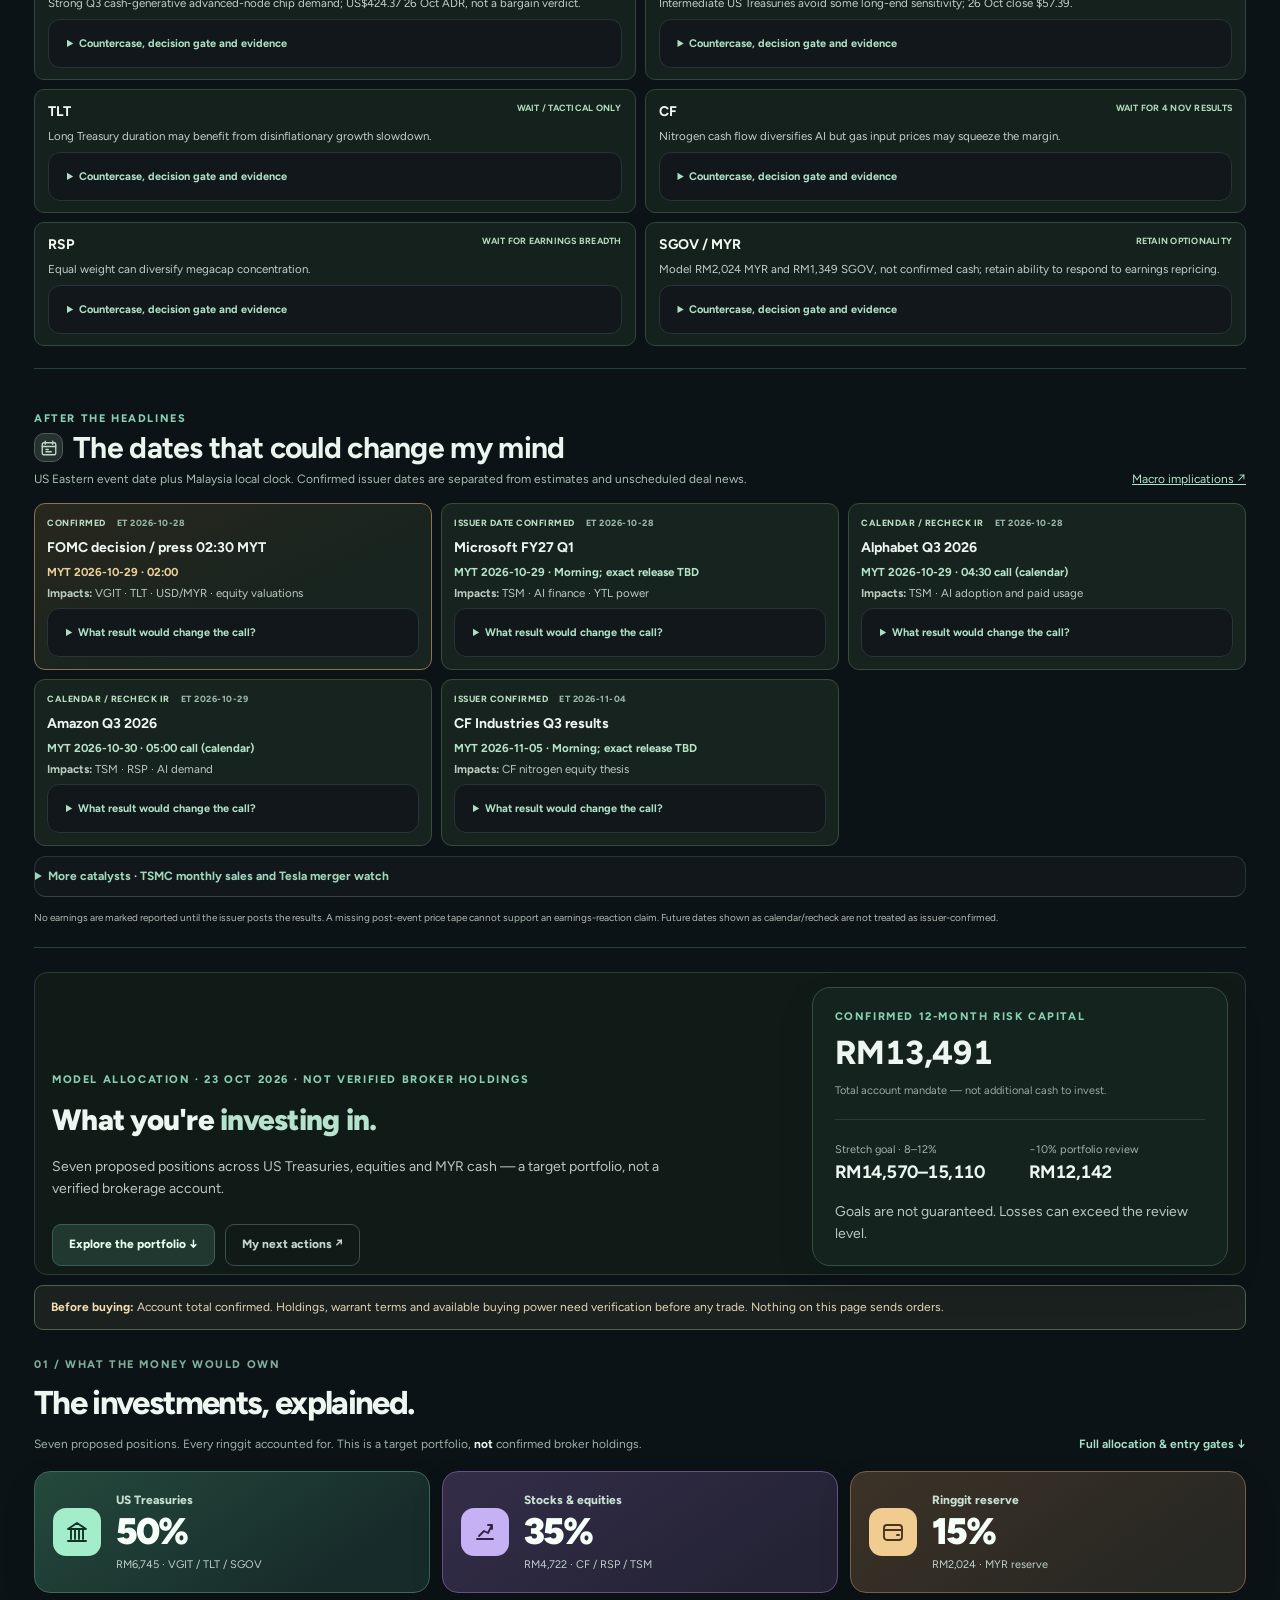
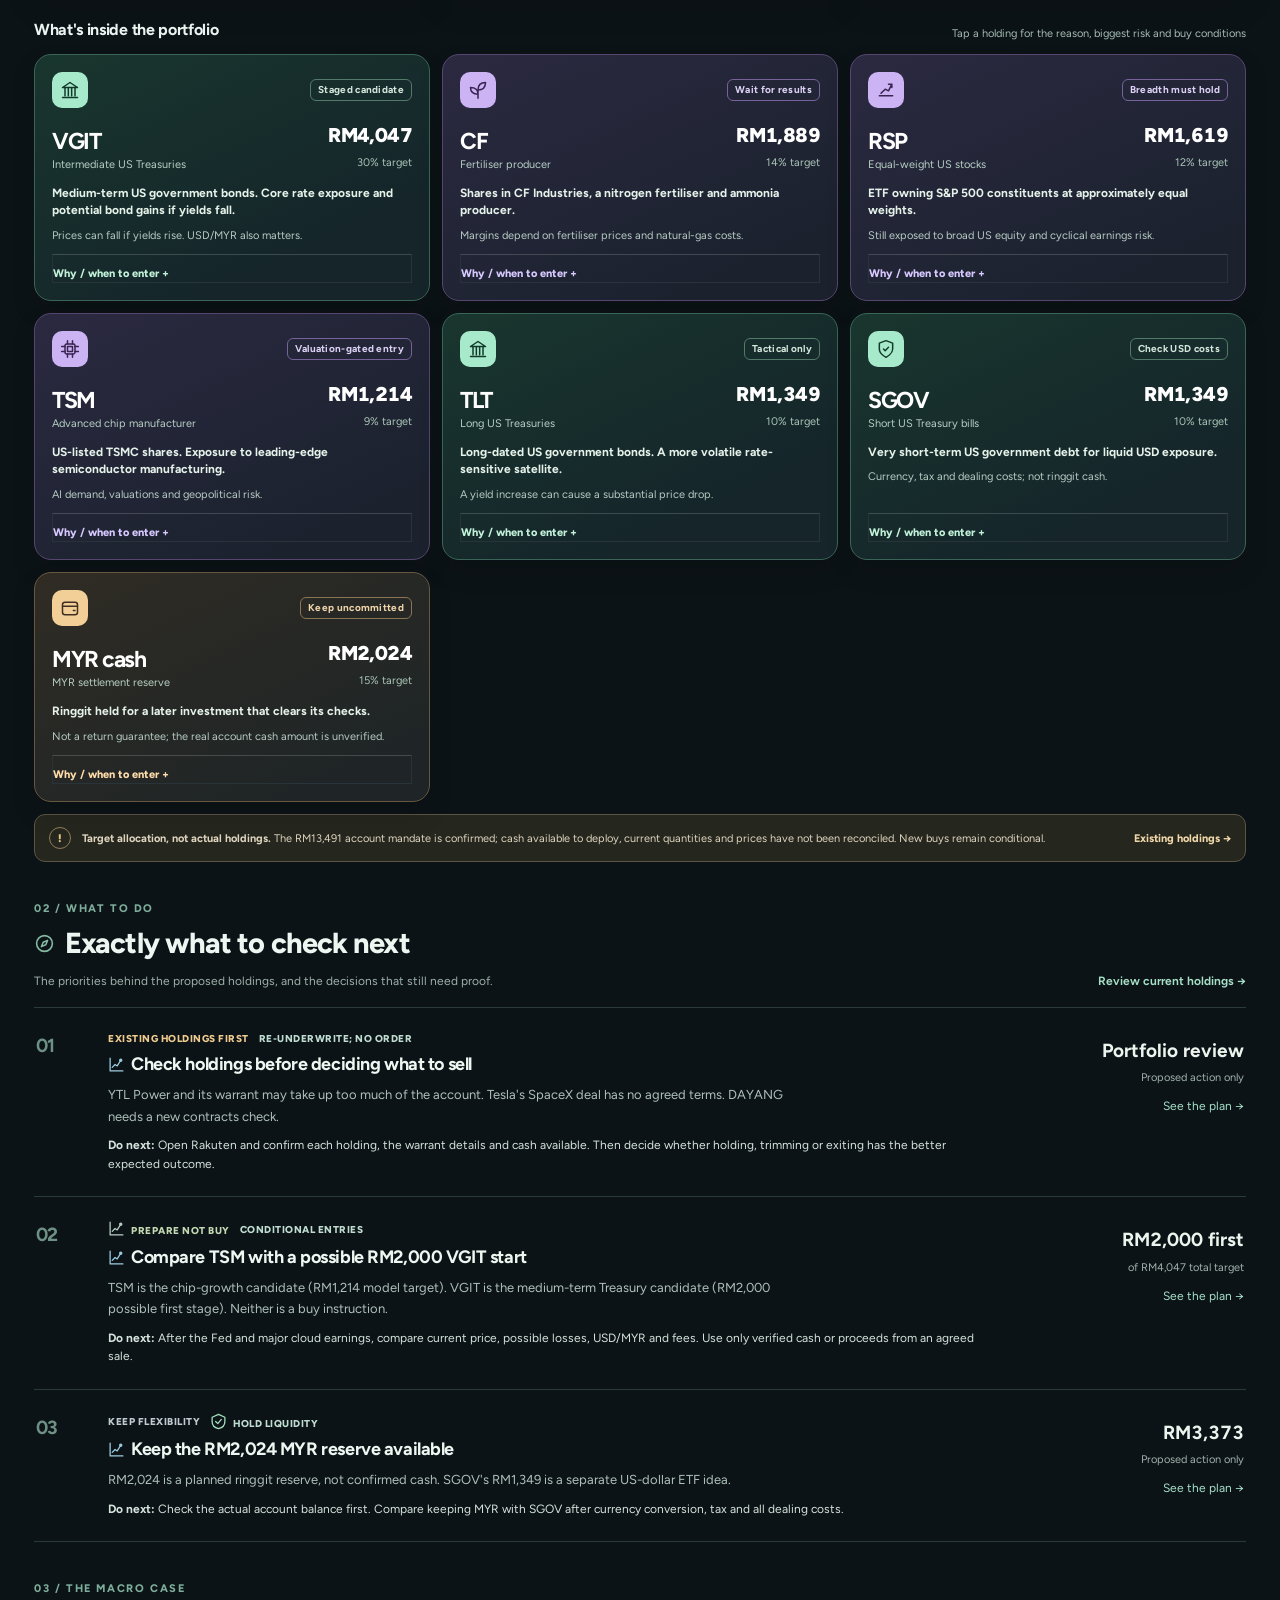
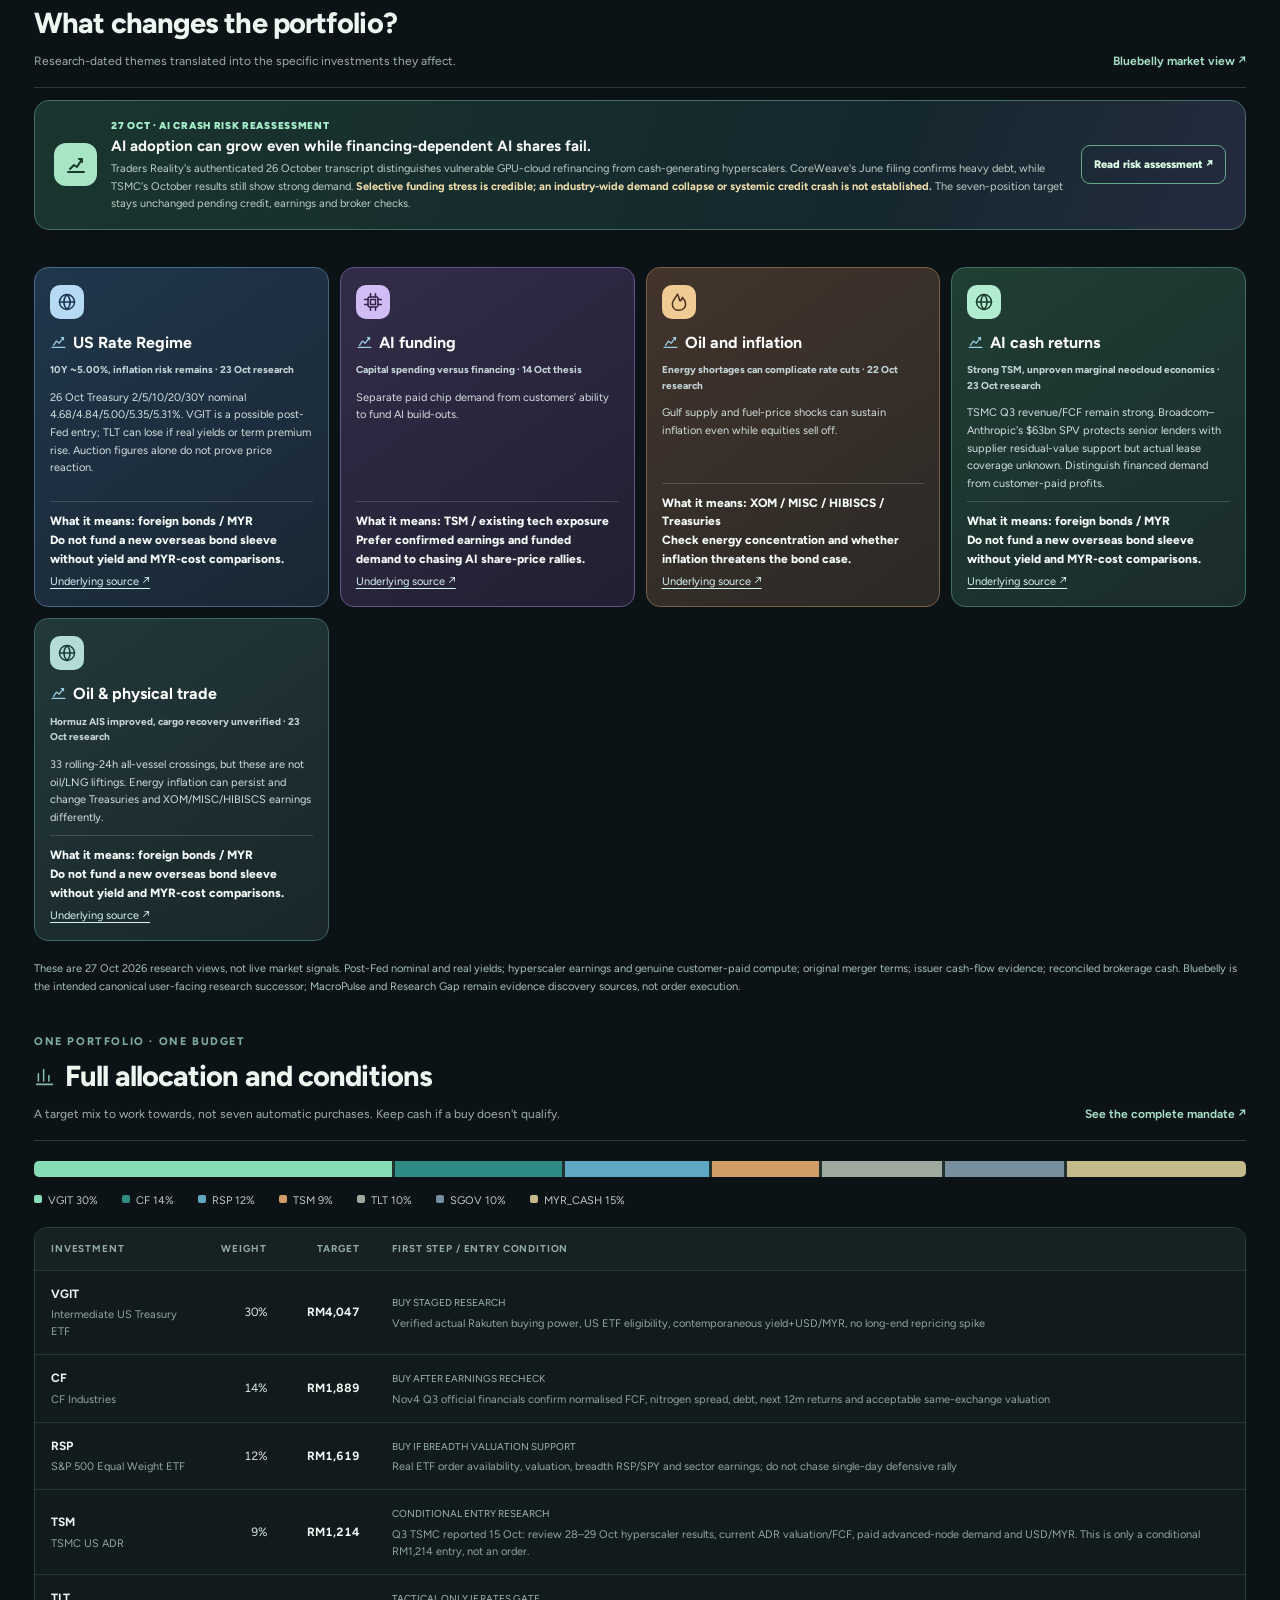
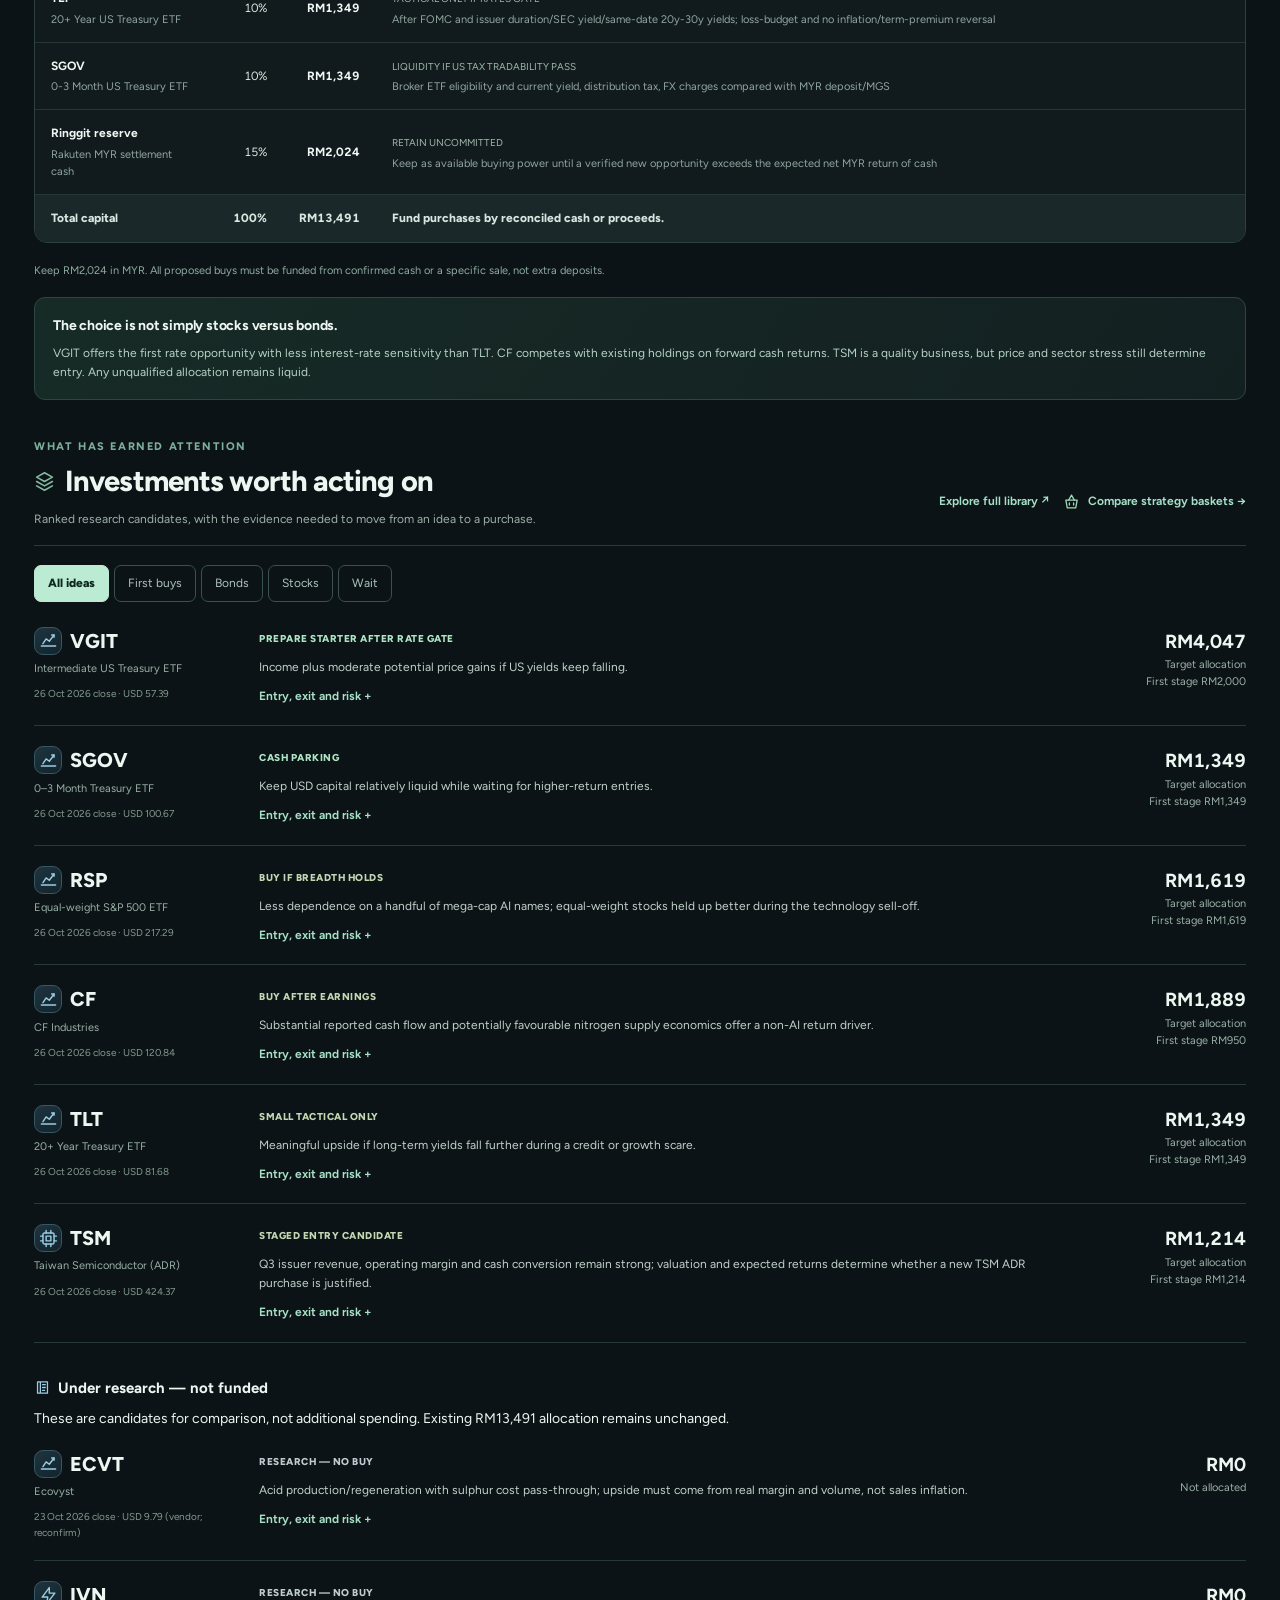
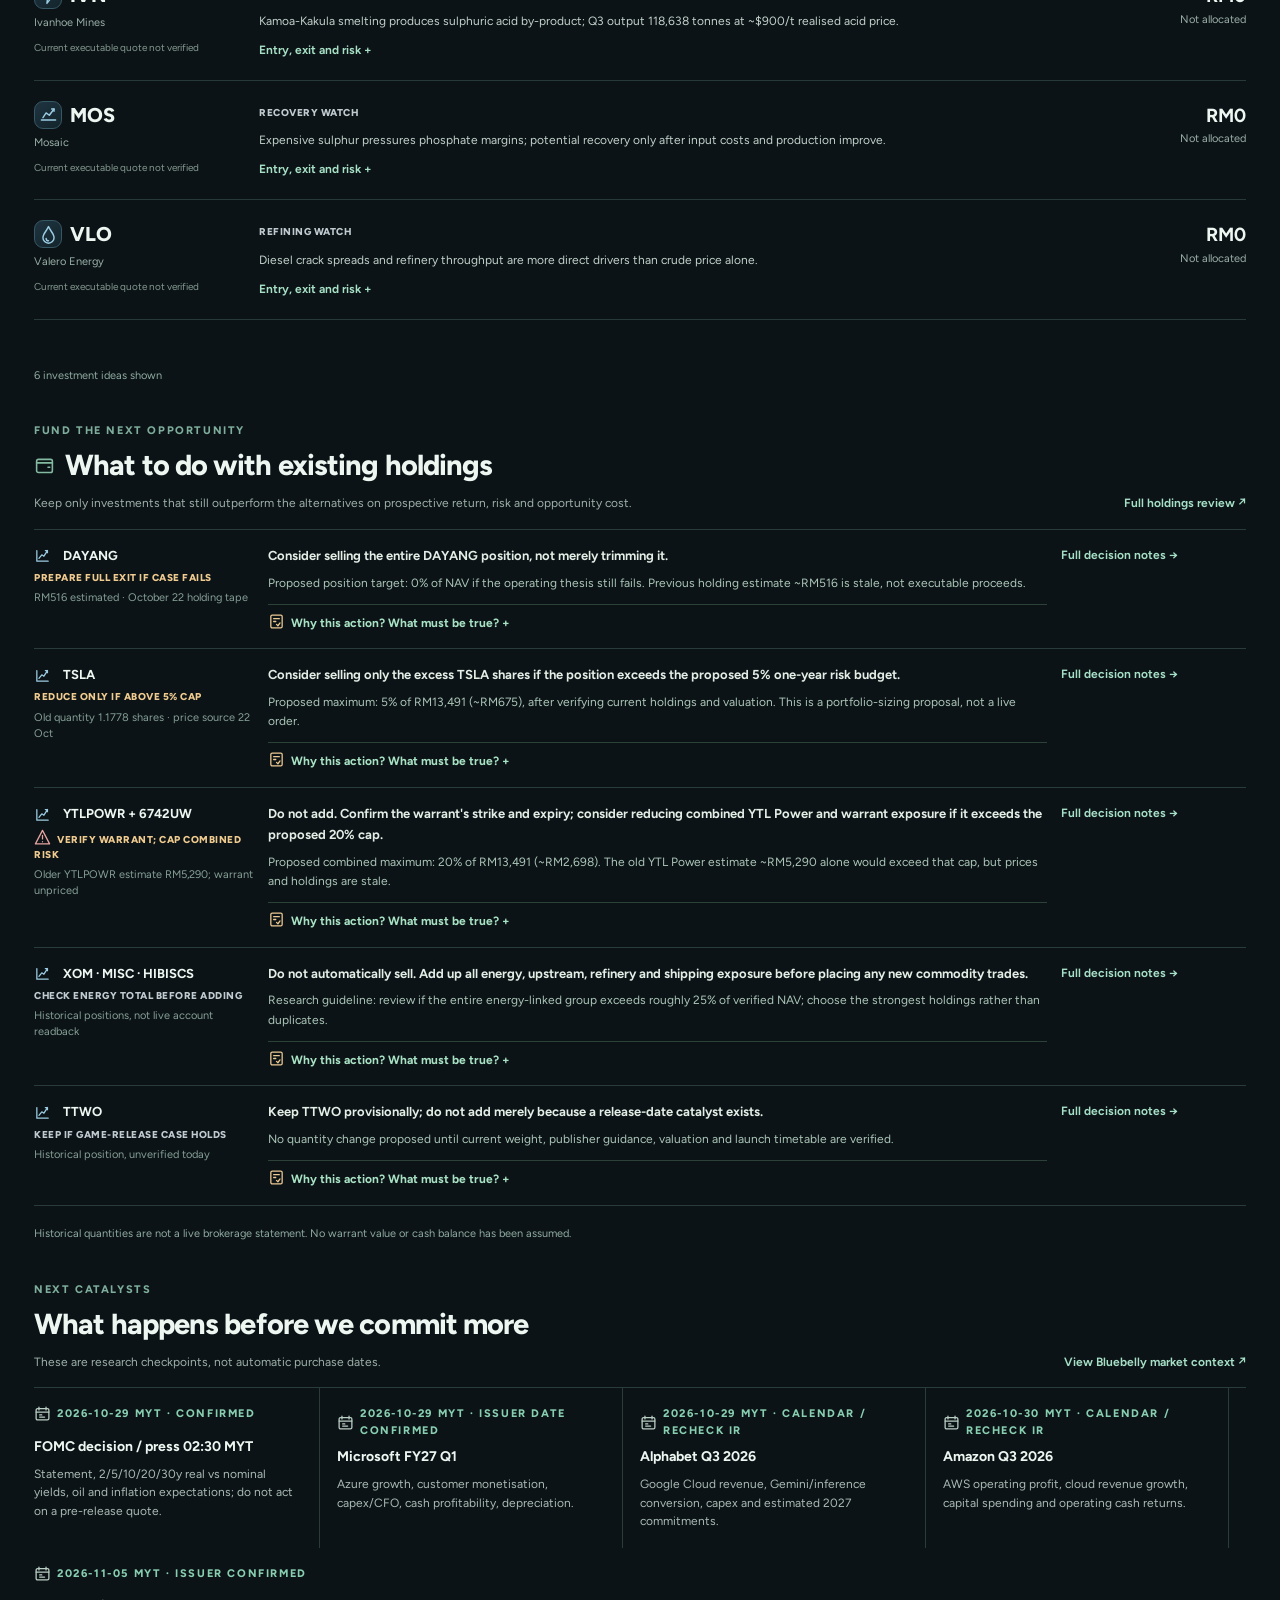
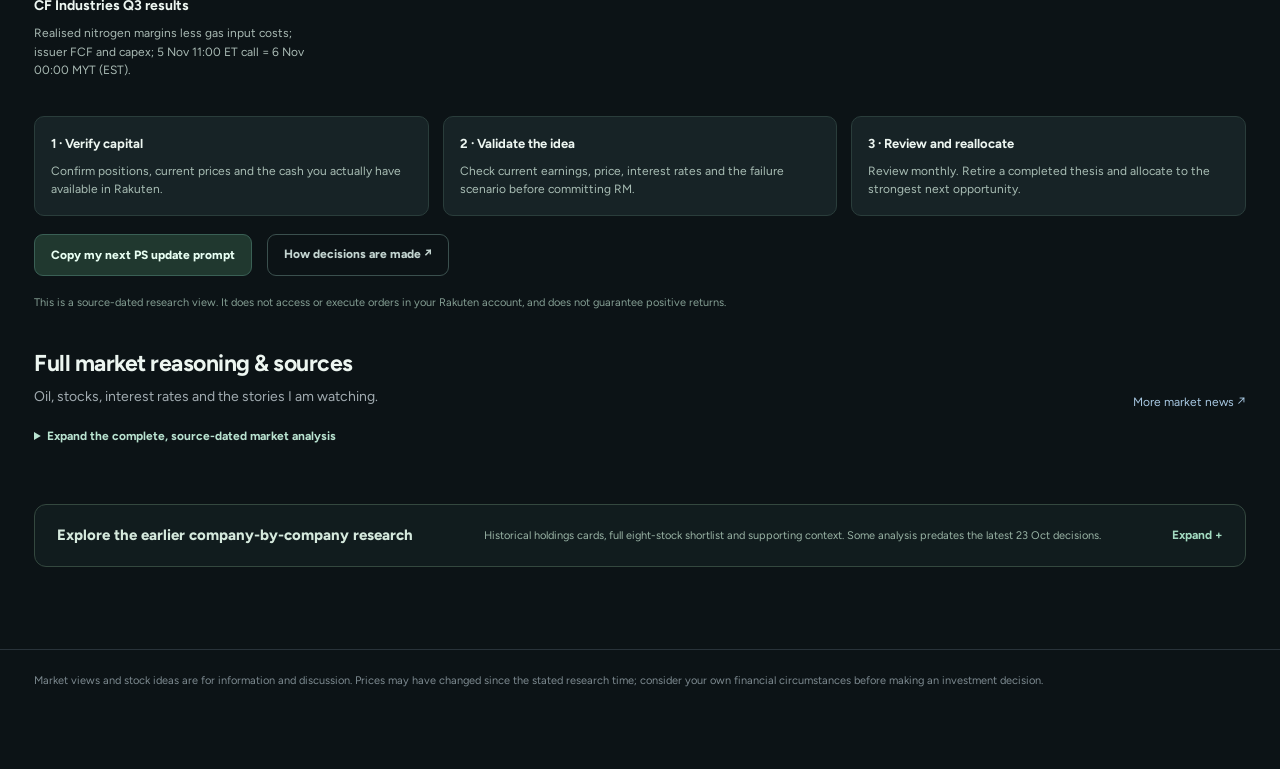
==== commit 057e0689: "Mirror plain-language detailed actions in homepage no-JS fallback" ====
--- a/index.html
+++ b/index.html
@@ -175,7 +175,7 @@
 
 <section class="adv-block" id="next-moves" aria-labelledby="adv-move-heading">
 <div class="adv-title-row"><div><div class="adv-overline">02 / WHAT TO DO</div><h2 id="adv-move-heading">Exactly what to check next</h2><p>The priorities behind the proposed holdings, and the decisions that still need proof.</p></div><a href="#portfolio-review" class="adv-inline-link">Review current holdings →</a></div>
-<div class="adv-primary-list" id="adv-move-list"><article class="adv-move"><div class="adv-move-num">01</div><div><div class="adv-move-top"><span class="adv-tag caution">EXISTING HOLDINGS FIRST</span><span class="adv-tag">RE-UNDERWRITE; NO ORDER</span></div><h3>Review concentration and deal exposure before changing the portfolio</h3><p>Historical YTL Power exposure may dominate NAV; its 6742UW warrant adds unpriced leverage. Tesla&#39;s SpaceX committee changes the risk case without proving dilution or a value-accretive merger. DAYANG is an operating-thesis review.</p><div class="adv-move-more"><strong>Do next:</strong> Reconcile actual broker positions and warrant terms; evaluate YTL&#39;s debt/contracts, Tesla merger exchange terms and DAYANG order flow. Do not force sales based on 2 October quantities.</div></div><div class="adv-move-side"><strong>Portfolio review</strong><small>Proposed action only</small><a href="#security-decisions">See the plan →</a></div></article><article class="adv-move"><div class="adv-move-num">02</div><div><div class="adv-move-top"><span class="adv-tag conditional">PREPARE NOT BUY</span><span class="adv-tag">CONDITIONAL ENTRIES</span></div><h3>Choose between intermediate Treasuries and a valued TSMC starter</h3><p>VGIT RM2,000 is a possible first bond stage after rates/FX checks; TSM&#39;s RM1,214 target becomes a conditional entry candidate after hyperscaler results and same-listing valuation.</p><div class="adv-move-more"><strong>Do next:</strong> Compare prospective net MYR returns and downside for VGIT versus TSM. Check Fed, 5Y auction, 10Y real yields, TSM valuation, customer capex, live FX and broker cash first.</div></div><div class="adv-move-side"><strong>RM2,000 first</strong><small>of RM4,047 total target</small><a href="#security-decisions">See the plan →</a></div></article><article class="adv-move"><div class="adv-move-num">03</div><div><div class="adv-move-top"><span class="adv-tag neutral">KEEP FLEXIBILITY</span><span class="adv-tag">HOLD LIQUIDITY</span></div><h3>Preserve capacity for post-earnings repricing</h3><p>RM2,024 MYR is a model reserve, not a confirmed settlement cash balance; RM1,349 SGOV is separate possible USD liquidity exposure.</p><div class="adv-move-more"><strong>Do next:</strong> Compare cash versus SGOV after tax, brokerage and currency costs. CF Nov 4 and broader market breadth are later decision gates.</div></div><div class="adv-move-side"><strong>RM3,373</strong><small>Proposed action only</small><a href="#catalyst-window">See the plan →</a></div></article></div>
+<div class="adv-primary-list" id="adv-move-list"><article class="adv-move"><div class="adv-move-num">01</div><div><div class="adv-move-top"><span class="adv-tag caution">EXISTING HOLDINGS FIRST</span><span class="adv-tag">RE-UNDERWRITE; NO ORDER</span></div><h3>Check holdings before deciding what to sell</h3><p>YTL Power and its warrant may take up too much of the account. Tesla&#39;s SpaceX deal has no agreed terms. DAYANG needs a new contracts check.</p><div class="adv-move-more"><strong>Do next:</strong> Open Rakuten and confirm each holding, the warrant details and cash available. Then decide whether holding, trimming or exiting has the better expected outcome.</div></div><div class="adv-move-side"><strong>Portfolio review</strong><small>Proposed action only</small><a href="#security-decisions">See the plan →</a></div></article><article class="adv-move"><div class="adv-move-num">02</div><div><div class="adv-move-top"><span class="adv-tag conditional">PREPARE NOT BUY</span><span class="adv-tag">CONDITIONAL ENTRIES</span></div><h3>Compare TSM with a possible RM2,000 VGIT start</h3><p>TSM is the chip-growth candidate (RM1,214 model target). VGIT is the medium-term Treasury candidate (RM2,000 possible first stage). Neither is a buy instruction.</p><div class="adv-move-more"><strong>Do next:</strong> After the Fed and major cloud earnings, compare current price, possible losses, USD/MYR and fees. Use only verified cash or proceeds from an agreed sale.</div></div><div class="adv-move-side"><strong>RM2,000 first</strong><small>of RM4,047 total target</small><a href="#security-decisions">See the plan →</a></div></article><article class="adv-move"><div class="adv-move-num">03</div><div><div class="adv-move-top"><span class="adv-tag neutral">KEEP FLEXIBILITY</span><span class="adv-tag">HOLD LIQUIDITY</span></div><h3>Keep the RM2,024 MYR reserve available</h3><p>RM2,024 is a planned ringgit reserve, not confirmed cash. SGOV&#39;s RM1,349 is a separate US-dollar ETF idea.</p><div class="adv-move-more"><strong>Do next:</strong> Check the actual account balance first. Compare keeping MYR with SGOV after currency conversion, tax and all dealing costs.</div></div><div class="adv-move-side"><strong>RM3,373</strong><small>Proposed action only</small><a href="#catalyst-window">See the plan →</a></div></article></div>
 </section>
 <section class="adv-block" id="market-brief" aria-labelledby="adv-market-heading">
 <div class="adv-title-row"><div><div class="adv-overline">03 / THE MACRO CASE</div><h2 id="adv-market-heading">What changes the portfolio?</h2><p>Research-dated themes translated into the specific investments they affect.</p></div><a class="adv-inline-link" href="https://bluebelly-desk.vercel.app/" target="_blank" rel="noopener noreferrer">Bluebelly market view ↗</a></div>
--- a/advisor-desk.css
+++ b/advisor-desk.css
@@ -499,3 +499,46 @@
 @media(max-width:640px){header nav{gap:10px}.ps-hero-story{padding:24px 20px}.ps-hero-story h1{font-size:clamp(34px,9vw,46px);letter-spacing:-1.7px}.ps-hero-layout{gap:10px}.ps-hero-account{padding:19px}.ps-hero-actions>a{flex:1 1 140px}.ps-editorial-front .ps-decision-card{min-height:0}.ps-account-top{align-items:start}.ps-action-heading{align-items:start}}
 @media(max-width:460px){.ps-editorial-front .ps-decision-grid{grid-template-columns:1fr;gap:8px}.ps-money-emphasis{white-space:normal}.ps-hero-story h1{font-size:37px}.ps-account-metrics strong{font-size:14px}.ps-account-metrics small{font-size:10px}.ps-current-section .ps-change-item:first-child h3{font-size:20px}.ps-nav-menu{right:-2px}}
 @media(prefers-reduced-motion:reduce){.ps-editorial-front .ps-decision-card{transition:none}}
+
+
+/* Action-first iconography and basket guidance: icons communicate roles, never trade approval. */
+.ps-semantic-icon{display:inline-flex;align-items:center;justify-content:center;flex:0 0 34px;width:34px;height:34px;background:#21352b;border:1px solid #456853;border-radius:10px;color:#c2eace}
+.ps-semantic-icon svg{display:block;width:21px;height:21px;flex:0 0 21px}
+.ps-semantic-icon--info{background:#20373c;border-color:#416776;color:#bbddea}
+.ps-semantic-icon--warn{background:#332b21;border-color:#796445;color:#edcf99}
+.ps-semantic-icon--risk{background:#352729;border-color:#6d494b;color:#e8b5b1}
+.ps-semantic-icon--good{background:#203d2f;border-color:#507b5f;color:#c2eccf}
+.ps-semantic-icon--neutral{background:#26322f;border-color:#496055;color:#c4d7cc}
+.ps-editorial-front .ps-action-graphic{display:inline-flex;align-items:center;gap:9px}
+.ps-editorial-front .ps-decision-card-top{align-items:center}
+.ps-editorial-front .ps-decision-index{color:#aab8b2;font-size:11px}
+.ps-editorial-front .ps-decision-card{min-height:165px}
+.ps-editorial-front .ps-decision-card h3{font-size:15px;margin-top:9px}
+.ps-editorial-front .ps-decision-detail summary{font-weight:760;color:#bfe9cf}
+.ps-current-heading h2:has(>.ps-semantic-icon){display:flex;align-items:center;gap:10px;flex-wrap:wrap}
+.ps-current-heading h2>.ps-semantic-icon{width:29px;height:29px;flex-basis:29px}
+.ps-current-heading h2>.ps-semantic-icon svg{width:18px;height:18px;flex-basis:18px}
+.ps-basket-recommendations{padding:15px 0 23px;margin:17px 0;border-bottom:1px solid #324d3b;scroll-margin-top:95px}
+.ps-basket-heading{margin-bottom:13px}
+.ps-basket-heading h2{font-size:clamp(22px,2.5vw,30px)}
+.ps-basket-heading p{color:#b2c7b8;font-size:12px;max-width:800px;line-height:1.58}
+.ps-basket-all{font-size:12px;color:#c2e5ce;text-underline-offset:4px}
+.ps-basket-guides{display:grid;grid-template-columns:repeat(3,minmax(0,1fr));gap:12px}
+.ps-home-basket-card{min-width:0;display:flex;flex-direction:column;gap:8px;padding:17px;border:1px solid #345442;border-radius:12px;background:linear-gradient(156deg,#172c21,#12201c)}
+.ps-home-basket-card--baseline{border-color:#6b987c;background:linear-gradient(148deg,#1d3a29,#11251c)}
+.ps-home-basket-card--risk{border-color:#695d42;background:linear-gradient(148deg,#2b2a20,#17211c)}
+.ps-home-basket-card-top{display:flex;align-items:center;justify-content:space-between;gap:10px}
+.ps-home-basket-card-top>span:last-child{color:#bccebf;font-size:10px;font-weight:800;letter-spacing:.7px;text-align:right}
+.ps-home-basket-card h3{color:#f3f9f1;font-size:17px;line-height:1.2;letter-spacing:-.25px;margin:5px 0 0}
+.ps-home-basket-card>p{color:#b9cfc0;font-size:12px;line-height:1.63;margin:0}
+.ps-home-basket-card details{border:0;border-top:1px solid #3b5344;border-radius:0;background:none;margin-top:auto;padding:10px 0 0}
+.ps-home-basket-card summary{font-size:11px;color:#c6e9d1}
+.ps-home-basket-card details p{font-size:11px;line-height:1.6;color:#c3d0c5}
+.ps-basket-cta{display:flex;align-items:center;justify-content:space-between;gap:10px;min-height:28px;margin-top:2px;font-size:11px;font-weight:800;color:#bdeccf;text-decoration:none}
+.ps-basket-cta span{font-size:15px}
+.ps-basket-next{display:flex;gap:7px 9px;align-items:center;flex-wrap:wrap;border-left:3px solid #80b89a;border-radius:0 8px 8px 0;background:#1a3024;padding:12px 14px;margin-top:14px;font-size:11px;line-height:1.65;color:#d5e5d7}
+.ps-basket-next a{color:#b6eccc;font-weight:800;text-underline-offset:3px}
+.ps-basket-qualification{color:#9eafa5;font-size:10px;line-height:1.6;margin-top:9px}
+@media(max-width:940px){.ps-basket-guides{grid-template-columns:repeat(2,minmax(0,1fr))}.ps-home-basket-card:last-child{grid-column:1/-1}}
+@media(max-width:640px){.ps-basket-guides{grid-template-columns:1fr}.ps-home-basket-card:last-child{grid-column:auto}.ps-home-basket-card{padding:14px}.ps-editorial-front .ps-decision-card{min-height:0}}
+@media(prefers-reduced-motion:reduce){.ps-semantic-icon{transition:none}}
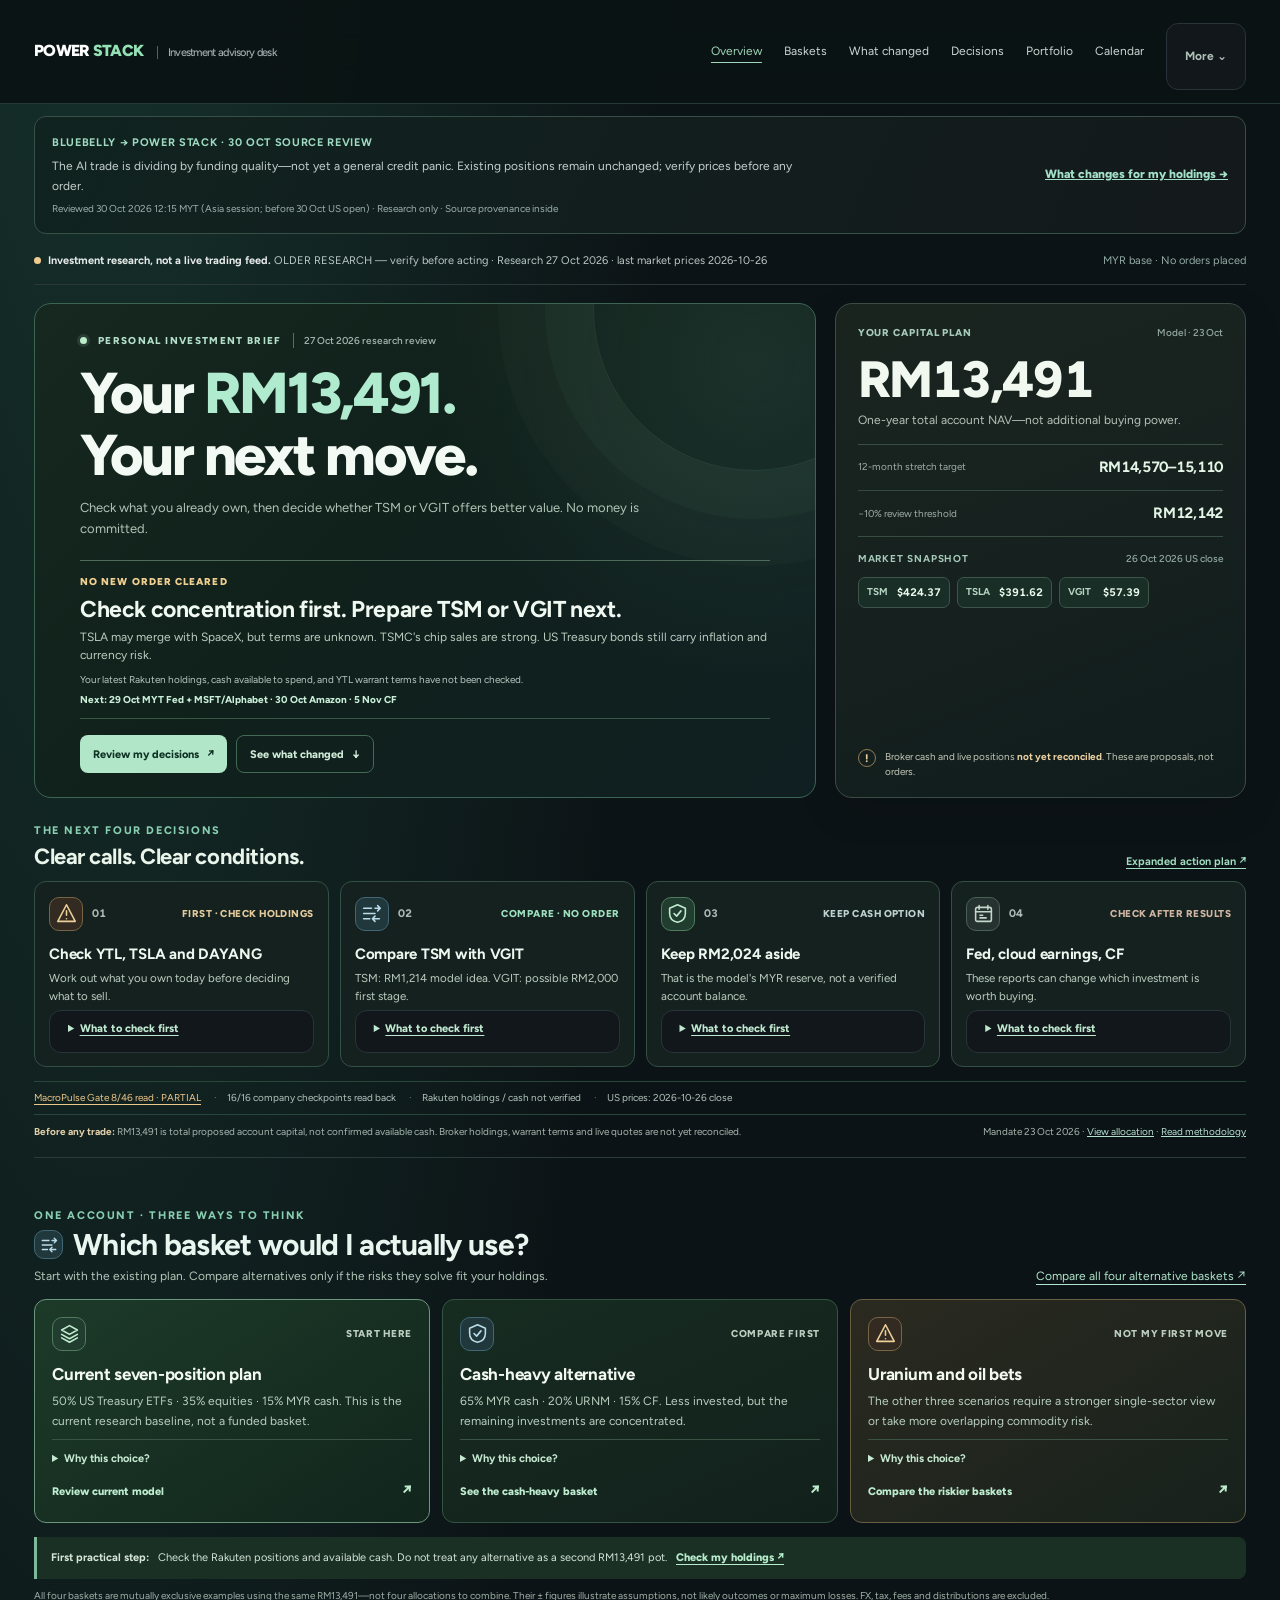
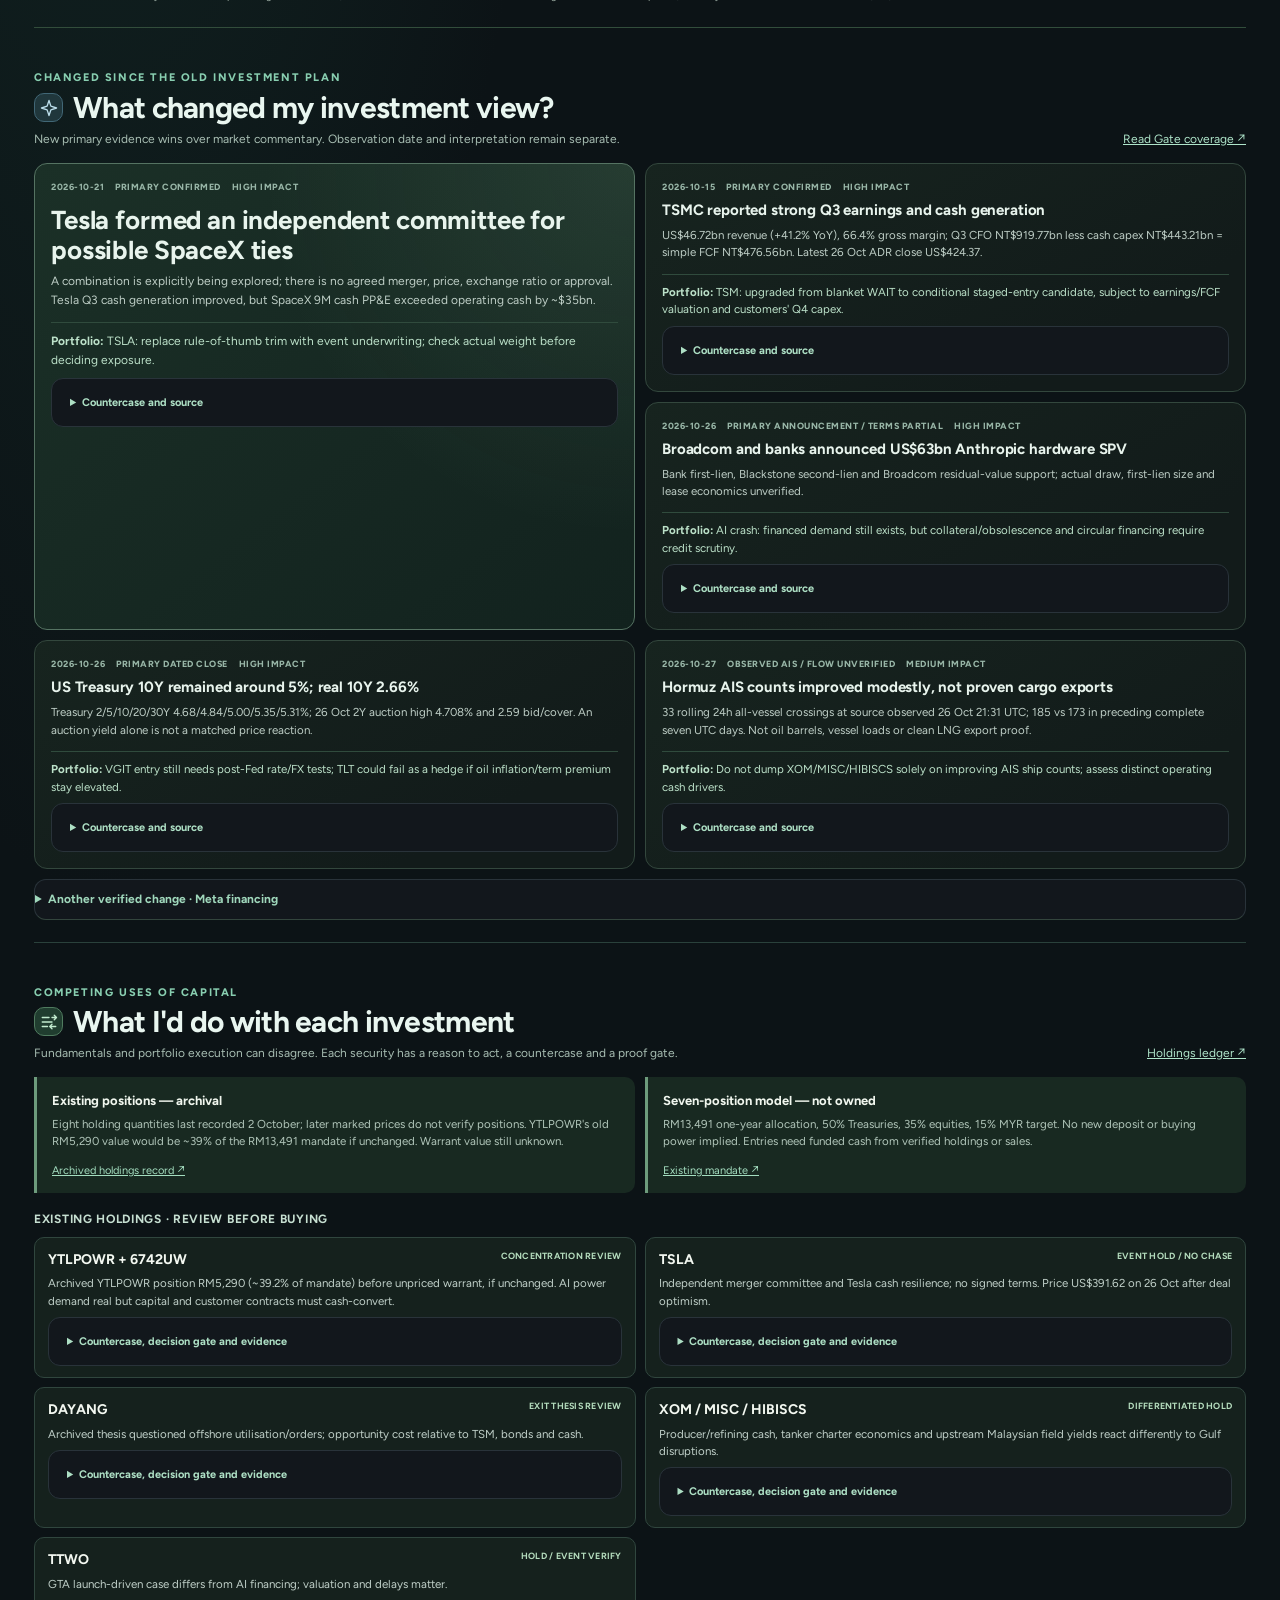
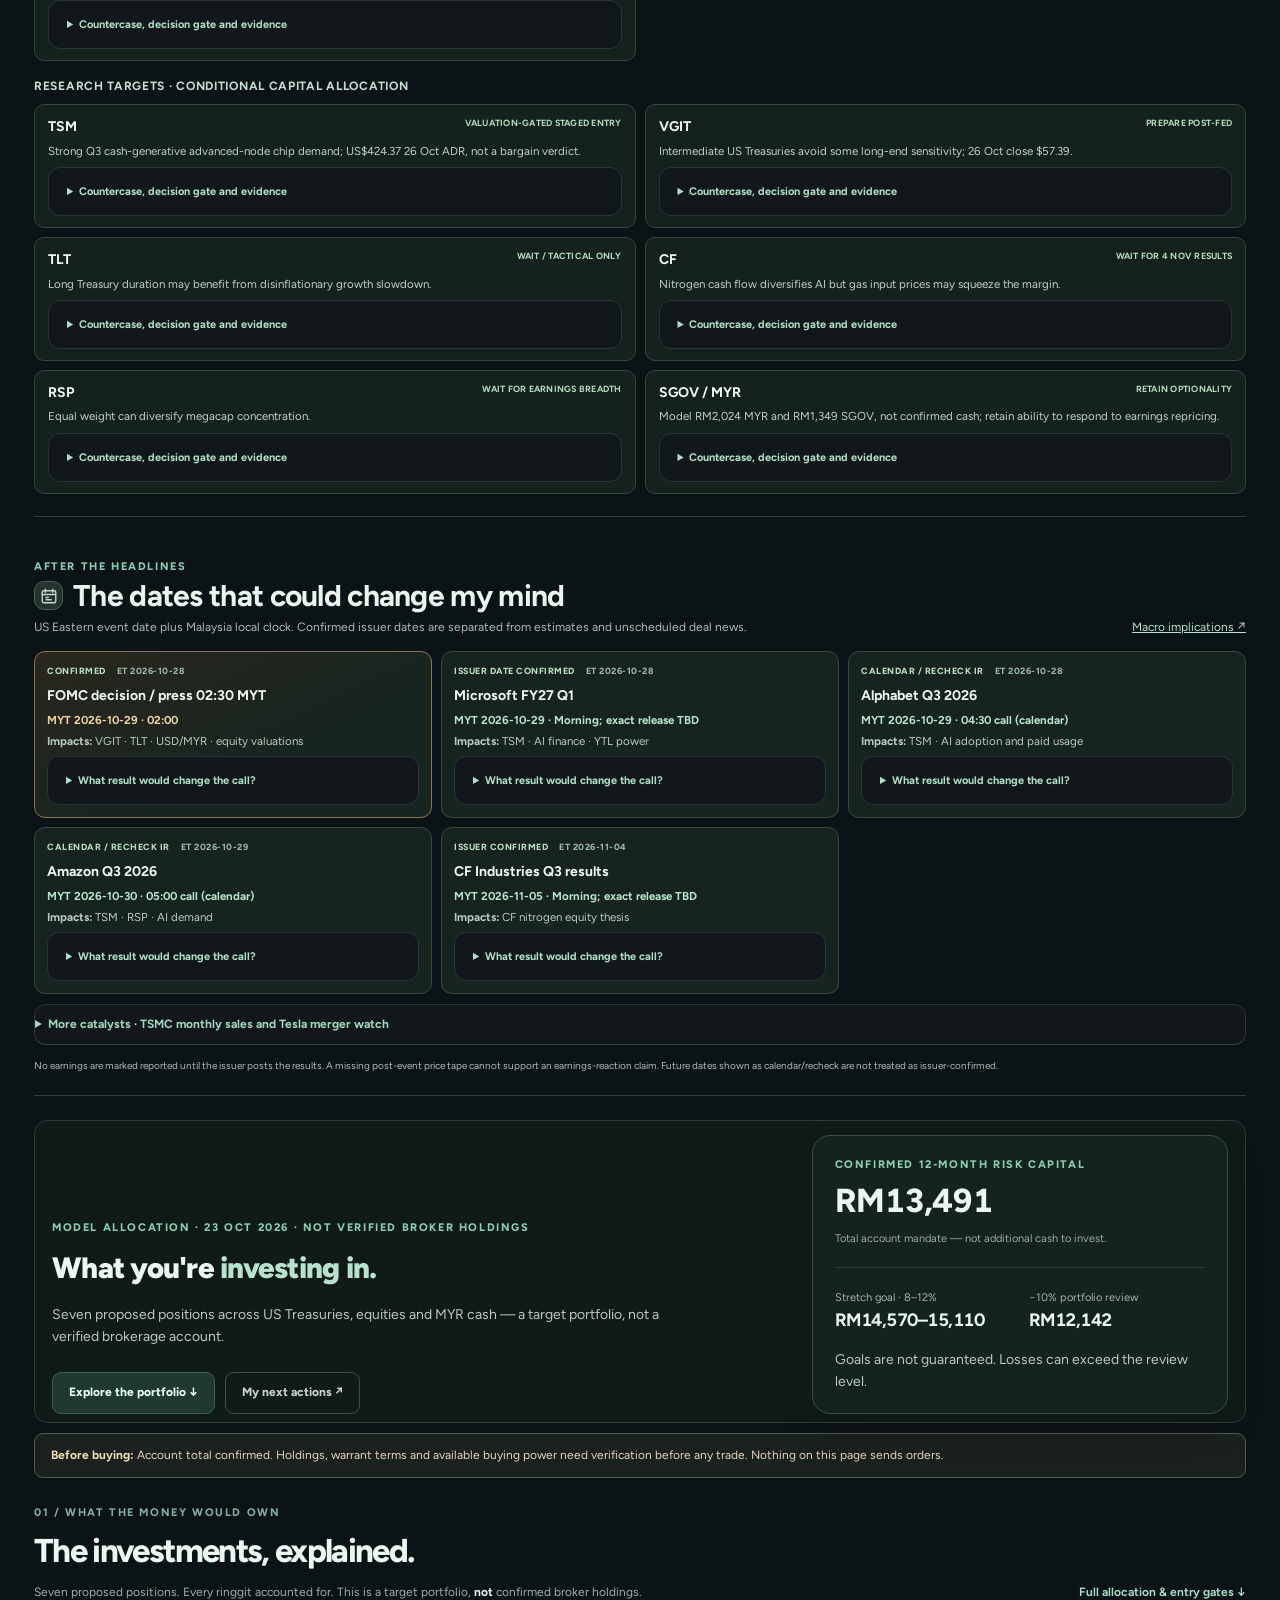
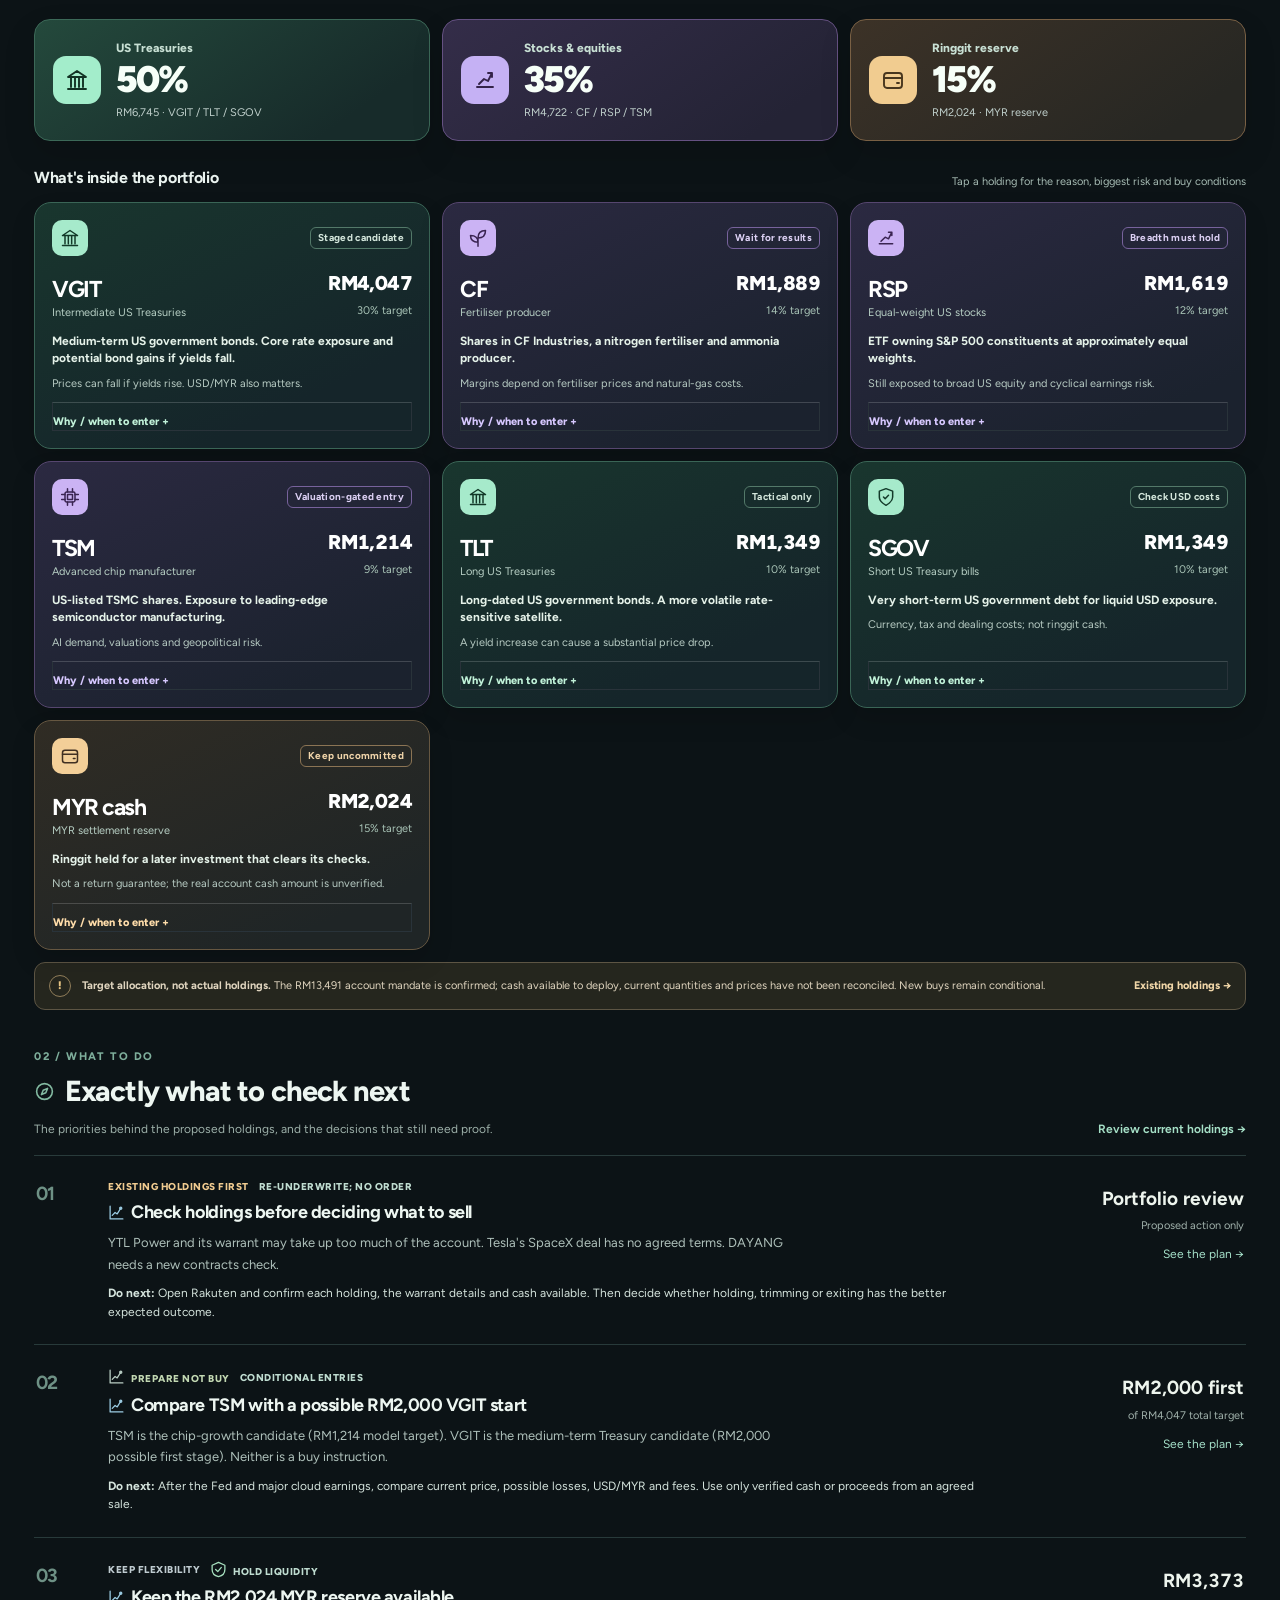
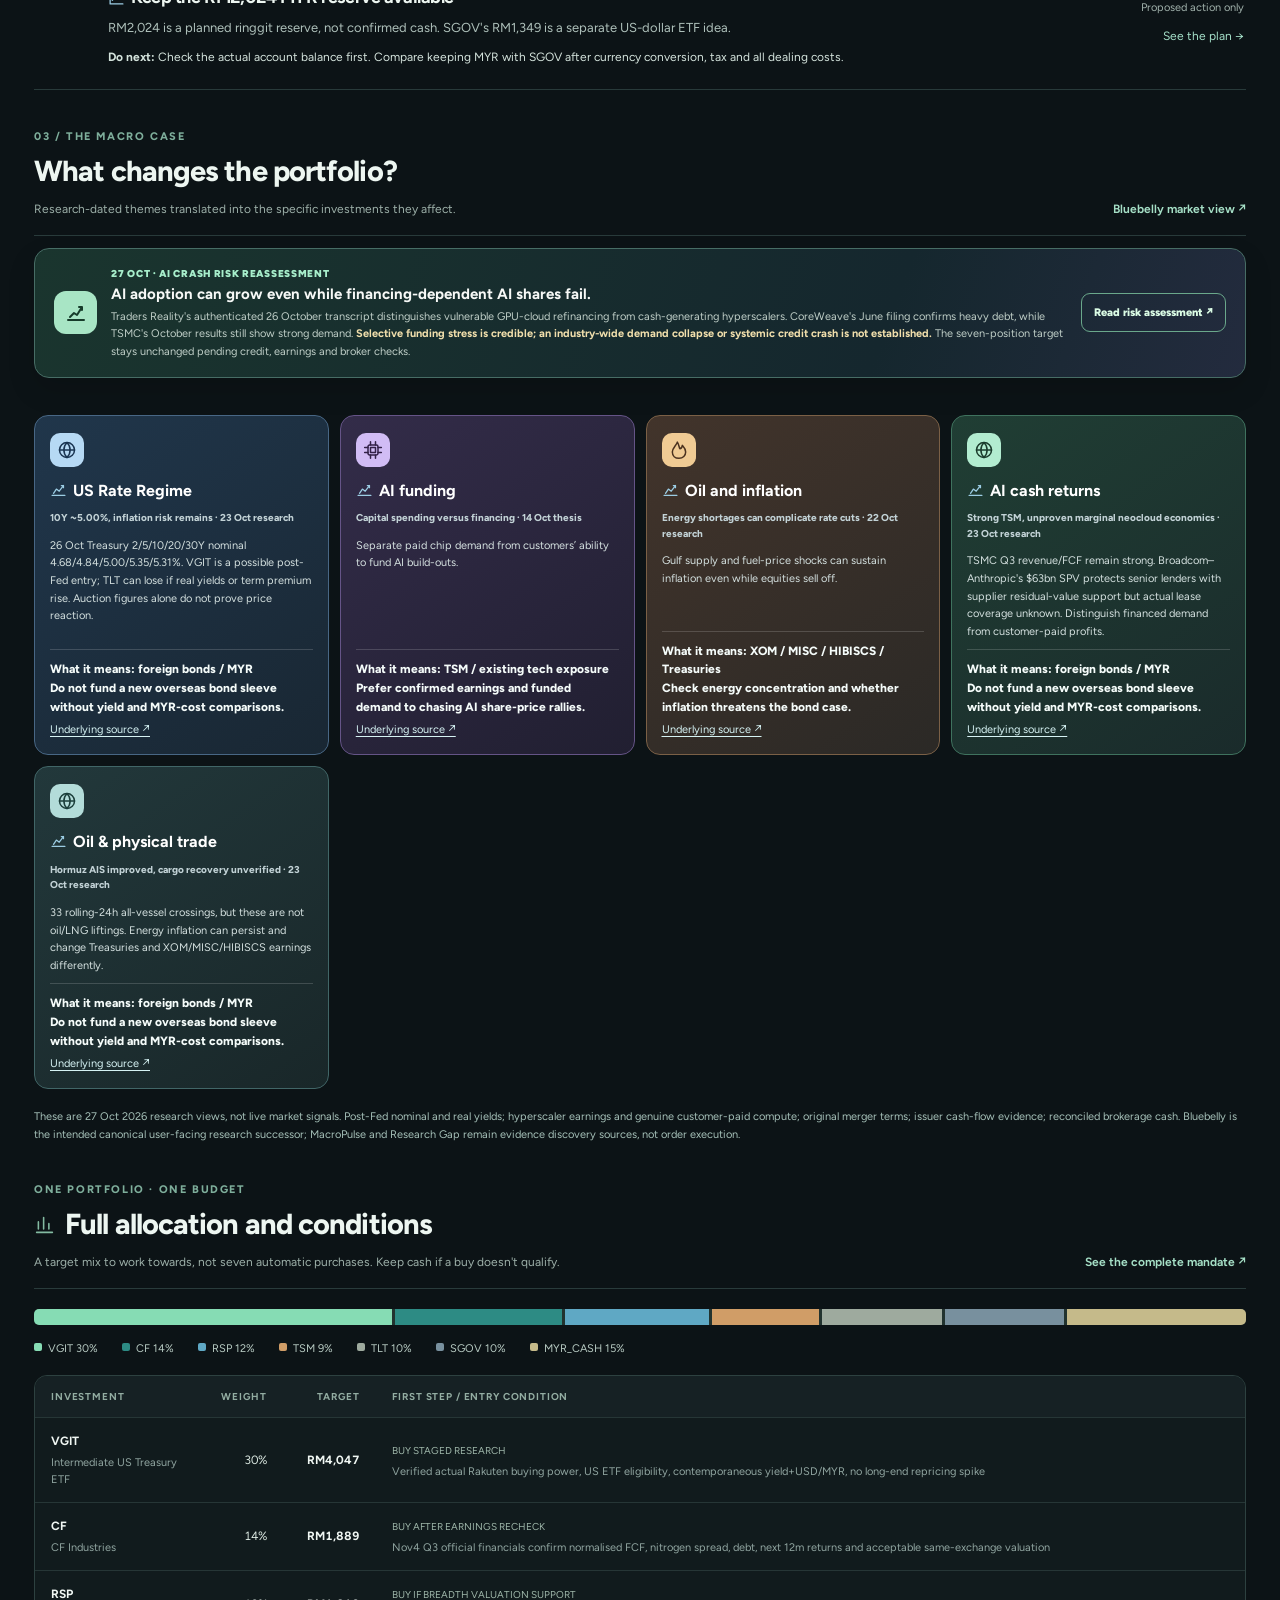
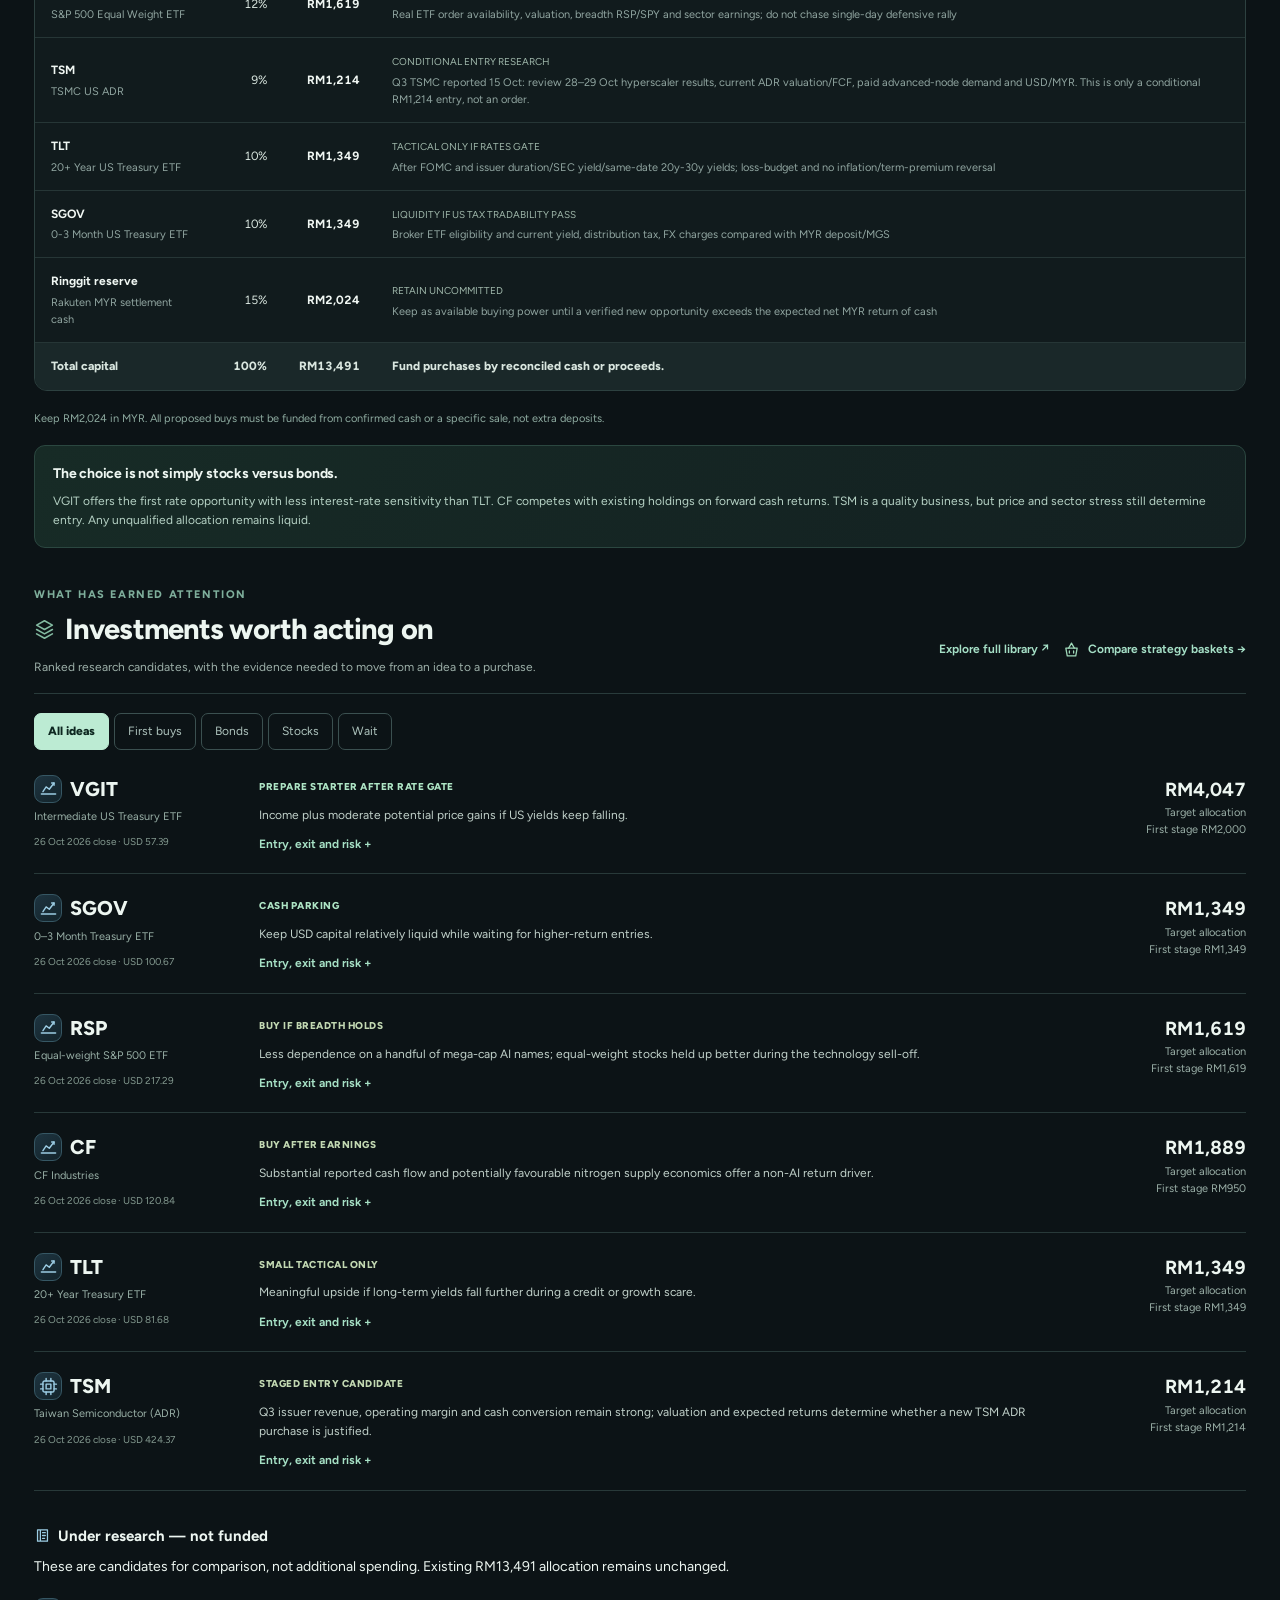
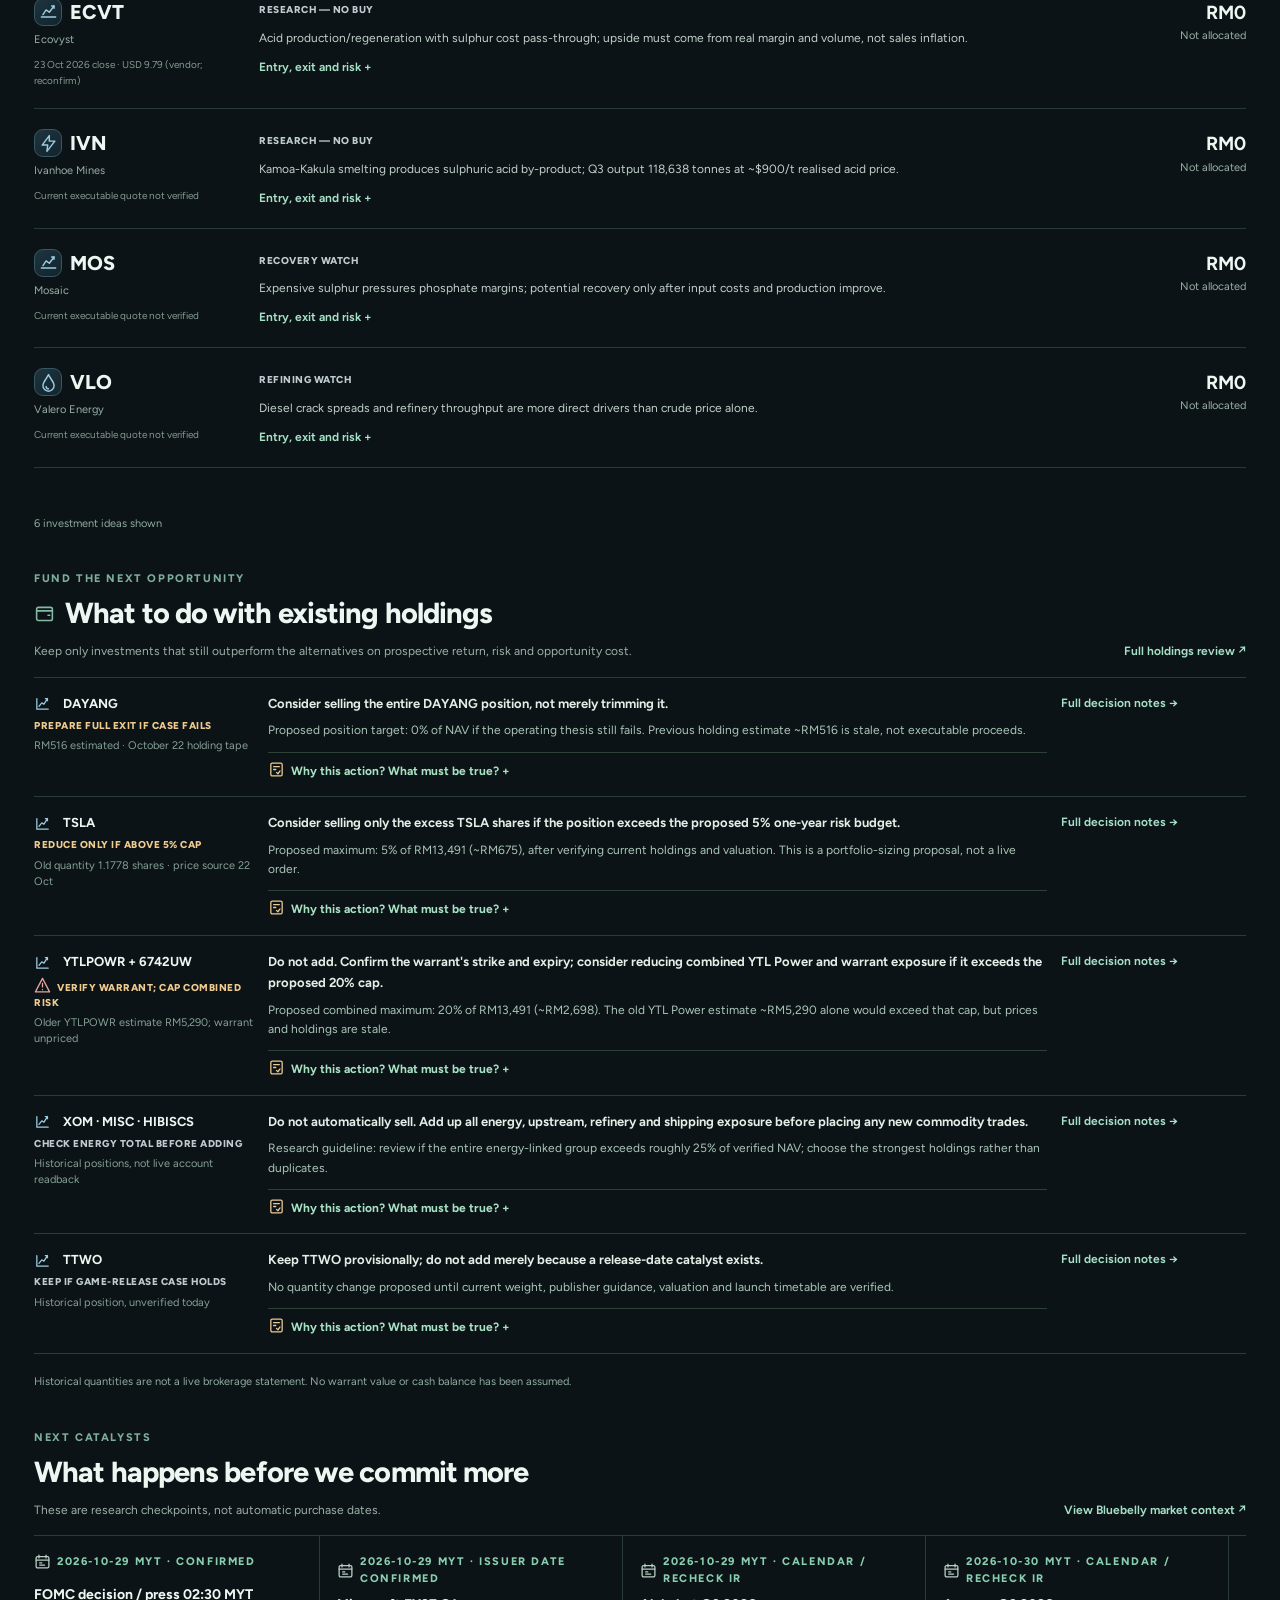
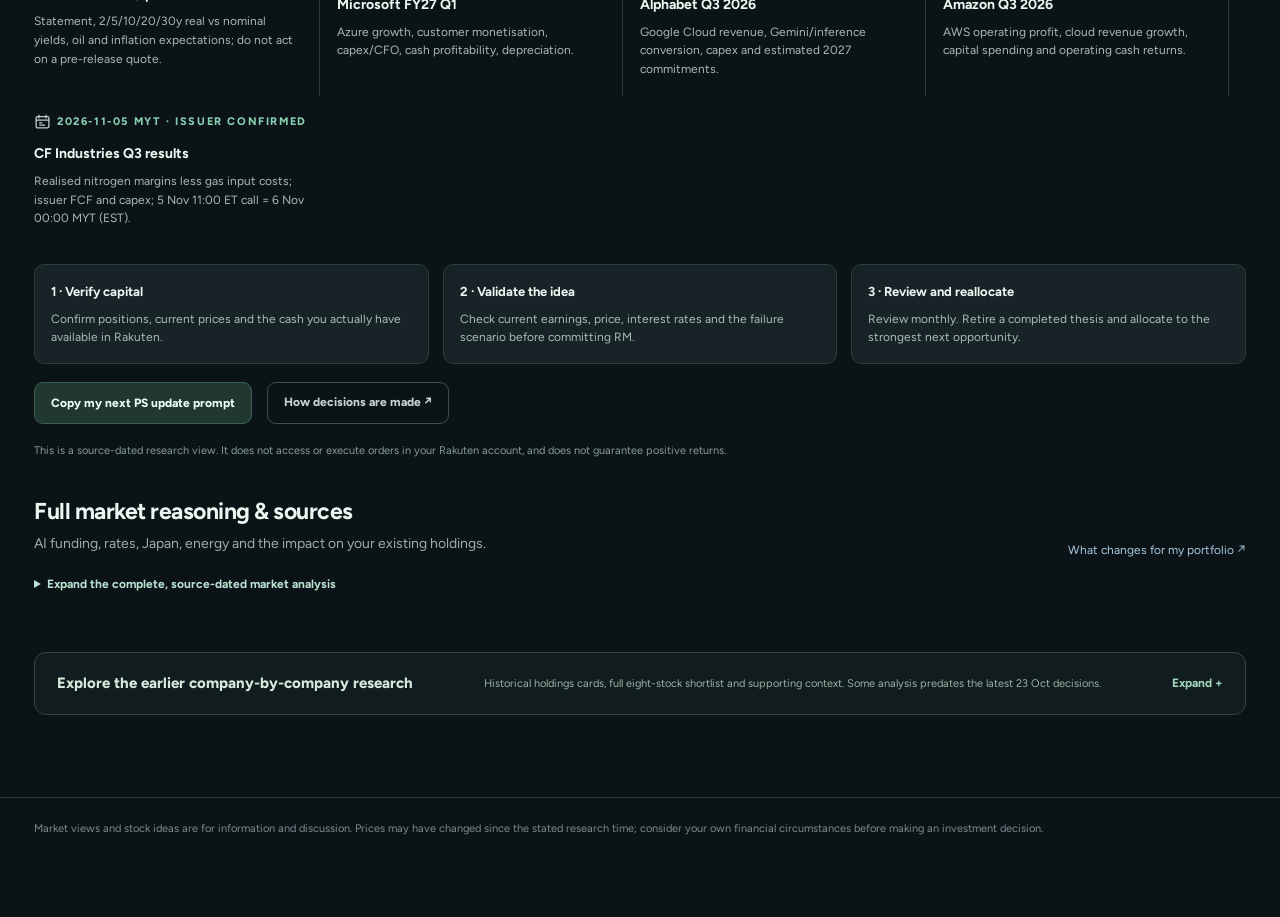
==== commit 4dd3ca1d: "feat(home): mirror reviewed 30 Oct market commentary in no-JS fallback" ====
--- a/index.html
+++ b/index.html
@@ -72,15 +72,15 @@
   <div class="ps-hero-story">
     <div class="ps-hero-eyebrow"><span class="ps-hero-live-mark" aria-hidden="true"></span> PERSONAL INVESTMENT BRIEF <span class="ps-hero-date" id="ps-decision-date">27 Oct 2026 research review</span></div>
     <h1 id="ps-decision-heading">Your <span class="ps-money-emphasis" id="ps-hero-headline-capital">RM13,491.</span><br>Your next move.</h1>
-    <p id="ps-decision-summary">A personal investment brief, rebuilt around the evidence that changed your decisions—not a list of market headlines.</p>
+    <p id="ps-decision-summary">Check what you already own, then decide whether TSM or VGIT offers better value. No money is committed.</p>
     <div class="ps-decision-verdict" id="ps-decision-verdict" role="note">
       <div class="ps-verdict-main">
         <span class="ps-verdict-status" id="ps-verdict-status">NO NEW ORDER CLEARED</span>
-        <strong id="ps-verdict-headline">Review concentration. Put TSM and VGIT on deck.</strong>
-        <p id="ps-verdict-reason">TSLA&#39;s merger committee is real but deal economics are unknown. TSMC Q3 cash generation supports the company, while rates and AI financing still require selectivity.</p>
+        <strong id="ps-verdict-headline">Check concentration first. Prepare TSM or VGIT next.</strong>
+        <p id="ps-verdict-reason">TSLA may merge with SpaceX, but terms are unknown. TSMC&#39;s chip sales are strong. US Treasury bonds still carry inflation and currency risk.</p>
       </div>
       <div class="ps-verdict-evidence">
-        <span id="ps-verdict-blocker">Broker cash, quantities, FX, deal terms and warrant 6742UW are not yet reconciled.</span>
+        <span id="ps-verdict-blocker">Your latest Rakuten holdings, cash available to spend, and YTL warrant terms have not been checked.</span>
         <span class="ps-verdict-next" id="ps-verdict-next">Next: 29 Oct MYT Fed + MSFT/Alphabet · 30 Oct Amazon · 5 Nov CF</span>
       </div>
     </div>
@@ -232,44 +232,63 @@
 </section>
 <div class="adv-hidden-legacy" aria-hidden="true"><span id="verdict"></span><span id="verdictWhy"></span><span id="asOf"></span><div id="health"></div></div>
 <section id="market-summary" class="market-summary" aria-labelledby="marketSummaryHeading">
-<div class="section-title"><div><h2 id="marketSummaryHeading">Full market reasoning &amp; sources</h2><p>Oil, stocks, interest rates and the stories I am watching.</p></div><a class="quiet-link" href="https://app.notion.com/p/3ea519b67a948161ba4dec8f97ebf658" target="_blank" rel="noopener noreferrer">More market news ↗</a></div>
+<div class="section-title"><div><h2 id="marketSummaryHeading">Full market reasoning &amp; sources</h2><p>AI funding, rates, Japan, energy and the impact on your existing holdings.</p></div><a class="quiet-link" href="market-to-portfolio.html">What changes for my portfolio ↗</a></div>
 <details class="adv-research-details"><summary>Expand the complete, source-dated market analysis</summary>
 <article class="panel" aria-label="Dated market commentary">
-<div class="card-top"><div class="eyebrow">Market outlook</div><div id="marketSummaryDate" class="meta">Reviewed 27 Oct 2026, 06:00 MYT</div></div>
-<h3 class="market-headline" id="marketSummaryTitle">AI Spending Survives, but Who Can Finance It?</h3>
-<div class="market-prose" id="marketSummaryBody"><p>On 22 October, QQQ lost 2.86% and semiconductor ETF SMH fell 5.99%, while equal-weight RSP rose 0.73%. The completed-session figures show a sharp change in what investors preferred, not proof that AI orders disappeared.</p>
-<p>Traders Reality&#39;s 26 October video is now matched to a complete time-coded transcript (YouTube video ndpZTceNzbg). He separates genuine AI adoption from refinancing risk for neoclouds. Meet Kevin&#39;s oil-and-rates scenario remains a separate attributed interpretation, not independent proof of a market move.</p>
-<h3>Act 1 — When the market sells a good business</h3>
-<p>Traders Reality&#39;s lens starts with what investors expected. When money is tight, funds can sell profitable companies to raise cash. The useful question is whether customers cancelled orders or whether investors simply stopped paying the old price for those orders.</p>
-<p>TSMC&#39;s 15 October quarterly report showed US$46.72bn revenue, 66.4% gross margin and 58.7% operating margin. Its fourth-quarter revenue guidance was US$52.3–54.3bn. Those reported operations still look strong; an attractive purchase price for the US-listed TSM shares is a separate decision.</p>
-<p>The subsequent 26 October US close showed a selective rebound: the S&amp;P 500 gained 0.70%, the Nasdaq Composite gained 0.83% and the Philadelphia Semiconductor Index gained 2.8%, while Meta fell 1.9% after its financing announcement. This followed Traders Reality&#39;s livestream, and weakens an uninterrupted sector-crash interpretation without showing that neocloud funding stress has disappeared.</p>
-
-<div class="market-section-sources"><a href="https://investor.tsmc.com/english/quarterly-results/2026/q3" target="_blank" rel="noopener noreferrer">TSMC Q3 issuer results · 15 Oct ↗</a> <a href="https://apnews.com/article/1970e79d013cbddcae89c53b4b98f384" target="_blank" rel="noopener noreferrer">22 Oct equity-session source and comparisons ↗</a> <a href="https://www.reuters.com/business/us-stock-futures-edge-up-oil-falls-heading-into-earnings-barrage-2026-10-26/" target="_blank" rel="noopener noreferrer">Reuters · 26 Oct US close, after video ↗</a> <a href="https://www.youtube.com/watch?v=ndpZTceNzbg" target="_blank" rel="noopener noreferrer">Traders Reality · authenticated 26 Oct video ↗</a></div>
-<h3>Act 2 — Credit distinguishes the weak from the strong</h3>
-<p>ICE credit data available through FRED for 23 October showed the lowest-rated CCC-and-below group at a 13.56% option-adjusted spread, compared with 3.38% for the broader high-yield index. The two figures measure different groups, not the borrowing rate for any single AI company. Weak-credit stress is clearer than a market-wide funding shutdown.</p>
-<p>That distinction changes how I approach AI. A business already generating cash from paying customers is not the same as a highly leveraged data-centre project that needs another refinancing. Before calling the sell-off contagious, I want same-date investment-grade spreads, lender terms, issuer cash flow and a matched market reaction.</p>
-<div class="market-section-sources"><a href="https://fred.stlouisfed.org/series/BAMLH0A3HYC" target="_blank" rel="noopener noreferrer">FRED · CCC-and-below spread, observed 23 Oct ↗</a> <a href="https://fred.stlouisfed.org/series/BAMLH0A0HYM2" target="_blank" rel="noopener noreferrer">FRED · broad high-yield spread, observed 23 Oct ↗</a></div>
-<h3>Act 3 — The money behind the AI promises</h3>
-<p>Meta&#39;s 26 October filing described roughly US$35bn in launched offerings: US$22.5bn in common shares through forward sale arrangements and US$12.5bn in mandatory-convertible preferred depositary shares. A further possible US$60bn programme had not been established. Calling all US$95bn funded, or calculating final dilution from that headline, would jump ahead of the documents.</p>
-<p>Anthropic&#39;s 26 October IPO filing reported a US$80.75bn first-half net loss, but roughly US$72.4bn was fair-value remeasurement of financing instruments. That is not the same as US$80bn leaving the bank account. The investor&#39;s harder question is the remaining operating cash requirement and the cost of compute contracts. SpaceX&#39;s reported US$40bn GPU debt financing also needs executed terms before it becomes a bankable comparison.</p>
-<div class="market-section-sources"><a href="https://www.sec.gov/Archives/edgar/data/1326801/000119312526431036/d116268dfwp.htm" target="_blank" rel="noopener noreferrer">Meta SEC financing announcement · 26 Oct ↗</a> <a href="https://www.sec.gov/Archives/edgar/data/2130357/000162828026067168/anthropicpbc-sx1.htm" target="_blank" rel="noopener noreferrer">Anthropic SEC S-1 · 26 Oct ↗</a> <a href="https://www.reuters.com/business/media-telecom/musk-says-spacex-raised-40-billion-debt-gpus-2026-10-25/" target="_blank" rel="noopener noreferrer">Reuters · SpaceX financing assertion · 25 Oct ↗</a></div>
-<h3>Act 4 — Oil, the Fed and the bond trap</h3>
-<p>Meet Kevin&#39;s recovered argument looks to Iran/Hormuz diplomacy as possible relief for oil prices, inflation and bond yields. But a diplomatic headline does not tell us how many barrels or LNG cargoes actually arrived. Different Brent contracts and times have been quoted in recent research; I will not call that a verified price collapse or recovery without matching them.</p>
-<p>The US Treasury&#39;s 26 October two-year auction sold US$69bn at 4.708% with 2.59 times bid coverage. Indirect allocations were lower, but direct bidders picked up more. That was somewhat soft demand, not proof that Treasury buyers disappeared. VGIT and especially TLT still need confirmation from five-to-thirty-year nominal and real yields, Fed policy and the oil response.</p>
-<div class="market-section-sources"><a href="https://www.treasurydirect.gov/instit/annceresult/press/preanre/2026/R_20261026_3.pdf" target="_blank" rel="noopener noreferrer">US Treasury official 2Y auction · 26 Oct ↗</a> <a href="https://app.notion.com/p/405519b67a9481d4b26fc6f593025623" target="_blank" rel="noopener noreferrer">26 Oct MacroPulse oil-contract caveat ↗</a></div>
-<h3>Act 5 — What I would do with RM13,491</h3>
-<p>The seven-position target stays 50% US Treasury exposure, 35% equities and 15% MYR reserve, but these are planned weights rather than confirmed broker holdings. VGIT remains a staged duration candidate; TLT has more risk if long yields rise; SGOV is liquid USD exposure, not MYR cash. TSM is a strong-company, price-sensitive entry study; CF waits for its 4 November earnings; RSP needs broader earnings participation.</p>
-<p>Before adding money, check actual Rakuten cash and positions. DAYANG remains an operating-thesis exit review, TSLA a valuation-and-weight review, and YTLPOWR plus 6742UW a combined exposure and warrant-terms check. No automatic sale or purchase follows from either creator&#39;s view. The next decision turns on credit spreading beyond weak borrowers, new issuer cash-flow evidence, matched oil shipments and post-Fed yields.</p>
-<div class="market-section-sources"><a href="https://github.com/clydigital/power-stack/blob/main/research/2026-10-27-power-stack-decision-gap-sweep-meet-kevin-traders-reality.md" target="_blank" rel="noopener noreferrer">Power Stack · 27 Oct research and source ledger ↗</a> <a href="https://investor.tsmc.com/english/quarterly-results/2026/q3" target="_blank" rel="noopener noreferrer">TSMC · official Q3 results ↗</a></div>
-<p class="market-view">My current verdict: KEEP the RM13,491 target model under review, with no automatic orders or company-score changes. Prioritise evidence of credit contagion versus contained stress, issuer cash generation, matched oil shipments and post-Fed real yields. A convincing setup needs an affordable entry, verified funding and a clear condition for being wrong.</p></div>
-<p class="market-freshness" id="marketSummaryFreshness">These are not live quotes. Equity prices include dated 22 Oct ETF closes and a separate 26 Oct US index rebound; credit observations end 23 Oct; issuer and Treasury events are 26 Oct. Traders Reality&#39;s 26 Oct video has a verified full transcript and ID (ndpZTceNzbg), while other creator views remain attributed to their available summaries here. Do not treat unrelated trading sessions or indices as matched; no 27 Oct intraday broker cash, same-contract Brent/TTF price, warrant 6742UW terms or completed trade has been verified.</p>
-<div class="market-sources" id="marketSummarySources"><a href="https://www.youtube.com/watch?v=ndpZTceNzbg" target="_blank" rel="noopener noreferrer">Traders Reality · 26 Oct original video ↗</a>
+<div class="card-top"><div class="eyebrow">Market outlook</div><div id="marketSummaryDate" class="meta">Reviewed 30 Oct 2026, 12:15 MYT</div></div>
+<h3 class="market-headline" id="marketSummaryTitle">When AI Spending Meets the Cash-Flow Test</h3>
+<div class="market-prose" id="marketSummaryBody">
+<p>On 29 October, the Nasdaq Composite declined roughly 1.4%, but Russell 2000 rose about 1% and a Bluebelly breadth review counted 406 S&amp;P 500 advancers against 97 decliners. That is a genuine split between headline index performance and underlying participation; one day cannot prove a durable rotation.</p>
+<p>September PCE inflation remains above the Fed&#39;s target. Meanwhile, 29 October US Treasury yields fell and the dollar weakened, so it would be wrong to assert that every inflation warning must lift yields or DXY immediately. Bluebelly&#39;s 30 October Asia observations are intraday, not a 30 October US closing signal.</p>
+<h3>Act 1 — AI is selling more; the cash bill is still due</h3>
+<p>Amazon&#39;s original Q3 results reported AWS sales up 39.3%, but its issuer-defined free cash flow for the quarter was negative $33.456 billion: $42.422 billion operating cash flow less $75.878 billion net cash capital investment. The trailing-twelve-month free-cash-flow figure was negative $42.357 billion. The two periods must not be mixed.</p>
+<p>Intel reported a stronger third quarter, but a $15–16 billion fourth-quarter sales outlook and weaker PC demand complicated the recovery. Sandisk&#39;s stronger data-centre numbers faced high expectations and a broad technology repricing. These are three different reasons to be cautious, not three proofs that AI demand collapsed.</p>
+<p>Power Stack implication: MU, CRDO, AVGO, DELL and high-multiple grid suppliers require current valuations, customer funding proof and sustained issuer cash conversion. TSMC&#39;s strong earlier results are supportive of demand, not an automatic entry price.</p>
+<div class="market-section-sources"><a href="https://ir.aboutamazon.com/news-release/news-release-details/2026/Amazon-com-Announces-Third-Quarter-Results/default.aspx" target="_blank" rel="noopener noreferrer">Amazon Q3 2026 original ↗</a> <a href="https://www.intc.com/news-events/press-releases/detail/1786/intel-reports-third-quarter-2026-financial-results" target="_blank" rel="noopener noreferrer">Intel Q3 original ↗</a> <a href="https://github.com/clydigital/alchemy-live-market-desk/blob/60bcd112620f2132f60af3fe4173a4a898f177f8/lib/blue-desk-earnings-results.ts" target="_blank" rel="noopener noreferrer">Bluebelly official earnings scorecards ↗</a> <a href="https://app.notion.com/p/409519b67a9481bdb969cf3045152a09" target="_blank" rel="noopener noreferrer">30 Oct 09:45 editorial reaction addendum · research-only ↗</a></div>
+<h3>Act 2 — The Nasdaq headline hid a rotation</h3>
+<p>Bluebelly&#39;s source-dated 29 October breadth review saw 406 S&amp;P constituents advancing against 97 declining, while an equal-weight S&amp;P proxy gained about 1.20% and the cap-weighted proxy fell about 0.38%. Russell 2000 also rose. The observed split matters for the RSP versus concentrated-tech watch, but is not yet a multiweek breadth confirmation.</p>
+<p>The 28 October available broad high-yield option-adjusted spread was about 3.14%, below 3.18% a session earlier. Because this credit observation predates the 29 October stock-session close, it argues against declaring an already-confirmed broad high-yield crisis; it does not guarantee credit remained calm into the Amazon after-hours shock.</p>
+<p>Power Stack should distinguish a sell-off driven by inflated share-price expectations from one where financing covenants, default risk or customers&#39; willingness to pay have deteriorated. An AI data-centre customer and a profitable electrical equipment supplier need different underwriting.</p>
+<div class="market-section-sources"><a href="https://github.com/clydigital/alchemy-live-market-desk/blob/60bcd112620f2132f60af3fe4173a4a898f177f8/lib/bluebelly-regime-verified-crossasset.ts" target="_blank" rel="noopener noreferrer">Bluebelly cross-asset breadth and credit review · 30 Oct ↗</a> <a href="https://fred.stlouisfed.org/series/BAMLH0A0HYM2" target="_blank" rel="noopener noreferrer">ICE BofA High Yield OAS history ↗</a> <a href="https://github.com/clydigital/power-stack/blob/feature/bluebelly-portfolio-bridge-20261030/data/bluebelly-portfolio-bridge-2026-10-30.json" target="_blank" rel="noopener noreferrer">Power Stack decision bridge and issuer proof ↗</a></div>
+<h3>Act 3 — Sticky PCE, but bonds still rallied</h3>
+<p>The BEA&#39;s September PCE report showed headline prices up 3.6% year over year and 0.5% month over month; core PCE rose 3.1% and 0.3%. These readings were largely in line with cited analyst expectations, but remain higher than the Fed&#39;s longer-run 2% objective. Nominal consumer outlays rose 0.5% while inflation-adjusted spending was essentially flat.</p>
+<p>Bluebelly&#39;s reviewed 29 October yield comparison saw indicative 10-year Treasury yields fall from 5.05% to about 4.98% and 2-year yields fall from 4.67% to 4.61%. A separately sourced 10-year real-yield comparison also declined. Government duration may benefit from a growth/risk scare even when inflation is high.</p>
+<p>For VGIT, IEF, TLT and a possible cash reserve, the unresolved issue is whether lower yields last and how MYR exchange rates affect returns. Do not confuse a Treasury rally with cheap borrowing for leveraged AI firms, and do not call DXY technically broken without a completed 4H/daily series.</p>
+<div class="market-section-sources"><a href="https://www.bea.gov/news/2026/personal-income-and-outlays-september-2026" target="_blank" rel="noopener noreferrer">BEA official September PCE · 29 Oct ↗</a> <a href="https://github.com/clydigital/alchemy-live-market-desk/blob/60bcd112620f2132f60af3fe4173a4a898f177f8/lib/bluebelly-regime-verified-crossasset.ts" target="_blank" rel="noopener noreferrer">Bluebelly rates, dollar and Treasury evidence ↗</a> <a href="https://home.treasury.gov/resource-center/data-chart-center/interest-rates" target="_blank" rel="noopener noreferrer">US Treasury daily rates ↗</a></div>
+<h3>Act 4 — Japan and oil complicate the risk picture</h3>
+<p>The Bank of Japan held its policy rate at 1.25% by an 8–1 vote on 30 October, with one member favouring 1.50%. Its inflation projections and higher planned ETF disposal pace made the hold less straightforwardly dovish, but the ETF-sale change takes effect in January 2027. A weaker Nasdaq and falling US yields may also have contributed to yen strength; there is no verified completed carry-trade unwind.</p>
+<p>Reuters&#39; 30 October 03:23 UTC report distinguished expiring December Brent near $116.08 from January Brent near $112.19. They are different contracts, not evidence of a $3.89 intraday fall. UKMTO&#39;s ship-incident description and subsequent reporting differed on the weapon; neither proves the exact cargo or lost barrels.</p>
+<p>For your XOM, HIBISCS and MISC positions, keep integrated production/refining, upstream cash generation and contracted maritime/LNG earnings separate. YTLPOWR and TENAGA demand forecasts also need customer/funding proof rather than a generic &#39;AI infrastructure beneficiary&#39; label.</p>
+<div class="market-section-sources"><a href="https://www.boj.or.jp/en/mopo/mpmdeci/mpr_2026/k261030a.pdf" target="_blank" rel="noopener noreferrer">BoJ 30 Oct policy statement ↗</a> <a href="https://app.notion.com/p/409519b67a94813ab201eebf64a4bc44" target="_blank" rel="noopener noreferrer">30 Oct MacroPulse oil and policy reconciliation · research only ↗</a> <a href="https://www.reuters.com/business/energy/oil-rises-supply-concerns-houthis-attack-saudi-arabia-2026-10-30/" target="_blank" rel="noopener noreferrer">Reuters 30 Oct oil contract observations ↗</a></div>
+<h3>Act 5 — What I&#39;d review with the existing RM13,491</h3>
+<p>Your eight recorded holdings have not changed. First validate YTL-linked warrant 6742UW&#39;s actual strike, expiry, bid/ask and cost; then reassess YTLPOWR&#39;s portfolio concentration and funded AI/data-centre economics; review DAYANG&#39;s operating recovery and whether capital remains justified; and check Tesla&#39;s earnings/cash/SpaceX-related terms on issuer filings. These are review priorities, not forced sale orders.</p>
+<p>The energy cluster (XOM, HIBISCS, MISC) must be tested against realised prices, volumes, refined margins and physical shipping evidence. TTWO deserves its own bookings/release-catalyst analysis instead of a blanket AI-market call. Diversifying into CF, VGIT/IEF, RSP or grid suppliers still requires current security prices, liquidity and a costed MYR funding plan.</p>
+<p>The RM13,491 mandate describes total starting risk capital—not an additional RM13,491 cash balance. Historical holdings quotes mostly dated 21–22 October, unverified warrant price, missing XOM/warrant cost and unknown brokerage cash block an executable NAV-weighted rebalance. No positions, company scores, targets or orders were changed by this market-summary update.</p>
+<div class="market-section-sources"><a href="https://github.com/clydigital/power-stack/blob/main/data/rakuten-one-year-mandate.json" target="_blank" rel="noopener noreferrer">Power Stack confirmed capital mandate ↗</a> <a href="https://github.com/clydigital/power-stack/blob/feature/bluebelly-portfolio-bridge-20261030/market-to-portfolio.html" target="_blank" rel="noopener noreferrer">Bluebelly → portfolio decision view ↗</a> <a href="https://www.sec.gov/Archives/edgar/data/1318605/000162828026066775/tsla-20260930.htm" target="_blank" rel="noopener noreferrer">Tesla Q3 SEC 10-Q ↗</a></div>
+<p class="market-view">Current personal-investment verdict: review existing capital before adding AI risk. Prioritise 6742UW contract terms, YTLPOWR concentration and fundamentals, DAYANG operating thesis and TSLA cash/valuation; keep energy exposures distinct. The last completed US session showed selective AI repricing and broadening breadth, not a verified general credit meltdown. No order without current exchange price, issuer evidence, FX/broker cash and a written invalidation.</p>
+</div>
+<p id="marketSummaryFreshness" class="meta">Dated 30 Oct 2026 12:15 MYT. RESEARCH ONLY. As of 30 Oct 2026 12:15 MYT: latest completed US share session 29 Oct, with separate extended-hours reactions; BoJ/FX/Brent 30 Oct Asia observations intraday and partly secondary. Official PCE is Sep release 29 Oct. The repository&#39;s 8 holdings and 46 scored watchlist prices mostly date 21–22 Oct, with Bursa/HK/China older. No synchronized 30 Oct live quotations, exact warrant 6742UW terms, full brokerage cash balance, NAV or executed trades verified. 29 Oct Notion Research Gap is PARTIAL and research addenda are not promoted canonical evidence.</p>
+<div id="marketSummarySources" class="market-section-sources"><a href="https://ir.aboutamazon.com/news-release/news-release-details/2026/Amazon-com-Announces-Third-Quarter-Results/default.aspx" target="_blank" rel="noopener noreferrer">Amazon Q3 2026 original ↗</a>
+<a href="https://www.intc.com/news-events/press-releases/detail/1786/intel-reports-third-quarter-2026-financial-results" target="_blank" rel="noopener noreferrer">Intel Q3 original ↗</a>
+<a href="https://github.com/clydigital/alchemy-live-market-desk/blob/60bcd112620f2132f60af3fe4173a4a898f177f8/lib/blue-desk-earnings-results.ts" target="_blank" rel="noopener noreferrer">Bluebelly official earnings scorecards ↗</a>
+<a href="https://app.notion.com/p/409519b67a9481bdb969cf3045152a09" target="_blank" rel="noopener noreferrer">30 Oct 09:45 editorial reaction addendum · research-only ↗</a>
+<a href="https://github.com/clydigital/alchemy-live-market-desk/blob/60bcd112620f2132f60af3fe4173a4a898f177f8/lib/bluebelly-regime-verified-crossasset.ts" target="_blank" rel="noopener noreferrer">Bluebelly rates, dollar and Treasury evidence ↗</a>
+<a href="https://fred.stlouisfed.org/series/BAMLH0A0HYM2" target="_blank" rel="noopener noreferrer">FRED broad HY spreads · 23 Oct ↗</a>
+<a href="https://github.com/clydigital/power-stack/blob/feature/bluebelly-portfolio-bridge-20261030/data/bluebelly-portfolio-bridge-2026-10-30.json" target="_blank" rel="noopener noreferrer">Power Stack decision bridge and issuer proof ↗</a>
+<a href="https://www.bea.gov/news/2026/personal-income-and-outlays-september-2026" target="_blank" rel="noopener noreferrer">BEA official September PCE · 29 Oct ↗</a>
+<a href="https://home.treasury.gov/resource-center/data-chart-center/interest-rates" target="_blank" rel="noopener noreferrer">US Treasury daily rates ↗</a>
+<a href="https://www.boj.or.jp/en/mopo/mpmdeci/mpr_2026/k261030a.pdf" target="_blank" rel="noopener noreferrer">BoJ 30 Oct policy statement ↗</a>
+<a href="https://app.notion.com/p/409519b67a94813ab201eebf64a4bc44" target="_blank" rel="noopener noreferrer">30 Oct MacroPulse oil and policy reconciliation · research only ↗</a>
+<a href="https://www.reuters.com/business/energy/oil-rises-supply-concerns-houthis-attack-saudi-arabia-2026-10-30/" target="_blank" rel="noopener noreferrer">Reuters 30 Oct oil contract observations ↗</a>
+<a href="https://github.com/clydigital/power-stack/blob/main/data/rakuten-one-year-mandate.json" target="_blank" rel="noopener noreferrer">Power Stack confirmed capital mandate ↗</a>
+<a href="https://github.com/clydigital/power-stack/blob/feature/bluebelly-portfolio-bridge-20261030/market-to-portfolio.html" target="_blank" rel="noopener noreferrer">Bluebelly → portfolio decision view ↗</a>
+<a href="https://www.sec.gov/Archives/edgar/data/1318605/000162828026066775/tsla-20260930.htm" target="_blank" rel="noopener noreferrer">Tesla Q3 SEC 10-Q ↗</a>
+<a href="https://www.youtube.com/watch?v=ndpZTceNzbg" target="_blank" rel="noopener noreferrer">Traders Reality · 26 Oct original video ↗</a>
 <a href="https://www.reuters.com/business/us-stock-futures-edge-up-oil-falls-heading-into-earnings-barrage-2026-10-26/" target="_blank" rel="noopener noreferrer">Reuters · 26 Oct US equity rebound ↗</a>
 <a href="https://www.sec.gov/Archives/edgar/data/1326801/000119312526431036/d116268dfwp.htm" target="_blank" rel="noopener noreferrer">Meta SEC offering · 26 Oct ↗</a>
 <a href="https://www.sec.gov/Archives/edgar/data/2130357/000162828026067168/anthropicpbc-sx1.htm" target="_blank" rel="noopener noreferrer">Anthropic SEC S-1 · 26 Oct ↗</a>
 <a href="https://investor.tsmc.com/english/quarterly-results/2026/q3" target="_blank" rel="noopener noreferrer">TSMC official Q3 · 15 Oct ↗</a>
 <a href="https://fred.stlouisfed.org/series/BAMLH0A3HYC" target="_blank" rel="noopener noreferrer">FRED CCC spreads · 23 Oct ↗</a>
-<a href="https://fred.stlouisfed.org/series/BAMLH0A0HYM2" target="_blank" rel="noopener noreferrer">FRED broad HY spreads · 23 Oct ↗</a>
 <a href="https://www.treasurydirect.gov/instit/annceresult/press/preanre/2026/R_20261026_3.pdf" target="_blank" rel="noopener noreferrer">Treasury auction · 26 Oct ↗</a>
 <a href="https://github.com/clydigital/power-stack/blob/main/research/2026-10-27-power-stack-decision-gap-sweep-meet-kevin-traders-reality.md" target="_blank" rel="noopener noreferrer">Power Stack 27 Oct decision-gap sweep ↗</a>
 <a href="https://www.reuters.com/business/media-telecom/musk-says-spacex-raised-40-billion-debt-gpus-2026-10-25/" target="_blank" rel="noopener noreferrer">Reuters · SpaceX GPU borrowing assertion ↗</a>
